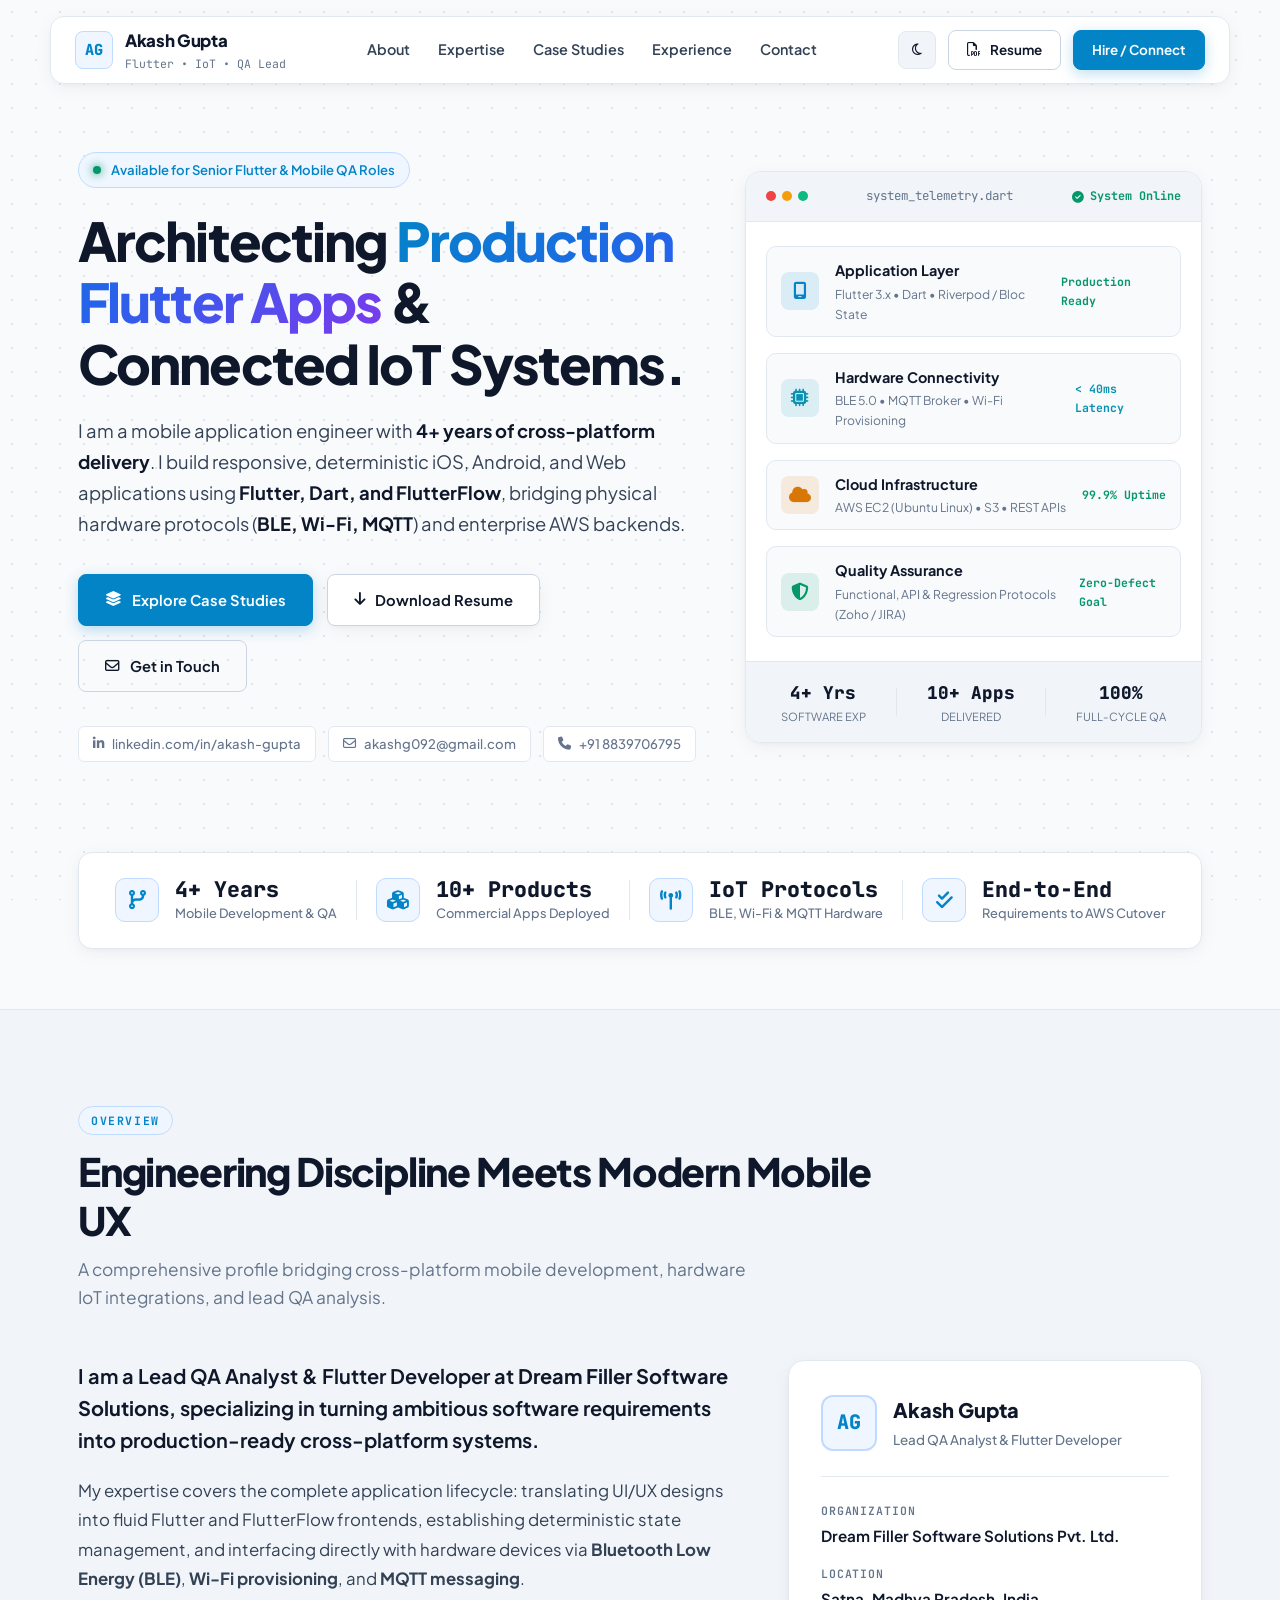
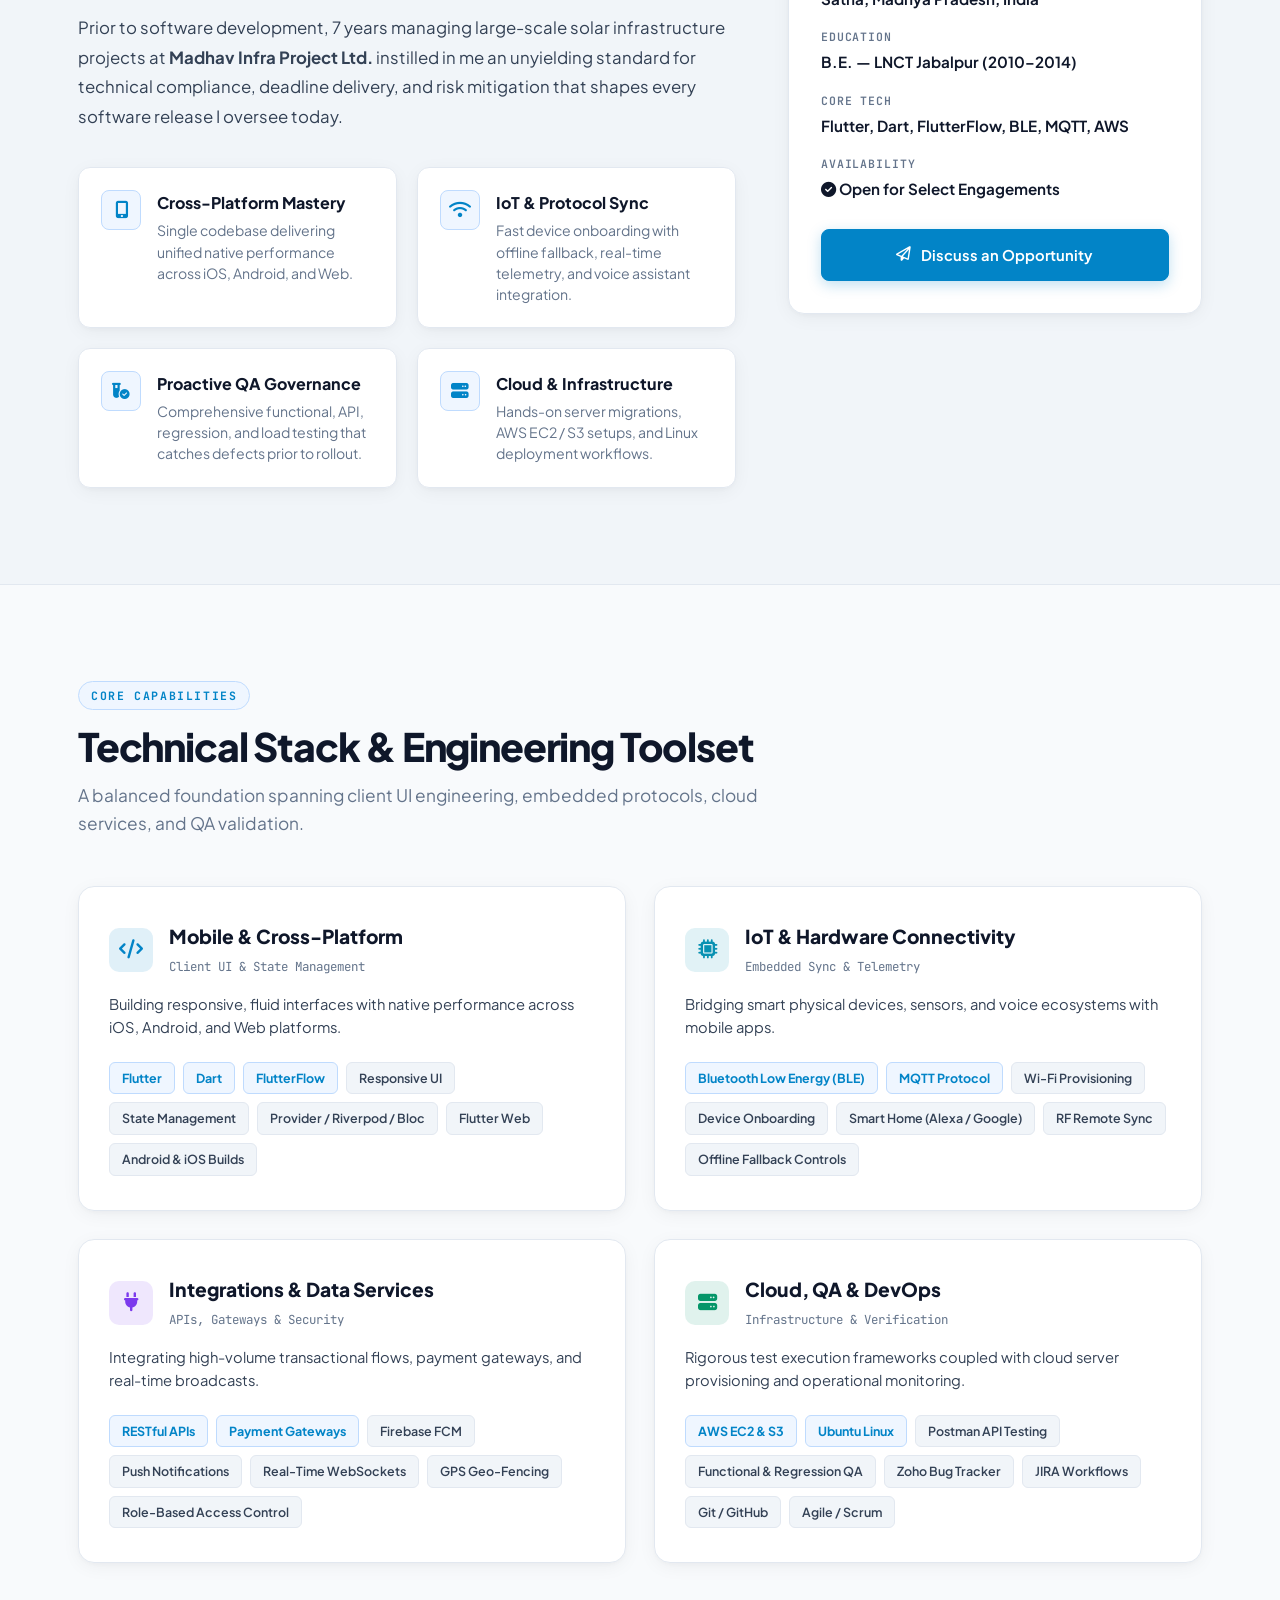
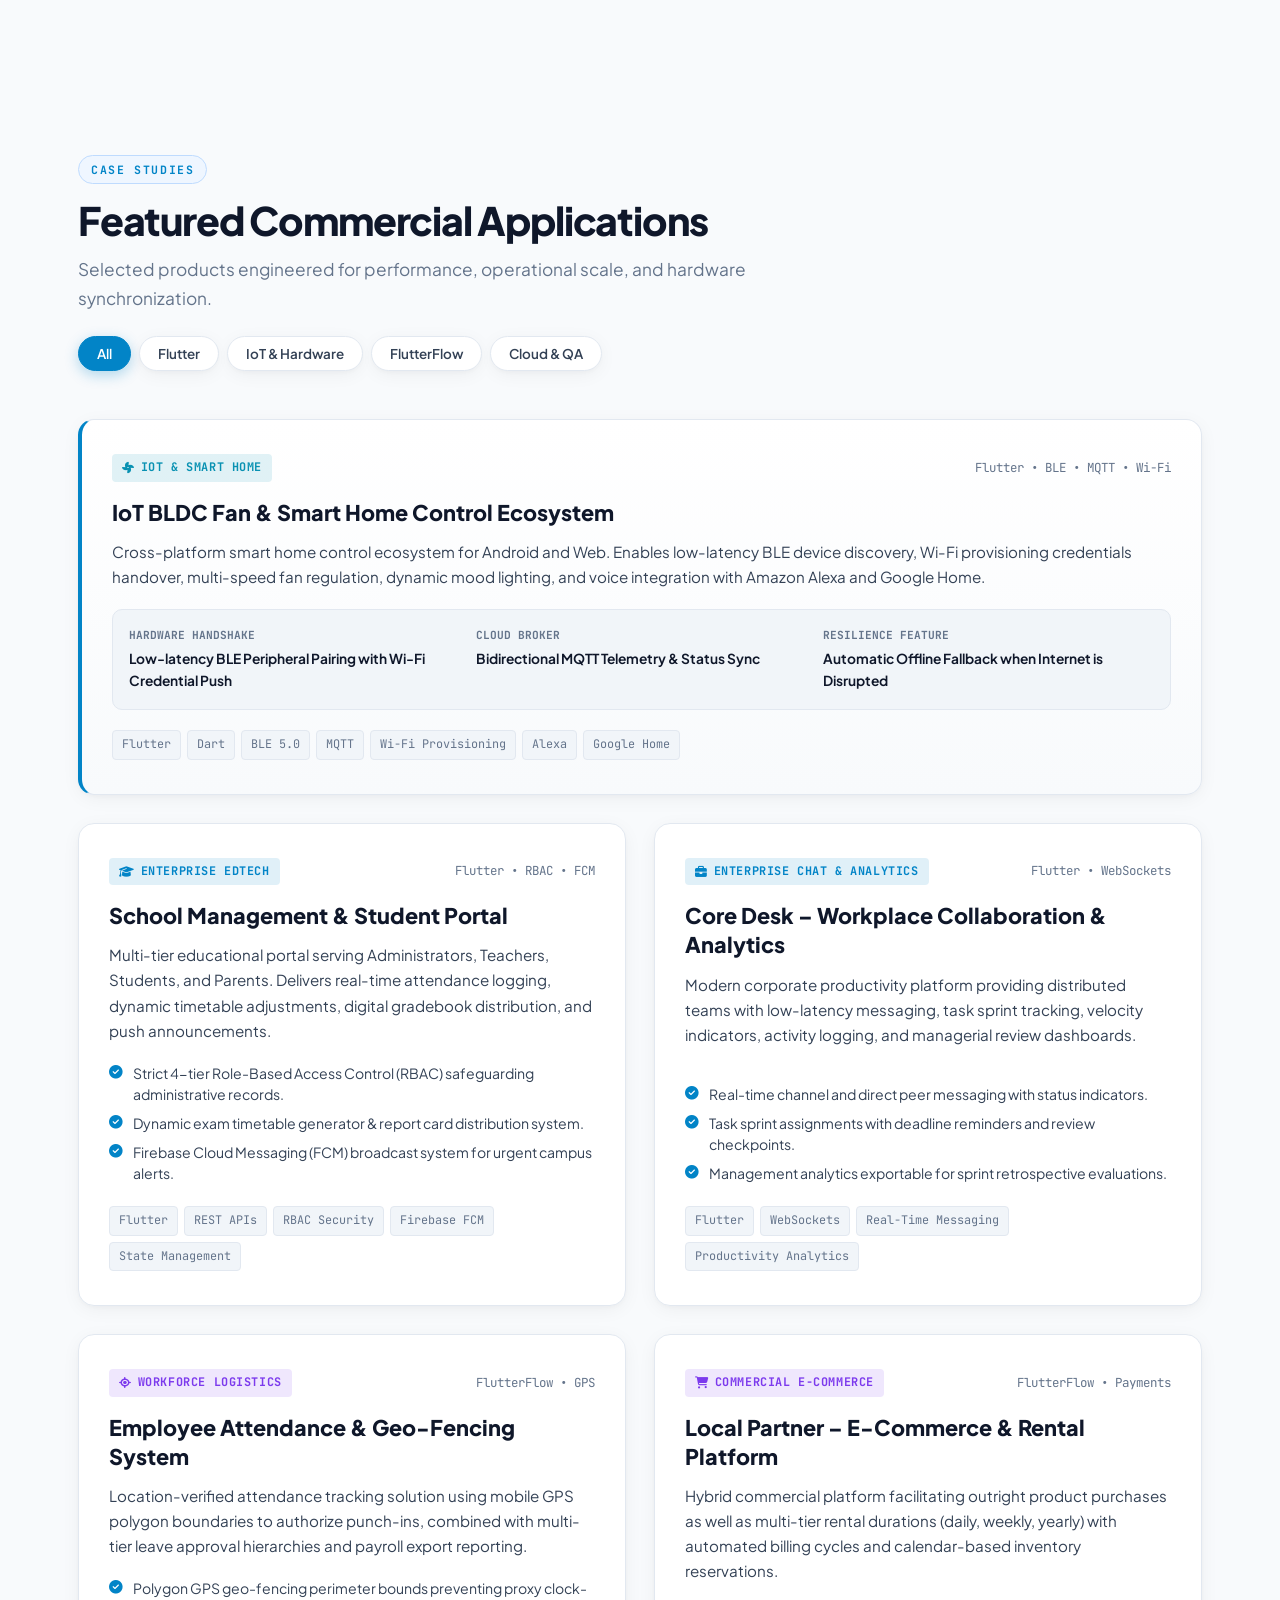
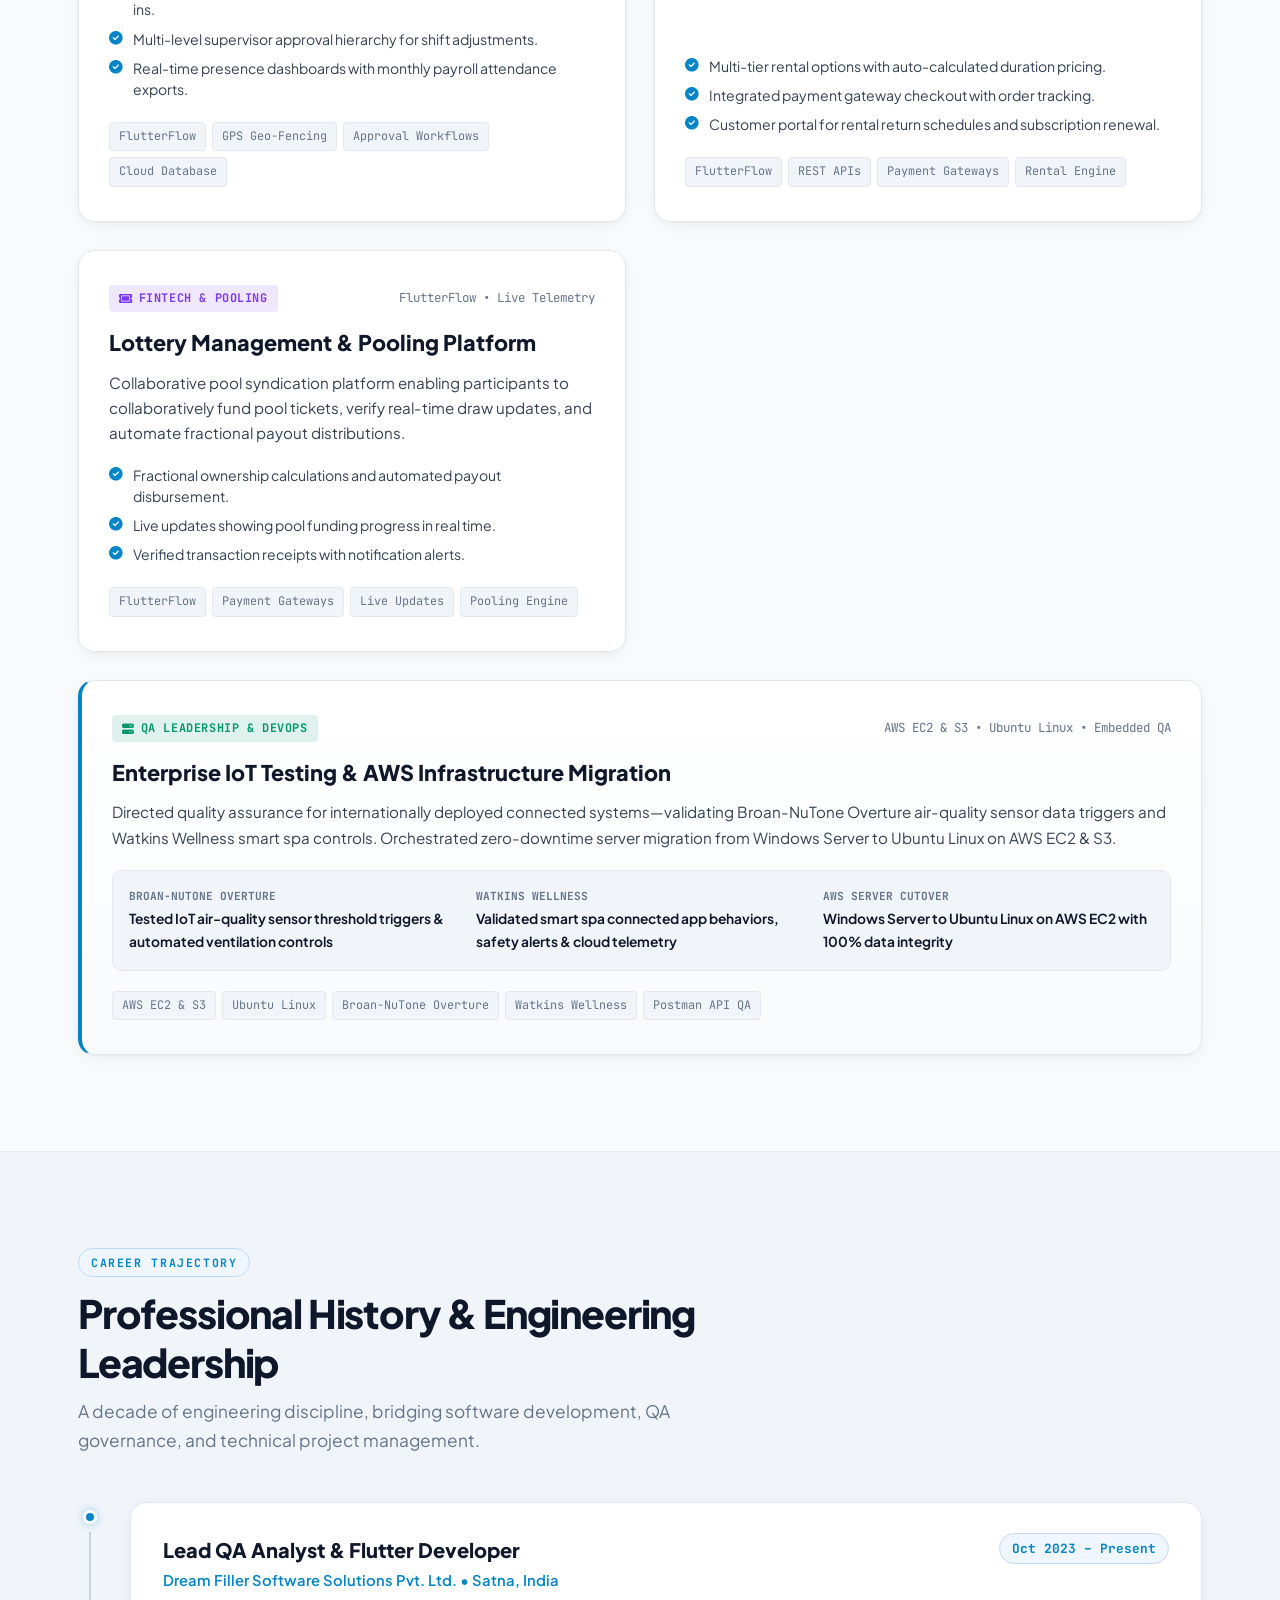
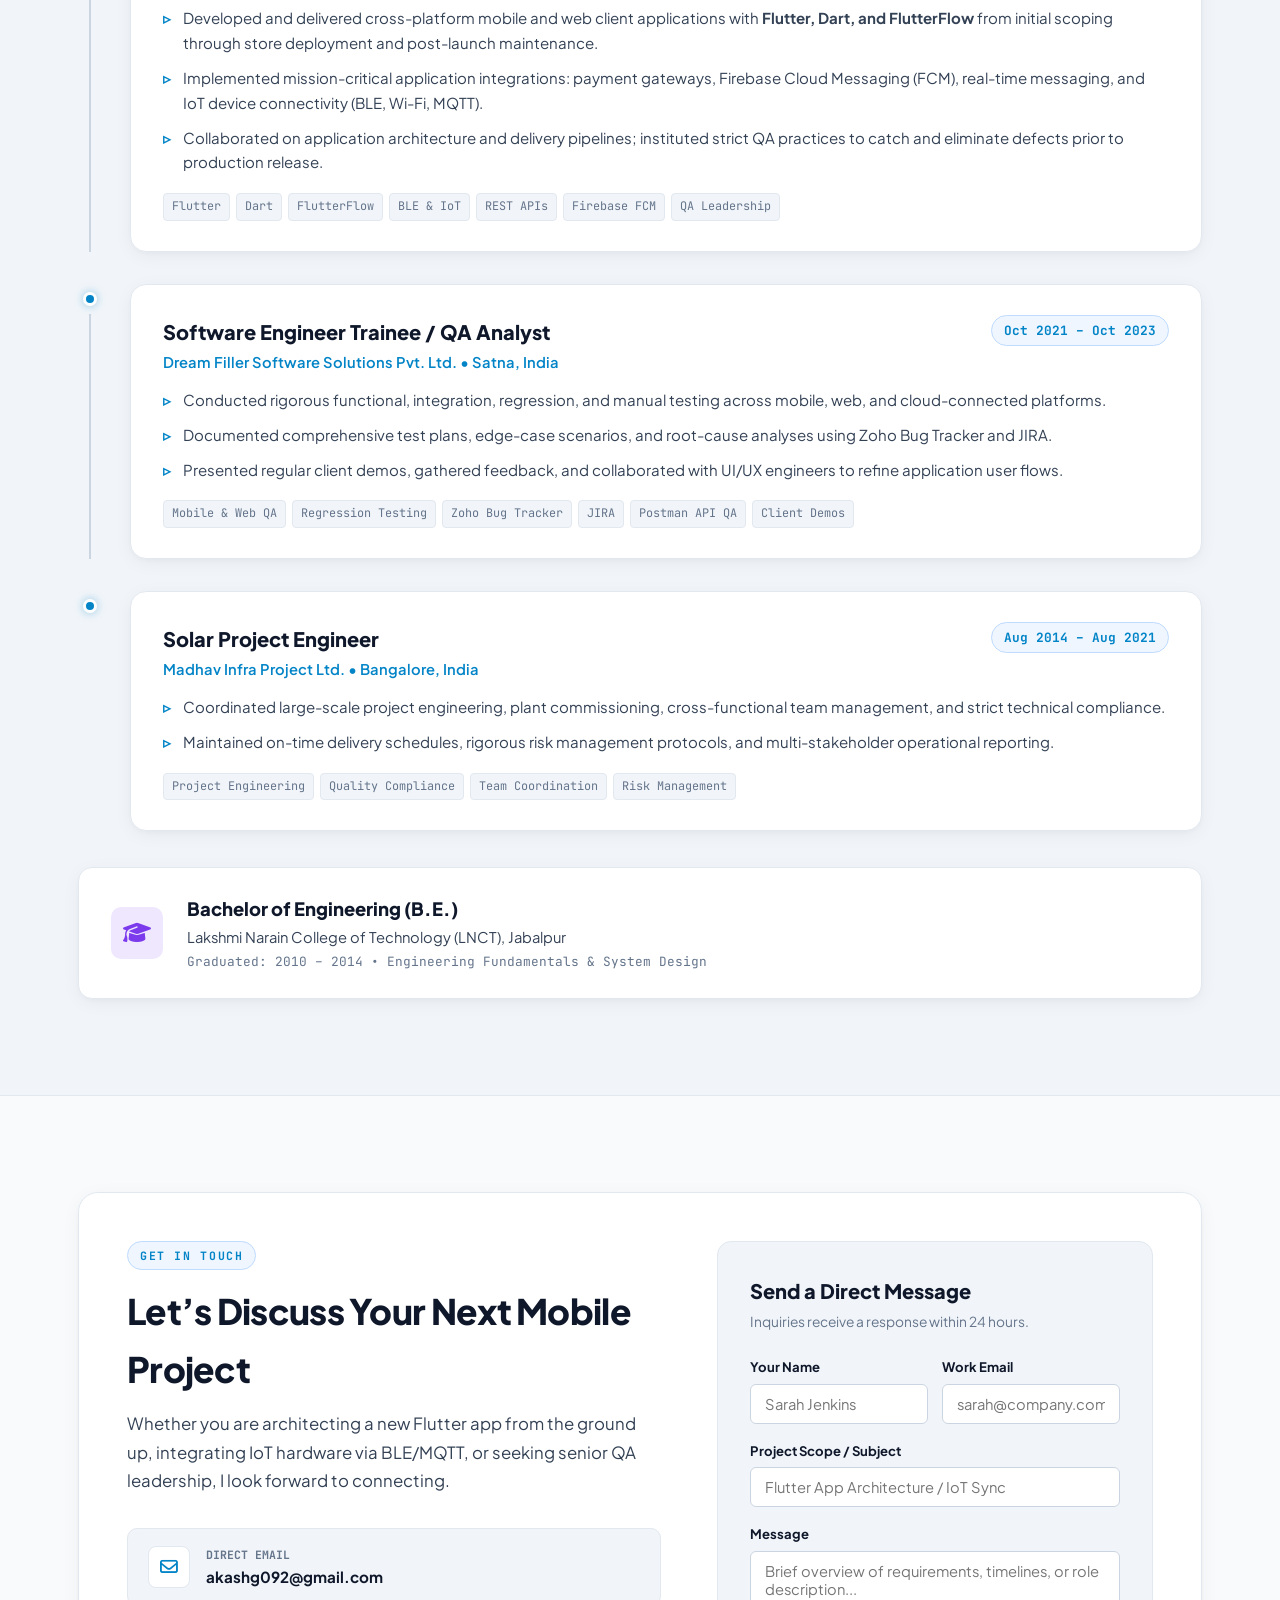
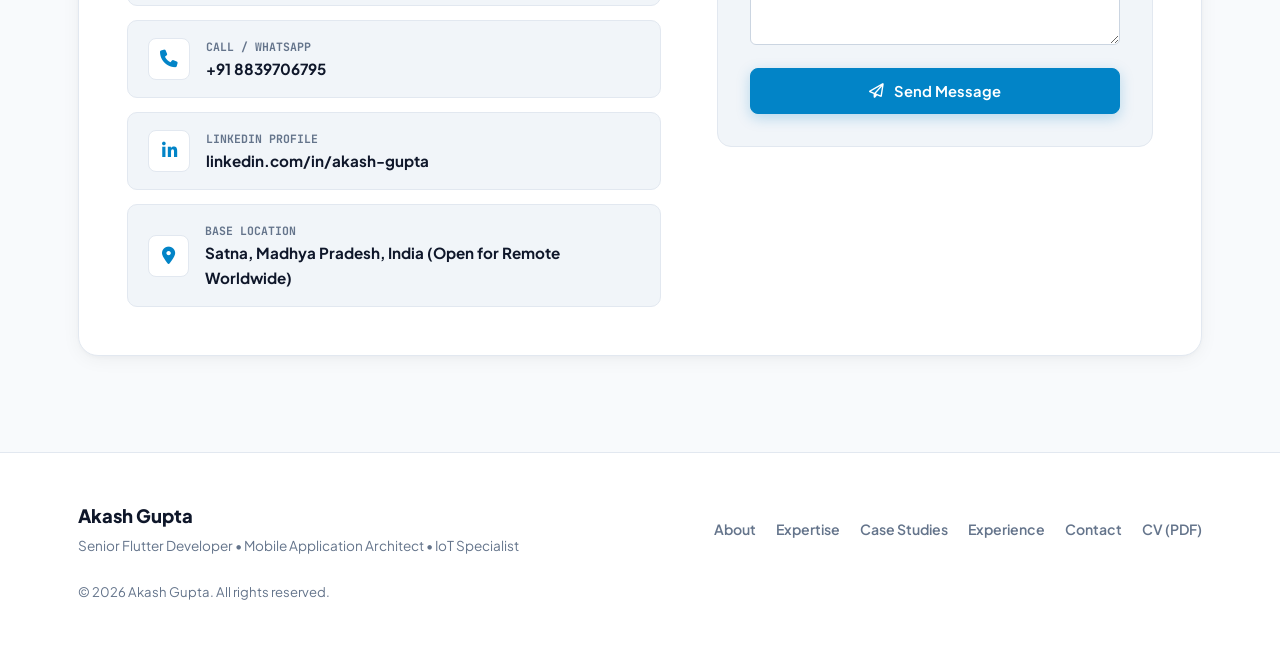
==== portfolio/index.html @ 6d66db12 "feat: initial commit for Akash Gupta Portfolio & Flutter Web App" ====
<!DOCTYPE html>
<html lang="en">
<head>
  <meta charset="UTF-8" />
  <meta name="viewport" content="width=device-width, initial-scale=1.0" />
  <title>Akash Gupta | Senior Flutter Engineer & IoT Architect</title>
  <meta name="description" content="Portfolio of Akash Gupta - Senior Flutter Developer, Mobile Architect, and IoT Specialist with 4+ years of cross-platform engineering experience." />

  <!-- Premium Typography -->
  <link rel="preconnect" href="https://fonts.googleapis.com" />
  <link rel="preconnect" href="https://fonts.gstatic.com" crossorigin />
  <link href="https://fonts.googleapis.com/css2?family=Plus+Jakarta+Sans:wght@300;400;500;600;700;800&family=JetBrains+Mono:wght@400;500;600;700&display=swap" rel="stylesheet" />

  <!-- Font Awesome Icons -->
  <link rel="stylesheet" href="https://cdnjs.cloudflare.com/ajax/libs/font-awesome/6.5.1/css/all.min.css" />

  <link rel="stylesheet" href="style.css" />
</head>
<body class="theme-light">
  <!-- Subtle Background Grid Pattern -->
  <div class="bg-grid-pattern"></div>

  <!-- Sleek Floating Header -->
  <header class="header-wrapper">
    <div class="header-container">
      <a href="#hero" class="brand-group">
        <div class="brand-avatar">AG</div>
        <div class="brand-text">
          <span class="brand-name">Akash Gupta</span>
          <span class="brand-role">Flutter &bull; IoT &bull; QA Lead</span>
        </div>
      </a>

      <nav class="nav-links">
        <a href="#about" class="nav-item">About</a>
        <a href="#expertise" class="nav-item">Expertise</a>
        <a href="#projects" class="nav-item">Case Studies</a>
        <a href="#career" class="nav-item">Experience</a>
        <a href="#contact" class="nav-item">Contact</a>
      </nav>

      <div class="header-actions">
        <!-- Palette Switcher -->
        <button class="theme-btn" id="themeBtn" title="Switch Theme">
          <i class="fa-regular fa-moon" id="themeIcon"></i>
        </button>

        <a href="Akash_Gupta_Resume.pdf" target="_blank" class="btn btn-outline btn-sm">
          <i class="fa-regular fa-file-pdf"></i> Resume
        </a>

        <a href="#contact" class="btn btn-primary btn-sm">
          Hire / Connect
        </a>
      </div>
    </div>
  </header>

  <main class="page-main">
    <!-- 1. HERO SECTION -->
    <section class="hero-section" id="hero">
      <div class="container hero-grid">
        <!-- Left: Pitch & Bio -->
        <div class="hero-text-col">
          <div class="eyebrow-pill">
            <span class="pulse-dot"></span>
            <span>Available for Senior Flutter & Mobile QA Roles</span>
          </div>

          <h1 class="hero-title">
            Architecting <span class="highlight-text">Production Flutter Apps</span> & Connected IoT Systems.
          </h1>

          <p class="hero-subtext">
            I am a mobile application engineer with <strong>4+ years of cross-platform delivery</strong>. 
            I build responsive, deterministic iOS, Android, and Web applications using <strong>Flutter, Dart, and FlutterFlow</strong>, 
            bridging physical hardware protocols (<strong>BLE, Wi-Fi, MQTT</strong>) and enterprise AWS backends.
          </p>

          <div class="hero-cta-group">
            <a href="#projects" class="btn btn-primary">
              <i class="fa-solid fa-layer-group"></i> Explore Case Studies
            </a>
            <a href="Akash_Gupta_Resume.pdf" target="_blank" class="btn btn-secondary">
              <i class="fa-solid fa-arrow-down"></i> Download Resume
            </a>
            <a href="#contact" class="btn btn-outline">
              <i class="fa-regular fa-envelope"></i> Get in Touch
            </a>
          </div>

          <div class="hero-social-strip">
            <a href="https://linkedin.com/in/akash-gupta" target="_blank" rel="noopener noreferrer" class="social-chip" title="LinkedIn">
              <i class="fa-brands fa-linkedin-in"></i>
              <span>linkedin.com/in/akash-gupta</span>
            </a>
            <a href="mailto:akashg092@gmail.com" class="social-chip" title="Email">
              <i class="fa-regular fa-envelope"></i>
              <span>akashg092@gmail.com</span>
            </a>
            <a href="tel:+918839706795" class="social-chip" title="Phone">
              <i class="fa-solid fa-phone"></i>
              <span>+91 8839706795</span>
            </a>
          </div>
        </div>

        <!-- Right: Professional Device & Telemetry Card -->
        <div class="hero-widget-col">
          <div class="telemetry-card">
            <div class="telemetry-header">
              <div class="card-dots">
                <span class="dot red"></span>
                <span class="dot yellow"></span>
                <span class="dot green"></span>
              </div>
              <span class="telemetry-title">system_telemetry.dart</span>
              <span class="status-chip live"><i class="fa-solid fa-circle-check"></i> System Online</span>
            </div>

            <div class="telemetry-body">
              <!-- Node 1: Architecture -->
              <div class="telemetry-node">
                <div class="node-icon flutter"><i class="fa-solid fa-mobile-screen"></i></div>
                <div class="node-content">
                  <div class="node-title">Application Layer</div>
                  <div class="node-meta">Flutter 3.x &bull; Dart &bull; Riverpod / Bloc State</div>
                </div>
                <div class="node-status text-emerald">Production Ready</div>
              </div>

              <!-- Node 2: IoT Protocol -->
              <div class="telemetry-node">
                <div class="node-icon iot"><i class="fa-solid fa-microchip"></i></div>
                <div class="node-content">
                  <div class="node-title">Hardware Connectivity</div>
                  <div class="node-meta">BLE 5.0 &bull; MQTT Broker &bull; Wi-Fi Provisioning</div>
                </div>
                <div class="node-status text-cyan">&lt; 40ms Latency</div>
              </div>

              <!-- Node 3: Cloud & Services -->
              <div class="telemetry-node">
                <div class="node-icon aws"><i class="fa-solid fa-cloud"></i></div>
                <div class="node-content">
                  <div class="node-title">Cloud Infrastructure</div>
                  <div class="node-meta">AWS EC2 (Ubuntu Linux) &bull; S3 &bull; REST APIs</div>
                </div>
                <div class="node-status text-emerald">99.9% Uptime</div>
              </div>

              <!-- Node 4: QA Gate -->
              <div class="telemetry-node">
                <div class="node-icon qa"><i class="fa-solid fa-shield-halved"></i></div>
                <div class="node-content">
                  <div class="node-title">Quality Assurance</div>
                  <div class="node-meta">Functional, API & Regression Protocols (Zoho / JIRA)</div>
                </div>
                <div class="node-status text-emerald">Zero-Defect Goal</div>
              </div>
            </div>

            <div class="telemetry-footer">
              <div class="stat-mini">
                <span class="stat-mini-val">4+ Yrs</span>
                <span class="stat-mini-lbl">Software Exp</span>
              </div>
              <div class="stat-mini-divider"></div>
              <div class="stat-mini">
                <span class="stat-mini-val">10+ Apps</span>
                <span class="stat-mini-lbl">Delivered</span>
              </div>
              <div class="stat-mini-divider"></div>
              <div class="stat-mini">
                <span class="stat-mini-val">100%</span>
                <span class="stat-mini-lbl">Full-Cycle QA</span>
              </div>
            </div>
          </div>
        </div>
      </div>
    </section>

    <!-- 2. METRICS STATS RIBBON -->
    <section class="stats-ribbon-section">
      <div class="container">
        <div class="stats-ribbon">
          <div class="stat-item">
            <div class="stat-icon-wrap"><i class="fa-solid fa-code-branch"></i></div>
            <div class="stat-data">
              <span class="stat-num">4+ Years</span>
              <span class="stat-desc">Mobile Development & QA</span>
            </div>
          </div>
          <div class="stat-divider"></div>

          <div class="stat-item">
            <div class="stat-icon-wrap"><i class="fa-solid fa-cubes"></i></div>
            <div class="stat-data">
              <span class="stat-num">10+ Products</span>
              <span class="stat-desc">Commercial Apps Deployed</span>
            </div>
          </div>
          <div class="stat-divider"></div>

          <div class="stat-item">
            <div class="stat-icon-wrap"><i class="fa-solid fa-tower-broadcast"></i></div>
            <div class="stat-data">
              <span class="stat-num">IoT Protocols</span>
              <span class="stat-desc">BLE, Wi-Fi & MQTT Hardware</span>
            </div>
          </div>
          <div class="stat-divider"></div>

          <div class="stat-item">
            <div class="stat-icon-wrap"><i class="fa-solid fa-check-double"></i></div>
            <div class="stat-data">
              <span class="stat-num">End-to-End</span>
              <span class="stat-desc">Requirements to AWS Cutover</span>
            </div>
          </div>
        </div>
      </div>
    </section>

    <!-- 3. ABOUT SECTION -->
    <section class="section about-section" id="about">
      <div class="container">
        <div class="section-tag-group">
          <span class="section-badge">OVERVIEW</span>
          <h2 class="section-heading">Engineering Discipline Meets Modern Mobile UX</h2>
          <p class="section-intro">
            A comprehensive profile bridging cross-platform mobile development, hardware IoT integrations, and lead QA analysis.
          </p>
        </div>

        <div class="about-grid">
          <!-- Text Narrative -->
          <div class="about-narrative">
            <p class="narrative-lead">
              I am a Lead QA Analyst & Flutter Developer at <strong>Dream Filler Software Solutions</strong>, specializing in turning ambitious software requirements into production-ready cross-platform systems.
            </p>
            <p>
              My expertise covers the complete application lifecycle: translating UI/UX designs into fluid Flutter and FlutterFlow frontends, establishing deterministic state management, and interfacing directly with hardware devices via <strong>Bluetooth Low Energy (BLE)</strong>, <strong>Wi-Fi provisioning</strong>, and <strong>MQTT messaging</strong>.
            </p>
            <p>
              Prior to software development, 7 years managing large-scale solar infrastructure projects at <strong>Madhav Infra Project Ltd.</strong> instilled in me an unyielding standard for technical compliance, deadline delivery, and risk mitigation that shapes every software release I oversee today.
            </p>

            <div class="strengths-grid">
              <div class="strength-card">
                <div class="strength-icon"><i class="fa-solid fa-mobile-screen-button"></i></div>
                <div>
                  <h4>Cross-Platform Mastery</h4>
                  <p>Single codebase delivering unified native performance across iOS, Android, and Web.</p>
                </div>
              </div>
              <div class="strength-card">
                <div class="strength-icon"><i class="fa-solid fa-wifi"></i></div>
                <div>
                  <h4>IoT & Protocol Sync</h4>
                  <p>Fast device onboarding with offline fallback, real-time telemetry, and voice assistant integration.</p>
                </div>
              </div>
              <div class="strength-card">
                <div class="strength-icon"><i class="fa-solid fa-vial-circle-check"></i></div>
                <div>
                  <h4>Proactive QA Governance</h4>
                  <p>Comprehensive functional, API, regression, and load testing that catches defects prior to rollout.</p>
                </div>
              </div>
              <div class="strength-card">
                <div class="strength-icon"><i class="fa-solid fa-server"></i></div>
                <div>
                  <h4>Cloud & Infrastructure</h4>
                  <p>Hands-on server migrations, AWS EC2 / S3 setups, and Linux deployment workflows.</p>
                </div>
              </div>
            </div>
          </div>

          <!-- Profile Snapshot Card -->
          <div class="about-profile-card">
            <div class="card-avatar-wrap">
              <div class="profile-big-avatar">AG</div>
              <div class="profile-title-block">
                <h3>Akash Gupta</h3>
                <span class="profile-subtitle">Lead QA Analyst & Flutter Developer</span>
              </div>
            </div>

            <div class="profile-meta-list">
              <div class="meta-row">
                <span class="meta-lbl">Organization</span>
                <span class="meta-val">Dream Filler Software Solutions Pvt. Ltd.</span>
              </div>
              <div class="meta-row">
                <span class="meta-lbl">Location</span>
                <span class="meta-val">Satna, Madhya Pradesh, India</span>
              </div>
              <div class="meta-row">
                <span class="meta-lbl">Education</span>
                <span class="meta-val">B.E. — LNCT Jabalpur (2010–2014)</span>
              </div>
              <div class="meta-row">
                <span class="meta-lbl">Core Tech</span>
                <span class="meta-val">Flutter, Dart, FlutterFlow, BLE, MQTT, AWS</span>
              </div>
              <div class="meta-row">
                <span class="meta-lbl">Availability</span>
                <span class="meta-val text-emerald"><i class="fa-solid fa-circle-check"></i> Open for Select Engagements</span>
              </div>
            </div>

            <div class="profile-action-btn">
              <a href="#contact" class="btn btn-primary btn-block">
                <i class="fa-regular fa-paper-plane"></i> Discuss an Opportunity
              </a>
            </div>
          </div>
        </div>
      </div>
    </section>

    <!-- 4. TECHNICAL EXPERTISE SECTION -->
    <section class="section expertise-section" id="expertise">
      <div class="container">
        <div class="section-tag-group">
          <span class="section-badge">CORE CAPABILITIES</span>
          <h2 class="section-heading">Technical Stack & Engineering Toolset</h2>
          <p class="section-intro">
            A balanced foundation spanning client UI engineering, embedded protocols, cloud services, and QA validation.
          </p>
        </div>

        <div class="expertise-grid">
          <!-- Card 1 -->
          <div class="skill-category-card">
            <div class="skill-cat-header">
              <div class="cat-icon flutter-icon"><i class="fa-solid fa-code"></i></div>
              <div>
                <h3>Mobile & Cross-Platform</h3>
                <span class="cat-sub">Client UI & State Management</span>
              </div>
            </div>
            <p class="cat-desc">Building responsive, fluid interfaces with native performance across iOS, Android, and Web platforms.</p>
            <div class="skill-chips">
              <span class="chip primary">Flutter</span>
              <span class="chip primary">Dart</span>
              <span class="chip primary">FlutterFlow</span>
              <span class="chip">Responsive UI</span>
              <span class="chip">State Management</span>
              <span class="chip">Provider / Riverpod / Bloc</span>
              <span class="chip">Flutter Web</span>
              <span class="chip">Android & iOS Builds</span>
            </div>
          </div>

          <!-- Card 2 -->
          <div class="skill-category-card">
            <div class="skill-cat-header">
              <div class="cat-icon iot-icon"><i class="fa-solid fa-microchip"></i></div>
              <div>
                <h3>IoT & Hardware Connectivity</h3>
                <span class="cat-sub">Embedded Sync & Telemetry</span>
              </div>
            </div>
            <p class="cat-desc">Bridging smart physical devices, sensors, and voice ecosystems with mobile apps.</p>
            <div class="skill-chips">
              <span class="chip primary">Bluetooth Low Energy (BLE)</span>
              <span class="chip primary">MQTT Protocol</span>
              <span class="chip">Wi-Fi Provisioning</span>
              <span class="chip">Device Onboarding</span>
              <span class="chip">Smart Home (Alexa / Google)</span>
              <span class="chip">RF Remote Sync</span>
              <span class="chip">Offline Fallback Controls</span>
            </div>
          </div>

          <!-- Card 3 -->
          <div class="skill-category-card">
            <div class="skill-cat-header">
              <div class="cat-icon api-icon"><i class="fa-solid fa-plug"></i></div>
              <div>
                <h3>Integrations & Data Services</h3>
                <span class="cat-sub">APIs, Gateways & Security</span>
              </div>
            </div>
            <p class="cat-desc">Integrating high-volume transactional flows, payment gateways, and real-time broadcasts.</p>
            <div class="skill-chips">
              <span class="chip primary">RESTful APIs</span>
              <span class="chip primary">Payment Gateways</span>
              <span class="chip">Firebase FCM</span>
              <span class="chip">Push Notifications</span>
              <span class="chip">Real-Time WebSockets</span>
              <span class="chip">GPS Geo-Fencing</span>
              <span class="chip">Role-Based Access Control</span>
            </div>
          </div>

          <!-- Card 4 -->
          <div class="skill-category-card">
            <div class="skill-cat-header">
              <div class="cat-icon qa-icon"><i class="fa-solid fa-server"></i></div>
              <div>
                <h3>Cloud, QA & DevOps</h3>
                <span class="cat-sub">Infrastructure & Verification</span>
              </div>
            </div>
            <p class="cat-desc">Rigorous test execution frameworks coupled with cloud server provisioning and operational monitoring.</p>
            <div class="skill-chips">
              <span class="chip primary">AWS EC2 & S3</span>
              <span class="chip primary">Ubuntu Linux</span>
              <span class="chip">Postman API Testing</span>
              <span class="chip">Functional & Regression QA</span>
              <span class="chip">Zoho Bug Tracker</span>
              <span class="chip">JIRA Workflows</span>
              <span class="chip">Git / GitHub</span>
              <span class="chip">Agile / Scrum</span>
            </div>
          </div>
        </div>
      </div>
    </section>

    <!-- 5. CASE STUDIES SECTION (Bento Grid Style) -->
    <section class="section projects-section" id="projects">
      <div class="container">
        <div class="section-tag-group">
          <div class="projects-header-flex">
            <div>
              <span class="section-badge">CASE STUDIES</span>
              <h2 class="section-heading">Featured Commercial Applications</h2>
              <p class="section-intro">Selected products engineered for performance, operational scale, and hardware synchronization.</p>
            </div>

            <!-- Category Filters -->
            <div class="filter-controls">
              <button class="filter-btn active" data-filter="all">All</button>
              <button class="filter-btn" data-filter="flutter">Flutter</button>
              <button class="filter-btn" data-filter="iot">IoT & Hardware</button>
              <button class="filter-btn" data-filter="flutterflow">FlutterFlow</button>
              <button class="filter-btn" data-filter="qa">Cloud & QA</button>
            </div>
          </div>
        </div>

        <div class="case-studies-grid" id="caseStudiesGrid">
          <!-- Project 1: IoT BLDC Fan (Flagship) -->
          <article class="case-card featured-card" data-category="flutter iot">
            <div class="case-badge-row">
              <span class="badge-cat iot"><i class="fa-solid fa-fan"></i> IoT & Smart Home</span>
              <span class="badge-tech">Flutter &bull; BLE &bull; MQTT &bull; Wi-Fi</span>
            </div>

            <h3 class="case-card-title">IoT BLDC Fan & Smart Home Control Ecosystem</h3>
            <p class="case-card-summary">
              Cross-platform smart home control ecosystem for Android and Web. Enables low-latency BLE device discovery, Wi-Fi provisioning credentials handover, multi-speed fan regulation, dynamic mood lighting, and voice integration with Amazon Alexa and Google Home.
            </p>

            <div class="case-architecture-box">
              <div class="arch-col">
                <span class="arch-lbl">Hardware Handshake</span>
                <span class="arch-val">Low-latency BLE Peripheral Pairing with Wi-Fi Credential Push</span>
              </div>
              <div class="arch-col">
                <span class="arch-lbl">Cloud Broker</span>
                <span class="arch-val">Bidirectional MQTT Telemetry & Status Sync</span>
              </div>
              <div class="arch-col">
                <span class="arch-lbl">Resilience Feature</span>
                <span class="arch-val">Automatic Offline Fallback when Internet is Disrupted</span>
              </div>
            </div>

            <div class="case-card-tags">
              <span>Flutter</span>
              <span>Dart</span>
              <span>BLE 5.0</span>
              <span>MQTT</span>
              <span>Wi-Fi Provisioning</span>
              <span>Alexa</span>
              <span>Google Home</span>
            </div>
          </article>

          <!-- Project 2: School Management Platform -->
          <article class="case-card" data-category="flutter">
            <div class="case-badge-row">
              <span class="badge-cat flutter"><i class="fa-solid fa-graduation-cap"></i> Enterprise EdTech</span>
              <span class="badge-tech">Flutter &bull; RBAC &bull; FCM</span>
            </div>

            <h3 class="case-card-title">School Management & Student Portal</h3>
            <p class="case-card-summary">
              Multi-tier educational portal serving Administrators, Teachers, Students, and Parents. Delivers real-time attendance logging, dynamic timetable adjustments, digital gradebook distribution, and push announcements.
            </p>

            <div class="case-highlights-list">
              <div class="hl-item"><i class="fa-solid fa-circle-check"></i> Strict 4-tier Role-Based Access Control (RBAC) safeguarding administrative records.</div>
              <div class="hl-item"><i class="fa-solid fa-circle-check"></i> Dynamic exam timetable generator & report card distribution system.</div>
              <div class="hl-item"><i class="fa-solid fa-circle-check"></i> Firebase Cloud Messaging (FCM) broadcast system for urgent campus alerts.</div>
            </div>

            <div class="case-card-tags">
              <span>Flutter</span>
              <span>REST APIs</span>
              <span>RBAC Security</span>
              <span>Firebase FCM</span>
              <span>State Management</span>
            </div>
          </article>

          <!-- Project 3: Core Desk Collaboration -->
          <article class="case-card" data-category="flutter">
            <div class="case-badge-row">
              <span class="badge-cat flutter"><i class="fa-solid fa-briefcase"></i> Enterprise Chat & Analytics</span>
              <span class="badge-tech">Flutter &bull; WebSockets</span>
            </div>

            <h3 class="case-card-title">Core Desk – Workplace Collaboration & Analytics</h3>
            <p class="case-card-summary">
              Modern corporate productivity platform providing distributed teams with low-latency messaging, task sprint tracking, velocity indicators, activity logging, and managerial review dashboards.
            </p>

            <div class="case-highlights-list">
              <div class="hl-item"><i class="fa-solid fa-circle-check"></i> Real-time channel and direct peer messaging with status indicators.</div>
              <div class="hl-item"><i class="fa-solid fa-circle-check"></i> Task sprint assignments with deadline reminders and review checkpoints.</div>
              <div class="hl-item"><i class="fa-solid fa-circle-check"></i> Management analytics exportable for sprint retrospective evaluations.</div>
            </div>

            <div class="case-card-tags">
              <span>Flutter</span>
              <span>WebSockets</span>
              <span>Real-Time Messaging</span>
              <span>Productivity Analytics</span>
            </div>
          </article>

          <!-- Project 4: Employee Attendance Geo-Fencing -->
          <article class="case-card" data-category="flutterflow">
            <div class="case-badge-row">
              <span class="badge-cat flutterflow"><i class="fa-solid fa-location-crosshairs"></i> Workforce Logistics</span>
              <span class="badge-tech">FlutterFlow &bull; GPS</span>
            </div>

            <h3 class="case-card-title">Employee Attendance & Geo-Fencing System</h3>
            <p class="case-card-summary">
              Location-verified attendance tracking solution using mobile GPS polygon boundaries to authorize punch-ins, combined with multi-tier leave approval hierarchies and payroll export reporting.
            </p>

            <div class="case-highlights-list">
              <div class="hl-item"><i class="fa-solid fa-circle-check"></i> Polygon GPS geo-fencing perimeter bounds preventing proxy clock-ins.</div>
              <div class="hl-item"><i class="fa-solid fa-circle-check"></i> Multi-level supervisor approval hierarchy for shift adjustments.</div>
              <div class="hl-item"><i class="fa-solid fa-circle-check"></i> Real-time presence dashboards with monthly payroll attendance exports.</div>
            </div>

            <div class="case-card-tags">
              <span>FlutterFlow</span>
              <span>GPS Geo-Fencing</span>
              <span>Approval Workflows</span>
              <span>Cloud Database</span>
            </div>
          </article>

          <!-- Project 5: Local Partner E-Commerce & Rental -->
          <article class="case-card" data-category="flutterflow">
            <div class="case-badge-row">
              <span class="badge-cat flutterflow"><i class="fa-solid fa-cart-shopping"></i> Commercial E-Commerce</span>
              <span class="badge-tech">FlutterFlow &bull; Payments</span>
            </div>

            <h3 class="case-card-title">Local Partner – E-Commerce & Rental Platform</h3>
            <p class="case-card-summary">
              Hybrid commercial platform facilitating outright product purchases as well as multi-tier rental durations (daily, weekly, yearly) with automated billing cycles and calendar-based inventory reservations.
            </p>

            <div class="case-highlights-list">
              <div class="hl-item"><i class="fa-solid fa-circle-check"></i> Multi-tier rental options with auto-calculated duration pricing.</div>
              <div class="hl-item"><i class="fa-solid fa-circle-check"></i> Integrated payment gateway checkout with order tracking.</div>
              <div class="hl-item"><i class="fa-solid fa-circle-check"></i> Customer portal for rental return schedules and subscription renewal.</div>
            </div>

            <div class="case-card-tags">
              <span>FlutterFlow</span>
              <span>REST APIs</span>
              <span>Payment Gateways</span>
              <span>Rental Engine</span>
            </div>
          </article>

          <!-- Project 6: Lottery Management & Pooling -->
          <article class="case-card" data-category="flutterflow">
            <div class="case-badge-row">
              <span class="badge-cat flutterflow"><i class="fa-solid fa-ticket"></i> FinTech & Pooling</span>
              <span class="badge-tech">FlutterFlow &bull; Live Telemetry</span>
            </div>

            <h3 class="case-card-title">Lottery Management & Pooling Platform</h3>
            <p class="case-card-summary">
              Collaborative pool syndication platform enabling participants to collaboratively fund pool tickets, verify real-time draw updates, and automate fractional payout distributions.
            </p>

            <div class="case-highlights-list">
              <div class="hl-item"><i class="fa-solid fa-circle-check"></i> Fractional ownership calculations and automated payout disbursement.</div>
              <div class="hl-item"><i class="fa-solid fa-circle-check"></i> Live updates showing pool funding progress in real time.</div>
              <div class="hl-item"><i class="fa-solid fa-circle-check"></i> Verified transaction receipts with notification alerts.</div>
            </div>

            <div class="case-card-tags">
              <span>FlutterFlow</span>
              <span>Payment Gateways</span>
              <span>Live Updates</span>
              <span>Pooling Engine</span>
            </div>
          </article>

          <!-- Project 7: IoT QA & AWS Infrastructure Migration -->
          <article class="case-card featured-card" data-category="qa iot">
            <div class="case-badge-row">
              <span class="badge-cat qa"><i class="fa-solid fa-server"></i> QA Leadership & DevOps</span>
              <span class="badge-tech">AWS EC2 & S3 &bull; Ubuntu Linux &bull; Embedded QA</span>
            </div>

            <h3 class="case-card-title">Enterprise IoT Testing & AWS Infrastructure Migration</h3>
            <p class="case-card-summary">
              Directed quality assurance for internationally deployed connected systems—validating Broan-NuTone Overture air-quality sensor data triggers and Watkins Wellness smart spa controls. Orchestrated zero-downtime server migration from Windows Server to Ubuntu Linux on AWS EC2 & S3.
            </p>

            <div class="case-architecture-box">
              <div class="arch-col">
                <span class="arch-lbl">Broan-NuTone Overture</span>
                <span class="arch-val">Tested IoT air-quality sensor threshold triggers & automated ventilation controls</span>
              </div>
              <div class="arch-col">
                <span class="arch-lbl">Watkins Wellness</span>
                <span class="arch-val">Validated smart spa connected app behaviors, safety alerts & cloud telemetry</span>
              </div>
              <div class="arch-col">
                <span class="arch-lbl">AWS Server Cutover</span>
                <span class="arch-val">Windows Server to Ubuntu Linux on AWS EC2 with 100% data integrity</span>
              </div>
            </div>

            <div class="case-card-tags">
              <span>AWS EC2 & S3</span>
              <span>Ubuntu Linux</span>
              <span>Broan-NuTone Overture</span>
              <span>Watkins Wellness</span>
              <span>Postman API QA</span>
            </div>
          </article>
        </div>
      </div>
    </section>

    <!-- 6. CAREER EXPERIENCE SECTION -->
    <section class="section career-section" id="career">
      <div class="container">
        <div class="section-tag-group">
          <span class="section-badge">CAREER TRAJECTORY</span>
          <h2 class="section-heading">Professional History & Engineering Leadership</h2>
          <p class="section-intro">A decade of engineering discipline, bridging software development, QA governance, and technical project management.</p>
        </div>

        <div class="timeline-stream">
          <!-- Role 1 -->
          <div class="timeline-card">
            <div class="timeline-indicator">
              <div class="indicator-dot"></div>
              <div class="indicator-line"></div>
            </div>
            <div class="timeline-card-content">
              <div class="timeline-top-bar">
                <div>
                  <h3 class="role-title">Lead QA Analyst & Flutter Developer</h3>
                  <div class="company-name">Dream Filler Software Solutions Pvt. Ltd. &bull; Satna, India</div>
                </div>
                <div class="time-badge">Oct 2023 – Present</div>
              </div>
              <ul class="timeline-duties">
                <li>Developed and delivered cross-platform mobile and web client applications with <strong>Flutter, Dart, and FlutterFlow</strong> from initial scoping through store deployment and post-launch maintenance.</li>
                <li>Implemented mission-critical application integrations: payment gateways, Firebase Cloud Messaging (FCM), real-time messaging, and IoT device connectivity (BLE, Wi-Fi, MQTT).</li>
                <li>Collaborated on application architecture and delivery pipelines; instituted strict QA practices to catch and eliminate defects prior to production release.</li>
              </ul>
              <div class="timeline-tech-tags">
                <span>Flutter</span>
                <span>Dart</span>
                <span>FlutterFlow</span>
                <span>BLE & IoT</span>
                <span>REST APIs</span>
                <span>Firebase FCM</span>
                <span>QA Leadership</span>
              </div>
            </div>
          </div>

          <!-- Role 2 -->
          <div class="timeline-card">
            <div class="timeline-indicator">
              <div class="indicator-dot"></div>
              <div class="indicator-line"></div>
            </div>
            <div class="timeline-card-content">
              <div class="timeline-top-bar">
                <div>
                  <h3 class="role-title">Software Engineer Trainee / QA Analyst</h3>
                  <div class="company-name">Dream Filler Software Solutions Pvt. Ltd. &bull; Satna, India</div>
                </div>
                <div class="time-badge">Oct 2021 – Oct 2023</div>
              </div>
              <ul class="timeline-duties">
                <li>Conducted rigorous functional, integration, regression, and manual testing across mobile, web, and cloud-connected platforms.</li>
                <li>Documented comprehensive test plans, edge-case scenarios, and root-cause analyses using Zoho Bug Tracker and JIRA.</li>
                <li>Presented regular client demos, gathered feedback, and collaborated with UI/UX engineers to refine application user flows.</li>
              </ul>
              <div class="timeline-tech-tags">
                <span>Mobile & Web QA</span>
                <span>Regression Testing</span>
                <span>Zoho Bug Tracker</span>
                <span>JIRA</span>
                <span>Postman API QA</span>
                <span>Client Demos</span>
              </div>
            </div>
          </div>

          <!-- Role 3 -->
          <div class="timeline-card">
            <div class="timeline-indicator">
              <div class="indicator-dot"></div>
            </div>
            <div class="timeline-card-content">
              <div class="timeline-top-bar">
                <div>
                  <h3 class="role-title">Solar Project Engineer</h3>
                  <div class="company-name">Madhav Infra Project Ltd. &bull; Bangalore, India</div>
                </div>
                <div class="time-badge">Aug 2014 – Aug 2021</div>
              </div>
              <ul class="timeline-duties">
                <li>Coordinated large-scale project engineering, plant commissioning, cross-functional team management, and strict technical compliance.</li>
                <li>Maintained on-time delivery schedules, rigorous risk management protocols, and multi-stakeholder operational reporting.</li>
              </ul>
              <div class="timeline-tech-tags">
                <span>Project Engineering</span>
                <span>Quality Compliance</span>
                <span>Team Coordination</span>
                <span>Risk Management</span>
              </div>
            </div>
          </div>
        </div>

        <!-- Academic Accreditation Card -->
        <div class="academic-strip">
          <div class="academic-icon-box"><i class="fa-solid fa-graduation-cap"></i></div>
          <div class="academic-info">
            <span class="academic-degree">Bachelor of Engineering (B.E.)</span>
            <span class="academic-school">Lakshmi Narain College of Technology (LNCT), Jabalpur</span>
            <span class="academic-year">Graduated: 2010 – 2014 &bull; Engineering Fundamentals & System Design</span>
          </div>
        </div>
      </div>
    </section>

    <!-- 7. CONTACT & INQUIRY SECTION -->
    <section class="section contact-section" id="contact">
      <div class="container">
        <div class="contact-card-box">
          <div class="contact-left-col">
            <span class="section-badge">GET IN TOUCH</span>
            <h2 class="contact-title">Let’s Discuss Your Next Mobile Project</h2>
            <p class="contact-desc">
              Whether you are architecting a new Flutter app from the ground up, integrating IoT hardware via BLE/MQTT, or seeking senior QA leadership, I look forward to connecting.
            </p>

            <div class="contact-links-list">
              <a href="mailto:akashg092@gmail.com" class="direct-link-card">
                <div class="link-icon"><i class="fa-regular fa-envelope"></i></div>
                <div>
                  <span class="link-label">Direct Email</span>
                  <span class="link-value">akashg092@gmail.com</span>
                </div>
              </a>

              <a href="tel:+918839706795" class="direct-link-card">
                <div class="link-icon"><i class="fa-solid fa-phone"></i></div>
                <div>
                  <span class="link-label">Call / WhatsApp</span>
                  <span class="link-value">+91 8839706795</span>
                </div>
              </a>

              <a href="https://linkedin.com/in/akash-gupta" target="_blank" rel="noopener noreferrer" class="direct-link-card">
                <div class="link-icon"><i class="fa-brands fa-linkedin-in"></i></div>
                <div>
                  <span class="link-label">LinkedIn Profile</span>
                  <span class="link-value">linkedin.com/in/akash-gupta</span>
                </div>
              </a>

              <div class="direct-link-card static">
                <div class="link-icon"><i class="fa-solid fa-location-dot"></i></div>
                <div>
                  <span class="link-label">Base Location</span>
                  <span class="link-value">Satna, Madhya Pradesh, India (Open for Remote Worldwide)</span>
                </div>
              </div>
            </div>
          </div>

          <!-- Contact Form -->
          <div class="contact-right-col">
            <div class="form-container">
              <h3 class="form-heading">Send a Direct Message</h3>
              <p class="form-subheading">Inquiries receive a response within 24 hours.</p>

              <form id="contactForm" onsubmit="handleFormSubmit(event)">
                <div class="form-row">
                  <div class="form-group">
                    <label for="name">Your Name</label>
                    <input type="text" id="name" placeholder="Sarah Jenkins" required />
                  </div>
                  <div class="form-group">
                    <label for="email">Work Email</label>
                    <input type="email" id="email" placeholder="sarah@company.com" required />
                  </div>
                </div>

                <div class="form-group">
                  <label for="subject">Project Scope / Subject</label>
                  <input type="text" id="subject" placeholder="Flutter App Architecture / IoT Sync" required />
                </div>

                <div class="form-group">
                  <label for="message">Message</label>
                  <textarea id="message" rows="4" placeholder="Brief overview of requirements, timelines, or role description..." required></textarea>
                </div>

                <button type="submit" class="btn btn-primary btn-block">
                  <i class="fa-regular fa-paper-plane"></i> Send Message
                </button>
              </form>
            </div>
          </div>
        </div>
      </div>
    </section>
  </main>

  <!-- 8. FOOTER -->
  <footer class="site-footer">
    <div class="container footer-row">
      <div class="footer-left">
        <span class="footer-brand">Akash Gupta</span>
        <p class="footer-tagline">Senior Flutter Developer &bull; Mobile Application Architect &bull; IoT Specialist</p>
      </div>

      <div class="footer-nav">
        <a href="#about">About</a>
        <a href="#expertise">Expertise</a>
        <a href="#projects">Case Studies</a>
        <a href="#career">Experience</a>
        <a href="#contact">Contact</a>
        <a href="Akash_Gupta_Resume.pdf" target="_blank">CV (PDF)</a>
      </div>

      <div class="footer-copy">
        &copy; 2026 Akash Gupta. All rights reserved.
      </div>
    </div>
  </footer>

  <!-- Toast Notification -->
  <div id="toast" class="toast"></div>

  <script src="script.js"></script>
</body>
</html>
---- portfolio/style.css ----
/* ==========================================================================
   Akash Gupta - Senior Engineering Portfolio
   High-End Executive & Modern Bento-Grid Design System
   ========================================================================== */

/* --------------------------------------------------------------------------
   Light Theme (Default: Crisp Alabaster, Obsidian Navy & Flutter Azure)
   -------------------------------------------------------------------------- */
:root, body.theme-light {
  --bg-page: #f8fafc;
  --bg-surface: #ffffff;
  --bg-elevated: #f1f5f9;
  --bg-card-subtle: #f8fafc;
  --bg-tag: #eff6ff;
  --bg-tag-border: #bfdbfe;

  --border-light: #e2e8f0;
  --border-medium: #cbd5e1;
  --border-active: #0284c7;

  --text-head: #0f172a;        /* Deep obsidian navy */
  --text-body: #334155;        /* Crisp readable slate */
  --text-muted: #64748b;       /* Muted label */
  --text-white: #ffffff;

  --accent-flutter: #0284c7;   /* Flutter Azure */
  --accent-flutter-hover: #0369a1;
  --accent-emerald: #059669;
  --accent-cyan: #0891b2;
  --accent-purple: #7c3aed;
  --accent-amber: #d97706;

  --card-shadow: 0 4px 20px -2px rgba(15, 23, 42, 0.06), 0 2px 6px -1px rgba(15, 23, 42, 0.04);
  --card-shadow-hover: 0 20px 40px -4px rgba(15, 23, 42, 0.12), 0 6px 16px -2px rgba(15, 23, 42, 0.06);

  --grid-dot-color: rgba(148, 163, 184, 0.25);
  --transition: all 0.24s cubic-bezier(0.16, 1, 0.3, 1);
}

/* --------------------------------------------------------------------------
   Dark Theme (Linear / Vercel Midnight Obsidian & Brushed Accents)
   -------------------------------------------------------------------------- */
body.theme-dark {
  --bg-page: #0b0f17;
  --bg-surface: #111622;
  --bg-elevated: #1a2233;
  --bg-card-subtle: #141b2b;
  --bg-tag: rgba(56, 189, 248, 0.1);
  --bg-tag-border: rgba(56, 189, 248, 0.25);

  --border-light: rgba(255, 255, 255, 0.08);
  --border-medium: rgba(255, 255, 255, 0.15);
  --border-active: #38bdf8;

  --text-head: #f8fafc;
  --text-body: #cbd5e1;
  --text-muted: #94a3b8;
  --text-white: #ffffff;

  --accent-flutter: #38bdf8;
  --accent-flutter-hover: #7dd3fc;
  --accent-emerald: #34d399;
  --accent-cyan: #22d3ee;
  --accent-purple: #a855f7;
  --accent-amber: #fbbf24;

  --card-shadow: 0 4px 24px rgba(0, 0, 0, 0.4);
  --card-shadow-hover: 0 20px 48px rgba(0, 0, 0, 0.65);

  --grid-dot-color: rgba(255, 255, 255, 0.05);
}

/* --------------------------------------------------------------------------
   CSS Reset & Base
   -------------------------------------------------------------------------- */
*, *::before, *::after {
  margin: 0;
  padding: 0;
  box-sizing: border-box;
}

html {
  scroll-behavior: smooth;
  font-size: 16px;
  -webkit-font-smoothing: antialiased;
}

body {
  font-family: 'Plus Jakarta Sans', -apple-system, BlinkMacSystemFont, 'Segoe UI', Roboto, sans-serif;
  background-color: var(--bg-page);
  color: var(--text-body);
  line-height: 1.65;
  transition: background-color 0.3s ease, color 0.3s ease;
  position: relative;
  overflow-x: hidden;
}

/* Background Subtle Dot Grid */
.bg-grid-pattern {
  position: fixed;
  top: 0;
  left: 0;
  width: 100vw;
  height: 100vh;
  pointer-events: none;
  background-image: radial-gradient(var(--grid-dot-color) 1px, transparent 1px);
  background-size: 24px 24px;
  z-index: 0;
}

.container {
  width: 100%;
  max-width: 1180px;
  margin: 0 auto;
  padding: 0 28px;
  position: relative;
  z-index: 1;
}

.section {
  padding: 96px 0;
}

/* --------------------------------------------------------------------------
   Typography Helpers
   -------------------------------------------------------------------------- */
.highlight-text {
  background: linear-gradient(135deg, #0284c7 0%, #2563eb 50%, #7c3aed 100%);
  -webkit-background-clip: text;
  -webkit-text-fill-color: transparent;
}
body.theme-dark .highlight-text {
  background: linear-gradient(135deg, #38bdf8 0%, #60a5fa 50%, #a855f7 100%);
  -webkit-background-clip: text;
  -webkit-text-fill-color: transparent;
}

.section-tag-group {
  margin-bottom: 48px;
}

.section-badge {
  display: inline-block;
  font-family: 'JetBrains Mono', monospace;
  font-size: 0.72rem;
  font-weight: 700;
  letter-spacing: 0.14em;
  text-transform: uppercase;
  color: var(--accent-flutter);
  background: var(--bg-tag);
  border: 1px solid var(--bg-tag-border);
  padding: 4px 12px;
  border-radius: 999px;
  margin-bottom: 12px;
}

.section-heading {
  font-size: 2.45rem;
  font-weight: 800;
  letter-spacing: -0.03em;
  line-height: 1.25;
  color: var(--text-head);
  max-width: 820px;
}

.section-intro {
  font-size: 1.08rem;
  color: var(--text-muted);
  margin-top: 10px;
  max-width: 680px;
}

/* --------------------------------------------------------------------------
   Buttons & Links
   -------------------------------------------------------------------------- */
.btn {
  display: inline-flex;
  align-items: center;
  justify-content: center;
  gap: 10px;
  padding: 13px 26px;
  font-size: 0.92rem;
  font-weight: 650;
  border-radius: 8px;
  text-decoration: none;
  cursor: pointer;
  transition: var(--transition);
  font-family: inherit;
  border: 1px solid transparent;
}

.btn-sm {
  padding: 8px 18px;
  font-size: 0.84rem;
}

.btn-primary {
  background: var(--accent-flutter);
  color: var(--text-white);
  border-color: var(--accent-flutter);
  box-shadow: 0 4px 14px rgba(2, 132, 199, 0.25);
}
.btn-primary:hover {
  background: var(--accent-flutter-hover);
  border-color: var(--accent-flutter-hover);
  transform: translateY(-2px);
  box-shadow: 0 8px 24px rgba(2, 132, 199, 0.35);
}

.btn-secondary {
  background: var(--bg-surface);
  color: var(--text-head);
  border-color: var(--border-medium);
  box-shadow: var(--card-shadow);
}
.btn-secondary:hover {
  border-color: var(--accent-flutter);
  color: var(--accent-flutter);
  transform: translateY(-2px);
}

.btn-outline {
  background: transparent;
  color: var(--text-head);
  border-color: var(--border-medium);
}
.btn-outline:hover {
  background: var(--bg-elevated);
  border-color: var(--accent-flutter);
  color: var(--accent-flutter);
  transform: translateY(-2px);
}

.btn-block {
  width: 100%;
}

/* --------------------------------------------------------------------------
   Header / Navigation (Floating Glass Pill)
   -------------------------------------------------------------------------- */
.header-wrapper {
  position: sticky;
  top: 16px;
  z-index: 100;
  padding: 0 24px;
  margin-bottom: 24px;
}

.header-container {
  max-width: 1180px;
  margin: 0 auto;
  height: 68px;
  background: rgba(255, 255, 255, 0.88);
  backdrop-filter: blur(18px);
  -webkit-backdrop-filter: blur(18px);
  border: 1px solid var(--border-light);
  border-radius: 14px;
  padding: 0 24px;
  display: flex;
  align-items: center;
  justify-content: space-between;
  box-shadow: var(--card-shadow);
  transition: var(--transition);
}
body.theme-dark .header-container {
  background: rgba(17, 22, 34, 0.88);
  box-shadow: 0 8px 30px rgba(0, 0, 0, 0.4);
}

.brand-group {
  display: flex;
  align-items: center;
  gap: 12px;
  text-decoration: none;
}

.brand-avatar {
  width: 38px;
  height: 38px;
  border-radius: 8px;
  background: var(--bg-tag);
  border: 1px solid var(--bg-tag-border);
  color: var(--accent-flutter);
  font-family: 'JetBrains Mono', monospace;
  font-weight: 800;
  font-size: 0.95rem;
  display: flex;
  align-items: center;
  justify-content: center;
}

.brand-text {
  display: flex;
  flex-direction: column;
}
.brand-name {
  font-size: 1.05rem;
  font-weight: 800;
  color: var(--text-head);
  letter-spacing: -0.02em;
}
.brand-role {
  font-size: 0.72rem;
  color: var(--text-muted);
  font-family: 'JetBrains Mono', monospace;
}

.nav-links {
  display: flex;
  align-items: center;
  gap: 28px;
}

.nav-item {
  color: var(--text-body);
  text-decoration: none;
  font-size: 0.9rem;
  font-weight: 600;
  transition: var(--transition);
}
.nav-item:hover {
  color: var(--accent-flutter);
}

.header-actions {
  display: flex;
  align-items: center;
  gap: 12px;
}

.theme-btn {
  width: 38px;
  height: 38px;
  border-radius: 8px;
  background: var(--bg-elevated);
  border: 1px solid var(--border-light);
  color: var(--text-head);
  display: flex;
  align-items: center;
  justify-content: center;
  cursor: pointer;
  transition: var(--transition);
}
.theme-btn:hover {
  border-color: var(--accent-flutter);
  color: var(--accent-flutter);
}

/* --------------------------------------------------------------------------
   1. HERO SECTION
   -------------------------------------------------------------------------- */
.hero-section {
  padding: 60px 0 70px;
}

.hero-grid {
  display: grid;
  grid-template-columns: 1.15fr 0.85fr;
  gap: 48px;
  align-items: center;
}

.eyebrow-pill {
  display: inline-flex;
  align-items: center;
  gap: 10px;
  padding: 6px 14px;
  border-radius: 999px;
  background: var(--bg-tag);
  border: 1px solid var(--bg-tag-border);
  font-size: 0.82rem;
  font-weight: 600;
  color: var(--accent-flutter);
  margin-bottom: 22px;
}

.pulse-dot {
  width: 8px;
  height: 8px;
  border-radius: 50%;
  background-color: var(--accent-emerald);
  box-shadow: 0 0 10px var(--accent-emerald);
}

.hero-title {
  font-size: 3.35rem;
  font-weight: 800;
  line-height: 1.15;
  letter-spacing: -0.035em;
  color: var(--text-head);
  margin-bottom: 20px;
}

.hero-subtext {
  font-size: 1.15rem;
  color: var(--text-body);
  line-height: 1.7;
  margin-bottom: 34px;
}
.hero-subtext strong {
  color: var(--text-head);
}

.hero-cta-group {
  display: flex;
  align-items: center;
  flex-wrap: wrap;
  gap: 14px;
  margin-bottom: 34px;
}

.hero-social-strip {
  display: flex;
  align-items: center;
  flex-wrap: wrap;
  gap: 12px;
}

.social-chip {
  display: inline-flex;
  align-items: center;
  gap: 8px;
  padding: 6px 14px;
  border-radius: 6px;
  background: var(--bg-surface);
  border: 1px solid var(--border-light);
  color: var(--text-muted);
  text-decoration: none;
  font-size: 0.82rem;
  font-weight: 500;
  transition: var(--transition);
}
.social-chip:hover {
  border-color: var(--accent-flutter);
  color: var(--accent-flutter);
  transform: translateY(-2px);
}

/* Hero Telemetry Card */
.telemetry-card {
  background: var(--bg-surface);
  border: 1px solid var(--border-light);
  border-radius: 16px;
  box-shadow: var(--card-shadow);
  overflow: hidden;
  transition: var(--transition);
}
.telemetry-card:hover {
  box-shadow: var(--card-shadow-hover);
  border-color: var(--border-medium);
}

.telemetry-header {
  padding: 14px 20px;
  background: var(--bg-elevated);
  border-bottom: 1px solid var(--border-light);
  display: flex;
  align-items: center;
  justify-content: space-between;
}

.card-dots {
  display: flex;
  gap: 6px;
}
.card-dots .dot {
  width: 10px;
  height: 10px;
  border-radius: 50%;
}
.dot.red { background-color: #ef4444; }
.dot.yellow { background-color: #f59e0b; }
.dot.green { background-color: #10b981; }

.telemetry-title {
  font-family: 'JetBrains Mono', monospace;
  font-size: 0.78rem;
  color: var(--text-muted);
}

.status-chip {
  font-size: 0.74rem;
  font-family: 'JetBrains Mono', monospace;
  font-weight: 700;
  display: flex;
  align-items: center;
  gap: 6px;
}
.status-chip.live {
  color: var(--accent-emerald);
}

.telemetry-body {
  padding: 24px 20px;
  display: flex;
  flex-direction: column;
  gap: 16px;
}

.telemetry-node {
  display: flex;
  align-items: center;
  gap: 16px;
  padding: 12px 14px;
  border-radius: 10px;
  background: var(--bg-card-subtle);
  border: 1px solid var(--border-light);
  transition: var(--transition);
}
.telemetry-node:hover {
  border-color: var(--border-medium);
  background: var(--bg-elevated);
}

.node-icon {
  width: 38px;
  height: 38px;
  border-radius: 8px;
  display: flex;
  align-items: center;
  justify-content: center;
  font-size: 1.1rem;
  flex-shrink: 0;
}
.node-icon.flutter {
  background: rgba(2, 132, 199, 0.12);
  color: var(--accent-flutter);
}
.node-icon.iot {
  background: rgba(8, 145, 178, 0.12);
  color: var(--accent-cyan);
}
.node-icon.aws {
  background: rgba(217, 119, 6, 0.12);
  color: var(--accent-amber);
}
.node-icon.qa {
  background: rgba(5, 150, 105, 0.12);
  color: var(--accent-emerald);
}

.node-content {
  flex-grow: 1;
}
.node-title {
  font-size: 0.9rem;
  font-weight: 700;
  color: var(--text-head);
}
.node-meta {
  font-size: 0.76rem;
  color: var(--text-muted);
  margin-top: 1px;
}

.node-status {
  font-family: 'JetBrains Mono', monospace;
  font-size: 0.72rem;
  font-weight: 700;
}
.text-emerald { color: var(--accent-emerald); }
.text-cyan { color: var(--accent-cyan); }

.telemetry-footer {
  padding: 16px 20px;
  background: var(--bg-elevated);
  border-top: 1px solid var(--border-light);
  display: flex;
  align-items: center;
  justify-content: space-around;
}

.stat-mini {
  display: flex;
  flex-direction: column;
  align-items: center;
}
.stat-mini-val {
  font-family: 'JetBrains Mono', monospace;
  font-size: 1.1rem;
  font-weight: 800;
  color: var(--text-head);
}
.stat-mini-lbl {
  font-size: 0.7rem;
  color: var(--text-muted);
  text-transform: uppercase;
}

.stat-mini-divider {
  width: 1px;
  height: 28px;
  background: var(--border-light);
}

/* --------------------------------------------------------------------------
   2. STATS RIBBON
   -------------------------------------------------------------------------- */
.stats-ribbon-section {
  padding: 20px 0 60px;
}

.stats-ribbon {
  background: var(--bg-surface);
  border: 1px solid var(--border-light);
  border-radius: 14px;
  padding: 24px 36px;
  box-shadow: var(--card-shadow);
  display: flex;
  align-items: center;
  justify-content: space-between;
}

.stat-item {
  display: flex;
  align-items: center;
  gap: 16px;
}

.stat-icon-wrap {
  width: 44px;
  height: 44px;
  border-radius: 10px;
  background: var(--bg-tag);
  border: 1px solid var(--bg-tag-border);
  color: var(--accent-flutter);
  display: flex;
  align-items: center;
  justify-content: center;
  font-size: 1.2rem;
}

.stat-data {
  display: flex;
  flex-direction: column;
}
.stat-num {
  font-family: 'JetBrains Mono', monospace;
  font-size: 1.35rem;
  font-weight: 800;
  color: var(--text-head);
  line-height: 1.2;
}
.stat-desc {
  font-size: 0.8rem;
  color: var(--text-muted);
  font-weight: 500;
}

.stat-divider {
  width: 1px;
  height: 40px;
  background: var(--border-light);
}

/* --------------------------------------------------------------------------
   3. ABOUT SECTION
   -------------------------------------------------------------------------- */
.about-section {
  background: var(--bg-elevated);
  border-top: 1px solid var(--border-light);
  border-bottom: 1px solid var(--border-light);
}

.about-grid {
  display: grid;
  grid-template-columns: 1.35fr 0.85fr;
  gap: 52px;
  align-items: flex-start;
}

.narrative-lead {
  font-size: 1.25rem !important;
  font-weight: 650;
  color: var(--text-head) !important;
  line-height: 1.6 !important;
}

.about-narrative p {
  color: var(--text-body);
  font-size: 1.05rem;
  line-height: 1.75;
  margin-bottom: 20px;
}

.strengths-grid {
  display: grid;
  grid-template-columns: repeat(2, 1fr);
  gap: 20px;
  margin-top: 36px;
}

.strength-card {
  background: var(--bg-surface);
  border: 1px solid var(--border-light);
  border-radius: 12px;
  padding: 22px;
  box-shadow: var(--card-shadow);
  display: flex;
  gap: 16px;
  align-items: flex-start;
  transition: var(--transition);
}
.strength-card:hover {
  transform: translateY(-3px);
  border-color: var(--accent-flutter);
}

.strength-icon {
  width: 40px;
  height: 40px;
  border-radius: 8px;
  background: var(--bg-tag);
  border: 1px solid var(--bg-tag-border);
  color: var(--accent-flutter);
  display: flex;
  align-items: center;
  justify-content: center;
  font-size: 1.1rem;
  flex-shrink: 0;
}

.strength-card h4 {
  font-size: 1rem;
  font-weight: 750;
  color: var(--text-head);
  margin-bottom: 4px;
}
.strength-card p {
  font-size: 0.88rem !important;
  color: var(--text-muted) !important;
  margin-bottom: 0 !important;
  line-height: 1.5 !important;
}

/* About Profile Card */
.about-profile-card {
  background: var(--bg-surface);
  border: 1px solid var(--border-light);
  border-radius: 16px;
  padding: 32px;
  box-shadow: var(--card-shadow);
  position: sticky;
  top: 110px;
}

.card-avatar-wrap {
  display: flex;
  align-items: center;
  gap: 16px;
  padding-bottom: 24px;
  border-bottom: 1px solid var(--border-light);
  margin-bottom: 24px;
}

.profile-big-avatar {
  width: 56px;
  height: 56px;
  border-radius: 12px;
  background: var(--bg-tag);
  border: 2px solid var(--bg-tag-border);
  color: var(--accent-flutter);
  font-family: 'JetBrains Mono', monospace;
  font-size: 1.25rem;
  font-weight: 800;
  display: flex;
  align-items: center;
  justify-content: center;
}

.profile-title-block h3 {
  font-size: 1.25rem;
  font-weight: 800;
  color: var(--text-head);
}
.profile-subtitle {
  font-size: 0.84rem;
  color: var(--text-muted);
  font-weight: 500;
}

.profile-meta-list {
  display: flex;
  flex-direction: column;
  gap: 16px;
  margin-bottom: 28px;
}

.meta-row {
  display: flex;
  flex-direction: column;
  gap: 3px;
}
.meta-lbl {
  font-family: 'JetBrains Mono', monospace;
  font-size: 0.72rem;
  text-transform: uppercase;
  letter-spacing: 0.08em;
  color: var(--text-muted);
  font-weight: 600;
}
.meta-val {
  font-size: 0.95rem;
  font-weight: 650;
  color: var(--text-head);
}

/* --------------------------------------------------------------------------
   4. TECHNICAL EXPERTISE SECTION
   -------------------------------------------------------------------------- */
.expertise-grid {
  display: grid;
  grid-template-columns: repeat(2, 1fr);
  gap: 28px;
}

.skill-category-card {
  background: var(--bg-surface);
  border: 1px solid var(--border-light);
  border-radius: 16px;
  padding: 34px 30px;
  box-shadow: var(--card-shadow);
  transition: var(--transition);
}
.skill-category-card:hover {
  transform: translateY(-4px);
  border-color: var(--border-medium);
  box-shadow: var(--card-shadow-hover);
}

.skill-cat-header {
  display: flex;
  align-items: center;
  gap: 16px;
  margin-bottom: 14px;
}

.cat-icon {
  width: 44px;
  height: 44px;
  border-radius: 10px;
  display: flex;
  align-items: center;
  justify-content: center;
  font-size: 1.2rem;
}
.flutter-icon { background: rgba(2, 132, 199, 0.12); color: var(--accent-flutter); }
.iot-icon { background: rgba(8, 145, 178, 0.12); color: var(--accent-cyan); }
.api-icon { background: rgba(124, 58, 237, 0.12); color: var(--accent-purple); }
.qa-icon { background: rgba(5, 150, 105, 0.12); color: var(--accent-emerald); }

.skill-cat-header h3 {
  font-size: 1.2rem;
  font-weight: 800;
  color: var(--text-head);
}
.cat-sub {
  font-size: 0.78rem;
  color: var(--text-muted);
  font-family: 'JetBrains Mono', monospace;
}

.cat-desc {
  font-size: 0.92rem;
  color: var(--text-body);
  margin-bottom: 22px;
  line-height: 1.6;
}

.skill-chips {
  display: flex;
  flex-wrap: wrap;
  gap: 8px;
}

.chip {
  font-size: 0.78rem;
  padding: 5px 12px;
  border-radius: 6px;
  background: var(--bg-elevated);
  border: 1px solid var(--border-light);
  color: var(--text-body);
  font-weight: 600;
  transition: var(--transition);
}
.chip.primary {
  background: var(--bg-tag);
  border-color: var(--bg-tag-border);
  color: var(--accent-flutter);
  font-weight: 700;
}
.chip:hover {
  border-color: var(--accent-flutter);
}

/* --------------------------------------------------------------------------
   5. CASE STUDIES (Bento Grid)
   -------------------------------------------------------------------------- */
.projects-header-flex {
  display: flex;
  align-items: flex-end;
  justify-content: space-between;
  flex-wrap: wrap;
  gap: 24px;
}

.filter-controls {
  display: flex;
  gap: 8px;
  flex-wrap: wrap;
}

.filter-btn {
  background: var(--bg-surface);
  border: 1px solid var(--border-light);
  color: var(--text-body);
  padding: 8px 18px;
  border-radius: 999px;
  font-size: 0.84rem;
  font-weight: 600;
  cursor: pointer;
  transition: var(--transition);
  font-family: inherit;
  box-shadow: var(--card-shadow);
}
.filter-btn:hover {
  border-color: var(--accent-flutter);
  color: var(--accent-flutter);
}
.filter-btn.active {
  background: var(--accent-flutter);
  color: var(--text-white);
  border-color: var(--accent-flutter);
  box-shadow: 0 4px 14px rgba(2, 132, 199, 0.3);
}

.case-studies-grid {
  display: grid;
  grid-template-columns: repeat(2, 1fr);
  gap: 28px;
  margin-top: 40px;
}

.case-card {
  background: var(--bg-surface);
  border: 1px solid var(--border-light);
  border-radius: 16px;
  padding: 34px 30px;
  box-shadow: var(--card-shadow);
  display: flex;
  flex-direction: column;
  transition: var(--transition);
}
.case-card:hover {
  transform: translateY(-4px);
  border-color: var(--border-medium);
  box-shadow: var(--card-shadow-hover);
}
.case-card.hide {
  display: none;
}

/* Featured 2-Column Wide Bento Cards */
.case-card.featured-card {
  grid-column: span 2;
  background: linear-gradient(180deg, var(--bg-surface) 0%, var(--bg-card-subtle) 100%);
  border-left: 4px solid var(--accent-flutter);
}

.case-badge-row {
  display: flex;
  align-items: center;
  justify-content: space-between;
  margin-bottom: 16px;
}

.badge-cat {
  font-family: 'JetBrains Mono', monospace;
  font-size: 0.74rem;
  font-weight: 700;
  padding: 4px 10px;
  border-radius: 4px;
  text-transform: uppercase;
  letter-spacing: 0.05em;
  display: inline-flex;
  align-items: center;
  gap: 6px;
}
.badge-cat.iot { background: rgba(8, 145, 178, 0.12); color: var(--accent-cyan); }
.badge-cat.flutter { background: rgba(2, 132, 199, 0.12); color: var(--accent-flutter); }
.badge-cat.flutterflow { background: rgba(124, 58, 237, 0.12); color: var(--accent-purple); }
.badge-cat.qa { background: rgba(5, 150, 105, 0.12); color: var(--accent-emerald); }

.badge-tech {
  font-size: 0.78rem;
  font-family: 'JetBrains Mono', monospace;
  color: var(--text-muted);
}

.case-card-title {
  font-size: 1.35rem;
  font-weight: 800;
  color: var(--text-head);
  line-height: 1.35;
  margin-bottom: 12px;
}

.case-card-summary {
  font-size: 0.95rem;
  color: var(--text-body);
  line-height: 1.65;
  margin-bottom: 20px;
  flex-grow: 1;
}

.case-architecture-box {
  display: grid;
  grid-template-columns: repeat(3, 1fr);
  gap: 16px;
  padding: 16px;
  border-radius: 10px;
  background: var(--bg-elevated);
  border: 1px solid var(--border-light);
  margin-bottom: 20px;
}

.arch-col {
  display: flex;
  flex-direction: column;
  gap: 3px;
}
.arch-lbl {
  font-family: 'JetBrains Mono', monospace;
  font-size: 0.7rem;
  color: var(--text-muted);
  text-transform: uppercase;
  font-weight: 700;
}
.arch-val {
  font-size: 0.86rem;
  font-weight: 650;
  color: var(--text-head);
}

.case-highlights-list {
  display: flex;
  flex-direction: column;
  gap: 8px;
  margin-bottom: 22px;
}
.hl-item {
  font-size: 0.88rem;
  color: var(--text-body);
  display: flex;
  align-items: flex-start;
  gap: 10px;
  line-height: 1.5;
}
.hl-item i {
  color: var(--accent-flutter);
  font-size: 0.85rem;
  margin-top: 3px;
}

.case-card-tags {
  display: flex;
  flex-wrap: wrap;
  gap: 6px;
  margin-top: auto;
}
.case-card-tags span {
  font-family: 'JetBrains Mono', monospace;
  font-size: 0.74rem;
  padding: 4px 9px;
  border-radius: 4px;
  background: var(--bg-elevated);
  border: 1px solid var(--border-light);
  color: var(--text-muted);
}

/* --------------------------------------------------------------------------
   6. CAREER EXPERIENCE SECTION
   -------------------------------------------------------------------------- */
.career-section {
  background: var(--bg-elevated);
  border-top: 1px solid var(--border-light);
  border-bottom: 1px solid var(--border-light);
}

.timeline-stream {
  display: flex;
  flex-direction: column;
  gap: 32px;
}

.timeline-card {
  display: grid;
  grid-template-columns: 24px 1fr;
  gap: 28px;
}

.timeline-indicator {
  display: flex;
  flex-direction: column;
  align-items: center;
  position: relative;
}
.indicator-dot {
  width: 14px;
  height: 14px;
  border-radius: 50%;
  background: var(--accent-flutter);
  border: 3px solid var(--bg-surface);
  box-shadow: 0 0 10px rgba(2, 132, 199, 0.4);
  margin-top: 8px;
  z-index: 2;
}
.indicator-line {
  width: 2px;
  flex-grow: 1;
  background: var(--border-medium);
  margin-top: 8px;
}

.timeline-card-content {
  background: var(--bg-surface);
  border: 1px solid var(--border-light);
  border-radius: 16px;
  padding: 30px 32px;
  box-shadow: var(--card-shadow);
}

.timeline-top-bar {
  display: flex;
  justify-content: space-between;
  align-items: flex-start;
  flex-wrap: wrap;
  gap: 14px;
  margin-bottom: 14px;
}

.role-title {
  font-size: 1.25rem;
  font-weight: 800;
  color: var(--text-head);
}
.company-name {
  font-size: 0.92rem;
  color: var(--accent-flutter);
  font-weight: 600;
  margin-top: 2px;
}

.time-badge {
  font-family: 'JetBrains Mono', monospace;
  font-size: 0.8rem;
  font-weight: 700;
  padding: 4px 12px;
  border-radius: 999px;
  background: var(--bg-tag);
  border: 1px solid var(--bg-tag-border);
  color: var(--accent-flutter);
}

.timeline-duties {
  list-style: none;
  display: flex;
  flex-direction: column;
  gap: 10px;
  margin-bottom: 18px;
}
.timeline-duties li {
  position: relative;
  padding-left: 20px;
  font-size: 0.94rem;
  color: var(--text-body);
  line-height: 1.65;
}
.timeline-duties li::before {
  content: '▹';
  position: absolute;
  left: 0;
  color: var(--accent-flutter);
  font-weight: bold;
}

.timeline-tech-tags {
  display: flex;
  flex-wrap: wrap;
  gap: 6px;
}
.timeline-tech-tags span {
  font-family: 'JetBrains Mono', monospace;
  font-size: 0.74rem;
  padding: 3px 8px;
  border-radius: 4px;
  background: var(--bg-elevated);
  border: 1px solid var(--border-light);
  color: var(--text-muted);
}

.academic-strip {
  display: flex;
  align-items: center;
  gap: 24px;
  background: var(--bg-surface);
  border: 1px solid var(--border-light);
  border-radius: 14px;
  padding: 26px 32px;
  box-shadow: var(--card-shadow);
  margin-top: 36px;
}

.academic-icon-box {
  width: 52px;
  height: 52px;
  border-radius: 10px;
  background: rgba(124, 58, 237, 0.12);
  color: var(--accent-purple);
  display: flex;
  align-items: center;
  justify-content: center;
  font-size: 1.4rem;
  flex-shrink: 0;
}

.academic-degree {
  display: block;
  font-size: 1.15rem;
  font-weight: 800;
  color: var(--text-head);
}
.academic-school {
  display: block;
  font-size: 0.92rem;
  color: var(--text-body);
}
.academic-year {
  display: block;
  font-size: 0.8rem;
  font-family: 'JetBrains Mono', monospace;
  color: var(--text-muted);
  margin-top: 2px;
}

/* --------------------------------------------------------------------------
   7. CONTACT SECTION
   -------------------------------------------------------------------------- */
.contact-card-box {
  background: var(--bg-surface);
  border: 1px solid var(--border-light);
  border-radius: 20px;
  padding: 48px;
  box-shadow: var(--card-shadow);
  display: grid;
  grid-template-columns: 1.1fr 0.9fr;
  gap: 56px;
}

.contact-title {
  font-size: 2.2rem;
  font-weight: 800;
  color: var(--text-head);
  letter-spacing: -0.02em;
  margin-bottom: 12px;
}

.contact-desc {
  font-size: 1.05rem;
  color: var(--text-body);
  line-height: 1.7;
  margin-bottom: 32px;
}

.contact-links-list {
  display: flex;
  flex-direction: column;
  gap: 14px;
}

.direct-link-card {
  display: flex;
  align-items: center;
  gap: 16px;
  padding: 16px 20px;
  border-radius: 10px;
  background: var(--bg-elevated);
  border: 1px solid var(--border-light);
  text-decoration: none;
  transition: var(--transition);
}
.direct-link-card:not(.static):hover {
  transform: translateX(4px);
  border-color: var(--accent-flutter);
}

.link-icon {
  width: 42px;
  height: 42px;
  border-radius: 8px;
  background: var(--bg-surface);
  border: 1px solid var(--border-light);
  color: var(--accent-flutter);
  display: flex;
  align-items: center;
  justify-content: center;
  font-size: 1.1rem;
}

.link-label {
  display: block;
  font-family: 'JetBrains Mono', monospace;
  font-size: 0.72rem;
  text-transform: uppercase;
  color: var(--text-muted);
  font-weight: 700;
}
.link-value {
  display: block;
  font-size: 0.95rem;
  font-weight: 700;
  color: var(--text-head);
}

/* Contact Form */
.form-container {
  background: var(--bg-elevated);
  border: 1px solid var(--border-light);
  border-radius: 14px;
  padding: 32px;
}

.form-heading {
  font-size: 1.25rem;
  font-weight: 800;
  color: var(--text-head);
  margin-bottom: 4px;
}
.form-subheading {
  font-size: 0.86rem;
  color: var(--text-muted);
  margin-bottom: 22px;
}

.form-row {
  display: grid;
  grid-template-columns: 1fr 1fr;
  gap: 14px;
}

.form-group {
  margin-bottom: 16px;
}
.form-group label {
  display: block;
  font-size: 0.82rem;
  font-weight: 700;
  color: var(--text-head);
  margin-bottom: 6px;
}
.form-group input,
.form-group textarea {
  width: 100%;
  background: var(--bg-surface);
  border: 1px solid var(--border-medium);
  border-radius: 6px;
  padding: 10px 14px;
  font-family: inherit;
  font-size: 0.92rem;
  color: var(--text-head);
  transition: var(--transition);
}
.form-group input:focus,
.form-group textarea:focus {
  outline: none;
  border-color: var(--accent-flutter);
  box-shadow: 0 0 0 3px rgba(2, 132, 199, 0.15);
}

/* --------------------------------------------------------------------------
   8. FOOTER
   -------------------------------------------------------------------------- */
.site-footer {
  border-top: 1px solid var(--border-light);
  padding: 48px 0;
  background: var(--bg-surface);
}

.footer-row {
  display: flex;
  align-items: center;
  justify-content: space-between;
  flex-wrap: wrap;
  gap: 24px;
}

.footer-brand {
  font-size: 1.15rem;
  font-weight: 800;
  color: var(--text-head);
}
.footer-tagline {
  font-size: 0.85rem;
  color: var(--text-muted);
  margin-top: 3px;
}

.footer-nav {
  display: flex;
  gap: 20px;
}
.footer-nav a {
  font-size: 0.88rem;
  font-weight: 600;
  color: var(--text-muted);
  text-decoration: none;
  transition: var(--transition);
}
.footer-nav a:hover {
  color: var(--accent-flutter);
}

.footer-copy {
  font-size: 0.82rem;
  color: var(--text-muted);
}

/* Toast */
.toast {
  position: fixed;
  bottom: 24px;
  right: 24px;
  background: var(--text-head);
  color: var(--text-white);
  padding: 12px 20px;
  border-radius: 8px;
  font-size: 0.9rem;
  font-weight: 600;
  box-shadow: var(--card-shadow-hover);
  display: none;
  z-index: 999;
}

/* --------------------------------------------------------------------------
   Responsive Adaptations
   -------------------------------------------------------------------------- */
@media (max-width: 992px) {
  .hero-grid {
    grid-template-columns: 1fr;
  }
  .about-grid {
    grid-template-columns: 1fr;
  }
  .about-profile-card {
    position: static;
  }
  .expertise-grid {
    grid-template-columns: 1fr;
  }
  .case-studies-grid {
    grid-template-columns: 1fr;
  }
  .case-card.featured-card {
    grid-column: span 1;
  }
  .contact-card-box {
    grid-template-columns: 1fr;
  }
  .case-architecture-box {
    grid-template-columns: 1fr;
  }
}
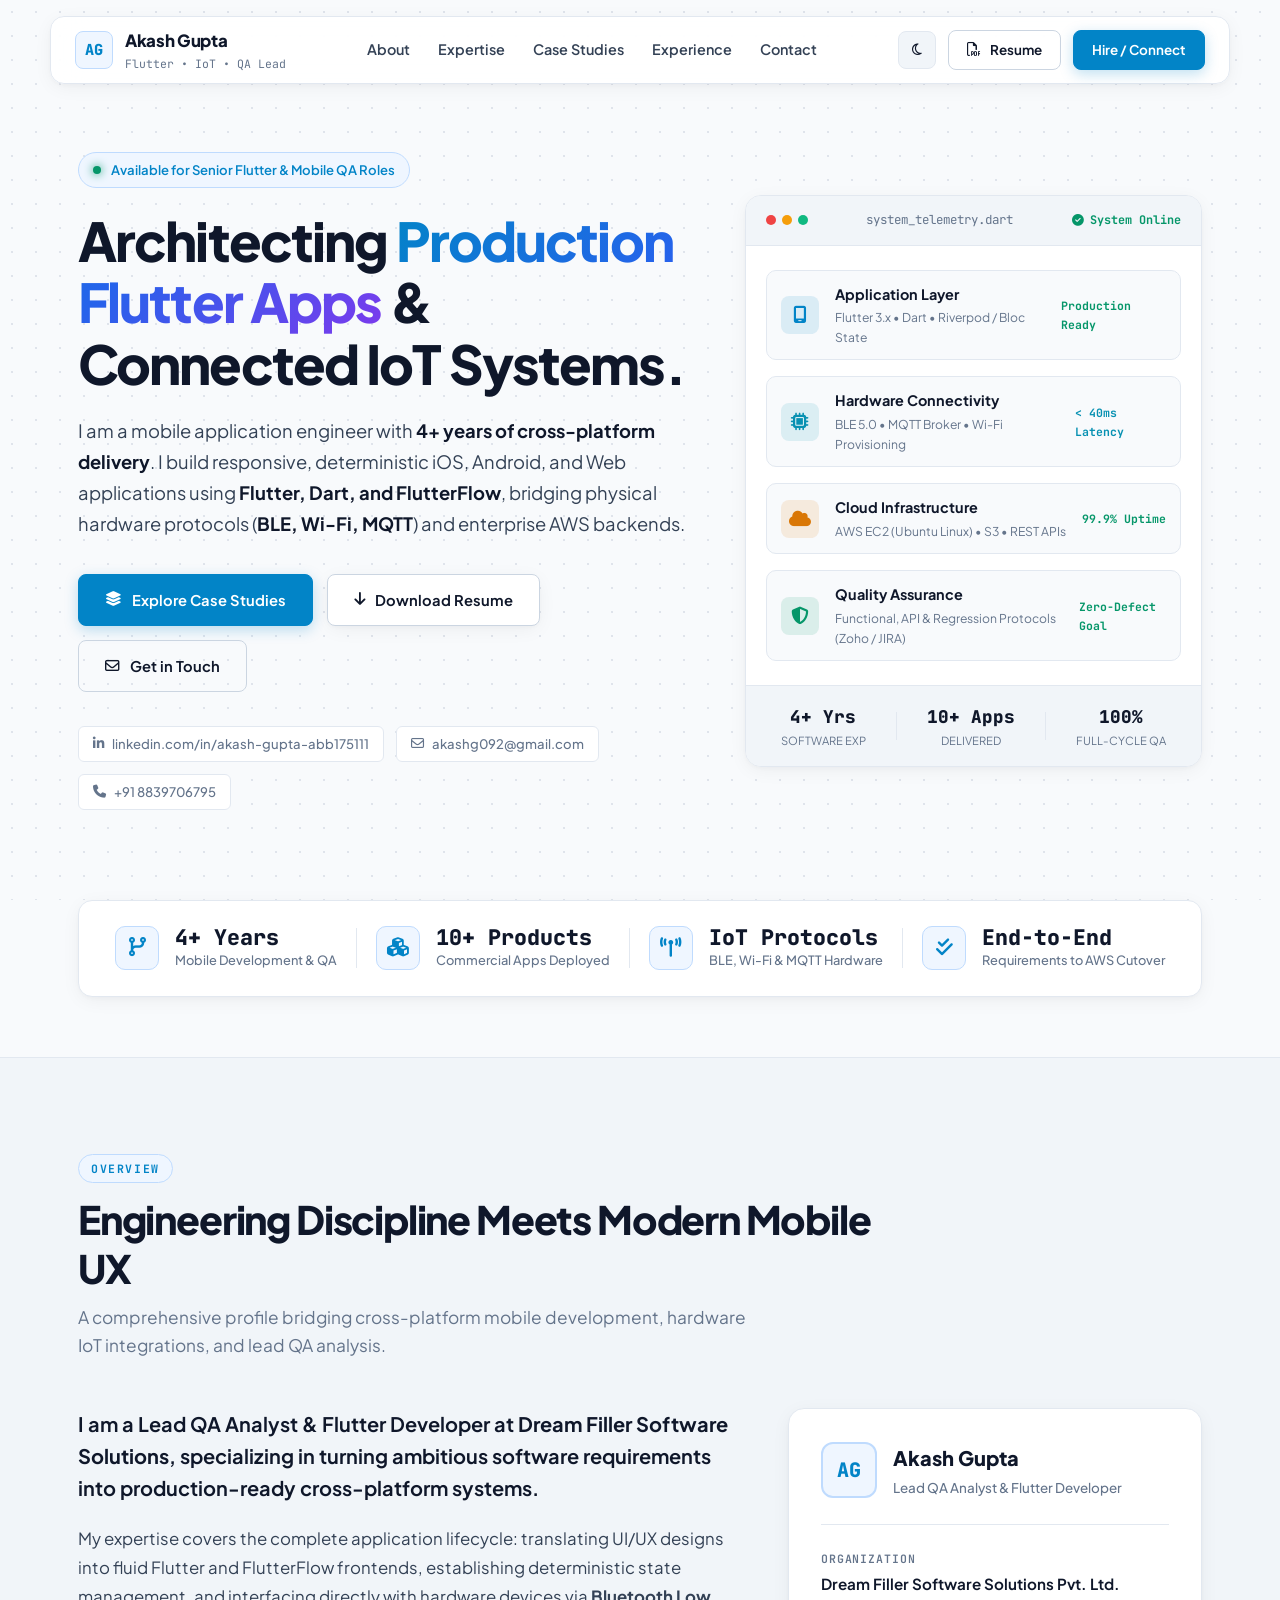
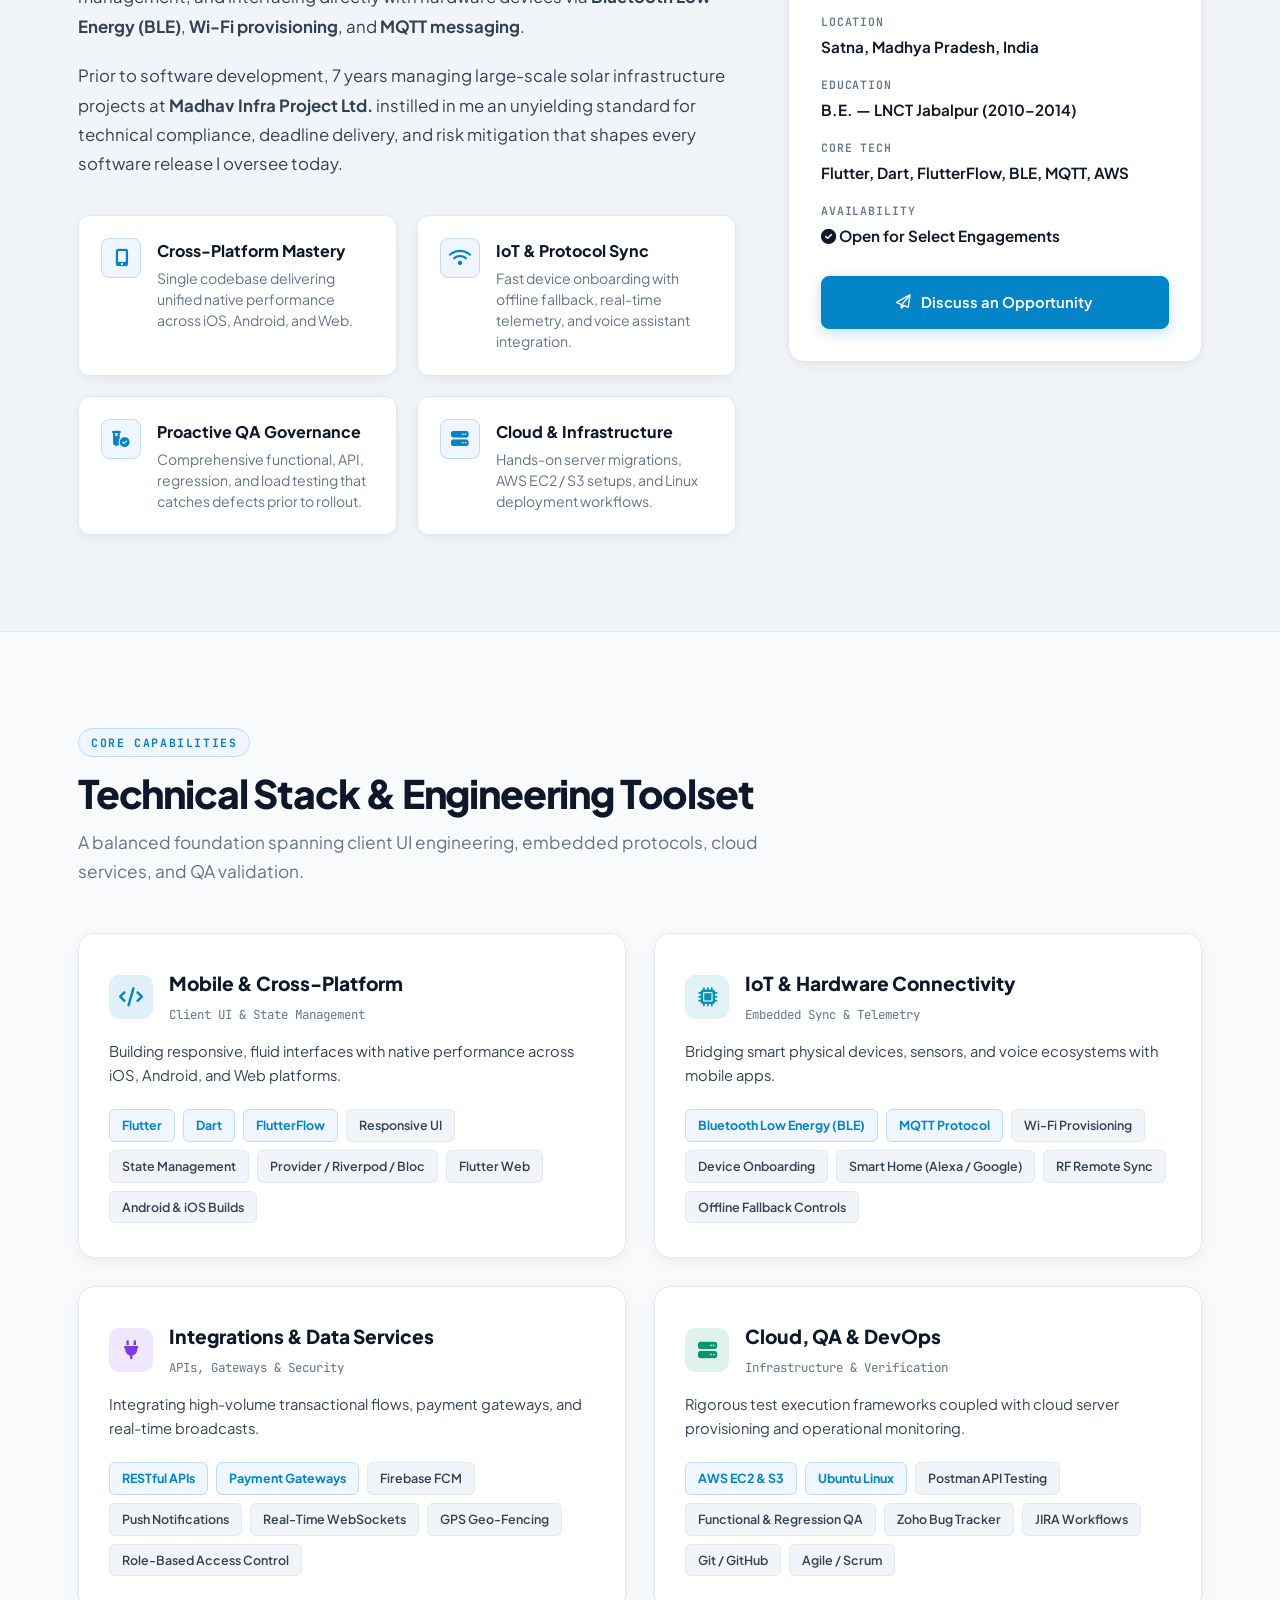
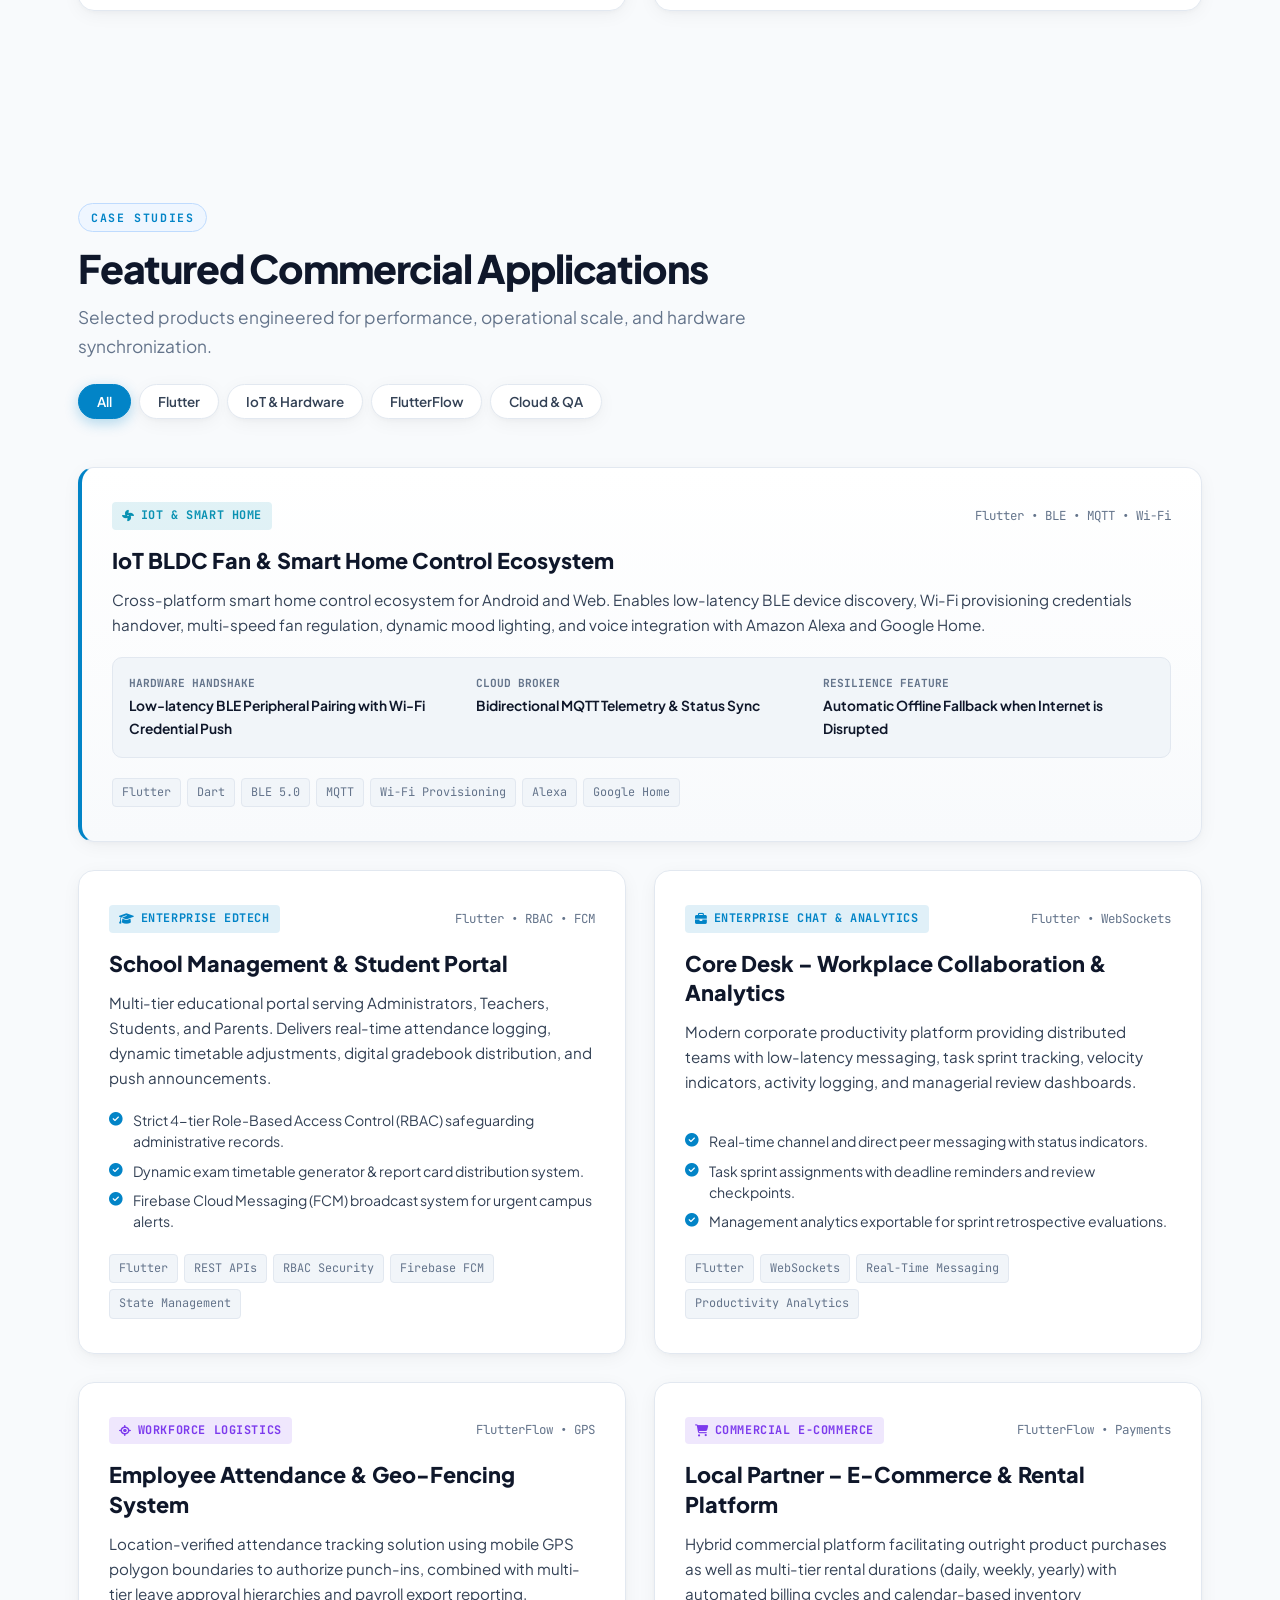
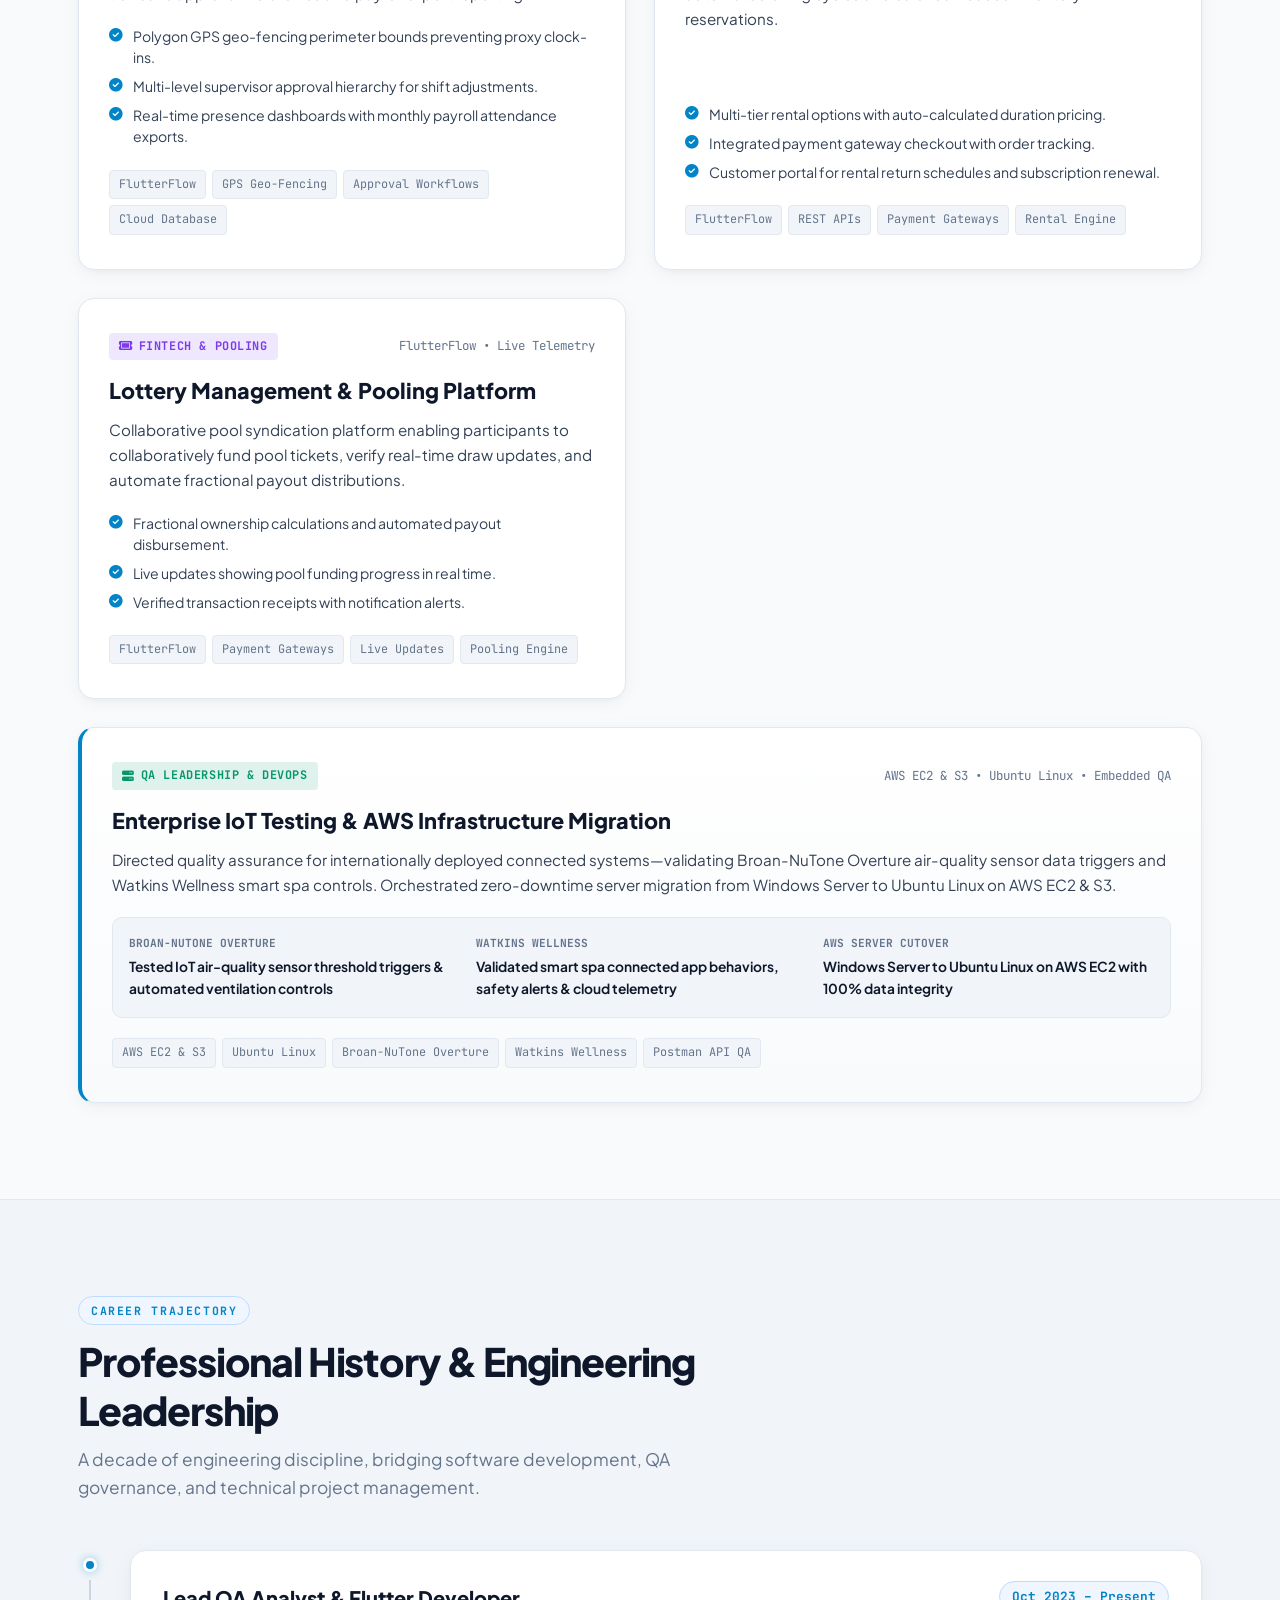
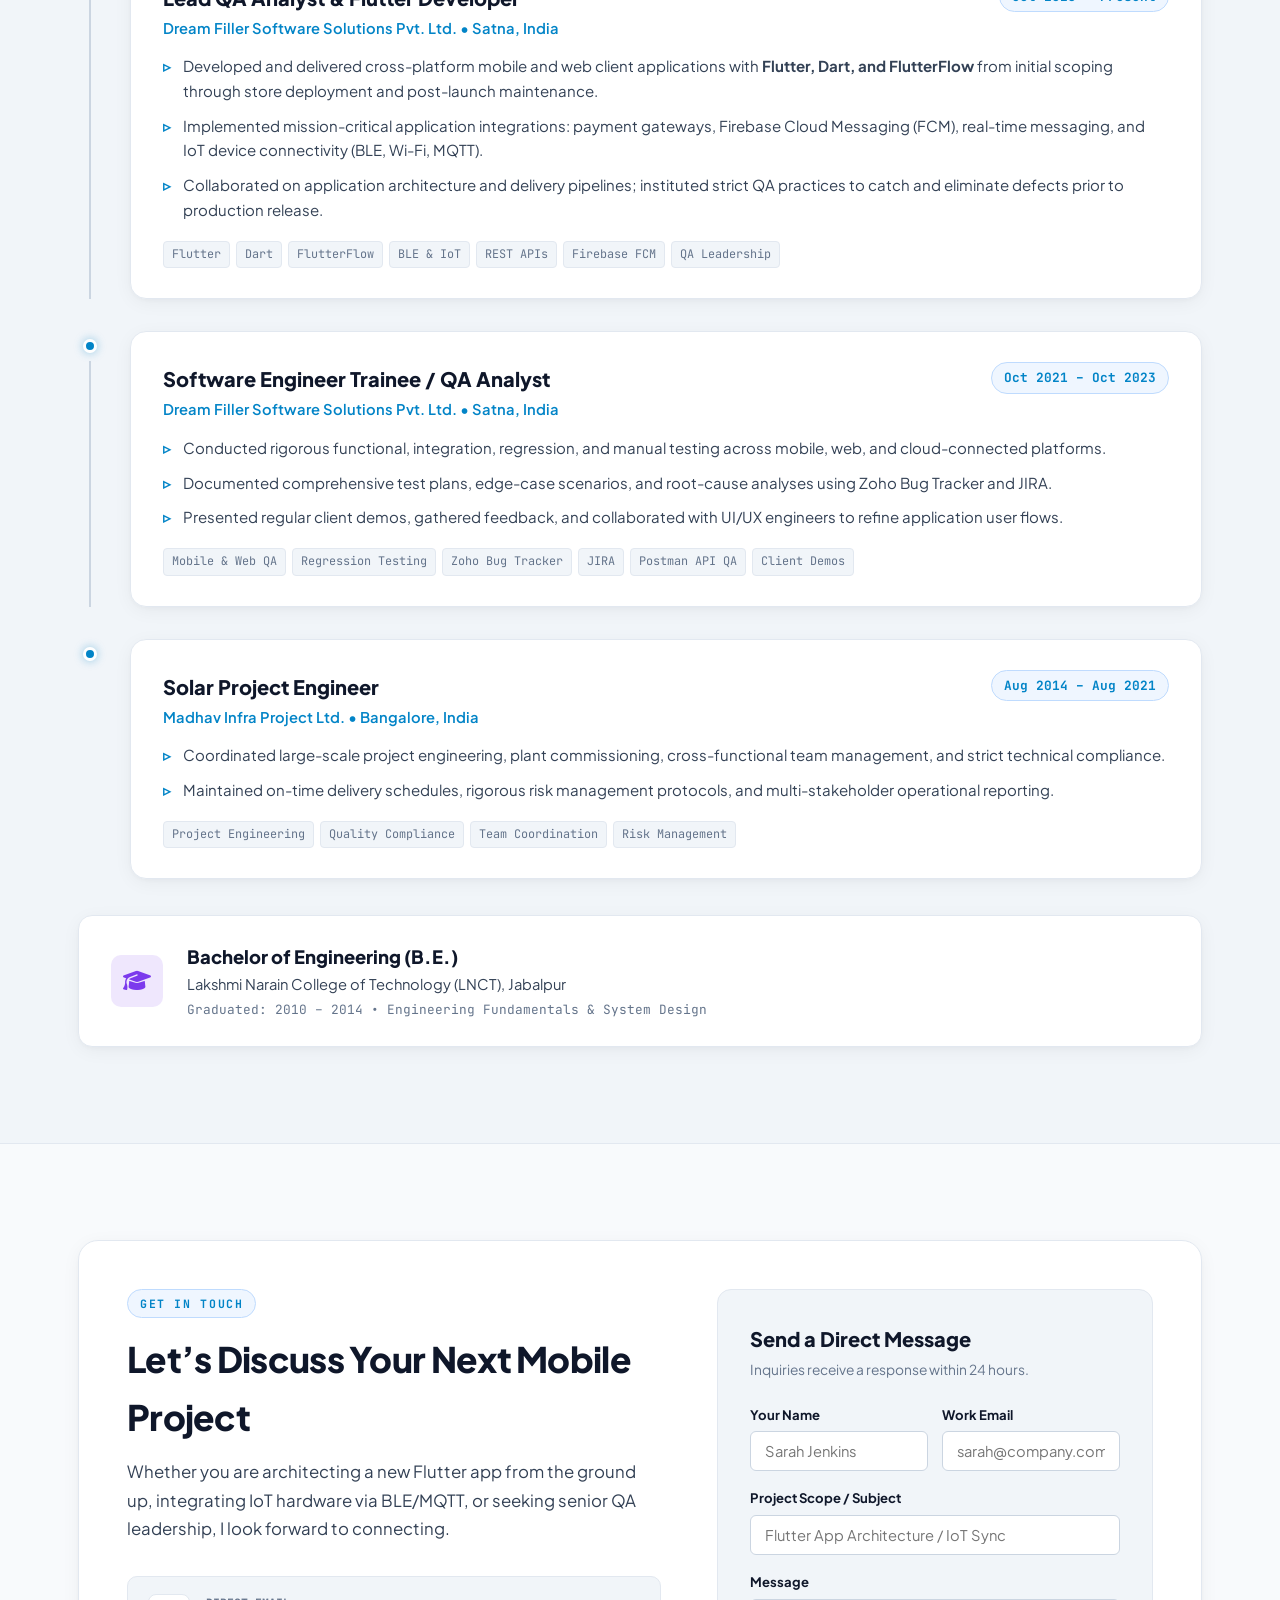
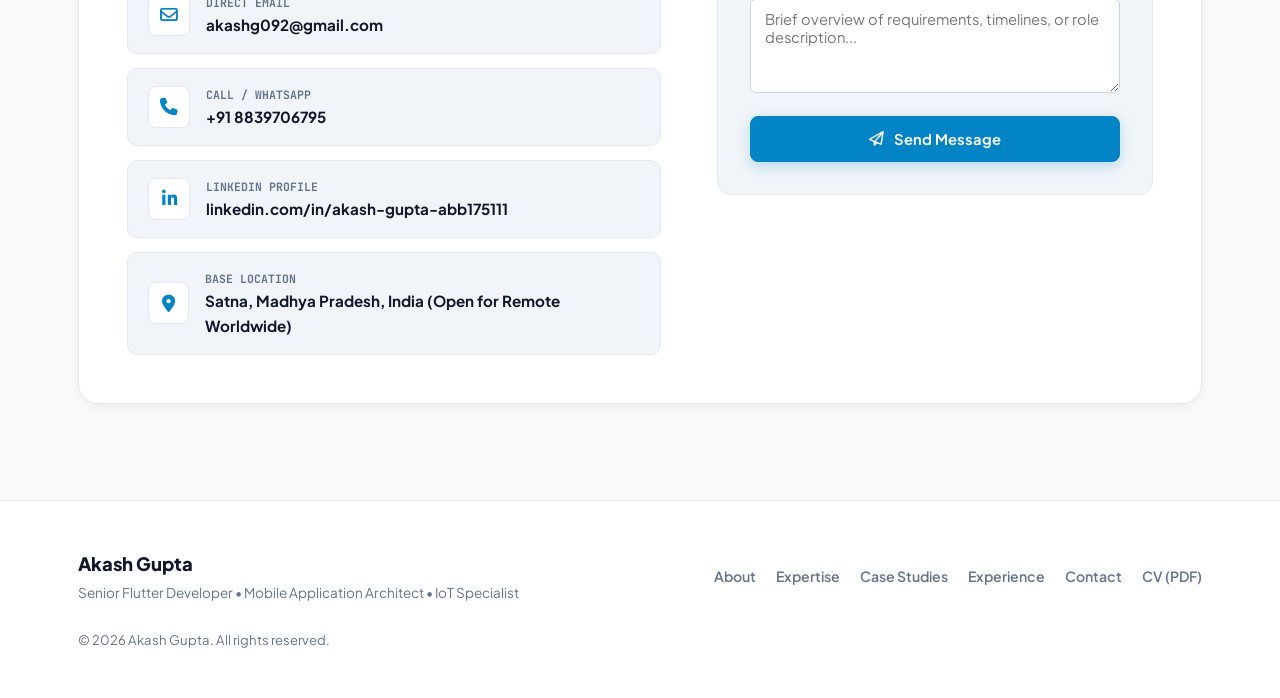
==== commit b2395bc7: "feat: portfolio release and live deployment" ====
--- a/portfolio/index.html
+++ b/portfolio/index.html
@@ -90,9 +90,9 @@
           </div>
 
           <div class="hero-social-strip">
-            <a href="https://linkedin.com/in/akash-gupta" target="_blank" rel="noopener noreferrer" class="social-chip" title="LinkedIn">
+            <a href="https://www.linkedin.com/in/akash-gupta-abb175111/" target="_blank" rel="noopener noreferrer" class="social-chip" title="LinkedIn">
               <i class="fa-brands fa-linkedin-in"></i>
-              <span>linkedin.com/in/akash-gupta</span>
+              <span>linkedin.com/in/akash-gupta-abb175111</span>
             </a>
             <a href="mailto:akashg092@gmail.com" class="social-chip" title="Email">
               <i class="fa-regular fa-envelope"></i>
@@ -792,11 +792,11 @@
                 </div>
               </a>
 
-              <a href="https://linkedin.com/in/akash-gupta" target="_blank" rel="noopener noreferrer" class="direct-link-card">
+              <a href="https://www.linkedin.com/in/akash-gupta-abb175111/" target="_blank" rel="noopener noreferrer" class="direct-link-card">
                 <div class="link-icon"><i class="fa-brands fa-linkedin-in"></i></div>
                 <div>
                   <span class="link-label">LinkedIn Profile</span>
-                  <span class="link-value">linkedin.com/in/akash-gupta</span>
+                  <span class="link-value">linkedin.com/in/akash-gupta-abb175111</span>
                 </div>
               </a>
 
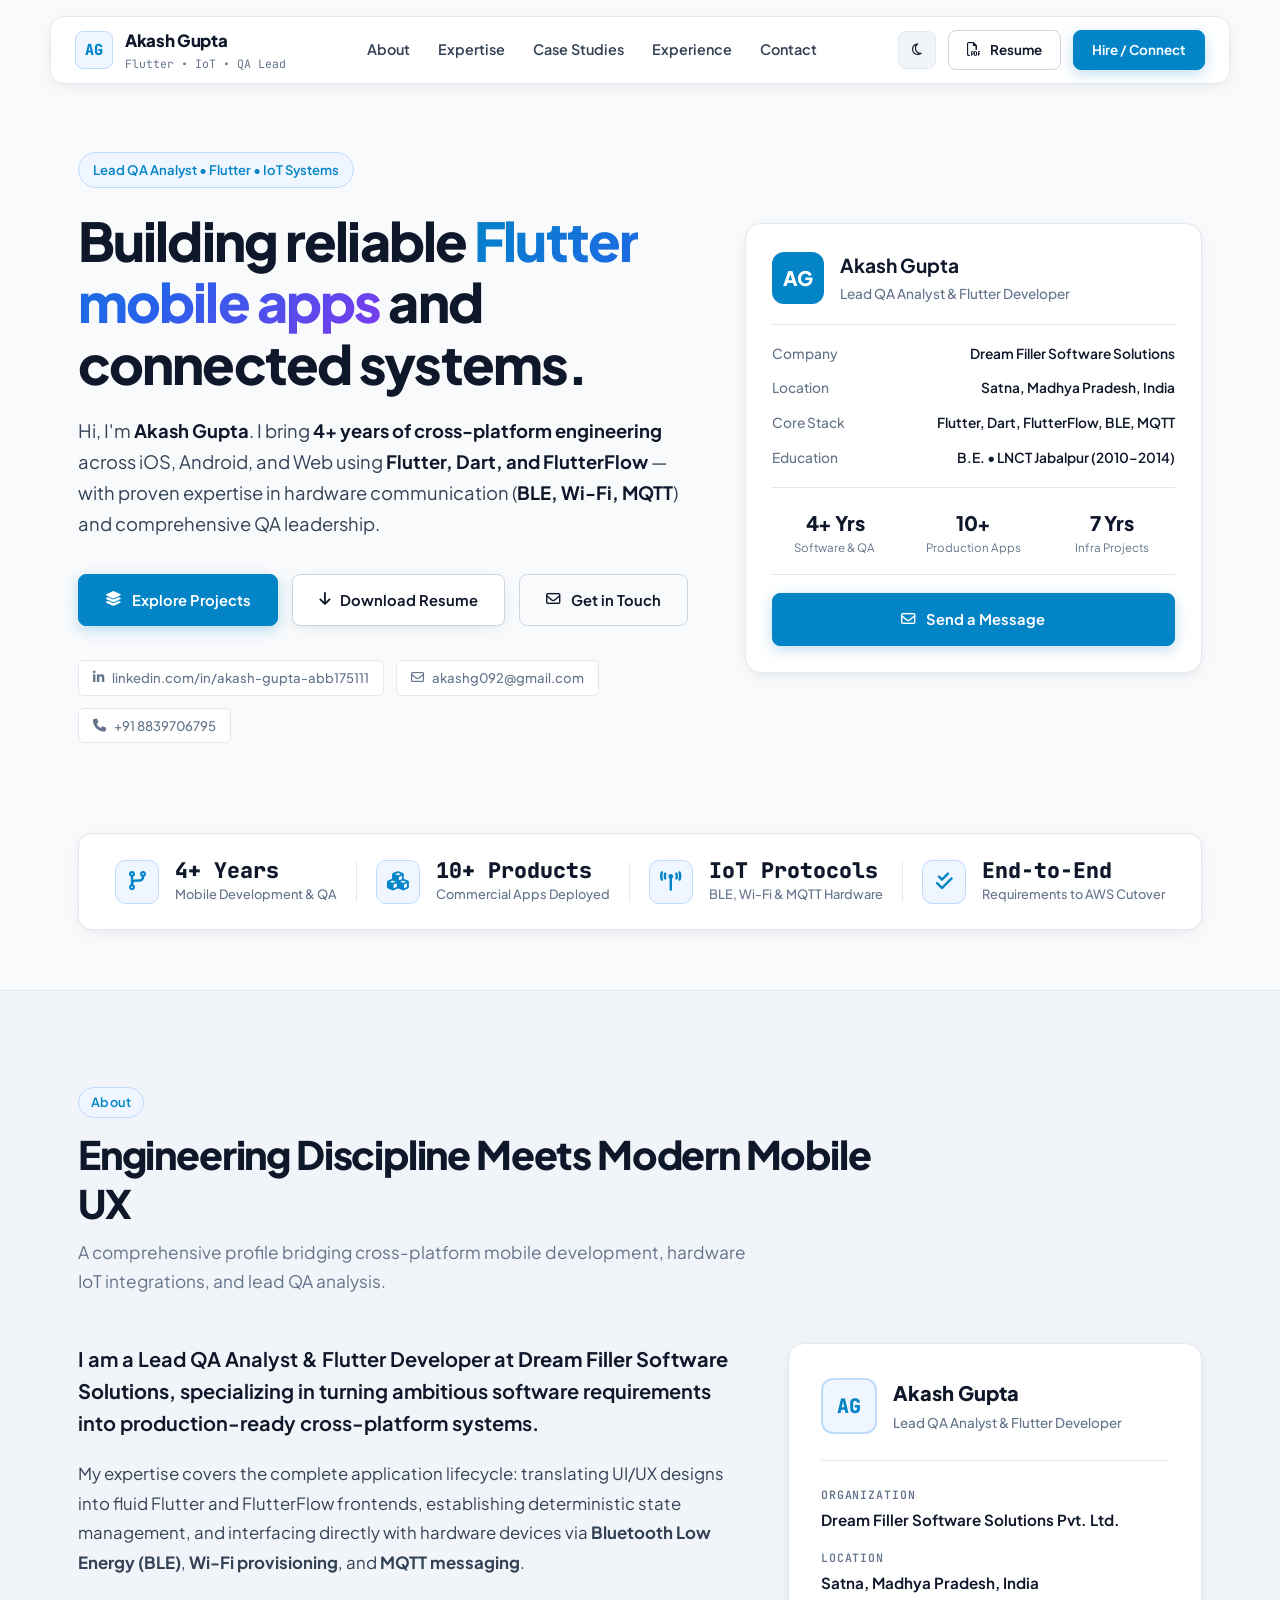
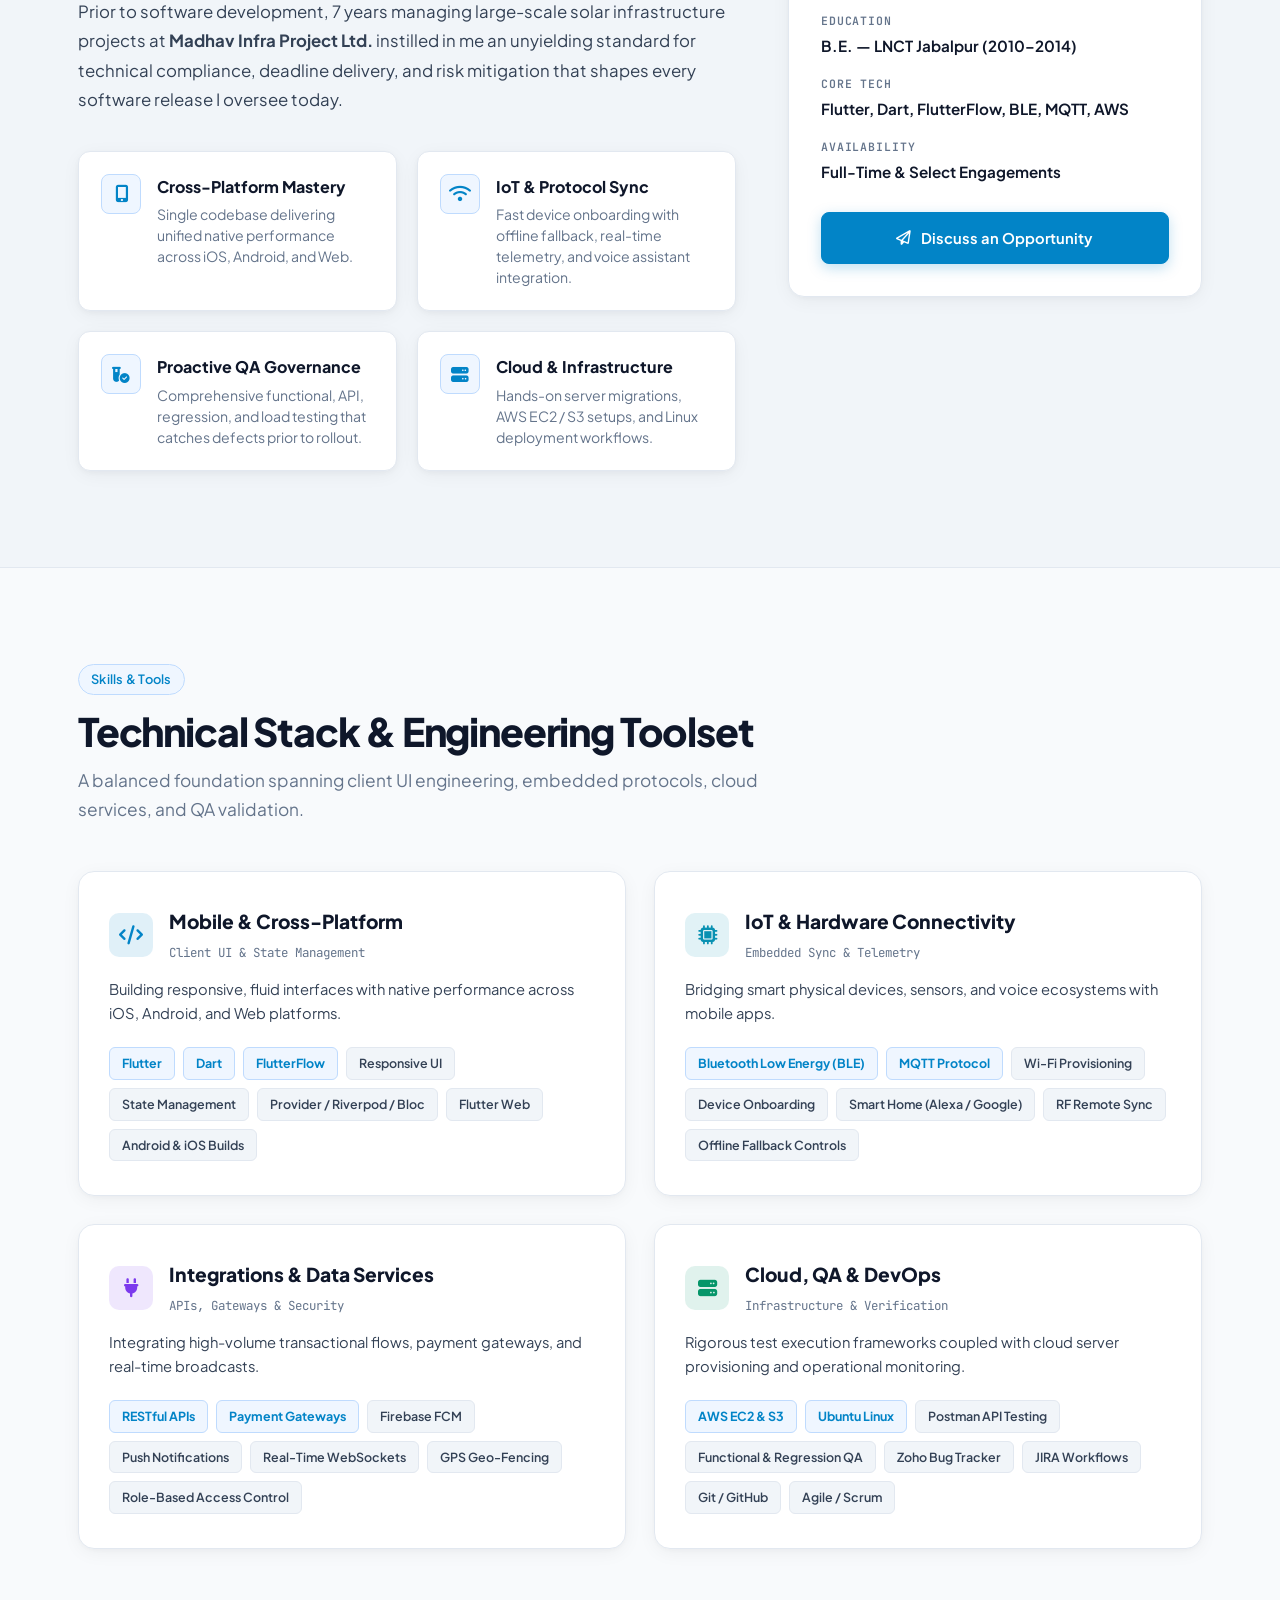
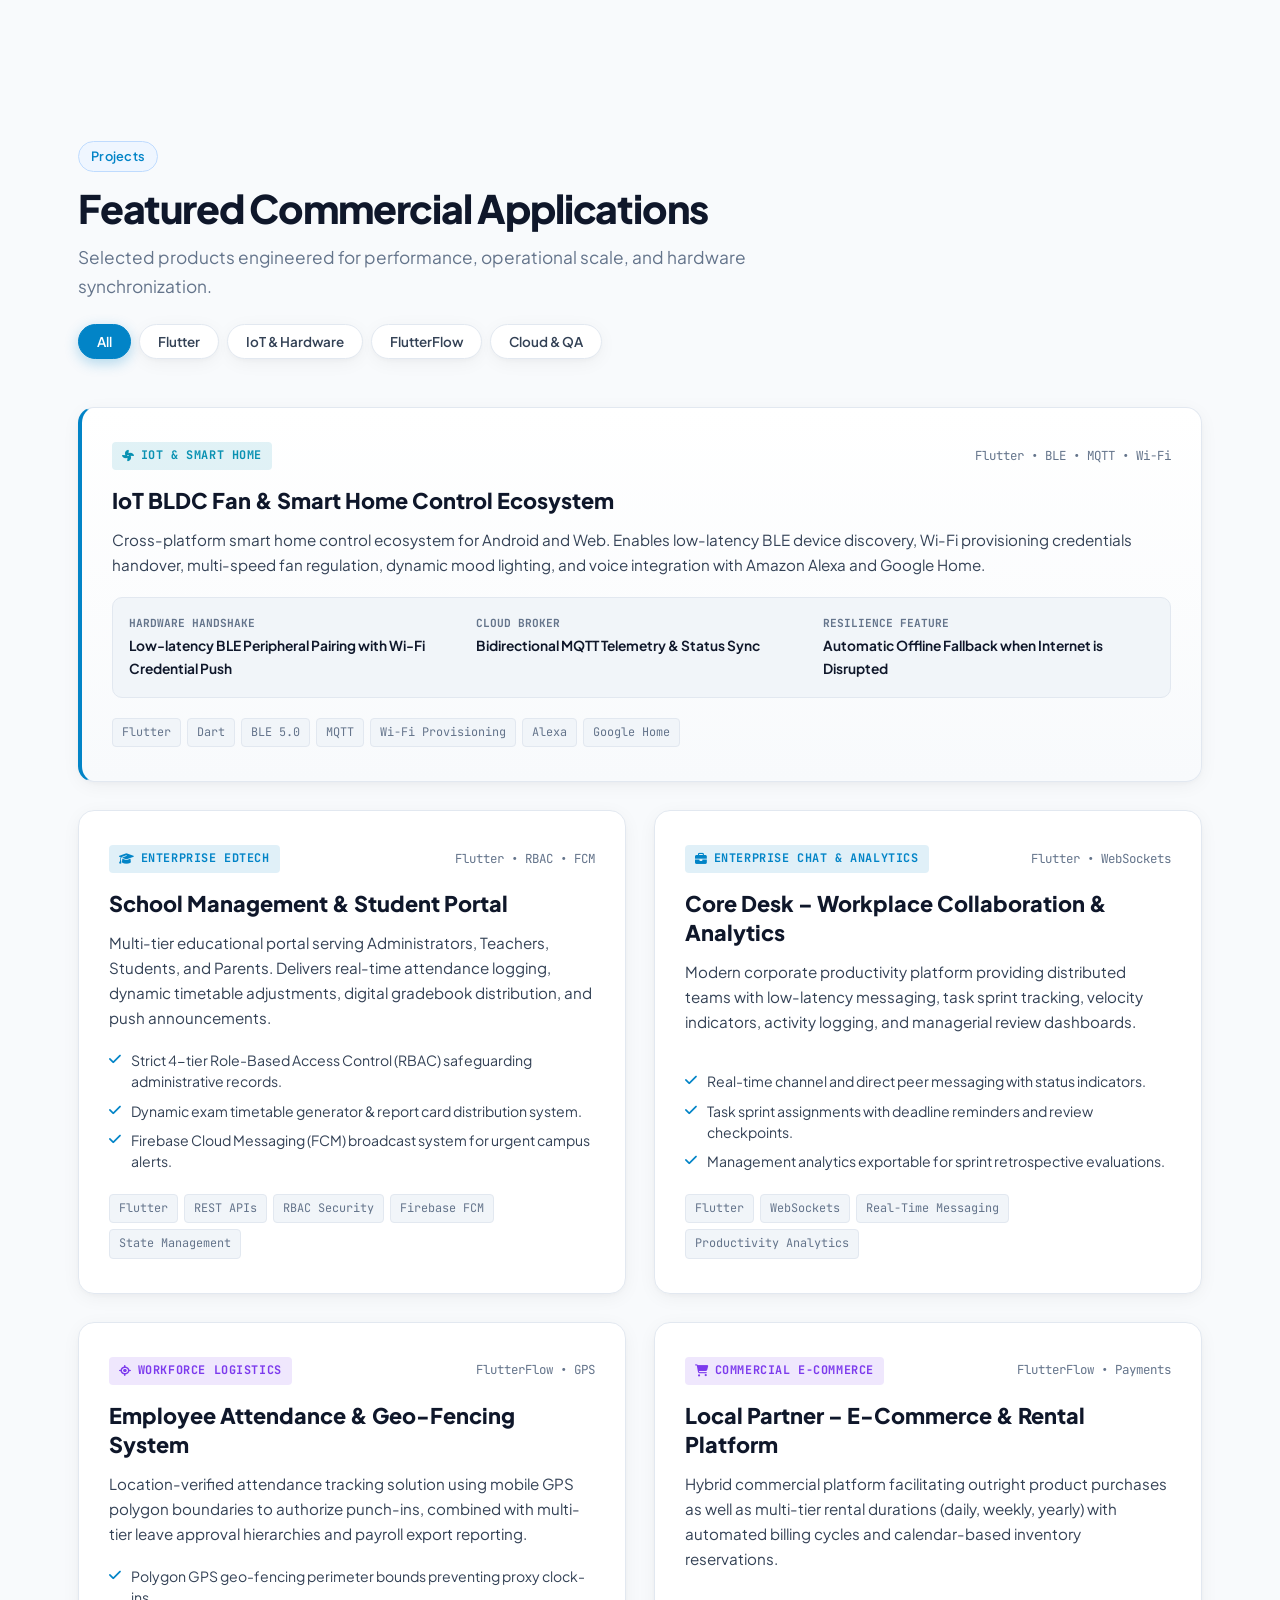
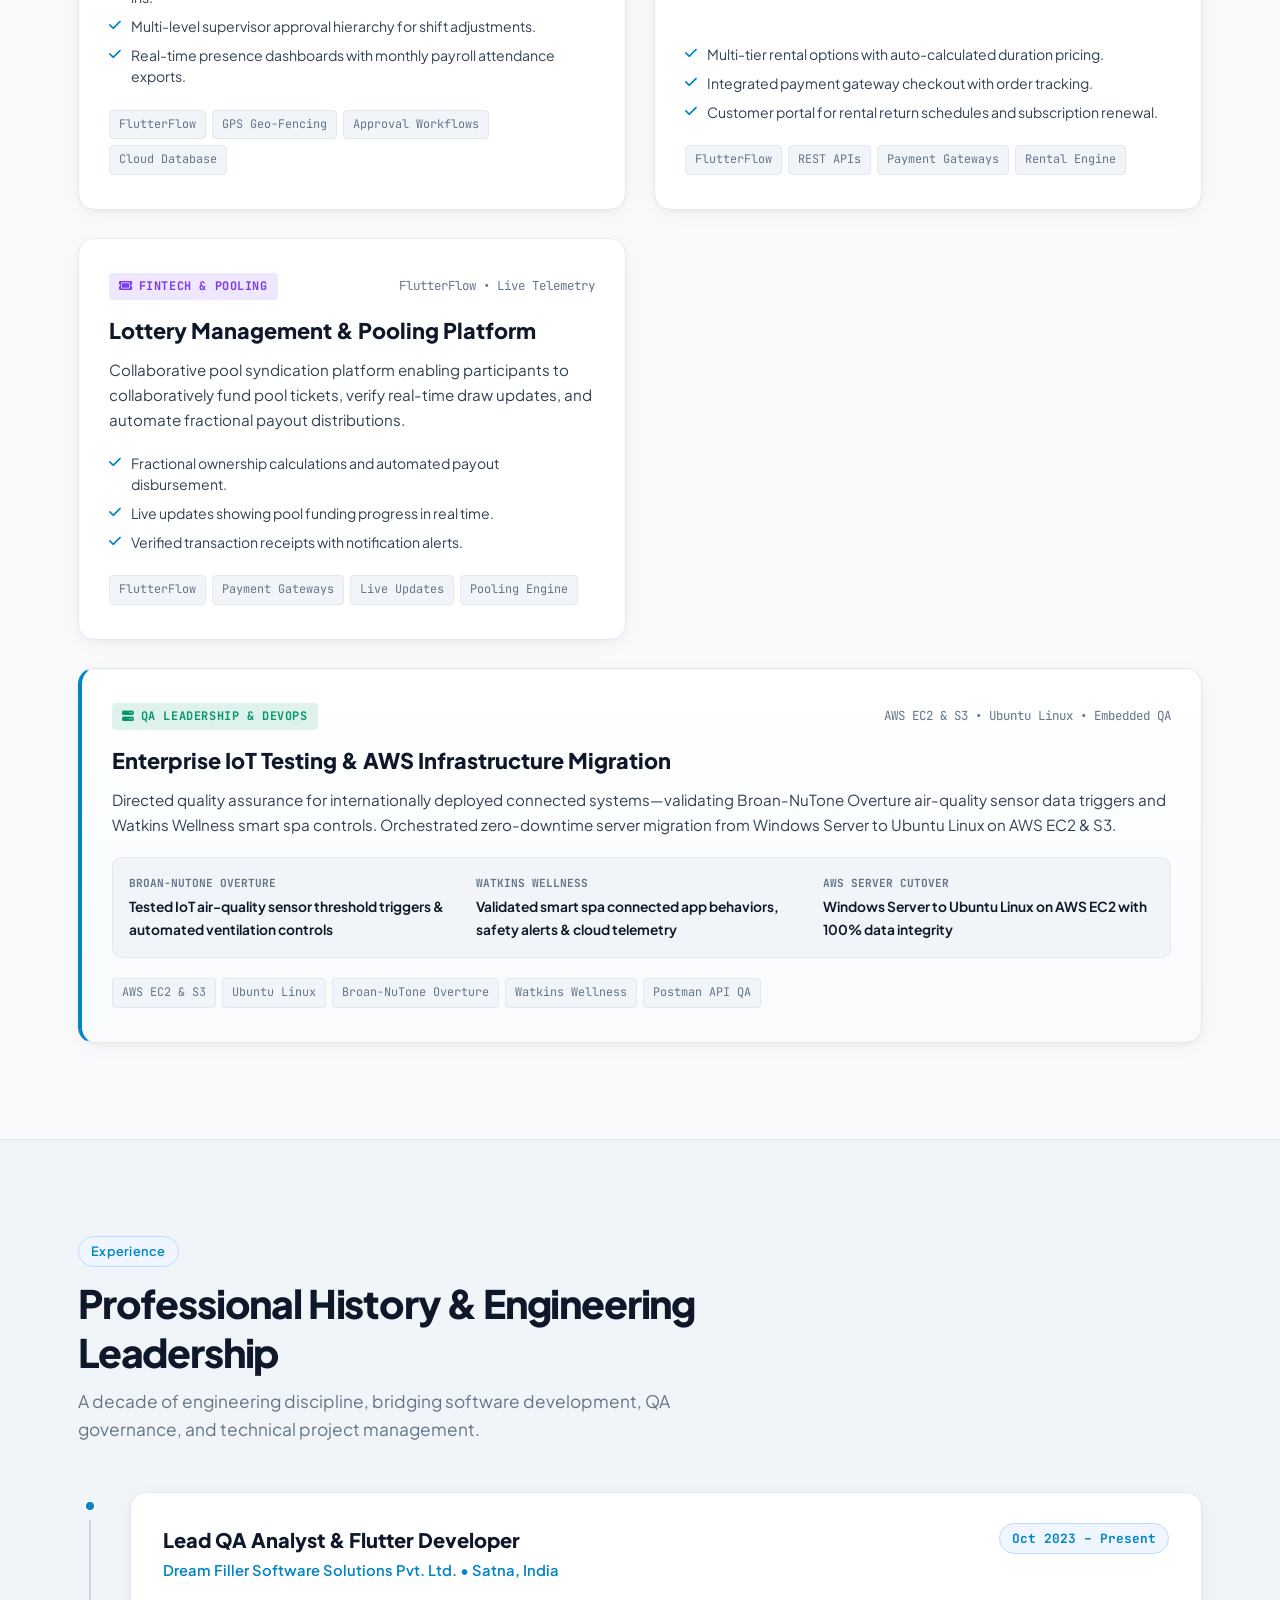
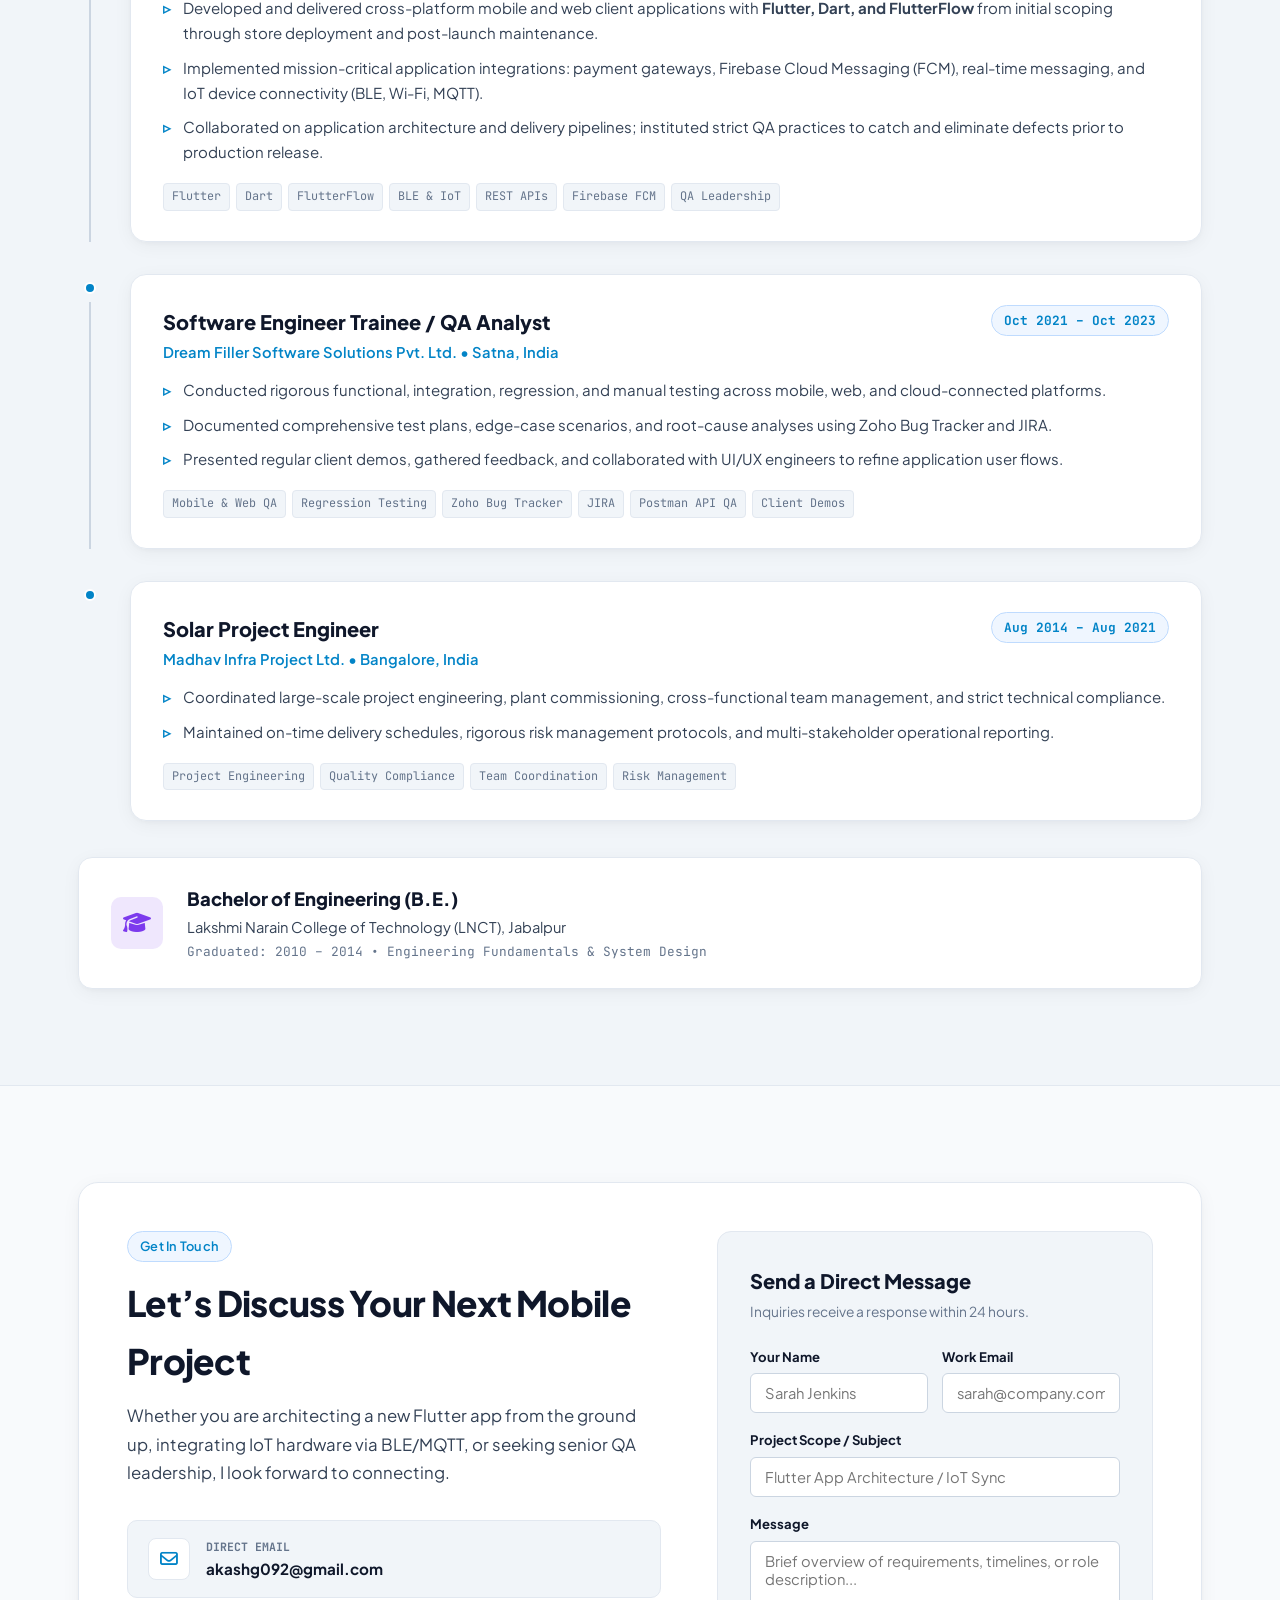
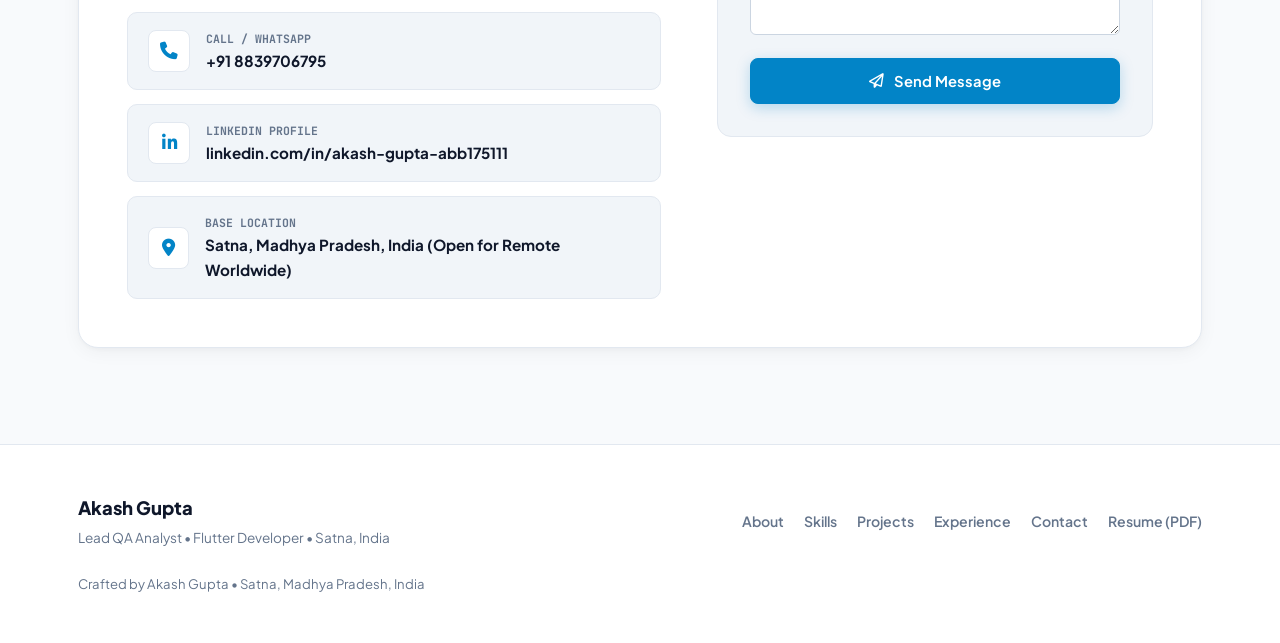
==== commit 9b2af145: "refactor: remove AI-like templates, green dots, telemetry cards, and robotic copyright in favor of c" ====
--- a/portfolio/index.html
+++ b/portfolio/index.html
@@ -63,23 +63,20 @@
         <!-- Left: Pitch & Bio -->
         <div class="hero-text-col">
           <div class="eyebrow-pill">
-            <span class="pulse-dot"></span>
-            <span>Available for Senior Flutter & Mobile QA Roles</span>
+            <span>Lead QA Analyst &bull; Flutter &bull; IoT Systems</span>
           </div>
 
           <h1 class="hero-title">
-            Architecting <span class="highlight-text">Production Flutter Apps</span> & Connected IoT Systems.
+            Building reliable <span class="highlight-text">Flutter mobile apps</span> and connected systems.
           </h1>
 
           <p class="hero-subtext">
-            I am a mobile application engineer with <strong>4+ years of cross-platform delivery</strong>. 
-            I build responsive, deterministic iOS, Android, and Web applications using <strong>Flutter, Dart, and FlutterFlow</strong>, 
-            bridging physical hardware protocols (<strong>BLE, Wi-Fi, MQTT</strong>) and enterprise AWS backends.
+            Hi, I'm <strong>Akash Gupta</strong>. I bring <strong>4+ years of cross-platform engineering</strong> across iOS, Android, and Web using <strong>Flutter, Dart, and FlutterFlow</strong> &mdash; with proven expertise in hardware communication (<strong>BLE, Wi-Fi, MQTT</strong>) and comprehensive QA leadership.
           </p>
 
           <div class="hero-cta-group">
             <a href="#projects" class="btn btn-primary">
-              <i class="fa-solid fa-layer-group"></i> Explore Case Studies
+              <i class="fa-solid fa-layer-group"></i> Explore Projects
             </a>
             <a href="Akash_Gupta_Resume.pdf" target="_blank" class="btn btn-secondary">
               <i class="fa-solid fa-arrow-down"></i> Download Resume
@@ -105,76 +102,55 @@
           </div>
         </div>
 
-        <!-- Right: Professional Device & Telemetry Card -->
+        <!-- Right: Professional Profile Card -->
         <div class="hero-widget-col">
-          <div class="telemetry-card">
-            <div class="telemetry-header">
-              <div class="card-dots">
-                <span class="dot red"></span>
-                <span class="dot yellow"></span>
-                <span class="dot green"></span>
-              </div>
-              <span class="telemetry-title">system_telemetry.dart</span>
-              <span class="status-chip live"><i class="fa-solid fa-circle-check"></i> System Online</span>
-            </div>
-
-            <div class="telemetry-body">
-              <!-- Node 1: Architecture -->
-              <div class="telemetry-node">
-                <div class="node-icon flutter"><i class="fa-solid fa-mobile-screen"></i></div>
-                <div class="node-content">
-                  <div class="node-title">Application Layer</div>
-                  <div class="node-meta">Flutter 3.x &bull; Dart &bull; Riverpod / Bloc State</div>
-                </div>
-                <div class="node-status text-emerald">Production Ready</div>
-              </div>
-
-              <!-- Node 2: IoT Protocol -->
-              <div class="telemetry-node">
-                <div class="node-icon iot"><i class="fa-solid fa-microchip"></i></div>
-                <div class="node-content">
-                  <div class="node-title">Hardware Connectivity</div>
-                  <div class="node-meta">BLE 5.0 &bull; MQTT Broker &bull; Wi-Fi Provisioning</div>
-                </div>
-                <div class="node-status text-cyan">&lt; 40ms Latency</div>
-              </div>
-
-              <!-- Node 3: Cloud & Services -->
-              <div class="telemetry-node">
-                <div class="node-icon aws"><i class="fa-solid fa-cloud"></i></div>
-                <div class="node-content">
-                  <div class="node-title">Cloud Infrastructure</div>
-                  <div class="node-meta">AWS EC2 (Ubuntu Linux) &bull; S3 &bull; REST APIs</div>
-                </div>
-                <div class="node-status text-emerald">99.9% Uptime</div>
-              </div>
-
-              <!-- Node 4: QA Gate -->
-              <div class="telemetry-node">
-                <div class="node-icon qa"><i class="fa-solid fa-shield-halved"></i></div>
-                <div class="node-content">
-                  <div class="node-title">Quality Assurance</div>
-                  <div class="node-meta">Functional, API & Regression Protocols (Zoho / JIRA)</div>
-                </div>
-                <div class="node-status text-emerald">Zero-Defect Goal</div>
-              </div>
-            </div>
-
-            <div class="telemetry-footer">
-              <div class="stat-mini">
-                <span class="stat-mini-val">4+ Yrs</span>
-                <span class="stat-mini-lbl">Software Exp</span>
-              </div>
-              <div class="stat-mini-divider"></div>
-              <div class="stat-mini">
-                <span class="stat-mini-val">10+ Apps</span>
-                <span class="stat-mini-lbl">Delivered</span>
-              </div>
-              <div class="stat-mini-divider"></div>
-              <div class="stat-mini">
-                <span class="stat-mini-val">100%</span>
-                <span class="stat-mini-lbl">Full-Cycle QA</span>
-              </div>
+          <div class="profile-card-modern">
+            <div class="pcm-header">
+              <div class="pcm-avatar">AG</div>
+              <div class="pcm-identity">
+                <h3 class="pcm-name">Akash Gupta</h3>
+                <p class="pcm-role">Lead QA Analyst & Flutter Developer</p>
+              </div>
+            </div>
+
+            <div class="pcm-details">
+              <div class="pcm-row">
+                <span class="pcm-label">Company</span>
+                <span class="pcm-val">Dream Filler Software Solutions</span>
+              </div>
+              <div class="pcm-row">
+                <span class="pcm-label">Location</span>
+                <span class="pcm-val">Satna, Madhya Pradesh, India</span>
+              </div>
+              <div class="pcm-row">
+                <span class="pcm-label">Core Stack</span>
+                <span class="pcm-val">Flutter, Dart, FlutterFlow, BLE, MQTT</span>
+              </div>
+              <div class="pcm-row">
+                <span class="pcm-label">Education</span>
+                <span class="pcm-val">B.E. &bull; LNCT Jabalpur (2010&ndash;2014)</span>
+              </div>
+            </div>
+
+            <div class="pcm-stats">
+              <div class="pcm-stat-item">
+                <span class="pcm-stat-num">4+ Yrs</span>
+                <span class="pcm-stat-label">Software & QA</span>
+              </div>
+              <div class="pcm-stat-item">
+                <span class="pcm-stat-num">10+</span>
+                <span class="pcm-stat-label">Production Apps</span>
+              </div>
+              <div class="pcm-stat-item">
+                <span class="pcm-stat-num">7 Yrs</span>
+                <span class="pcm-stat-label">Infra Projects</span>
+              </div>
+            </div>
+
+            <div class="pcm-action">
+              <a href="#contact" class="btn btn-primary btn-block">
+                <i class="fa-regular fa-envelope"></i> Send a Message
+              </a>
             </div>
           </div>
         </div>
@@ -227,7 +203,7 @@
     <section class="section about-section" id="about">
       <div class="container">
         <div class="section-tag-group">
-          <span class="section-badge">OVERVIEW</span>
+          <span class="section-badge">About</span>
           <h2 class="section-heading">Engineering Discipline Meets Modern Mobile UX</h2>
           <p class="section-intro">
             A comprehensive profile bridging cross-platform mobile development, hardware IoT integrations, and lead QA analysis.
@@ -308,7 +284,7 @@
               </div>
               <div class="meta-row">
                 <span class="meta-lbl">Availability</span>
-                <span class="meta-val text-emerald"><i class="fa-solid fa-circle-check"></i> Open for Select Engagements</span>
+                <span class="meta-val">Full-Time & Select Engagements</span>
               </div>
             </div>
 
@@ -326,7 +302,7 @@
     <section class="section expertise-section" id="expertise">
       <div class="container">
         <div class="section-tag-group">
-          <span class="section-badge">CORE CAPABILITIES</span>
+          <span class="section-badge">Skills & Tools</span>
           <h2 class="section-heading">Technical Stack & Engineering Toolset</h2>
           <p class="section-intro">
             A balanced foundation spanning client UI engineering, embedded protocols, cloud services, and QA validation.
@@ -429,7 +405,7 @@
         <div class="section-tag-group">
           <div class="projects-header-flex">
             <div>
-              <span class="section-badge">CASE STUDIES</span>
+              <span class="section-badge">Projects</span>
               <h2 class="section-heading">Featured Commercial Applications</h2>
               <p class="section-intro">Selected products engineered for performance, operational scale, and hardware synchronization.</p>
             </div>
@@ -497,9 +473,9 @@
             </p>
 
             <div class="case-highlights-list">
-              <div class="hl-item"><i class="fa-solid fa-circle-check"></i> Strict 4-tier Role-Based Access Control (RBAC) safeguarding administrative records.</div>
-              <div class="hl-item"><i class="fa-solid fa-circle-check"></i> Dynamic exam timetable generator & report card distribution system.</div>
-              <div class="hl-item"><i class="fa-solid fa-circle-check"></i> Firebase Cloud Messaging (FCM) broadcast system for urgent campus alerts.</div>
+              <div class="hl-item"><i class="fa-solid fa-check"></i> Strict 4-tier Role-Based Access Control (RBAC) safeguarding administrative records.</div>
+              <div class="hl-item"><i class="fa-solid fa-check"></i> Dynamic exam timetable generator & report card distribution system.</div>
+              <div class="hl-item"><i class="fa-solid fa-check"></i> Firebase Cloud Messaging (FCM) broadcast system for urgent campus alerts.</div>
             </div>
 
             <div class="case-card-tags">
@@ -524,9 +500,9 @@
             </p>
 
             <div class="case-highlights-list">
-              <div class="hl-item"><i class="fa-solid fa-circle-check"></i> Real-time channel and direct peer messaging with status indicators.</div>
-              <div class="hl-item"><i class="fa-solid fa-circle-check"></i> Task sprint assignments with deadline reminders and review checkpoints.</div>
-              <div class="hl-item"><i class="fa-solid fa-circle-check"></i> Management analytics exportable for sprint retrospective evaluations.</div>
+              <div class="hl-item"><i class="fa-solid fa-check"></i> Real-time channel and direct peer messaging with status indicators.</div>
+              <div class="hl-item"><i class="fa-solid fa-check"></i> Task sprint assignments with deadline reminders and review checkpoints.</div>
+              <div class="hl-item"><i class="fa-solid fa-check"></i> Management analytics exportable for sprint retrospective evaluations.</div>
             </div>
 
             <div class="case-card-tags">
@@ -550,9 +526,9 @@
             </p>
 
             <div class="case-highlights-list">
-              <div class="hl-item"><i class="fa-solid fa-circle-check"></i> Polygon GPS geo-fencing perimeter bounds preventing proxy clock-ins.</div>
-              <div class="hl-item"><i class="fa-solid fa-circle-check"></i> Multi-level supervisor approval hierarchy for shift adjustments.</div>
-              <div class="hl-item"><i class="fa-solid fa-circle-check"></i> Real-time presence dashboards with monthly payroll attendance exports.</div>
+              <div class="hl-item"><i class="fa-solid fa-check"></i> Polygon GPS geo-fencing perimeter bounds preventing proxy clock-ins.</div>
+              <div class="hl-item"><i class="fa-solid fa-check"></i> Multi-level supervisor approval hierarchy for shift adjustments.</div>
+              <div class="hl-item"><i class="fa-solid fa-check"></i> Real-time presence dashboards with monthly payroll attendance exports.</div>
             </div>
 
             <div class="case-card-tags">
@@ -576,9 +552,9 @@
             </p>
 
             <div class="case-highlights-list">
-              <div class="hl-item"><i class="fa-solid fa-circle-check"></i> Multi-tier rental options with auto-calculated duration pricing.</div>
-              <div class="hl-item"><i class="fa-solid fa-circle-check"></i> Integrated payment gateway checkout with order tracking.</div>
-              <div class="hl-item"><i class="fa-solid fa-circle-check"></i> Customer portal for rental return schedules and subscription renewal.</div>
+              <div class="hl-item"><i class="fa-solid fa-check"></i> Multi-tier rental options with auto-calculated duration pricing.</div>
+              <div class="hl-item"><i class="fa-solid fa-check"></i> Integrated payment gateway checkout with order tracking.</div>
+              <div class="hl-item"><i class="fa-solid fa-check"></i> Customer portal for rental return schedules and subscription renewal.</div>
             </div>
 
             <div class="case-card-tags">
@@ -602,9 +578,9 @@
             </p>
 
             <div class="case-highlights-list">
-              <div class="hl-item"><i class="fa-solid fa-circle-check"></i> Fractional ownership calculations and automated payout disbursement.</div>
-              <div class="hl-item"><i class="fa-solid fa-circle-check"></i> Live updates showing pool funding progress in real time.</div>
-              <div class="hl-item"><i class="fa-solid fa-circle-check"></i> Verified transaction receipts with notification alerts.</div>
+              <div class="hl-item"><i class="fa-solid fa-check"></i> Fractional ownership calculations and automated payout disbursement.</div>
+              <div class="hl-item"><i class="fa-solid fa-check"></i> Live updates showing pool funding progress in real time.</div>
+              <div class="hl-item"><i class="fa-solid fa-check"></i> Verified transaction receipts with notification alerts.</div>
             </div>
 
             <div class="case-card-tags">
@@ -658,7 +634,7 @@
     <section class="section career-section" id="career">
       <div class="container">
         <div class="section-tag-group">
-          <span class="section-badge">CAREER TRAJECTORY</span>
+          <span class="section-badge">Experience</span>
           <h2 class="section-heading">Professional History & Engineering Leadership</h2>
           <p class="section-intro">A decade of engineering discipline, bridging software development, QA governance, and technical project management.</p>
         </div>
@@ -769,7 +745,7 @@
       <div class="container">
         <div class="contact-card-box">
           <div class="contact-left-col">
-            <span class="section-badge">GET IN TOUCH</span>
+            <span class="section-badge">Get In Touch</span>
             <h2 class="contact-title">Let’s Discuss Your Next Mobile Project</h2>
             <p class="contact-desc">
               Whether you are architecting a new Flutter app from the ground up, integrating IoT hardware via BLE/MQTT, or seeking senior QA leadership, I look forward to connecting.
@@ -854,20 +830,20 @@
     <div class="container footer-row">
       <div class="footer-left">
         <span class="footer-brand">Akash Gupta</span>
-        <p class="footer-tagline">Senior Flutter Developer &bull; Mobile Application Architect &bull; IoT Specialist</p>
+        <p class="footer-tagline">Lead QA Analyst &bull; Flutter Developer &bull; Satna, India</p>
       </div>
 
       <div class="footer-nav">
         <a href="#about">About</a>
-        <a href="#expertise">Expertise</a>
-        <a href="#projects">Case Studies</a>
+        <a href="#expertise">Skills</a>
+        <a href="#projects">Projects</a>
         <a href="#career">Experience</a>
         <a href="#contact">Contact</a>
-        <a href="Akash_Gupta_Resume.pdf" target="_blank">CV (PDF)</a>
+        <a href="Akash_Gupta_Resume.pdf" target="_blank">Resume (PDF)</a>
       </div>
 
       <div class="footer-copy">
-        &copy; 2026 Akash Gupta. All rights reserved.
+        Crafted by Akash Gupta &bull; Satna, Madhya Pradesh, India
       </div>
     </div>
   </footer>
--- a/portfolio/style.css
+++ b/portfolio/style.css
@@ -95,17 +95,9 @@
   overflow-x: hidden;
 }
 
-/* Background Subtle Dot Grid */
+/* Clean Minimal Background */
 .bg-grid-pattern {
-  position: fixed;
-  top: 0;
-  left: 0;
-  width: 100vw;
-  height: 100vh;
-  pointer-events: none;
-  background-image: radial-gradient(var(--grid-dot-color) 1px, transparent 1px);
-  background-size: 24px 24px;
-  z-index: 0;
+  display: none;
 }
 
 .container {
@@ -141,11 +133,11 @@
 
 .section-badge {
   display: inline-block;
-  font-family: 'JetBrains Mono', monospace;
-  font-size: 0.72rem;
-  font-weight: 700;
-  letter-spacing: 0.14em;
-  text-transform: uppercase;
+  font-family: inherit;
+  font-size: 0.8rem;
+  font-weight: 600;
+  letter-spacing: 0.02em;
+  text-transform: none;
   color: var(--accent-flutter);
   background: var(--bg-tag);
   border: 1px solid var(--bg-tag-border);
@@ -374,12 +366,18 @@
   margin-bottom: 22px;
 }
 
-.pulse-dot {
-  width: 8px;
-  height: 8px;
-  border-radius: 50%;
-  background-color: var(--accent-emerald);
-  box-shadow: 0 0 10px var(--accent-emerald);
+.eyebrow-pill {
+  display: inline-flex;
+  align-items: center;
+  gap: 8px;
+  padding: 6px 14px;
+  border-radius: 9999px;
+  background: var(--bg-tag);
+  border: 1px solid var(--bg-tag-border);
+  font-size: 0.82rem;
+  font-weight: 600;
+  color: var(--accent-flutter);
+  margin-bottom: 22px;
 }
 
 .hero-title {
@@ -436,161 +434,119 @@
   transform: translateY(-2px);
 }
 
-/* Hero Telemetry Card */
-.telemetry-card {
+/* Profile Overview Card (Human & Editorial) */
+.profile-card-modern {
   background: var(--bg-surface);
   border: 1px solid var(--border-light);
   border-radius: 16px;
+  padding: 26px;
   box-shadow: var(--card-shadow);
-  overflow: hidden;
   transition: var(--transition);
 }
-.telemetry-card:hover {
+.profile-card-modern:hover {
+  border-color: var(--border-medium);
   box-shadow: var(--card-shadow-hover);
-  border-color: var(--border-medium);
-}
-
-.telemetry-header {
-  padding: 14px 20px;
-  background: var(--bg-elevated);
+}
+
+.pcm-header {
+  display: flex;
+  align-items: center;
+  gap: 16px;
+  padding-bottom: 18px;
   border-bottom: 1px solid var(--border-light);
-  display: flex;
-  align-items: center;
+}
+
+.pcm-avatar {
+  width: 52px;
+  height: 52px;
+  border-radius: 12px;
+  background: linear-gradient(135deg, var(--accent-flutter), #0284c7);
+  color: #ffffff;
+  display: flex;
+  align-items: center;
+  justify-content: center;
+  font-weight: 800;
+  font-size: 1.25rem;
+  letter-spacing: -0.02em;
+  flex-shrink: 0;
+}
+
+.pcm-identity {
+  flex: 1;
+}
+
+.pcm-name {
+  font-size: 1.2rem;
+  font-weight: 700;
+  color: var(--text-head);
+  margin-bottom: 2px;
+}
+
+.pcm-role {
+  font-size: 0.85rem;
+  color: var(--text-muted);
+  font-weight: 500;
+}
+
+.pcm-details {
+  padding: 18px 0;
+  display: flex;
+  flex-direction: column;
+  gap: 12px;
+  border-bottom: 1px solid var(--border-light);
+}
+
+.pcm-row {
+  display: flex;
   justify-content: space-between;
-}
-
-.card-dots {
-  display: flex;
-  gap: 6px;
-}
-.card-dots .dot {
-  width: 10px;
-  height: 10px;
-  border-radius: 50%;
-}
-.dot.red { background-color: #ef4444; }
-.dot.yellow { background-color: #f59e0b; }
-.dot.green { background-color: #10b981; }
-
-.telemetry-title {
-  font-family: 'JetBrains Mono', monospace;
-  font-size: 0.78rem;
-  color: var(--text-muted);
-}
-
-.status-chip {
-  font-size: 0.74rem;
-  font-family: 'JetBrains Mono', monospace;
-  font-weight: 700;
-  display: flex;
-  align-items: center;
-  gap: 6px;
-}
-.status-chip.live {
-  color: var(--accent-emerald);
-}
-
-.telemetry-body {
-  padding: 24px 20px;
+  align-items: baseline;
+  gap: 16px;
+  font-size: 0.86rem;
+}
+
+.pcm-label {
+  color: var(--text-muted);
+  font-weight: 500;
+  flex-shrink: 0;
+}
+
+.pcm-val {
+  color: var(--text-head);
+  font-weight: 600;
+  text-align: right;
+}
+
+.pcm-stats {
+  display: grid;
+  grid-template-columns: repeat(3, 1fr);
+  gap: 12px;
+  padding: 18px 0;
+  border-bottom: 1px solid var(--border-light);
+}
+
+.pcm-stat-item {
   display: flex;
   flex-direction: column;
-  gap: 16px;
-}
-
-.telemetry-node {
-  display: flex;
-  align-items: center;
-  gap: 16px;
-  padding: 12px 14px;
-  border-radius: 10px;
-  background: var(--bg-card-subtle);
-  border: 1px solid var(--border-light);
-  transition: var(--transition);
-}
-.telemetry-node:hover {
-  border-color: var(--border-medium);
-  background: var(--bg-elevated);
-}
-
-.node-icon {
-  width: 38px;
-  height: 38px;
-  border-radius: 8px;
-  display: flex;
-  align-items: center;
-  justify-content: center;
-  font-size: 1.1rem;
-  flex-shrink: 0;
-}
-.node-icon.flutter {
-  background: rgba(2, 132, 199, 0.12);
-  color: var(--accent-flutter);
-}
-.node-icon.iot {
-  background: rgba(8, 145, 178, 0.12);
-  color: var(--accent-cyan);
-}
-.node-icon.aws {
-  background: rgba(217, 119, 6, 0.12);
-  color: var(--accent-amber);
-}
-.node-icon.qa {
-  background: rgba(5, 150, 105, 0.12);
-  color: var(--accent-emerald);
-}
-
-.node-content {
-  flex-grow: 1;
-}
-.node-title {
-  font-size: 0.9rem;
-  font-weight: 700;
-  color: var(--text-head);
-}
-.node-meta {
-  font-size: 0.76rem;
-  color: var(--text-muted);
-  margin-top: 1px;
-}
-
-.node-status {
-  font-family: 'JetBrains Mono', monospace;
+  align-items: center;
+  text-align: center;
+}
+
+.pcm-stat-num {
+  font-size: 1.25rem;
+  font-weight: 800;
+  color: var(--text-head);
+  letter-spacing: -0.02em;
+}
+
+.pcm-stat-label {
   font-size: 0.72rem;
-  font-weight: 700;
-}
-.text-emerald { color: var(--accent-emerald); }
-.text-cyan { color: var(--accent-cyan); }
-
-.telemetry-footer {
-  padding: 16px 20px;
-  background: var(--bg-elevated);
-  border-top: 1px solid var(--border-light);
-  display: flex;
-  align-items: center;
-  justify-content: space-around;
-}
-
-.stat-mini {
-  display: flex;
-  flex-direction: column;
-  align-items: center;
-}
-.stat-mini-val {
-  font-family: 'JetBrains Mono', monospace;
-  font-size: 1.1rem;
-  font-weight: 800;
-  color: var(--text-head);
-}
-.stat-mini-lbl {
-  font-size: 0.7rem;
-  color: var(--text-muted);
-  text-transform: uppercase;
-}
-
-.stat-mini-divider {
-  width: 1px;
-  height: 28px;
-  background: var(--border-light);
+  color: var(--text-muted);
+  margin-top: 2px;
+  line-height: 1.3;
+}
+
+.pcm-action {
+  padding-top: 18px;
 }
 
 /* --------------------------------------------------------------------------
@@ -1106,12 +1062,12 @@
   position: relative;
 }
 .indicator-dot {
-  width: 14px;
-  height: 14px;
+  width: 12px;
+  height: 12px;
   border-radius: 50%;
   background: var(--accent-flutter);
-  border: 3px solid var(--bg-surface);
-  box-shadow: 0 0 10px rgba(2, 132, 199, 0.4);
+  border: 2px solid var(--bg-surface);
+  box-shadow: none;
   margin-top: 8px;
   z-index: 2;
 }
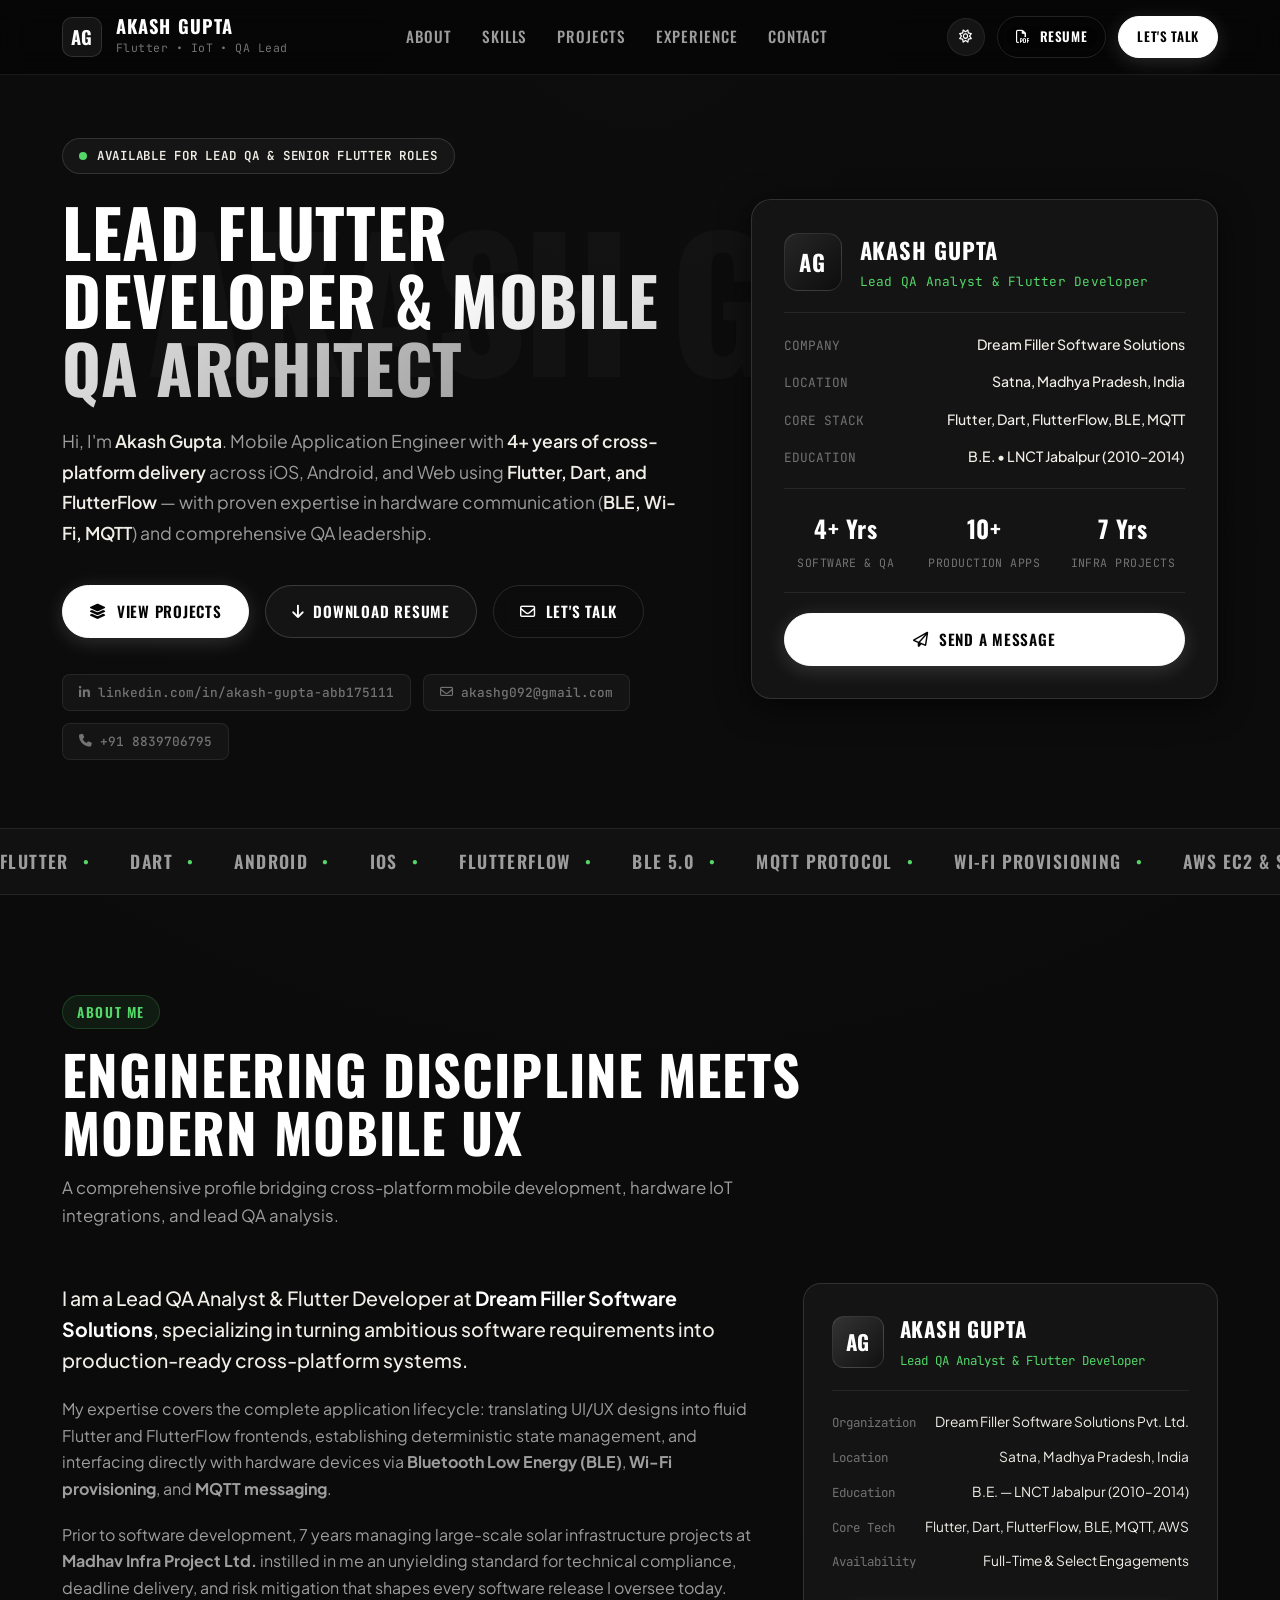
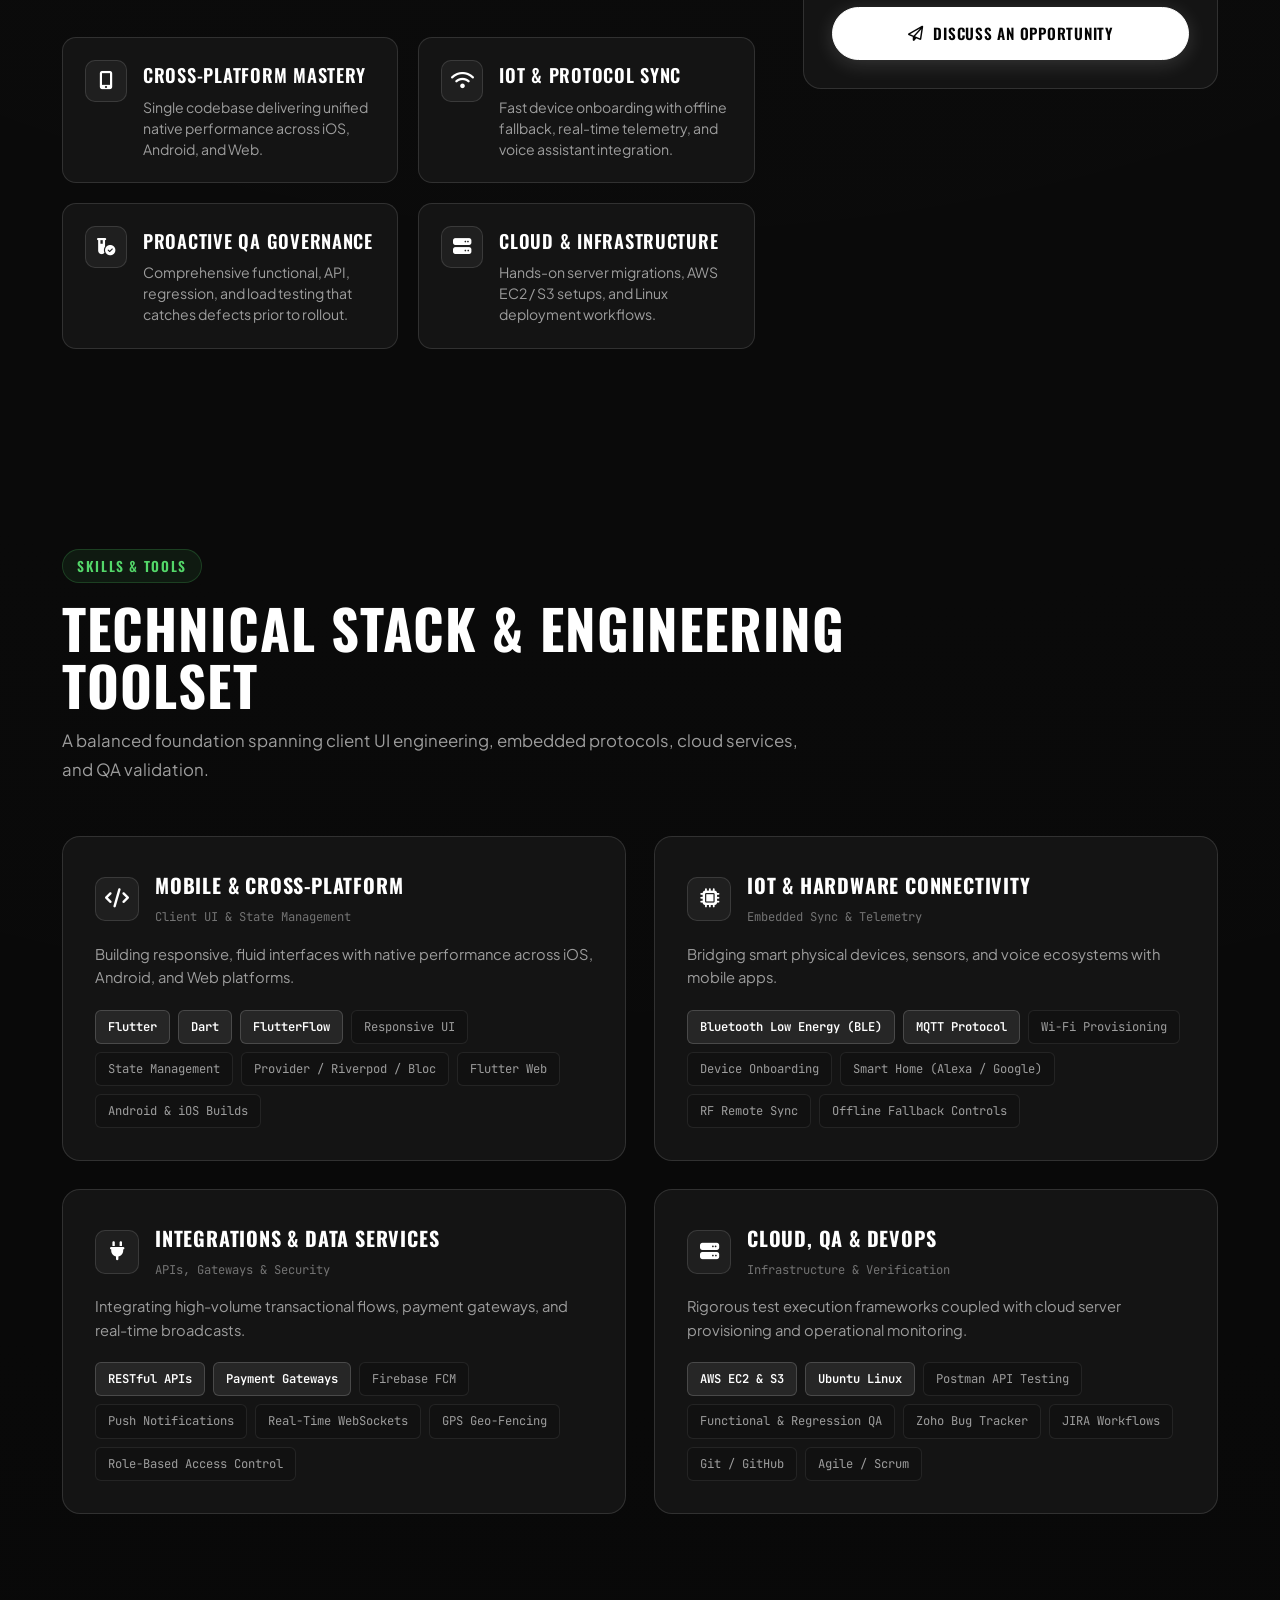
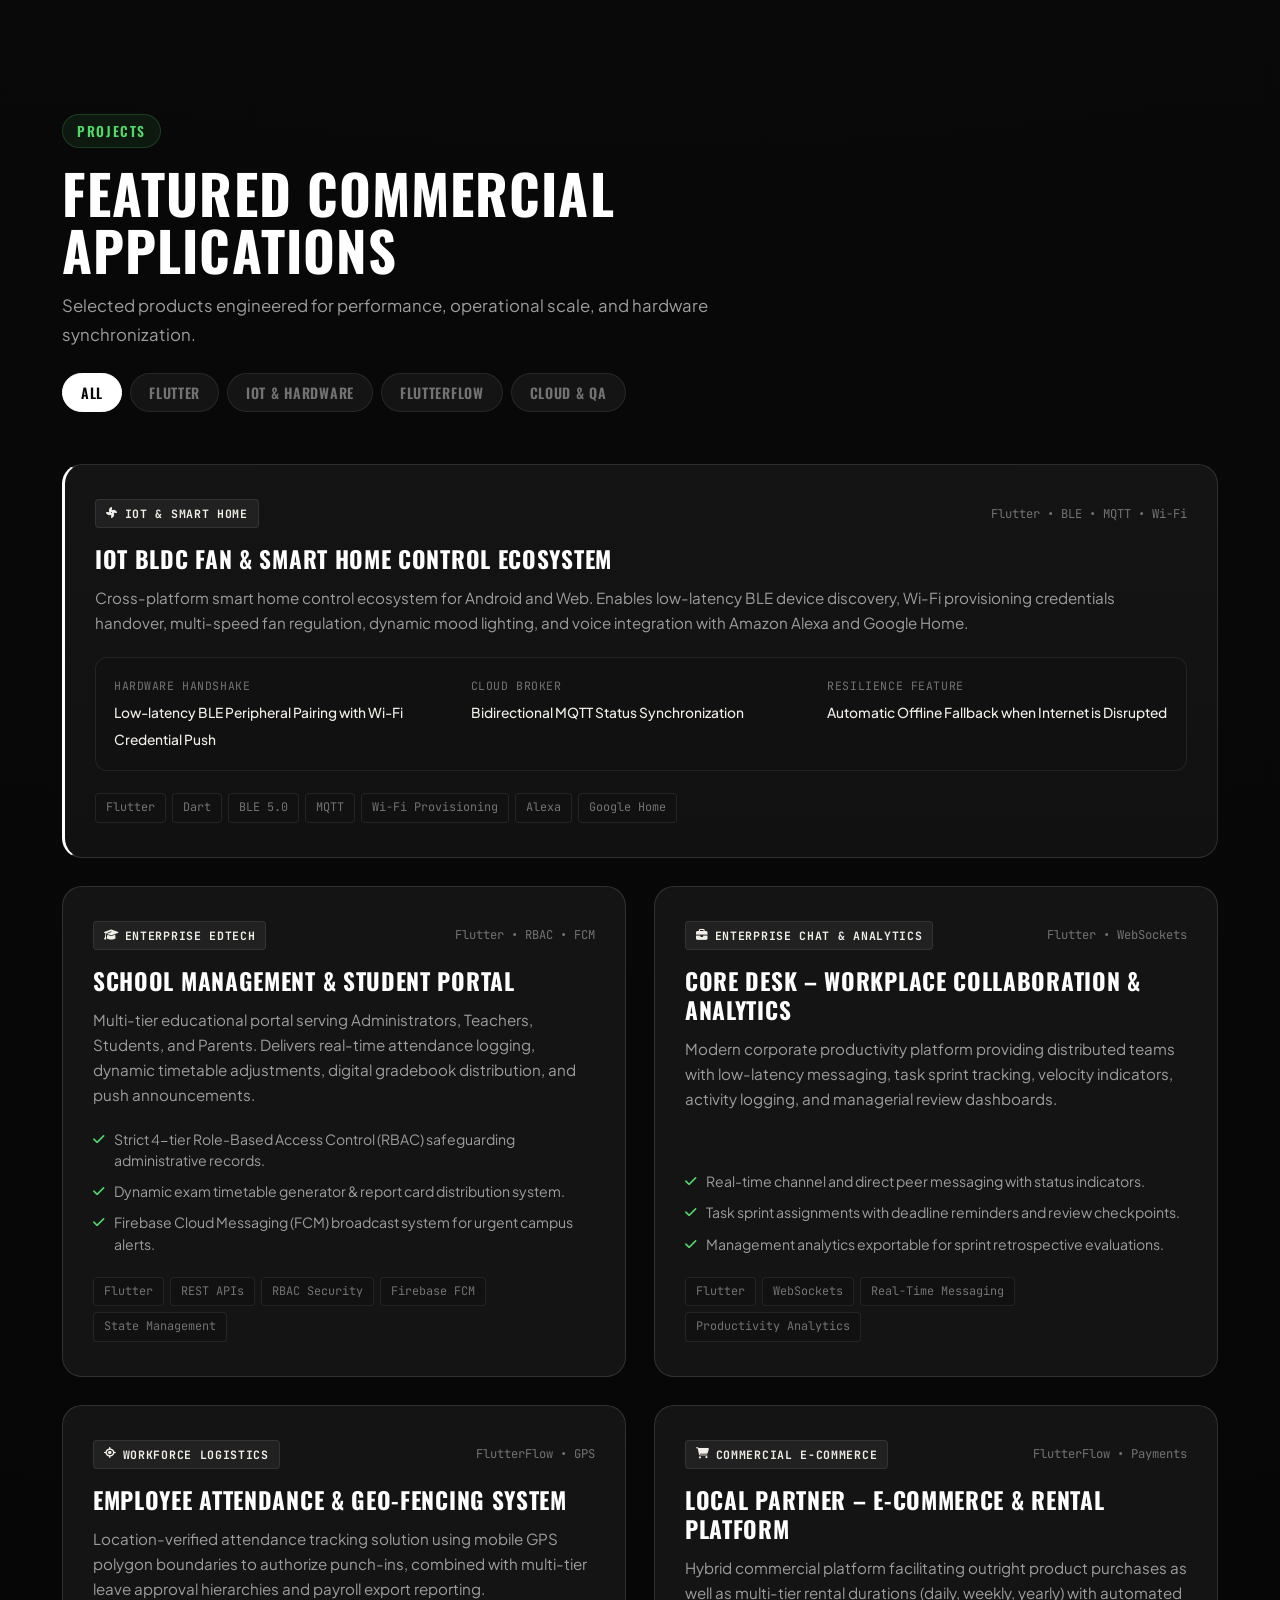
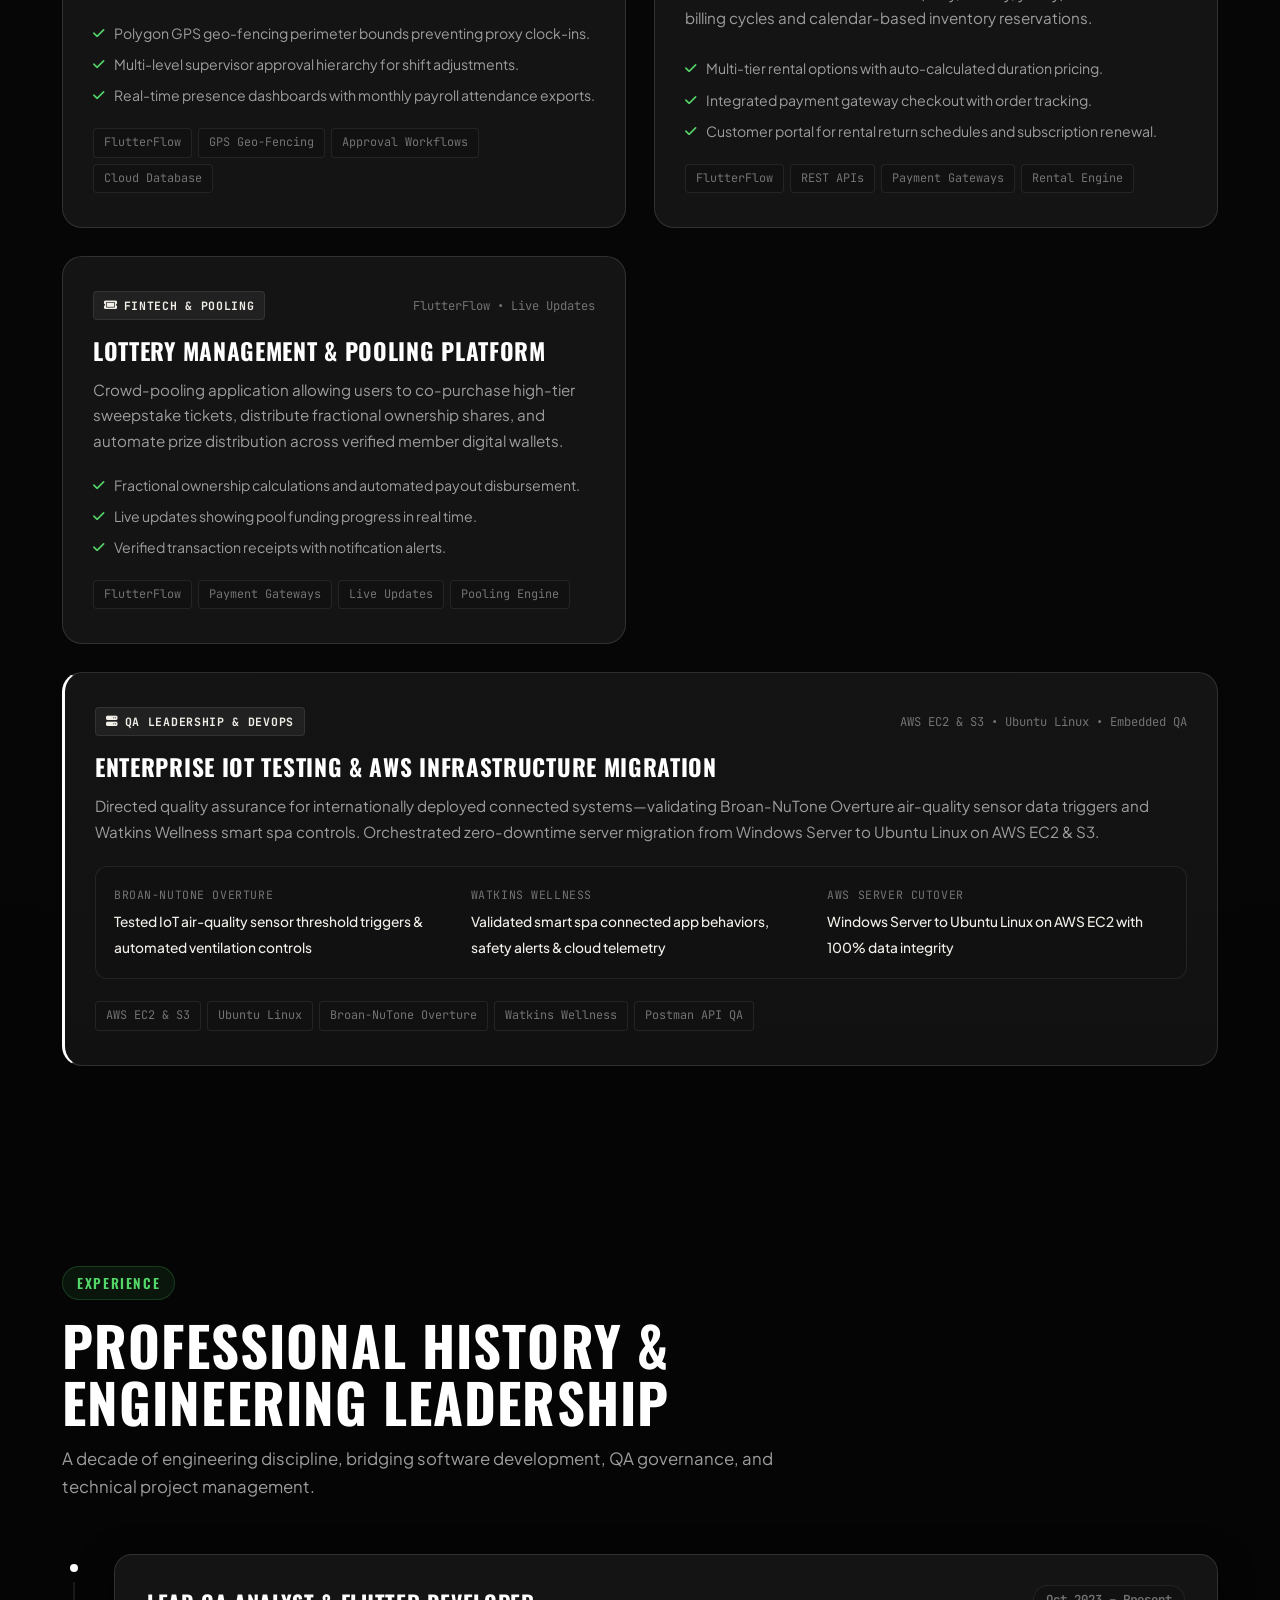
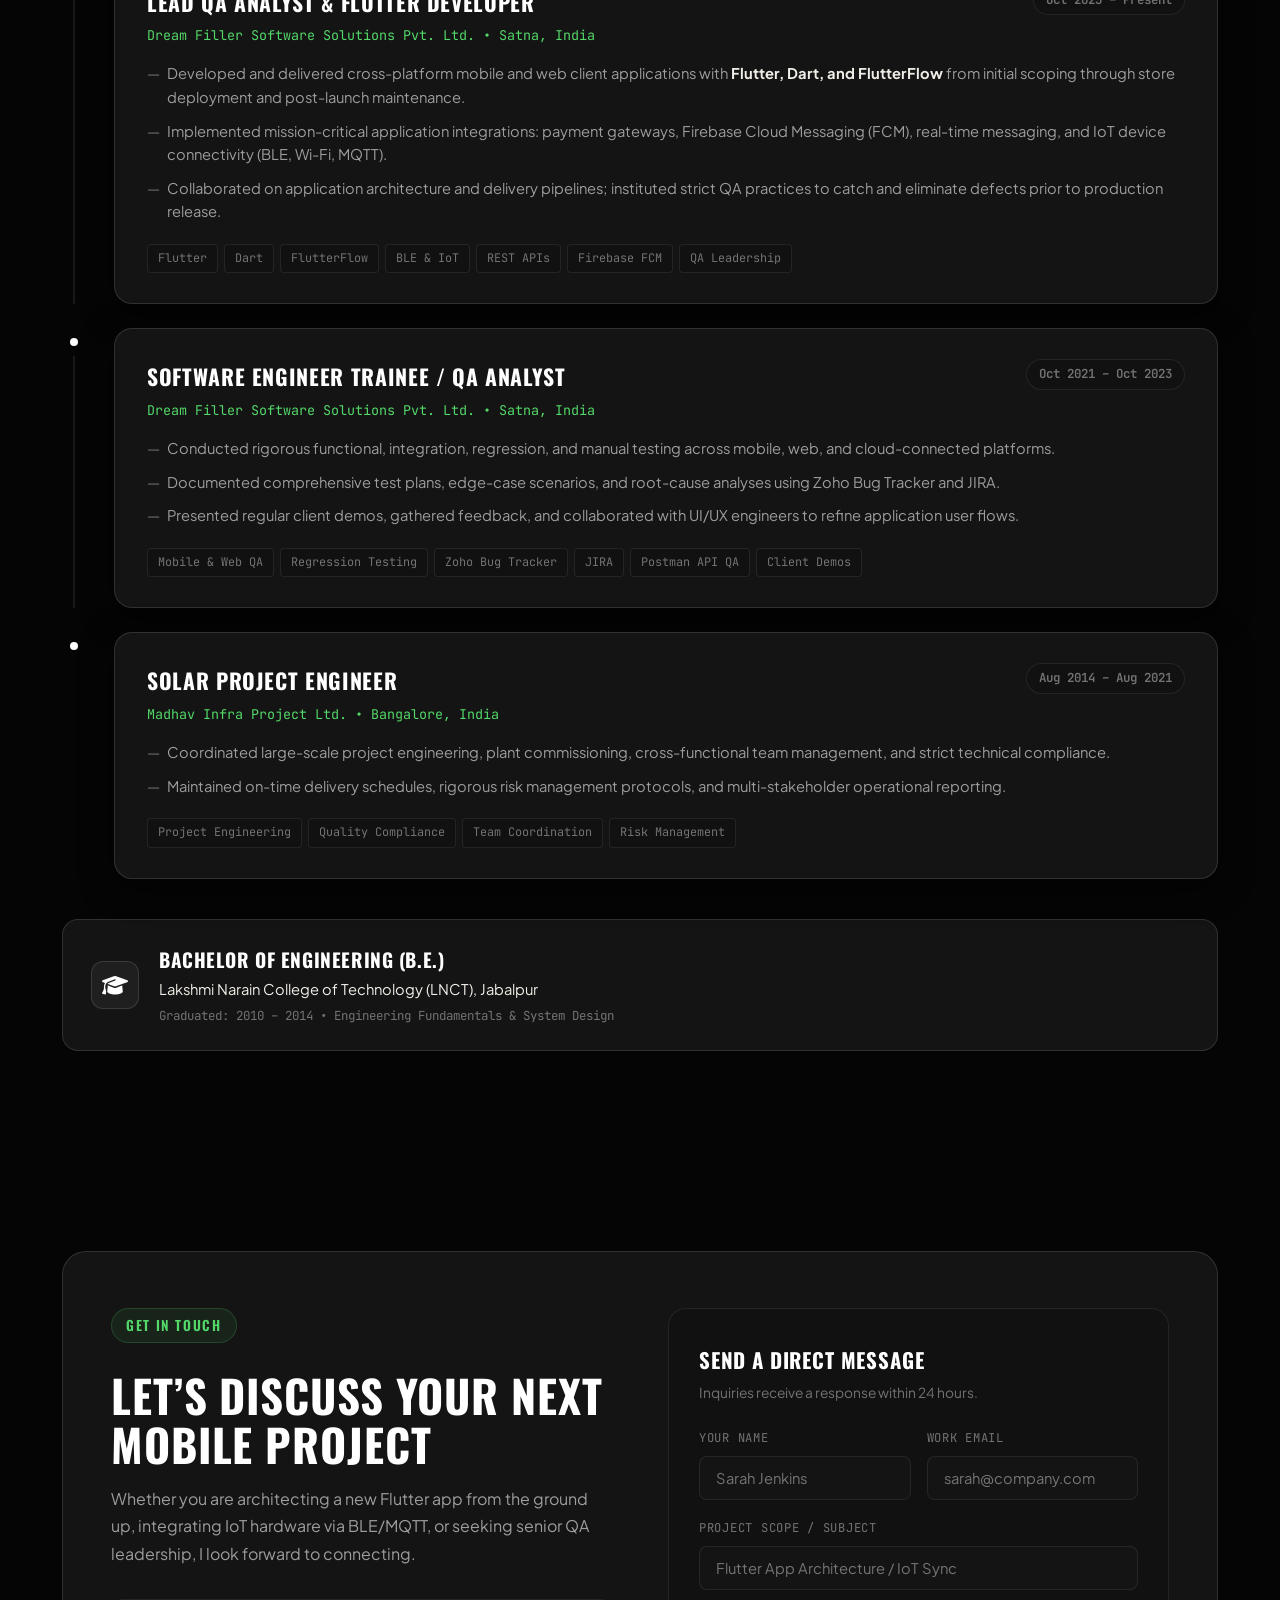
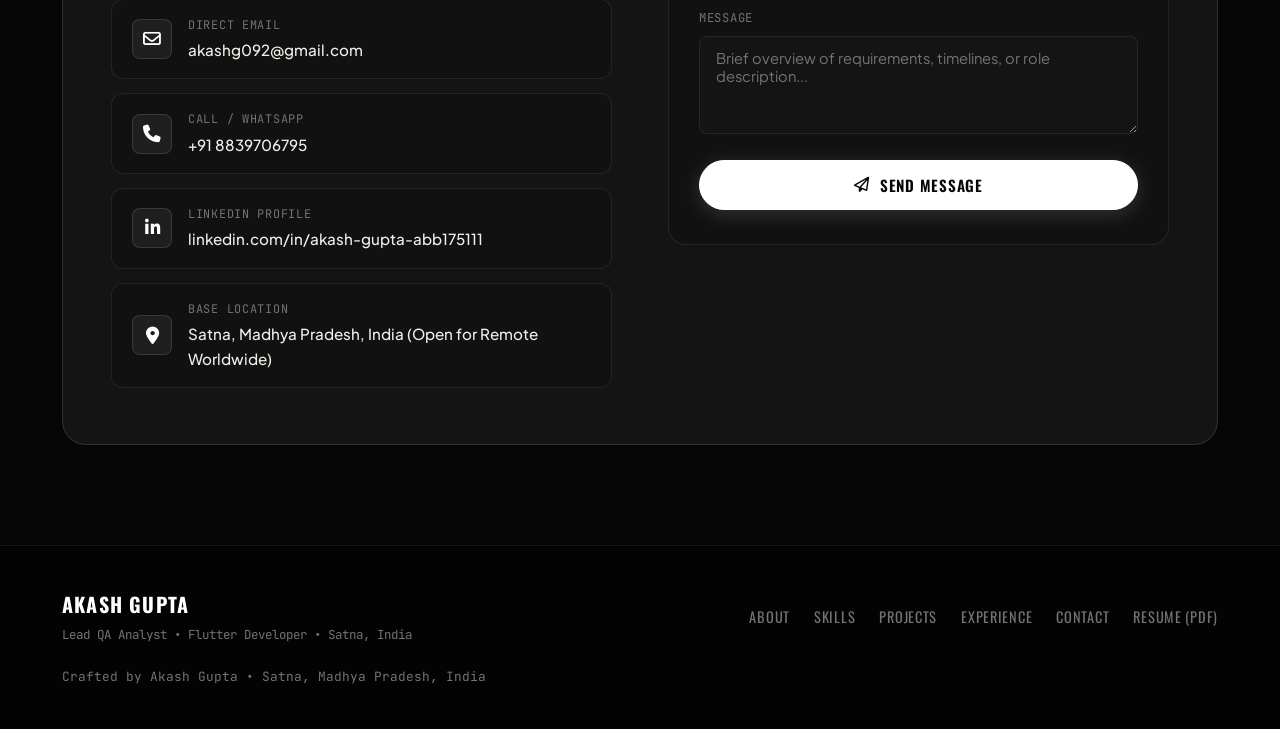
==== commit 6943402a: "feat: redesign portfolio UI matching cinematic dark aesthetic of reference app" ====
--- a/portfolio/index.html
+++ b/portfolio/index.html
@@ -3,22 +3,20 @@
 <head>
   <meta charset="UTF-8" />
   <meta name="viewport" content="width=device-width, initial-scale=1.0" />
-  <title>Akash Gupta | Senior Flutter Engineer & IoT Architect</title>
-  <meta name="description" content="Portfolio of Akash Gupta - Senior Flutter Developer, Mobile Architect, and IoT Specialist with 4+ years of cross-platform engineering experience." />
-
-  <!-- Premium Typography -->
+  <title>Akash Gupta | Lead QA Analyst & Senior Flutter Developer</title>
+  <meta name="description" content="Portfolio of Akash Gupta - Lead QA Analyst, Flutter Developer, and IoT Systems Specialist with 4+ years of cross-platform engineering experience." />
+
+  <!-- Premium High-Impact Typography (Oswald + Plus Jakarta Sans + JetBrains Mono) -->
   <link rel="preconnect" href="https://fonts.googleapis.com" />
   <link rel="preconnect" href="https://fonts.gstatic.com" crossorigin />
-  <link href="https://fonts.googleapis.com/css2?family=Plus+Jakarta+Sans:wght@300;400;500;600;700;800&family=JetBrains+Mono:wght@400;500;600;700&display=swap" rel="stylesheet" />
+  <link href="https://fonts.googleapis.com/css2?family=JetBrains+Mono:wght@400;500;600;700&family=Oswald:wght@500;600;700;800&family=Plus+Jakarta+Sans:wght@300;400;500;600;700;800&display=swap" rel="stylesheet" />
 
   <!-- Font Awesome Icons -->
   <link rel="stylesheet" href="https://cdnjs.cloudflare.com/ajax/libs/font-awesome/6.5.1/css/all.min.css" />
 
   <link rel="stylesheet" href="style.css" />
 </head>
-<body class="theme-light">
-  <!-- Subtle Background Grid Pattern -->
-  <div class="bg-grid-pattern"></div>
+<body class="theme-dark">
 
   <!-- Sleek Floating Header -->
   <header class="header-wrapper">
@@ -33,8 +31,8 @@
 
       <nav class="nav-links">
         <a href="#about" class="nav-item">About</a>
-        <a href="#expertise" class="nav-item">Expertise</a>
-        <a href="#projects" class="nav-item">Case Studies</a>
+        <a href="#expertise" class="nav-item">Skills</a>
+        <a href="#projects" class="nav-item">Projects</a>
         <a href="#career" class="nav-item">Experience</a>
         <a href="#contact" class="nav-item">Contact</a>
       </nav>
@@ -42,7 +40,7 @@
       <div class="header-actions">
         <!-- Palette Switcher -->
         <button class="theme-btn" id="themeBtn" title="Switch Theme">
-          <i class="fa-regular fa-moon" id="themeIcon"></i>
+          <i class="fa-regular fa-sun" id="themeIcon"></i>
         </button>
 
         <a href="Akash_Gupta_Resume.pdf" target="_blank" class="btn btn-outline btn-sm">
@@ -50,7 +48,7 @@
         </a>
 
         <a href="#contact" class="btn btn-primary btn-sm">
-          Hire / Connect
+          Let's Talk
         </a>
       </div>
     </div>
@@ -59,30 +57,34 @@
   <main class="page-main">
     <!-- 1. HERO SECTION -->
     <section class="hero-section" id="hero">
+      <!-- Giant Stylized Watermark (Ashutosh Design Element) -->
+      <div class="hero-watermark">AKASH GUPTA</div>
+
       <div class="container hero-grid">
         <!-- Left: Pitch & Bio -->
         <div class="hero-text-col">
           <div class="eyebrow-pill">
-            <span>Lead QA Analyst &bull; Flutter &bull; IoT Systems</span>
+            <span class="status-dot-emerald"></span>
+            <span>Available for Lead QA & Senior Flutter Roles</span>
           </div>
 
           <h1 class="hero-title">
-            Building reliable <span class="highlight-text">Flutter mobile apps</span> and connected systems.
+            Lead Flutter Developer & <span class="highlight-text">Mobile QA Architect</span>
           </h1>
 
           <p class="hero-subtext">
-            Hi, I'm <strong>Akash Gupta</strong>. I bring <strong>4+ years of cross-platform engineering</strong> across iOS, Android, and Web using <strong>Flutter, Dart, and FlutterFlow</strong> &mdash; with proven expertise in hardware communication (<strong>BLE, Wi-Fi, MQTT</strong>) and comprehensive QA leadership.
+            Hi, I'm <strong>Akash Gupta</strong>. Mobile Application Engineer with <strong>4+ years of cross-platform delivery</strong> across iOS, Android, and Web using <strong>Flutter, Dart, and FlutterFlow</strong> &mdash; with proven expertise in hardware communication (<strong>BLE, Wi-Fi, MQTT</strong>) and comprehensive QA leadership.
           </p>
 
           <div class="hero-cta-group">
             <a href="#projects" class="btn btn-primary">
-              <i class="fa-solid fa-layer-group"></i> Explore Projects
+              <i class="fa-solid fa-layer-group"></i> View Projects
             </a>
             <a href="Akash_Gupta_Resume.pdf" target="_blank" class="btn btn-secondary">
               <i class="fa-solid fa-arrow-down"></i> Download Resume
             </a>
             <a href="#contact" class="btn btn-outline">
-              <i class="fa-regular fa-envelope"></i> Get in Touch
+              <i class="fa-regular fa-envelope"></i> Let's Talk
             </a>
           </div>
 
@@ -102,7 +104,7 @@
           </div>
         </div>
 
-        <!-- Right: Professional Profile Card -->
+        <!-- Right: Modern Glass Profile Card -->
         <div class="hero-widget-col">
           <div class="profile-card-modern">
             <div class="pcm-header">
@@ -115,19 +117,19 @@
 
             <div class="pcm-details">
               <div class="pcm-row">
-                <span class="pcm-label">Company</span>
+                <span class="pcm-label">COMPANY</span>
                 <span class="pcm-val">Dream Filler Software Solutions</span>
               </div>
               <div class="pcm-row">
-                <span class="pcm-label">Location</span>
+                <span class="pcm-label">LOCATION</span>
                 <span class="pcm-val">Satna, Madhya Pradesh, India</span>
               </div>
               <div class="pcm-row">
-                <span class="pcm-label">Core Stack</span>
+                <span class="pcm-label">CORE STACK</span>
                 <span class="pcm-val">Flutter, Dart, FlutterFlow, BLE, MQTT</span>
               </div>
               <div class="pcm-row">
-                <span class="pcm-label">Education</span>
+                <span class="pcm-label">EDUCATION</span>
                 <span class="pcm-val">B.E. &bull; LNCT Jabalpur (2010&ndash;2014)</span>
               </div>
             </div>
@@ -149,7 +151,7 @@
 
             <div class="pcm-action">
               <a href="#contact" class="btn btn-primary btn-block">
-                <i class="fa-regular fa-envelope"></i> Send a Message
+                <i class="fa-regular fa-paper-plane"></i> Send a Message
               </a>
             </div>
           </div>
@@ -157,45 +159,38 @@
       </div>
     </section>
 
-    <!-- 2. METRICS STATS RIBBON -->
-    <section class="stats-ribbon-section">
-      <div class="container">
-        <div class="stats-ribbon">
-          <div class="stat-item">
-            <div class="stat-icon-wrap"><i class="fa-solid fa-code-branch"></i></div>
-            <div class="stat-data">
-              <span class="stat-num">4+ Years</span>
-              <span class="stat-desc">Mobile Development & QA</span>
-            </div>
-          </div>
-          <div class="stat-divider"></div>
-
-          <div class="stat-item">
-            <div class="stat-icon-wrap"><i class="fa-solid fa-cubes"></i></div>
-            <div class="stat-data">
-              <span class="stat-num">10+ Products</span>
-              <span class="stat-desc">Commercial Apps Deployed</span>
-            </div>
-          </div>
-          <div class="stat-divider"></div>
-
-          <div class="stat-item">
-            <div class="stat-icon-wrap"><i class="fa-solid fa-tower-broadcast"></i></div>
-            <div class="stat-data">
-              <span class="stat-num">IoT Protocols</span>
-              <span class="stat-desc">BLE, Wi-Fi & MQTT Hardware</span>
-            </div>
-          </div>
-          <div class="stat-divider"></div>
-
-          <div class="stat-item">
-            <div class="stat-icon-wrap"><i class="fa-solid fa-check-double"></i></div>
-            <div class="stat-data">
-              <span class="stat-num">End-to-End</span>
-              <span class="stat-desc">Requirements to AWS Cutover</span>
-            </div>
-          </div>
-        </div>
+    <!-- 2. TOOL WAVE MARQUEE TICKER (Ashutosh Portfolio Design Element) -->
+    <section class="marquee-ribbon-section">
+      <div class="marquee-track">
+        <div class="marquee-pill">FLUTTER <span class="marquee-dot">&bull;</span></div>
+        <div class="marquee-pill">DART <span class="marquee-dot">&bull;</span></div>
+        <div class="marquee-pill">ANDROID <span class="marquee-dot">&bull;</span></div>
+        <div class="marquee-pill">IOS <span class="marquee-dot">&bull;</span></div>
+        <div class="marquee-pill">FLUTTERFLOW <span class="marquee-dot">&bull;</span></div>
+        <div class="marquee-pill">BLE 5.0 <span class="marquee-dot">&bull;</span></div>
+        <div class="marquee-pill">MQTT PROTOCOL <span class="marquee-dot">&bull;</span></div>
+        <div class="marquee-pill">WI-FI PROVISIONING <span class="marquee-dot">&bull;</span></div>
+        <div class="marquee-pill">AWS EC2 & S3 <span class="marquee-dot">&bull;</span></div>
+        <div class="marquee-pill">FIREBASE FCM <span class="marquee-dot">&bull;</span></div>
+        <div class="marquee-pill">POSTMAN API TESTING <span class="marquee-dot">&bull;</span></div>
+        <div class="marquee-pill">ZOHO BUG TRACKER <span class="marquee-dot">&bull;</span></div>
+        <div class="marquee-pill">JIRA WORKFLOWS <span class="marquee-dot">&bull;</span></div>
+        <div class="marquee-pill">GIT & GITHUB <span class="marquee-dot">&bull;</span></div>
+        <!-- Duplicate for continuous seamless marquee loop -->
+        <div class="marquee-pill">FLUTTER <span class="marquee-dot">&bull;</span></div>
+        <div class="marquee-pill">DART <span class="marquee-dot">&bull;</span></div>
+        <div class="marquee-pill">ANDROID <span class="marquee-dot">&bull;</span></div>
+        <div class="marquee-pill">IOS <span class="marquee-dot">&bull;</span></div>
+        <div class="marquee-pill">FLUTTERFLOW <span class="marquee-dot">&bull;</span></div>
+        <div class="marquee-pill">BLE 5.0 <span class="marquee-dot">&bull;</span></div>
+        <div class="marquee-pill">MQTT PROTOCOL <span class="marquee-dot">&bull;</span></div>
+        <div class="marquee-pill">WI-FI PROVISIONING <span class="marquee-dot">&bull;</span></div>
+        <div class="marquee-pill">AWS EC2 & S3 <span class="marquee-dot">&bull;</span></div>
+        <div class="marquee-pill">FIREBASE FCM <span class="marquee-dot">&bull;</span></div>
+        <div class="marquee-pill">POSTMAN API TESTING <span class="marquee-dot">&bull;</span></div>
+        <div class="marquee-pill">ZOHO BUG TRACKER <span class="marquee-dot">&bull;</span></div>
+        <div class="marquee-pill">JIRA WORKFLOWS <span class="marquee-dot">&bull;</span></div>
+        <div class="marquee-pill">GIT & GITHUB <span class="marquee-dot">&bull;</span></div>
       </div>
     </section>
 
@@ -203,7 +198,7 @@
     <section class="section about-section" id="about">
       <div class="container">
         <div class="section-tag-group">
-          <span class="section-badge">About</span>
+          <span class="section-badge">About Me</span>
           <h2 class="section-heading">Engineering Discipline Meets Modern Mobile UX</h2>
           <p class="section-intro">
             A comprehensive profile bridging cross-platform mobile development, hardware IoT integrations, and lead QA analysis.
@@ -288,7 +283,7 @@
               </div>
             </div>
 
-            <div class="profile-action-btn">
+            <div class="profile-action-btn" style="margin-top: 14px;">
               <a href="#contact" class="btn btn-primary btn-block">
                 <i class="fa-regular fa-paper-plane"></i> Discuss an Opportunity
               </a>
@@ -441,7 +436,7 @@
               </div>
               <div class="arch-col">
                 <span class="arch-lbl">Cloud Broker</span>
-                <span class="arch-val">Bidirectional MQTT Telemetry & Status Sync</span>
+                <span class="arch-val">Bidirectional MQTT Status Synchronization</span>
               </div>
               <div class="arch-col">
                 <span class="arch-lbl">Resilience Feature</span>
@@ -569,12 +564,12 @@
           <article class="case-card" data-category="flutterflow">
             <div class="case-badge-row">
               <span class="badge-cat flutterflow"><i class="fa-solid fa-ticket"></i> FinTech & Pooling</span>
-              <span class="badge-tech">FlutterFlow &bull; Live Telemetry</span>
+              <span class="badge-tech">FlutterFlow &bull; Live Updates</span>
             </div>
 
             <h3 class="case-card-title">Lottery Management & Pooling Platform</h3>
             <p class="case-card-summary">
-              Collaborative pool syndication platform enabling participants to collaboratively fund pool tickets, verify real-time draw updates, and automate fractional payout distributions.
+              Crowd-pooling application allowing users to co-purchase high-tier sweepstake tickets, distribute fractional ownership shares, and automate prize distribution across verified member digital wallets.
             </p>
 
             <div class="case-highlights-list">
--- a/portfolio/style.css
+++ b/portfolio/style.css
@@ -1,73 +1,87 @@
 /* ==========================================================================
-   Akash Gupta - Senior Engineering Portfolio
-   High-End Executive & Modern Bento-Grid Design System
+   Akash Gupta - Executive Engineering Portfolio
+   Cinematic Dark & Modern Architectural Glass System
+   Inspired by High-End Mobile Developer Portfolio Aesthetics
    ========================================================================== */
 
 /* --------------------------------------------------------------------------
-   Light Theme (Default: Crisp Alabaster, Obsidian Navy & Flutter Azure)
+   Default Theme: Cinematic Obsidian Black (Ashutosh Portfolio Design Language)
    -------------------------------------------------------------------------- */
-:root, body.theme-light {
-  --bg-page: #f8fafc;
-  --bg-surface: #ffffff;
-  --bg-elevated: #f1f5f9;
-  --bg-card-subtle: #f8fafc;
-  --bg-tag: #eff6ff;
-  --bg-tag-border: #bfdbfe;
-
-  --border-light: #e2e8f0;
-  --border-medium: #cbd5e1;
-  --border-active: #0284c7;
-
-  --text-head: #0f172a;        /* Deep obsidian navy */
-  --text-body: #334155;        /* Crisp readable slate */
-  --text-muted: #64748b;       /* Muted label */
-  --text-white: #ffffff;
-
-  --accent-flutter: #0284c7;   /* Flutter Azure */
-  --accent-flutter-hover: #0369a1;
+:root, body.theme-dark {
+  --bg-page: #050505;
+  --bg-darker: #030303;
+  --bg-surface: #141414;
+  --bg-elevated: #1B1B1B;
+  --bg-card-subtle: #111111;
+  --bg-tag: rgba(255, 255, 255, 0.06);
+  --bg-tag-border: rgba(255, 255, 255, 0.12);
+
+  --border-light: rgba(255, 255, 255, 0.08);
+  --border-medium: rgba(255, 255, 255, 0.16);
+  --border-active: rgba(255, 255, 255, 0.4);
+  --border-glass: rgba(255, 255, 255, 0.12);
+
+  --text-head: #FFFFFF;
+  --text-platinum: #F1EEE8;
+  --text-body: #9D9D9D;
+  --text-muted: #737373;
+  --text-white: #FFFFFF;
+
+  --accent-primary: #FFFFFF;
+  --accent-emerald: #53D769;
+  --accent-cyan: #22D3EE;
+  --accent-flutter: #38BDF8;
+  --accent-amber: #F59E0B;
+  --accent-purple: #A855F7;
+
+  --metallic-gradient: linear-gradient(135deg, #FFFFFF 0%, #A3A3A3 100%);
+  --dark-gradient: linear-gradient(180deg, #090909 0%, #030303 100%);
+  --card-glass-bg: rgba(20, 20, 20, 0.7);
+
+  --card-shadow: 0 8px 32px 0 rgba(0, 0, 0, 0.6);
+  --card-shadow-hover: 0 16px 48px 0 rgba(0, 0, 0, 0.85);
+
+  --font-display: 'Oswald', sans-serif;
+  --font-body: 'Plus Jakarta Sans', sans-serif;
+  --font-mono: 'JetBrains Mono', monospace;
+
+  --transition: all 0.28s cubic-bezier(0.16, 1, 0.3, 1);
+}
+
+/* Optional Light Mode for contrast preference */
+body.theme-light {
+  --bg-page: #F8FAFC;
+  --bg-darker: #F1F5F9;
+  --bg-surface: #FFFFFF;
+  --bg-elevated: #F1F5F9;
+  --bg-card-subtle: #F8FAFC;
+  --bg-tag: #EFF6FF;
+  --bg-tag-border: #BFDBFE;
+
+  --border-light: #E2E8F0;
+  --border-medium: #CBD5E1;
+  --border-active: #0284C7;
+  --border-glass: rgba(0, 0, 0, 0.08);
+
+  --text-head: #0F172A;
+  --text-platinum: #1E293B;
+  --text-body: #475569;
+  --text-muted: #64748B;
+  --text-white: #FFFFFF;
+
+  --accent-primary: #0F172A;
   --accent-emerald: #059669;
-  --accent-cyan: #0891b2;
-  --accent-purple: #7c3aed;
-  --accent-amber: #d97706;
-
-  --card-shadow: 0 4px 20px -2px rgba(15, 23, 42, 0.06), 0 2px 6px -1px rgba(15, 23, 42, 0.04);
-  --card-shadow-hover: 0 20px 40px -4px rgba(15, 23, 42, 0.12), 0 6px 16px -2px rgba(15, 23, 42, 0.06);
-
-  --grid-dot-color: rgba(148, 163, 184, 0.25);
-  --transition: all 0.24s cubic-bezier(0.16, 1, 0.3, 1);
-}
-
-/* --------------------------------------------------------------------------
-   Dark Theme (Linear / Vercel Midnight Obsidian & Brushed Accents)
-   -------------------------------------------------------------------------- */
-body.theme-dark {
-  --bg-page: #0b0f17;
-  --bg-surface: #111622;
-  --bg-elevated: #1a2233;
-  --bg-card-subtle: #141b2b;
-  --bg-tag: rgba(56, 189, 248, 0.1);
-  --bg-tag-border: rgba(56, 189, 248, 0.25);
-
-  --border-light: rgba(255, 255, 255, 0.08);
-  --border-medium: rgba(255, 255, 255, 0.15);
-  --border-active: #38bdf8;
-
-  --text-head: #f8fafc;
-  --text-body: #cbd5e1;
-  --text-muted: #94a3b8;
-  --text-white: #ffffff;
-
-  --accent-flutter: #38bdf8;
-  --accent-flutter-hover: #7dd3fc;
-  --accent-emerald: #34d399;
-  --accent-cyan: #22d3ee;
-  --accent-purple: #a855f7;
-  --accent-amber: #fbbf24;
-
-  --card-shadow: 0 4px 24px rgba(0, 0, 0, 0.4);
-  --card-shadow-hover: 0 20px 48px rgba(0, 0, 0, 0.65);
-
-  --grid-dot-color: rgba(255, 255, 255, 0.05);
+  --accent-cyan: #0891B2;
+  --accent-flutter: #0284C7;
+  --accent-amber: #D97706;
+  --accent-purple: #7C3AED;
+
+  --metallic-gradient: linear-gradient(135deg, #0F172A 0%, #334155 100%);
+  --dark-gradient: linear-gradient(180deg, #F8FAFC 0%, #F1F5F9 100%);
+  --card-glass-bg: rgba(255, 255, 255, 0.85);
+
+  --card-shadow: 0 4px 20px -2px rgba(15, 23, 42, 0.06);
+  --card-shadow-hover: 0 20px 40px -4px rgba(15, 23, 42, 0.12);
 }
 
 /* --------------------------------------------------------------------------
@@ -83,83 +97,28 @@
   scroll-behavior: smooth;
   font-size: 16px;
   -webkit-font-smoothing: antialiased;
+  -moz-osx-font-smoothing: grayscale;
 }
 
 body {
-  font-family: 'Plus Jakarta Sans', -apple-system, BlinkMacSystemFont, 'Segoe UI', Roboto, sans-serif;
+  font-family: var(--font-body);
   background-color: var(--bg-page);
+  background-image: radial-gradient(circle at 50% 0%, rgba(255, 255, 255, 0.03) 0%, transparent 70%);
   color: var(--text-body);
   line-height: 1.65;
   transition: background-color 0.3s ease, color 0.3s ease;
   position: relative;
   overflow-x: hidden;
-}
-
-/* Clean Minimal Background */
-.bg-grid-pattern {
-  display: none;
+  min-height: 100vh;
 }
 
 .container {
   width: 100%;
-  max-width: 1180px;
+  max-width: 1220px;
   margin: 0 auto;
-  padding: 0 28px;
+  padding: 0 32px;
   position: relative;
   z-index: 1;
-}
-
-.section {
-  padding: 96px 0;
-}
-
-/* --------------------------------------------------------------------------
-   Typography Helpers
-   -------------------------------------------------------------------------- */
-.highlight-text {
-  background: linear-gradient(135deg, #0284c7 0%, #2563eb 50%, #7c3aed 100%);
-  -webkit-background-clip: text;
-  -webkit-text-fill-color: transparent;
-}
-body.theme-dark .highlight-text {
-  background: linear-gradient(135deg, #38bdf8 0%, #60a5fa 50%, #a855f7 100%);
-  -webkit-background-clip: text;
-  -webkit-text-fill-color: transparent;
-}
-
-.section-tag-group {
-  margin-bottom: 48px;
-}
-
-.section-badge {
-  display: inline-block;
-  font-family: inherit;
-  font-size: 0.8rem;
-  font-weight: 600;
-  letter-spacing: 0.02em;
-  text-transform: none;
-  color: var(--accent-flutter);
-  background: var(--bg-tag);
-  border: 1px solid var(--bg-tag-border);
-  padding: 4px 12px;
-  border-radius: 999px;
-  margin-bottom: 12px;
-}
-
-.section-heading {
-  font-size: 2.45rem;
-  font-weight: 800;
-  letter-spacing: -0.03em;
-  line-height: 1.25;
-  color: var(--text-head);
-  max-width: 820px;
-}
-
-.section-intro {
-  font-size: 1.08rem;
-  color: var(--text-muted);
-  margin-top: 10px;
-  max-width: 680px;
 }
 
 /* --------------------------------------------------------------------------
@@ -171,56 +130,57 @@
   justify-content: center;
   gap: 10px;
   padding: 13px 26px;
-  font-size: 0.92rem;
-  font-weight: 650;
-  border-radius: 8px;
+  border-radius: 999px;
+  font-family: var(--font-display);
+  font-size: 0.95rem;
+  font-weight: 600;
+  letter-spacing: 0.05em;
+  text-transform: uppercase;
   text-decoration: none;
   cursor: pointer;
+  border: 1px solid transparent;
   transition: var(--transition);
-  font-family: inherit;
-  border: 1px solid transparent;
-}
-
-.btn-sm {
-  padding: 8px 18px;
-  font-size: 0.84rem;
 }
 
 .btn-primary {
-  background: var(--accent-flutter);
-  color: var(--text-white);
-  border-color: var(--accent-flutter);
-  box-shadow: 0 4px 14px rgba(2, 132, 199, 0.25);
+  background: var(--text-white);
+  color: #050505;
+  border-color: var(--text-white);
+  box-shadow: 0 4px 20px rgba(255, 255, 255, 0.15);
 }
 .btn-primary:hover {
-  background: var(--accent-flutter-hover);
-  border-color: var(--accent-flutter-hover);
+  background: #E5E5E5;
   transform: translateY(-2px);
-  box-shadow: 0 8px 24px rgba(2, 132, 199, 0.35);
+  box-shadow: 0 8px 24px rgba(255, 255, 255, 0.25);
 }
 
 .btn-secondary {
   background: var(--bg-surface);
   color: var(--text-head);
-  border-color: var(--border-medium);
-  box-shadow: var(--card-shadow);
+  border: 1px solid var(--border-medium);
 }
 .btn-secondary:hover {
-  border-color: var(--accent-flutter);
-  color: var(--accent-flutter);
+  background: var(--bg-elevated);
+  border-color: var(--text-white);
   transform: translateY(-2px);
 }
 
 .btn-outline {
   background: transparent;
   color: var(--text-head);
-  border-color: var(--border-medium);
+  border: 1px solid var(--border-glass);
+  backdrop-filter: blur(8px);
 }
 .btn-outline:hover {
-  background: var(--bg-elevated);
-  border-color: var(--accent-flutter);
-  color: var(--accent-flutter);
+  border-color: var(--text-white);
+  background: rgba(255, 255, 255, 0.05);
   transform: translateY(-2px);
+}
+
+.btn-sm {
+  padding: 9px 18px;
+  font-size: 0.82rem;
+  border-radius: 999px;
 }
 
 .btn-block {
@@ -228,183 +188,268 @@
 }
 
 /* --------------------------------------------------------------------------
-   Header / Navigation (Floating Glass Pill)
+   Typography Standards
+   -------------------------------------------------------------------------- */
+.section-tag-group {
+  margin-bottom: 52px;
+}
+
+.section-badge {
+  display: inline-block;
+  font-family: var(--font-display);
+  font-size: 0.85rem;
+  font-weight: 600;
+  letter-spacing: 0.12em;
+  text-transform: uppercase;
+  color: var(--accent-emerald);
+  background: rgba(83, 215, 105, 0.08);
+  border: 1px solid rgba(83, 215, 105, 0.2);
+  padding: 5px 14px;
+  border-radius: 999px;
+  margin-bottom: 16px;
+}
+
+.section-heading {
+  font-family: var(--font-display);
+  font-size: clamp(2.2rem, 4.5vw, 3.4rem);
+  font-weight: 700;
+  letter-spacing: 0.02em;
+  line-height: 1.05;
+  text-transform: uppercase;
+  color: var(--text-head);
+  max-width: 860px;
+}
+
+.section-intro {
+  font-size: 1.05rem;
+  color: var(--text-body);
+  line-height: 1.7;
+  max-width: 740px;
+  margin-top: 14px;
+}
+
+/* --------------------------------------------------------------------------
+   Header & Navigation
    -------------------------------------------------------------------------- */
 .header-wrapper {
-  position: sticky;
-  top: 16px;
+  position: fixed;
+  top: 0;
+  left: 0;
+  right: 0;
   z-index: 100;
-  padding: 0 24px;
-  margin-bottom: 24px;
+  padding: 16px 0;
+  backdrop-filter: blur(14px);
+  -webkit-backdrop-filter: blur(14px);
+  background: rgba(5, 5, 5, 0.75);
+  border-bottom: 1px solid var(--border-light);
+  transition: var(--transition);
 }
 
 .header-container {
-  max-width: 1180px;
+  display: flex;
+  align-items: center;
+  justify-content: space-between;
+  max-width: 1220px;
   margin: 0 auto;
-  height: 68px;
-  background: rgba(255, 255, 255, 0.88);
-  backdrop-filter: blur(18px);
-  -webkit-backdrop-filter: blur(18px);
+  padding: 0 32px;
+}
+
+.brand-group {
+  display: flex;
+  align-items: center;
+  gap: 14px;
+  text-decoration: none;
+}
+
+.brand-avatar {
+  width: 40px;
+  height: 40px;
+  border-radius: 10px;
+  background: var(--bg-surface);
+  border: 1px solid var(--border-glass);
+  color: var(--text-white);
+  display: flex;
+  align-items: center;
+  justify-content: center;
+  font-family: var(--font-display);
+  font-weight: 700;
+  font-size: 1.15rem;
+  letter-spacing: 0.02em;
+}
+
+.brand-text {
+  display: flex;
+  flex-direction: column;
+}
+
+.brand-name {
+  font-family: var(--font-display);
+  font-size: 1.15rem;
+  font-weight: 700;
+  letter-spacing: 0.06em;
+  text-transform: uppercase;
+  color: var(--text-head);
+  line-height: 1.1;
+}
+
+.brand-role {
+  font-family: var(--font-mono);
+  font-size: 0.72rem;
+  color: var(--text-muted);
+  letter-spacing: 0.04em;
+  margin-top: 2px;
+}
+
+.nav-links {
+  display: flex;
+  align-items: center;
+  gap: 30px;
+}
+
+.nav-item {
+  font-family: var(--font-display);
+  font-size: 0.95rem;
+  font-weight: 500;
+  letter-spacing: 0.06em;
+  text-transform: uppercase;
+  color: var(--text-body);
+  text-decoration: none;
+  transition: var(--transition);
+  position: relative;
+}
+.nav-item:hover {
+  color: var(--text-white);
+}
+
+.header-actions {
+  display: flex;
+  align-items: center;
+  gap: 12px;
+}
+
+.theme-btn {
+  background: var(--bg-surface);
   border: 1px solid var(--border-light);
-  border-radius: 14px;
-  padding: 0 24px;
-  display: flex;
-  align-items: center;
-  justify-content: space-between;
-  box-shadow: var(--card-shadow);
-  transition: var(--transition);
-}
-body.theme-dark .header-container {
-  background: rgba(17, 22, 34, 0.88);
-  box-shadow: 0 8px 30px rgba(0, 0, 0, 0.4);
-}
-
-.brand-group {
-  display: flex;
-  align-items: center;
-  gap: 12px;
-  text-decoration: none;
-}
-
-.brand-avatar {
   width: 38px;
   height: 38px;
-  border-radius: 8px;
-  background: var(--bg-tag);
-  border: 1px solid var(--bg-tag-border);
-  color: var(--accent-flutter);
-  font-family: 'JetBrains Mono', monospace;
-  font-weight: 800;
-  font-size: 0.95rem;
+  border-radius: 999px;
   display: flex;
   align-items: center;
   justify-content: center;
-}
-
-.brand-text {
-  display: flex;
-  flex-direction: column;
-}
-.brand-name {
-  font-size: 1.05rem;
-  font-weight: 800;
   color: var(--text-head);
-  letter-spacing: -0.02em;
-}
-.brand-role {
-  font-size: 0.72rem;
-  color: var(--text-muted);
-  font-family: 'JetBrains Mono', monospace;
-}
-
-.nav-links {
-  display: flex;
-  align-items: center;
-  gap: 28px;
-}
-
-.nav-item {
-  color: var(--text-body);
-  text-decoration: none;
-  font-size: 0.9rem;
-  font-weight: 600;
-  transition: var(--transition);
-}
-.nav-item:hover {
-  color: var(--accent-flutter);
-}
-
-.header-actions {
-  display: flex;
-  align-items: center;
-  gap: 12px;
-}
-
-.theme-btn {
-  width: 38px;
-  height: 38px;
-  border-radius: 8px;
-  background: var(--bg-elevated);
-  border: 1px solid var(--border-light);
-  color: var(--text-head);
-  display: flex;
-  align-items: center;
-  justify-content: center;
   cursor: pointer;
   transition: var(--transition);
 }
 .theme-btn:hover {
-  border-color: var(--accent-flutter);
-  color: var(--accent-flutter);
+  border-color: var(--text-white);
+  transform: rotate(15deg);
 }
 
 /* --------------------------------------------------------------------------
-   1. HERO SECTION
+   1. HERO SECTION (With Watermark & Architectural Framing)
    -------------------------------------------------------------------------- */
 .hero-section {
-  padding: 60px 0 70px;
+  position: relative;
+  min-height: 92vh;
+  padding: 130px 0 60px;
+  display: flex;
+  align-items: center;
+  overflow: hidden;
+}
+
+/* Giant Stylized Watermark (Ashutosh Design Element) */
+.hero-watermark {
+  position: absolute;
+  top: 18%;
+  left: 50%;
+  transform: translateX(-50%);
+  font-family: var(--font-display);
+  font-size: clamp(80px, 14vw, 210px);
+  font-weight: 800;
+  text-transform: uppercase;
+  letter-spacing: -0.02em;
+  color: rgba(255, 255, 255, 0.028);
+  white-space: nowrap;
+  pointer-events: none;
+  user-select: none;
+  z-index: 0;
 }
 
 .hero-grid {
   display: grid;
   grid-template-columns: 1.15fr 0.85fr;
-  gap: 48px;
-  align-items: center;
+  align-items: center;
+  gap: 56px;
+  position: relative;
+  z-index: 2;
+}
+
+.hero-text-col {
+  display: flex;
+  flex-direction: column;
 }
 
 .eyebrow-pill {
   display: inline-flex;
   align-items: center;
   gap: 10px;
-  padding: 6px 14px;
+  padding: 7px 16px;
   border-radius: 999px;
-  background: var(--bg-tag);
-  border: 1px solid var(--bg-tag-border);
-  font-size: 0.82rem;
+  background: rgba(255, 255, 255, 0.04);
+  border: 1px solid var(--border-glass);
+  font-family: var(--font-mono);
+  font-size: 0.78rem;
   font-weight: 600;
-  color: var(--accent-flutter);
-  margin-bottom: 22px;
-}
-
-.eyebrow-pill {
-  display: inline-flex;
-  align-items: center;
-  gap: 8px;
-  padding: 6px 14px;
-  border-radius: 9999px;
-  background: var(--bg-tag);
-  border: 1px solid var(--bg-tag-border);
-  font-size: 0.82rem;
+  letter-spacing: 0.06em;
+  text-transform: uppercase;
+  color: var(--text-platinum);
+  margin-bottom: 24px;
+  width: fit-content;
+}
+
+.status-dot-emerald {
+  width: 8px;
+  height: 8px;
+  border-radius: 50%;
+  background: var(--accent-emerald);
+}
+
+.hero-title {
+  font-family: var(--font-display);
+  font-size: clamp(2.8rem, 5.2vw, 4.4rem);
+  font-weight: 700;
+  line-height: 1.02;
+  letter-spacing: 0.01em;
+  text-transform: uppercase;
+  color: var(--text-head);
+  margin-bottom: 24px;
+}
+
+.highlight-text {
+  background: var(--metallic-gradient);
+  -webkit-background-clip: text;
+  -webkit-text-fill-color: transparent;
+  display: inline;
+}
+
+.hero-subtext {
+  font-size: 1.1rem;
+  color: var(--text-body);
+  line-height: 1.75;
+  margin-bottom: 36px;
+  max-width: 620px;
+}
+.hero-subtext strong {
+  color: var(--text-platinum);
   font-weight: 600;
-  color: var(--accent-flutter);
-  margin-bottom: 22px;
-}
-
-.hero-title {
-  font-size: 3.35rem;
-  font-weight: 800;
-  line-height: 1.15;
-  letter-spacing: -0.035em;
-  color: var(--text-head);
-  margin-bottom: 20px;
-}
-
-.hero-subtext {
-  font-size: 1.15rem;
-  color: var(--text-body);
-  line-height: 1.7;
-  margin-bottom: 34px;
-}
-.hero-subtext strong {
-  color: var(--text-head);
 }
 
 .hero-cta-group {
   display: flex;
   align-items: center;
   flex-wrap: wrap;
-  gap: 14px;
-  margin-bottom: 34px;
+  gap: 16px;
+  margin-bottom: 36px;
 }
 
 .hero-social-strip {
@@ -418,29 +463,32 @@
   display: inline-flex;
   align-items: center;
   gap: 8px;
-  padding: 6px 14px;
-  border-radius: 6px;
+  padding: 7px 16px;
+  border-radius: 8px;
   background: var(--bg-surface);
   border: 1px solid var(--border-light);
   color: var(--text-muted);
   text-decoration: none;
-  font-size: 0.82rem;
+  font-family: var(--font-mono);
+  font-size: 0.8rem;
   font-weight: 500;
   transition: var(--transition);
 }
 .social-chip:hover {
-  border-color: var(--accent-flutter);
-  color: var(--accent-flutter);
+  border-color: var(--text-white);
+  color: var(--text-white);
   transform: translateY(-2px);
 }
 
-/* Profile Overview Card (Human & Editorial) */
+/* Right-Hand Editorial Profile Card */
 .profile-card-modern {
   background: var(--bg-surface);
-  border: 1px solid var(--border-light);
-  border-radius: 16px;
-  padding: 26px;
+  border: 1px solid var(--border-glass);
+  border-radius: 20px;
+  padding: 32px;
   box-shadow: var(--card-shadow);
+  backdrop-filter: blur(12px);
+  -webkit-backdrop-filter: blur(12px);
   transition: var(--transition);
 }
 .profile-card-modern:hover {
@@ -451,23 +499,25 @@
 .pcm-header {
   display: flex;
   align-items: center;
-  gap: 16px;
-  padding-bottom: 18px;
+  gap: 18px;
+  padding-bottom: 20px;
   border-bottom: 1px solid var(--border-light);
 }
 
 .pcm-avatar {
-  width: 52px;
-  height: 52px;
-  border-radius: 12px;
-  background: linear-gradient(135deg, var(--accent-flutter), #0284c7);
-  color: #ffffff;
+  width: 58px;
+  height: 58px;
+  border-radius: 14px;
+  background: linear-gradient(135deg, #262626 0%, #0D0D0D 100%);
+  border: 1px solid var(--border-glass);
+  color: var(--text-white);
   display: flex;
   align-items: center;
   justify-content: center;
-  font-weight: 800;
-  font-size: 1.25rem;
-  letter-spacing: -0.02em;
+  font-family: var(--font-display);
+  font-weight: 700;
+  font-size: 1.4rem;
+  letter-spacing: 0.04em;
   flex-shrink: 0;
 }
 
@@ -476,23 +526,27 @@
 }
 
 .pcm-name {
-  font-size: 1.2rem;
-  font-weight: 700;
+  font-family: var(--font-display);
+  font-size: 1.4rem;
+  font-weight: 700;
+  letter-spacing: 0.04em;
+  text-transform: uppercase;
   color: var(--text-head);
   margin-bottom: 2px;
 }
 
 .pcm-role {
-  font-size: 0.85rem;
-  color: var(--text-muted);
-  font-weight: 500;
+  font-family: var(--font-mono);
+  font-size: 0.8rem;
+  color: var(--accent-emerald);
+  letter-spacing: 0.02em;
 }
 
 .pcm-details {
-  padding: 18px 0;
+  padding: 20px 0;
   display: flex;
   flex-direction: column;
-  gap: 12px;
+  gap: 14px;
   border-bottom: 1px solid var(--border-light);
 }
 
@@ -501,26 +555,27 @@
   justify-content: space-between;
   align-items: baseline;
   gap: 16px;
-  font-size: 0.86rem;
+  font-size: 0.88rem;
 }
 
 .pcm-label {
   color: var(--text-muted);
+  font-family: var(--font-mono);
+  font-size: 0.8rem;
+  flex-shrink: 0;
+}
+
+.pcm-val {
+  color: var(--text-platinum);
   font-weight: 500;
-  flex-shrink: 0;
-}
-
-.pcm-val {
-  color: var(--text-head);
-  font-weight: 600;
   text-align: right;
 }
 
 .pcm-stats {
   display: grid;
   grid-template-columns: repeat(3, 1fr);
-  gap: 12px;
-  padding: 18px 0;
+  gap: 14px;
+  padding: 20px 0;
   border-bottom: 1px solid var(--border-light);
 }
 
@@ -532,237 +587,236 @@
 }
 
 .pcm-stat-num {
-  font-size: 1.25rem;
-  font-weight: 800;
-  color: var(--text-head);
-  letter-spacing: -0.02em;
+  font-family: var(--font-display);
+  font-size: 1.5rem;
+  font-weight: 700;
+  color: var(--text-white);
+  letter-spacing: 0.02em;
 }
 
 .pcm-stat-label {
+  font-family: var(--font-mono);
   font-size: 0.72rem;
   color: var(--text-muted);
-  margin-top: 2px;
-  line-height: 1.3;
+  text-transform: uppercase;
+  margin-top: 4px;
+  letter-spacing: 0.04em;
 }
 
 .pcm-action {
-  padding-top: 18px;
+  padding-top: 20px;
 }
 
 /* --------------------------------------------------------------------------
-   2. STATS RIBBON
+   Marquee Infinite Ticker ("Tool Wave" Ribbon)
    -------------------------------------------------------------------------- */
-.stats-ribbon-section {
-  padding: 20px 0 60px;
-}
-
-.stats-ribbon {
-  background: var(--bg-surface);
-  border: 1px solid var(--border-light);
-  border-radius: 14px;
-  padding: 24px 36px;
-  box-shadow: var(--card-shadow);
-  display: flex;
-  align-items: center;
-  justify-content: space-between;
-}
-
-.stat-item {
-  display: flex;
-  align-items: center;
-  gap: 16px;
-}
-
-.stat-icon-wrap {
-  width: 44px;
-  height: 44px;
-  border-radius: 10px;
-  background: var(--bg-tag);
-  border: 1px solid var(--bg-tag-border);
-  color: var(--accent-flutter);
-  display: flex;
-  align-items: center;
-  justify-content: center;
-  font-size: 1.2rem;
-}
-
-.stat-data {
-  display: flex;
-  flex-direction: column;
-}
-.stat-num {
-  font-family: 'JetBrains Mono', monospace;
-  font-size: 1.35rem;
-  font-weight: 800;
-  color: var(--text-head);
-  line-height: 1.2;
-}
-.stat-desc {
-  font-size: 0.8rem;
-  color: var(--text-muted);
-  font-weight: 500;
-}
-
-.stat-divider {
-  width: 1px;
-  height: 40px;
-  background: var(--border-light);
-}
-
-/* --------------------------------------------------------------------------
-   3. ABOUT SECTION
-   -------------------------------------------------------------------------- */
-.about-section {
-  background: var(--bg-elevated);
+.marquee-ribbon-section {
+  width: 100%;
+  background: var(--bg-card-subtle);
   border-top: 1px solid var(--border-light);
   border-bottom: 1px solid var(--border-light);
-}
-
+  padding: 18px 0;
+  overflow: hidden;
+  position: relative;
+  z-index: 2;
+}
+
+.marquee-track {
+  display: flex;
+  width: max-content;
+  animation: marqueeRoll 32s linear infinite;
+  gap: 40px;
+}
+
+.marquee-track:hover {
+  animation-play-state: paused;
+}
+
+.marquee-pill {
+  display: flex;
+  align-items: center;
+  gap: 14px;
+  font-family: var(--font-display);
+  font-size: 1.1rem;
+  font-weight: 600;
+  letter-spacing: 0.08em;
+  text-transform: uppercase;
+  color: var(--text-body);
+  white-space: nowrap;
+}
+
+.marquee-dot {
+  color: var(--accent-emerald);
+  font-size: 0.8rem;
+}
+
+@keyframes marqueeRoll {
+  0% { transform: translateX(0); }
+  100% { transform: translateX(-50%); }
+}
+
+/* --------------------------------------------------------------------------
+   Common Section Styles
+   -------------------------------------------------------------------------- */
+.section {
+  padding: 100px 0;
+  position: relative;
+}
+
+/* --------------------------------------------------------------------------
+   2. ABOUT ME SECTION
+   -------------------------------------------------------------------------- */
 .about-grid {
   display: grid;
-  grid-template-columns: 1.35fr 0.85fr;
-  gap: 52px;
-  align-items: flex-start;
+  grid-template-columns: 1.25fr 0.75fr;
+  gap: 48px;
+  align-items: start;
+}
+
+.about-narrative {
+  display: flex;
+  flex-direction: column;
+  gap: 20px;
 }
 
 .narrative-lead {
-  font-size: 1.25rem !important;
-  font-weight: 650;
-  color: var(--text-head) !important;
-  line-height: 1.6 !important;
-}
-
-.about-narrative p {
-  color: var(--text-body);
-  font-size: 1.05rem;
-  line-height: 1.75;
-  margin-bottom: 20px;
+  font-size: 1.22rem;
+  font-weight: 500;
+  line-height: 1.6;
+  color: var(--text-platinum);
+}
+.narrative-lead strong {
+  color: var(--text-white);
 }
 
 .strengths-grid {
   display: grid;
   grid-template-columns: repeat(2, 1fr);
   gap: 20px;
-  margin-top: 36px;
+  margin-top: 16px;
 }
 
 .strength-card {
   background: var(--bg-surface);
-  border: 1px solid var(--border-light);
-  border-radius: 12px;
+  border: 1px solid var(--border-glass);
+  border-radius: 14px;
   padding: 22px;
-  box-shadow: var(--card-shadow);
   display: flex;
   gap: 16px;
-  align-items: flex-start;
   transition: var(--transition);
 }
 .strength-card:hover {
-  transform: translateY(-3px);
-  border-color: var(--accent-flutter);
+  border-color: var(--border-medium);
+  transform: translateY(-2px);
 }
 
 .strength-icon {
-  width: 40px;
-  height: 40px;
-  border-radius: 8px;
-  background: var(--bg-tag);
-  border: 1px solid var(--bg-tag-border);
-  color: var(--accent-flutter);
+  width: 42px;
+  height: 42px;
+  border-radius: 10px;
+  background: rgba(255, 255, 255, 0.05);
+  border: 1px solid var(--border-glass);
+  color: var(--text-white);
   display: flex;
   align-items: center;
   justify-content: center;
-  font-size: 1.1rem;
+  font-size: 1.15rem;
   flex-shrink: 0;
 }
 
 .strength-card h4 {
-  font-size: 1rem;
-  font-weight: 750;
+  font-family: var(--font-display);
+  font-size: 1.15rem;
+  font-weight: 600;
+  letter-spacing: 0.04em;
+  text-transform: uppercase;
   color: var(--text-head);
-  margin-bottom: 4px;
-}
+  margin-bottom: 6px;
+}
+
 .strength-card p {
-  font-size: 0.88rem !important;
-  color: var(--text-muted) !important;
-  margin-bottom: 0 !important;
-  line-height: 1.5 !important;
-}
-
-/* About Profile Card */
+  font-size: 0.88rem;
+  color: var(--text-body);
+  line-height: 1.5;
+}
+
 .about-profile-card {
   background: var(--bg-surface);
-  border: 1px solid var(--border-light);
-  border-radius: 16px;
-  padding: 32px;
-  box-shadow: var(--card-shadow);
-  position: sticky;
-  top: 110px;
+  border: 1px solid var(--border-glass);
+  border-radius: 18px;
+  padding: 28px;
+  display: flex;
+  flex-direction: column;
+  gap: 20px;
 }
 
 .card-avatar-wrap {
   display: flex;
   align-items: center;
   gap: 16px;
-  padding-bottom: 24px;
+  padding-bottom: 18px;
   border-bottom: 1px solid var(--border-light);
-  margin-bottom: 24px;
 }
 
 .profile-big-avatar {
-  width: 56px;
-  height: 56px;
+  width: 52px;
+  height: 52px;
   border-radius: 12px;
-  background: var(--bg-tag);
-  border: 2px solid var(--bg-tag-border);
-  color: var(--accent-flutter);
-  font-family: 'JetBrains Mono', monospace;
-  font-size: 1.25rem;
-  font-weight: 800;
+  background: linear-gradient(135deg, #333333 0%, #111111 100%);
+  border: 1px solid var(--border-glass);
+  color: var(--text-white);
   display: flex;
   align-items: center;
   justify-content: center;
+  font-family: var(--font-display);
+  font-weight: 700;
+  font-size: 1.3rem;
+  flex-shrink: 0;
 }
 
 .profile-title-block h3 {
-  font-size: 1.25rem;
-  font-weight: 800;
+  font-family: var(--font-display);
+  font-size: 1.3rem;
+  font-weight: 700;
+  text-transform: uppercase;
+  letter-spacing: 0.04em;
   color: var(--text-head);
 }
+
 .profile-subtitle {
-  font-size: 0.84rem;
-  color: var(--text-muted);
-  font-weight: 500;
+  font-family: var(--font-mono);
+  font-size: 0.78rem;
+  color: var(--accent-emerald);
 }
 
 .profile-meta-list {
   display: flex;
   flex-direction: column;
-  gap: 16px;
-  margin-bottom: 28px;
+  gap: 12px;
 }
 
 .meta-row {
   display: flex;
-  flex-direction: column;
-  gap: 3px;
-}
+  justify-content: space-between;
+  align-items: baseline;
+  gap: 14px;
+  font-size: 0.86rem;
+}
+
 .meta-lbl {
-  font-family: 'JetBrains Mono', monospace;
-  font-size: 0.72rem;
-  text-transform: uppercase;
-  letter-spacing: 0.08em;
-  color: var(--text-muted);
-  font-weight: 600;
-}
+  font-family: var(--font-mono);
+  font-size: 0.78rem;
+  color: var(--text-muted);
+  flex-shrink: 0;
+}
+
 .meta-val {
-  font-size: 0.95rem;
-  font-weight: 650;
-  color: var(--text-head);
+  color: var(--text-platinum);
+  text-align: right;
 }
 
 /* --------------------------------------------------------------------------
-   4. TECHNICAL EXPERTISE SECTION
+   3. SKILLS SECTION
    -------------------------------------------------------------------------- */
 .expertise-grid {
   display: grid;
@@ -772,10 +826,9 @@
 
 .skill-category-card {
   background: var(--bg-surface);
-  border: 1px solid var(--border-light);
-  border-radius: 16px;
-  padding: 34px 30px;
-  box-shadow: var(--card-shadow);
+  border: 1px solid var(--border-glass);
+  border-radius: 18px;
+  padding: 32px;
   transition: var(--transition);
 }
 .skill-category-card:hover {
@@ -795,32 +848,35 @@
   width: 44px;
   height: 44px;
   border-radius: 10px;
+  background: rgba(255, 255, 255, 0.05);
+  border: 1px solid var(--border-glass);
   display: flex;
   align-items: center;
   justify-content: center;
   font-size: 1.2rem;
-}
-.flutter-icon { background: rgba(2, 132, 199, 0.12); color: var(--accent-flutter); }
-.iot-icon { background: rgba(8, 145, 178, 0.12); color: var(--accent-cyan); }
-.api-icon { background: rgba(124, 58, 237, 0.12); color: var(--accent-purple); }
-.qa-icon { background: rgba(5, 150, 105, 0.12); color: var(--accent-emerald); }
+  color: var(--text-white);
+}
 
 .skill-cat-header h3 {
-  font-size: 1.2rem;
-  font-weight: 800;
+  font-family: var(--font-display);
+  font-size: 1.25rem;
+  font-weight: 700;
+  letter-spacing: 0.04em;
+  text-transform: uppercase;
   color: var(--text-head);
 }
+
 .cat-sub {
-  font-size: 0.78rem;
-  color: var(--text-muted);
-  font-family: 'JetBrains Mono', monospace;
+  font-family: var(--font-mono);
+  font-size: 0.76rem;
+  color: var(--text-muted);
 }
 
 .cat-desc {
   font-size: 0.92rem;
   color: var(--text-body);
-  margin-bottom: 22px;
   line-height: 1.6;
+  margin-bottom: 20px;
 }
 
 .skill-chips {
@@ -830,27 +886,24 @@
 }
 
 .chip {
-  font-size: 0.78rem;
-  padding: 5px 12px;
+  font-family: var(--font-mono);
+  font-size: 0.76rem;
+  padding: 6px 12px;
   border-radius: 6px;
-  background: var(--bg-elevated);
+  background: var(--bg-card-subtle);
   border: 1px solid var(--border-light);
   color: var(--text-body);
+}
+
+.chip.primary {
+  background: rgba(255, 255, 255, 0.08);
+  border-color: var(--border-medium);
+  color: var(--text-white);
   font-weight: 600;
-  transition: var(--transition);
-}
-.chip.primary {
-  background: var(--bg-tag);
-  border-color: var(--bg-tag-border);
-  color: var(--accent-flutter);
-  font-weight: 700;
-}
-.chip:hover {
-  border-color: var(--accent-flutter);
 }
 
 /* --------------------------------------------------------------------------
-   5. CASE STUDIES (Bento Grid)
+   4. FEATURED PROJECTS SECTION (Bento Style with Filter Controls)
    -------------------------------------------------------------------------- */
 .projects-header-flex {
   display: flex;
@@ -862,47 +915,47 @@
 
 .filter-controls {
   display: flex;
+  align-items: center;
+  flex-wrap: wrap;
   gap: 8px;
-  flex-wrap: wrap;
 }
 
 .filter-btn {
+  font-family: var(--font-display);
+  font-size: 0.88rem;
+  font-weight: 600;
+  letter-spacing: 0.05em;
+  text-transform: uppercase;
+  padding: 8px 18px;
+  border-radius: 999px;
   background: var(--bg-surface);
   border: 1px solid var(--border-light);
-  color: var(--text-body);
-  padding: 8px 18px;
-  border-radius: 999px;
-  font-size: 0.84rem;
-  font-weight: 600;
+  color: var(--text-muted);
   cursor: pointer;
   transition: var(--transition);
-  font-family: inherit;
-  box-shadow: var(--card-shadow);
 }
 .filter-btn:hover {
-  border-color: var(--accent-flutter);
-  color: var(--accent-flutter);
+  color: var(--text-white);
+  border-color: var(--border-medium);
 }
 .filter-btn.active {
-  background: var(--accent-flutter);
-  color: var(--text-white);
-  border-color: var(--accent-flutter);
-  box-shadow: 0 4px 14px rgba(2, 132, 199, 0.3);
+  background: var(--text-white);
+  color: #050505;
+  border-color: var(--text-white);
 }
 
 .case-studies-grid {
   display: grid;
   grid-template-columns: repeat(2, 1fr);
   gap: 28px;
-  margin-top: 40px;
+  margin-top: 36px;
 }
 
 .case-card {
   background: var(--bg-surface);
-  border: 1px solid var(--border-light);
-  border-radius: 16px;
+  border: 1px solid var(--border-glass);
+  border-radius: 20px;
   padding: 34px 30px;
-  box-shadow: var(--card-shadow);
   display: flex;
   flex-direction: column;
   transition: var(--transition);
@@ -912,15 +965,11 @@
   border-color: var(--border-medium);
   box-shadow: var(--card-shadow-hover);
 }
-.case-card.hide {
-  display: none;
-}
-
-/* Featured 2-Column Wide Bento Cards */
+
 .case-card.featured-card {
   grid-column: span 2;
   background: linear-gradient(180deg, var(--bg-surface) 0%, var(--bg-card-subtle) 100%);
-  border-left: 4px solid var(--accent-flutter);
+  border-left: 3px solid var(--text-white);
 }
 
 .case-badge-row {
@@ -931,33 +980,35 @@
 }
 
 .badge-cat {
-  font-family: 'JetBrains Mono', monospace;
-  font-size: 0.74rem;
+  font-family: var(--font-mono);
+  font-size: 0.72rem;
   font-weight: 700;
   padding: 4px 10px;
   border-radius: 4px;
   text-transform: uppercase;
-  letter-spacing: 0.05em;
+  letter-spacing: 0.06em;
   display: inline-flex;
   align-items: center;
   gap: 6px;
-}
-.badge-cat.iot { background: rgba(8, 145, 178, 0.12); color: var(--accent-cyan); }
-.badge-cat.flutter { background: rgba(2, 132, 199, 0.12); color: var(--accent-flutter); }
-.badge-cat.flutterflow { background: rgba(124, 58, 237, 0.12); color: var(--accent-purple); }
-.badge-cat.qa { background: rgba(5, 150, 105, 0.12); color: var(--accent-emerald); }
+  background: rgba(255, 255, 255, 0.06);
+  border: 1px solid var(--border-light);
+  color: var(--text-platinum);
+}
 
 .badge-tech {
-  font-size: 0.78rem;
-  font-family: 'JetBrains Mono', monospace;
+  font-family: var(--font-mono);
+  font-size: 0.76rem;
   color: var(--text-muted);
 }
 
 .case-card-title {
-  font-size: 1.35rem;
-  font-weight: 800;
+  font-family: var(--font-display);
+  font-size: 1.45rem;
+  font-weight: 700;
+  letter-spacing: 0.03em;
+  text-transform: uppercase;
   color: var(--text-head);
-  line-height: 1.35;
+  line-height: 1.25;
   margin-bottom: 12px;
 }
 
@@ -965,7 +1016,7 @@
   font-size: 0.95rem;
   color: var(--text-body);
   line-height: 1.65;
-  margin-bottom: 20px;
+  margin-bottom: 22px;
   flex-grow: 1;
 }
 
@@ -973,37 +1024,37 @@
   display: grid;
   grid-template-columns: repeat(3, 1fr);
   gap: 16px;
-  padding: 16px;
-  border-radius: 10px;
-  background: var(--bg-elevated);
+  padding: 18px;
+  border-radius: 12px;
+  background: var(--bg-card-subtle);
   border: 1px solid var(--border-light);
-  margin-bottom: 20px;
-}
-
-.arch-col {
-  display: flex;
-  flex-direction: column;
-  gap: 3px;
-}
+  margin-bottom: 22px;
+}
+
 .arch-lbl {
-  font-family: 'JetBrains Mono', monospace;
-  font-size: 0.7rem;
-  color: var(--text-muted);
-  text-transform: uppercase;
-  font-weight: 700;
-}
+  display: block;
+  font-family: var(--font-mono);
+  font-size: 0.72rem;
+  text-transform: uppercase;
+  color: var(--text-muted);
+  letter-spacing: 0.05em;
+  margin-bottom: 4px;
+}
+
 .arch-val {
   font-size: 0.86rem;
-  font-weight: 650;
-  color: var(--text-head);
+  font-weight: 500;
+  color: var(--text-platinum);
+  line-height: 1.4;
 }
 
 .case-highlights-list {
   display: flex;
   flex-direction: column;
-  gap: 8px;
+  gap: 10px;
   margin-bottom: 22px;
 }
+
 .hl-item {
   font-size: 0.88rem;
   color: var(--text-body);
@@ -1013,9 +1064,9 @@
   line-height: 1.5;
 }
 .hl-item i {
-  color: var(--accent-flutter);
-  font-size: 0.85rem;
-  margin-top: 3px;
+  color: var(--accent-emerald);
+  font-size: 0.82rem;
+  margin-top: 4px;
 }
 
 .case-card-tags {
@@ -1025,28 +1076,27 @@
   margin-top: auto;
 }
 .case-card-tags span {
-  font-family: 'JetBrains Mono', monospace;
+  font-family: var(--font-mono);
   font-size: 0.74rem;
-  padding: 4px 9px;
+  padding: 4px 10px;
   border-radius: 4px;
-  background: var(--bg-elevated);
+  background: var(--bg-card-subtle);
   border: 1px solid var(--border-light);
   color: var(--text-muted);
 }
 
+.case-card.hide {
+  display: none !important;
+}
+
 /* --------------------------------------------------------------------------
-   6. CAREER EXPERIENCE SECTION
+   5. CAREER TIMELINE SECTION
    -------------------------------------------------------------------------- */
-.career-section {
-  background: var(--bg-elevated);
-  border-top: 1px solid var(--border-light);
-  border-bottom: 1px solid var(--border-light);
-}
-
 .timeline-stream {
   display: flex;
   flex-direction: column;
-  gap: 32px;
+  gap: 24px;
+  position: relative;
 }
 
 .timeline-card {
@@ -1065,57 +1115,64 @@
   width: 12px;
   height: 12px;
   border-radius: 50%;
-  background: var(--accent-flutter);
-  border: 2px solid var(--bg-surface);
-  box-shadow: none;
+  background: var(--text-white);
+  border: 2px solid var(--bg-page);
   margin-top: 8px;
   z-index: 2;
 }
 .indicator-line {
   width: 2px;
   flex-grow: 1;
-  background: var(--border-medium);
+  background: var(--border-light);
   margin-top: 8px;
 }
 
 .timeline-card-content {
   background: var(--bg-surface);
-  border: 1px solid var(--border-light);
-  border-radius: 16px;
+  border: 1px solid var(--border-glass);
+  border-radius: 18px;
   padding: 30px 32px;
   box-shadow: var(--card-shadow);
+  transition: var(--transition);
+}
+.timeline-card-content:hover {
+  border-color: var(--border-medium);
 }
 
 .timeline-top-bar {
   display: flex;
+  align-items: flex-start;
   justify-content: space-between;
-  align-items: flex-start;
   flex-wrap: wrap;
-  gap: 14px;
-  margin-bottom: 14px;
+  gap: 12px;
+  margin-bottom: 16px;
 }
 
 .role-title {
-  font-size: 1.25rem;
-  font-weight: 800;
+  font-family: var(--font-display);
+  font-size: 1.35rem;
+  font-weight: 700;
+  letter-spacing: 0.03em;
+  text-transform: uppercase;
   color: var(--text-head);
 }
+
 .company-name {
-  font-size: 0.92rem;
-  color: var(--accent-flutter);
+  font-family: var(--font-mono);
+  font-size: 0.84rem;
+  color: var(--accent-emerald);
+  margin-top: 4px;
+}
+
+.time-badge {
+  font-family: var(--font-mono);
+  font-size: 0.78rem;
   font-weight: 600;
-  margin-top: 2px;
-}
-
-.time-badge {
-  font-family: 'JetBrains Mono', monospace;
-  font-size: 0.8rem;
-  font-weight: 700;
+  color: var(--text-muted);
+  background: var(--bg-card-subtle);
+  border: 1px solid var(--border-light);
   padding: 4px 12px;
   border-radius: 999px;
-  background: var(--bg-tag);
-  border: 1px solid var(--bg-tag-border);
-  color: var(--accent-flutter);
 }
 
 .timeline-duties {
@@ -1123,21 +1180,23 @@
   display: flex;
   flex-direction: column;
   gap: 10px;
-  margin-bottom: 18px;
+  margin-bottom: 20px;
 }
 .timeline-duties li {
+  font-size: 0.92rem;
+  color: var(--text-body);
+  line-height: 1.6;
   position: relative;
   padding-left: 20px;
-  font-size: 0.94rem;
-  color: var(--text-body);
-  line-height: 1.65;
 }
 .timeline-duties li::before {
-  content: '▹';
+  content: '—';
   position: absolute;
   left: 0;
-  color: var(--accent-flutter);
-  font-weight: bold;
+  color: var(--text-muted);
+}
+.timeline-duties strong {
+  color: var(--text-platinum);
 }
 
 .timeline-tech-tags {
@@ -1146,83 +1205,91 @@
   gap: 6px;
 }
 .timeline-tech-tags span {
-  font-family: 'JetBrains Mono', monospace;
+  font-family: var(--font-mono);
   font-size: 0.74rem;
-  padding: 3px 8px;
+  padding: 4px 10px;
   border-radius: 4px;
-  background: var(--bg-elevated);
+  background: var(--bg-card-subtle);
   border: 1px solid var(--border-light);
   color: var(--text-muted);
 }
 
 .academic-strip {
-  display: flex;
-  align-items: center;
-  gap: 24px;
+  margin-top: 40px;
   background: var(--bg-surface);
-  border: 1px solid var(--border-light);
-  border-radius: 14px;
-  padding: 26px 32px;
-  box-shadow: var(--card-shadow);
-  margin-top: 36px;
+  border: 1px solid var(--border-glass);
+  border-radius: 16px;
+  padding: 24px 28px;
+  display: flex;
+  align-items: center;
+  gap: 20px;
 }
 
 .academic-icon-box {
-  width: 52px;
-  height: 52px;
-  border-radius: 10px;
-  background: rgba(124, 58, 237, 0.12);
-  color: var(--accent-purple);
+  width: 48px;
+  height: 48px;
+  border-radius: 12px;
+  background: rgba(255, 255, 255, 0.05);
+  border: 1px solid var(--border-glass);
+  color: var(--text-white);
   display: flex;
   align-items: center;
   justify-content: center;
-  font-size: 1.4rem;
+  font-size: 1.3rem;
   flex-shrink: 0;
 }
 
 .academic-degree {
   display: block;
-  font-size: 1.15rem;
-  font-weight: 800;
+  font-family: var(--font-display);
+  font-size: 1.2rem;
+  font-weight: 700;
+  text-transform: uppercase;
+  letter-spacing: 0.03em;
   color: var(--text-head);
 }
+
 .academic-school {
   display: block;
   font-size: 0.92rem;
-  color: var(--text-body);
-}
+  color: var(--text-platinum);
+  margin-top: 2px;
+}
+
 .academic-year {
   display: block;
-  font-size: 0.8rem;
-  font-family: 'JetBrains Mono', monospace;
-  color: var(--text-muted);
-  margin-top: 2px;
+  font-family: var(--font-mono);
+  font-size: 0.78rem;
+  color: var(--text-muted);
+  margin-top: 4px;
 }
 
 /* --------------------------------------------------------------------------
-   7. CONTACT SECTION
+   6. CONTACT & INQUIRY SECTION
    -------------------------------------------------------------------------- */
 .contact-card-box {
   background: var(--bg-surface);
-  border: 1px solid var(--border-light);
-  border-radius: 20px;
-  padding: 48px;
-  box-shadow: var(--card-shadow);
+  border: 1px solid var(--border-glass);
+  border-radius: 24px;
+  padding: 56px 48px;
   display: grid;
-  grid-template-columns: 1.1fr 0.9fr;
+  grid-template-columns: 1fr 1fr;
   gap: 56px;
 }
 
 .contact-title {
-  font-size: 2.2rem;
-  font-weight: 800;
+  font-family: var(--font-display);
+  font-size: clamp(2rem, 3.8vw, 2.8rem);
+  font-weight: 700;
+  letter-spacing: 0.02em;
+  text-transform: uppercase;
   color: var(--text-head);
-  letter-spacing: -0.02em;
-  margin-bottom: 12px;
+  line-height: 1.1;
+  margin: 12px 0 16px;
 }
 
 .contact-desc {
-  font-size: 1.05rem;
+  font-size: 1rem;
   color: var(--text-body);
   line-height: 1.7;
   margin-bottom: 32px;
@@ -1239,107 +1306,117 @@
   align-items: center;
   gap: 16px;
   padding: 16px 20px;
-  border-radius: 10px;
-  background: var(--bg-elevated);
+  border-radius: 12px;
+  background: var(--bg-card-subtle);
   border: 1px solid var(--border-light);
   text-decoration: none;
   transition: var(--transition);
 }
 .direct-link-card:not(.static):hover {
-  transform: translateX(4px);
-  border-color: var(--accent-flutter);
+  border-color: var(--text-white);
+  transform: translateY(-2px);
 }
 
 .link-icon {
-  width: 42px;
-  height: 42px;
+  width: 40px;
+  height: 40px;
+  border-radius: 8px;
+  background: rgba(255, 255, 255, 0.06);
+  border: 1px solid var(--border-glass);
+  color: var(--text-white);
+  display: flex;
+  align-items: center;
+  justify-content: center;
+  font-size: 1.1rem;
+  flex-shrink: 0;
+}
+
+.link-label {
+  display: block;
+  font-family: var(--font-mono);
+  font-size: 0.74rem;
+  text-transform: uppercase;
+  color: var(--text-muted);
+  letter-spacing: 0.06em;
+}
+
+.link-value {
+  display: block;
+  font-size: 0.95rem;
+  font-weight: 500;
+  color: var(--text-platinum);
+  margin-top: 2px;
+}
+
+.form-container {
+  background: var(--bg-card-subtle);
+  border: 1px solid var(--border-light);
+  border-radius: 18px;
+  padding: 34px 30px;
+}
+
+.form-heading {
+  font-family: var(--font-display);
+  font-size: 1.3rem;
+  font-weight: 700;
+  letter-spacing: 0.04em;
+  text-transform: uppercase;
+  color: var(--text-head);
+  margin-bottom: 4px;
+}
+
+.form-subheading {
+  font-size: 0.86rem;
+  color: var(--text-muted);
+  margin-bottom: 24px;
+}
+
+.form-row {
+  display: grid;
+  grid-template-columns: 1fr 1fr;
+  gap: 16px;
+}
+
+.form-group {
+  margin-bottom: 18px;
+}
+
+.form-group label {
+  display: block;
+  font-family: var(--font-mono);
+  font-size: 0.76rem;
+  text-transform: uppercase;
+  color: var(--text-muted);
+  letter-spacing: 0.06em;
+  margin-bottom: 8px;
+}
+
+.form-group input,
+.form-group textarea {
+  width: 100%;
+  padding: 12px 16px;
   border-radius: 8px;
   background: var(--bg-surface);
   border: 1px solid var(--border-light);
-  color: var(--accent-flutter);
-  display: flex;
-  align-items: center;
-  justify-content: center;
-  font-size: 1.1rem;
-}
-
-.link-label {
-  display: block;
-  font-family: 'JetBrains Mono', monospace;
-  font-size: 0.72rem;
-  text-transform: uppercase;
-  color: var(--text-muted);
-  font-weight: 700;
-}
-.link-value {
-  display: block;
-  font-size: 0.95rem;
-  font-weight: 700;
-  color: var(--text-head);
-}
-
-/* Contact Form */
-.form-container {
-  background: var(--bg-elevated);
-  border: 1px solid var(--border-light);
-  border-radius: 14px;
-  padding: 32px;
-}
-
-.form-heading {
-  font-size: 1.25rem;
-  font-weight: 800;
-  color: var(--text-head);
-  margin-bottom: 4px;
-}
-.form-subheading {
-  font-size: 0.86rem;
-  color: var(--text-muted);
-  margin-bottom: 22px;
-}
-
-.form-row {
-  display: grid;
-  grid-template-columns: 1fr 1fr;
-  gap: 14px;
-}
-
-.form-group {
-  margin-bottom: 16px;
-}
-.form-group label {
-  display: block;
-  font-size: 0.82rem;
-  font-weight: 700;
-  color: var(--text-head);
-  margin-bottom: 6px;
-}
-.form-group input,
-.form-group textarea {
-  width: 100%;
-  background: var(--bg-surface);
-  border: 1px solid var(--border-medium);
-  border-radius: 6px;
-  padding: 10px 14px;
+  color: var(--text-white);
   font-family: inherit;
   font-size: 0.92rem;
-  color: var(--text-head);
   transition: var(--transition);
 }
 .form-group input:focus,
 .form-group textarea:focus {
   outline: none;
-  border-color: var(--accent-flutter);
-  box-shadow: 0 0 0 3px rgba(2, 132, 199, 0.15);
+  border-color: var(--text-white);
+  background: var(--bg-elevated);
 }
 
 /* --------------------------------------------------------------------------
-   8. FOOTER
+   7. FOOTER
    -------------------------------------------------------------------------- */
 .site-footer {
   border-top: 1px solid var(--border-light);
-  padding: 48px 0;
-  background: var(--bg-surface);
+  padding: 42px 0;
+  background: var(--bg-darker);
 }
 
 .footer-row {
@@ -1347,37 +1424,46 @@
   align-items: center;
   justify-content: space-between;
   flex-wrap: wrap;
+  gap: 20px;
+}
+
+.footer-brand {
+  font-family: var(--font-display);
+  font-size: 1.25rem;
+  font-weight: 700;
+  letter-spacing: 0.06em;
+  text-transform: uppercase;
+  color: var(--text-head);
+}
+
+.footer-tagline {
+  font-family: var(--font-mono);
+  font-size: 0.78rem;
+  color: var(--text-muted);
+  margin-top: 4px;
+}
+
+.footer-nav {
+  display: flex;
+  align-items: center;
   gap: 24px;
 }
-
-.footer-brand {
-  font-size: 1.15rem;
-  font-weight: 800;
-  color: var(--text-head);
-}
-.footer-tagline {
-  font-size: 0.85rem;
-  color: var(--text-muted);
-  margin-top: 3px;
-}
-
-.footer-nav {
-  display: flex;
-  gap: 20px;
-}
 .footer-nav a {
-  font-size: 0.88rem;
-  font-weight: 600;
+  font-family: var(--font-display);
+  font-size: 0.9rem;
+  letter-spacing: 0.05em;
+  text-transform: uppercase;
   color: var(--text-muted);
   text-decoration: none;
   transition: var(--transition);
 }
 .footer-nav a:hover {
-  color: var(--accent-flutter);
+  color: var(--text-white);
 }
 
 .footer-copy {
-  font-size: 0.82rem;
+  font-family: var(--font-mono);
+  font-size: 0.8rem;
   color: var(--text-muted);
 }
 
@@ -1386,43 +1472,55 @@
   position: fixed;
   bottom: 24px;
   right: 24px;
-  background: var(--text-head);
-  color: var(--text-white);
-  padding: 12px 20px;
+  background: var(--text-white);
+  color: #050505;
+  padding: 12px 24px;
   border-radius: 8px;
-  font-size: 0.9rem;
+  font-family: var(--font-mono);
+  font-size: 0.85rem;
   font-weight: 600;
-  box-shadow: var(--card-shadow-hover);
+  box-shadow: 0 10px 30px rgba(0,0,0,0.5);
   display: none;
-  z-index: 999;
+  z-index: 1000;
 }
 
 /* --------------------------------------------------------------------------
-   Responsive Adaptations
+   Responsive Breakpoints
    -------------------------------------------------------------------------- */
-@media (max-width: 992px) {
+@media (max-width: 1024px) {
   .hero-grid {
     grid-template-columns: 1fr;
+    gap: 40px;
   }
   .about-grid {
     grid-template-columns: 1fr;
   }
-  .about-profile-card {
-    position: static;
-  }
-  .expertise-grid {
-    grid-template-columns: 1fr;
-  }
-  .case-studies-grid {
+  .case-studies-grid,
+  .expertise-grid,
+  .contact-card-box {
     grid-template-columns: 1fr;
   }
   .case-card.featured-card {
     grid-column: span 1;
   }
-  .contact-card-box {
-    grid-template-columns: 1fr;
-  }
   .case-architecture-box {
     grid-template-columns: 1fr;
   }
 }
+
+@media (max-width: 768px) {
+  .nav-links {
+    display: none;
+  }
+  .strengths-grid,
+  .form-row {
+    grid-template-columns: 1fr;
+  }
+  .contact-card-box {
+    padding: 32px 24px;
+  }
+  .footer-row {
+    flex-direction: column;
+    align-items: flex-start;
+  }
+}
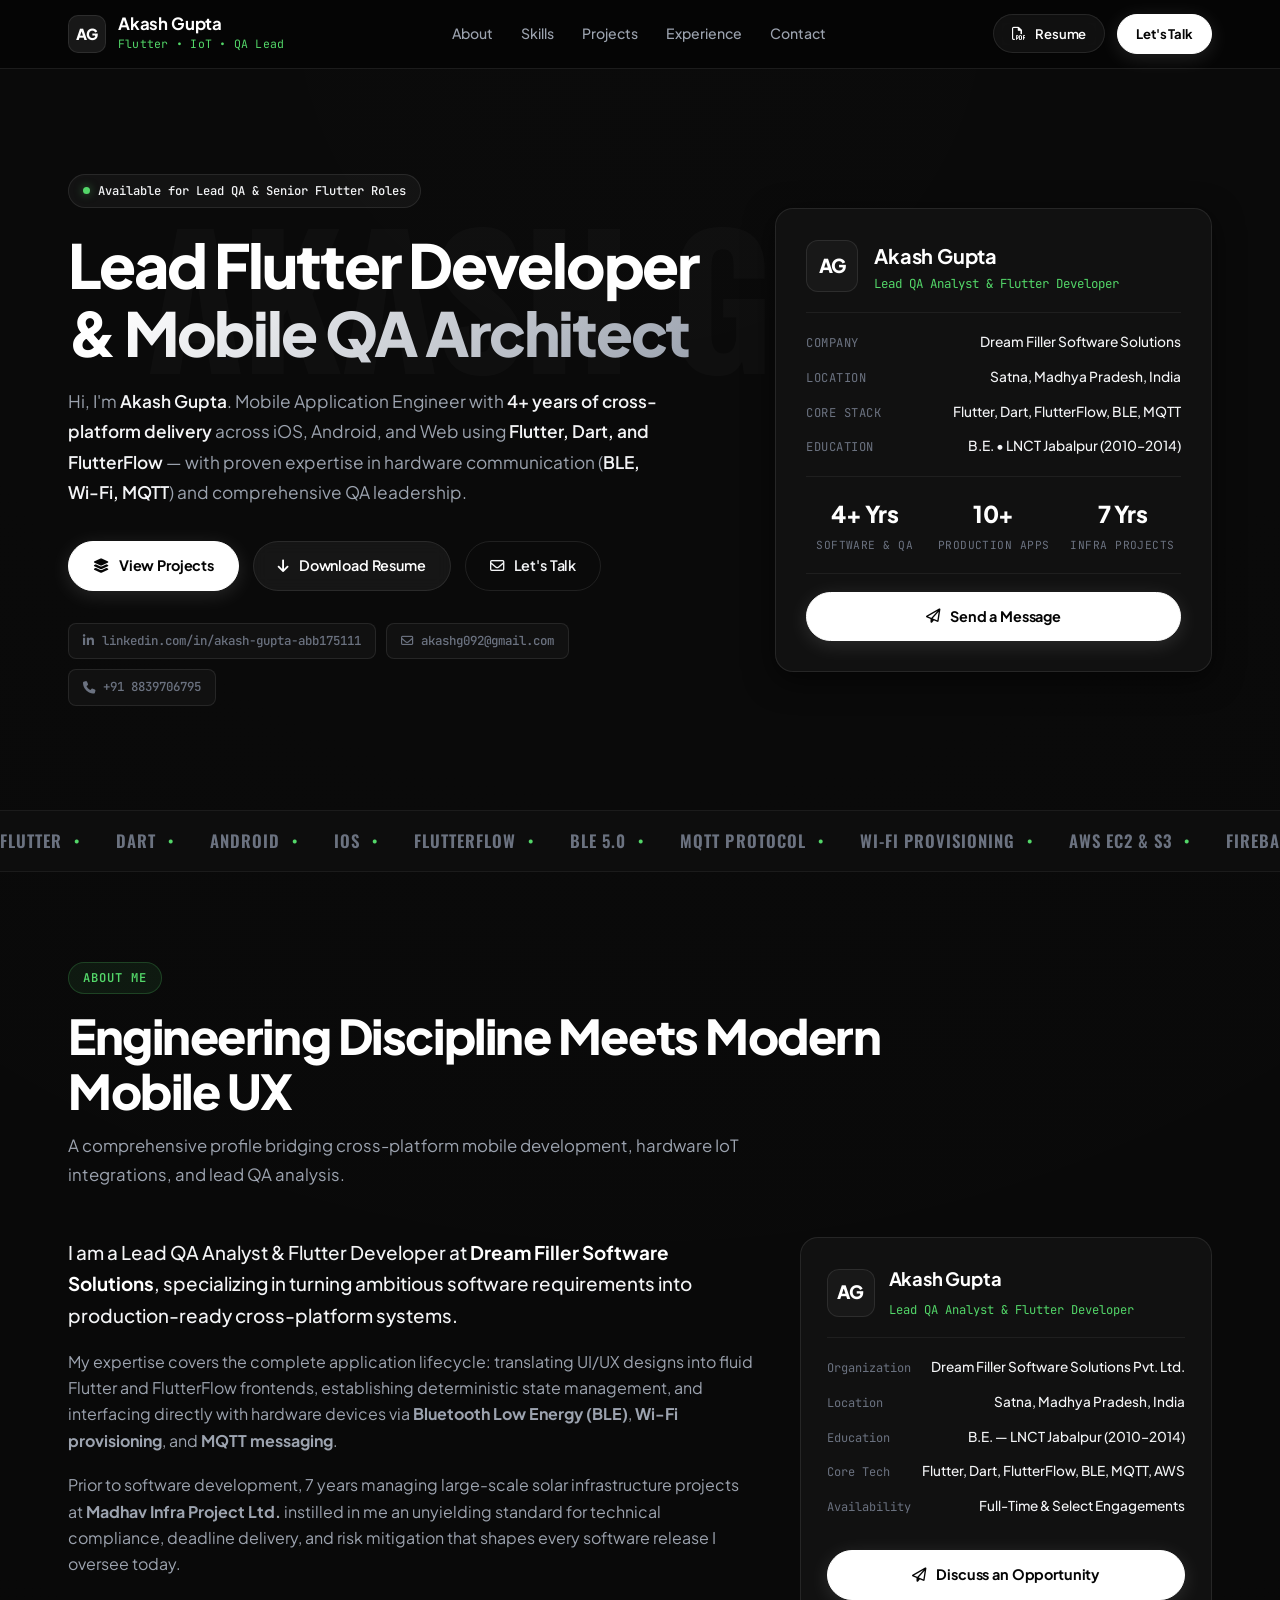
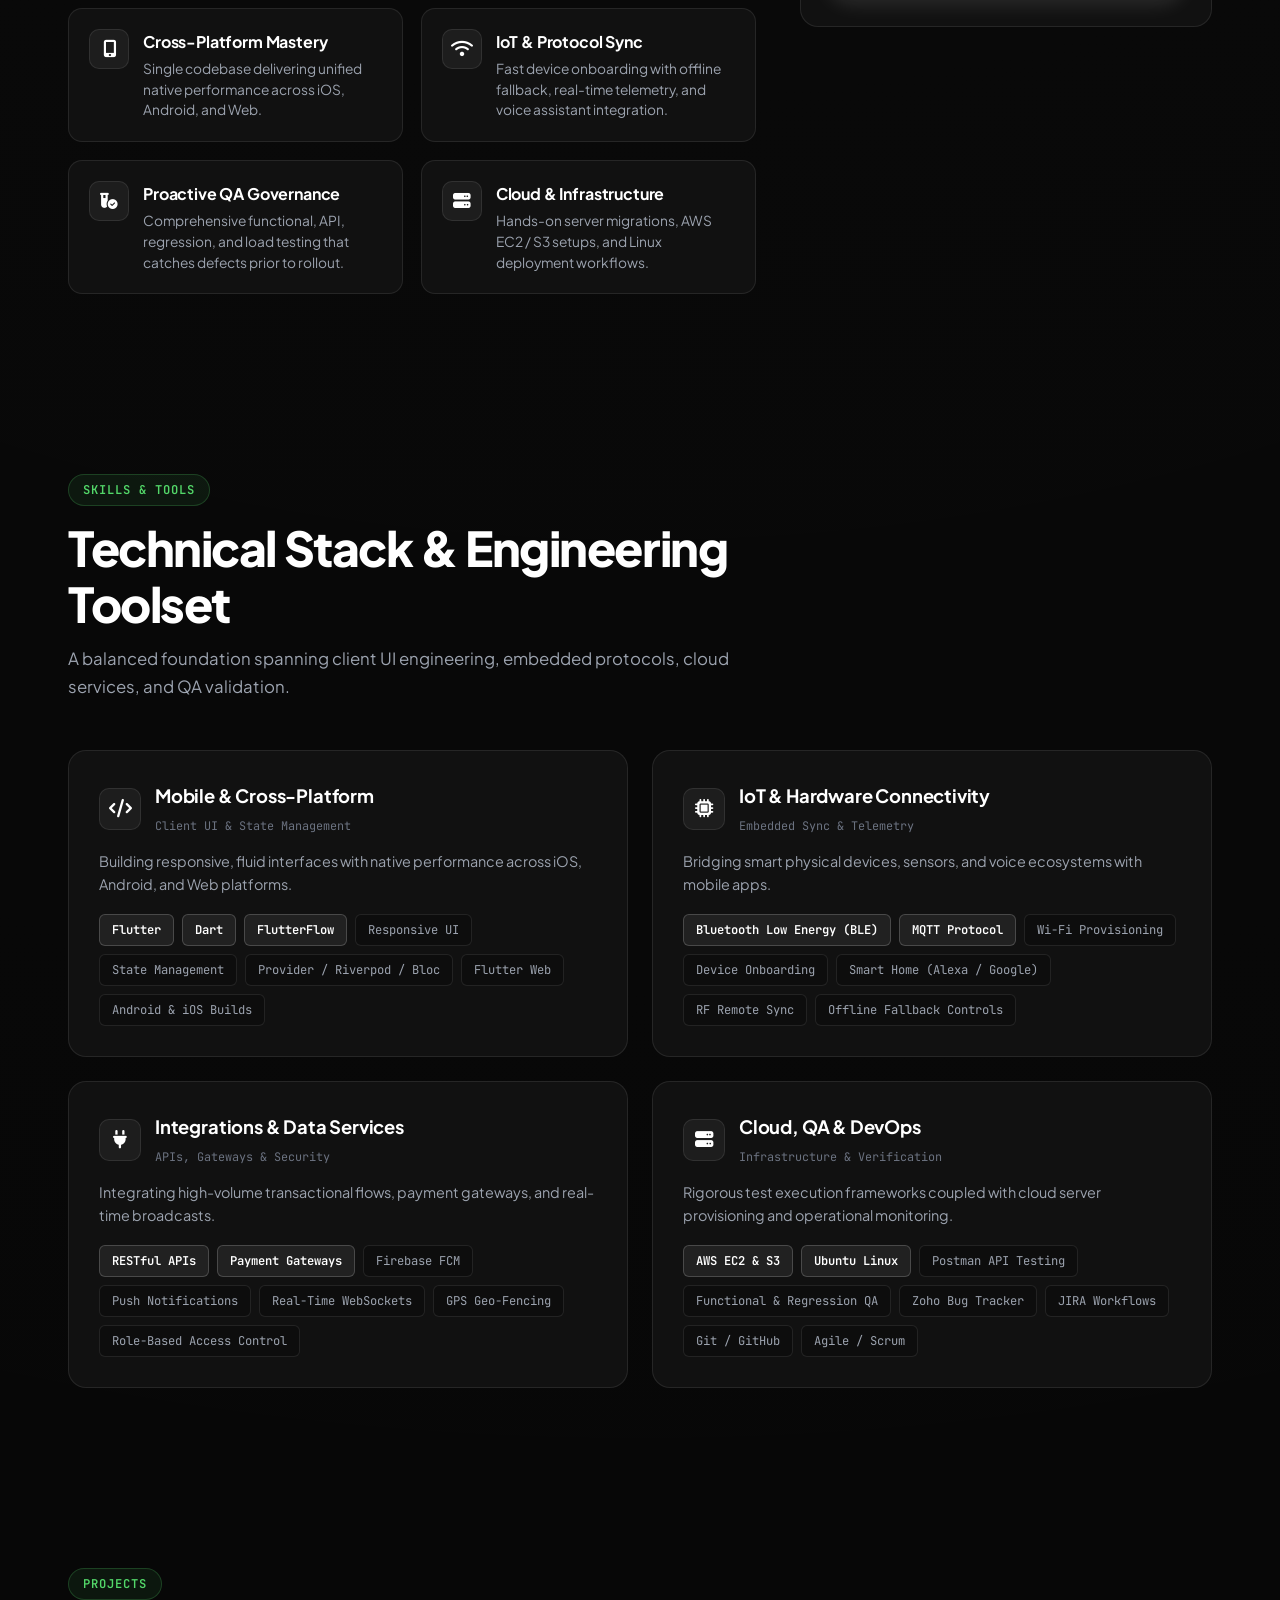
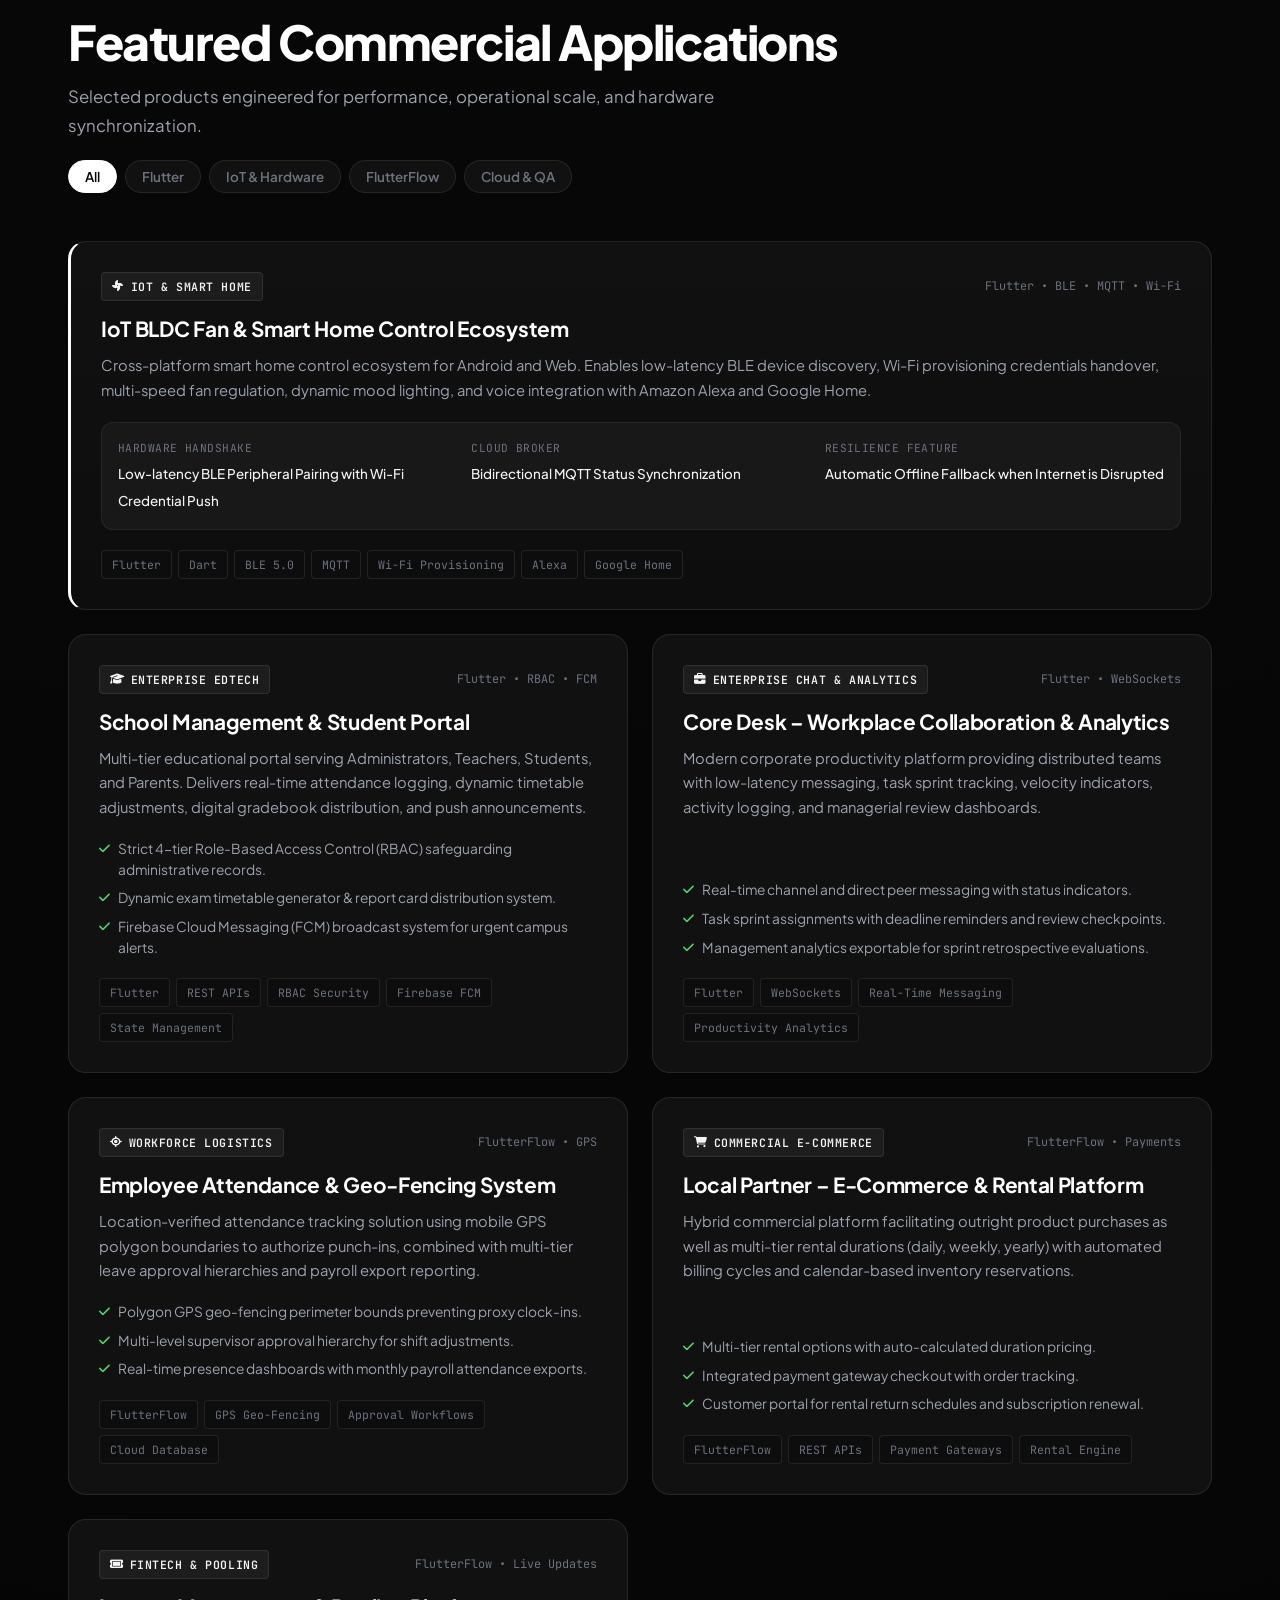
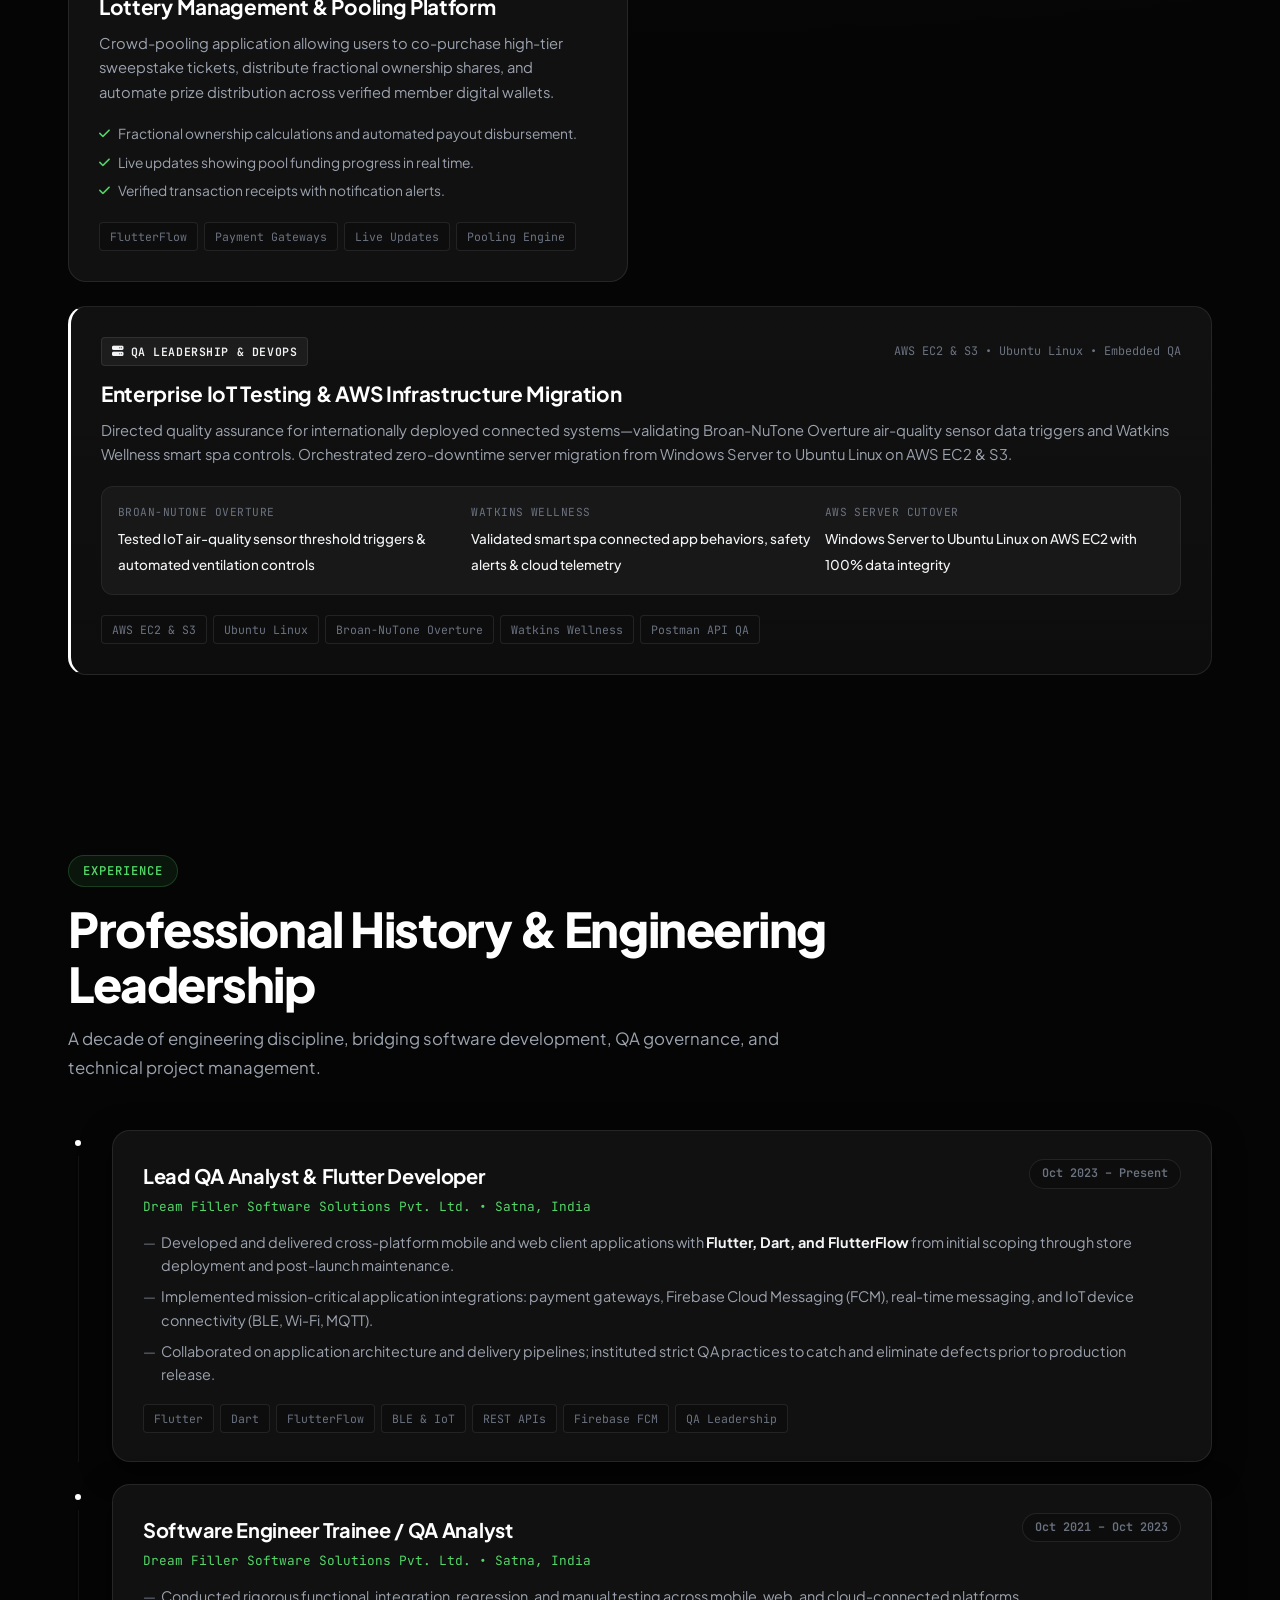
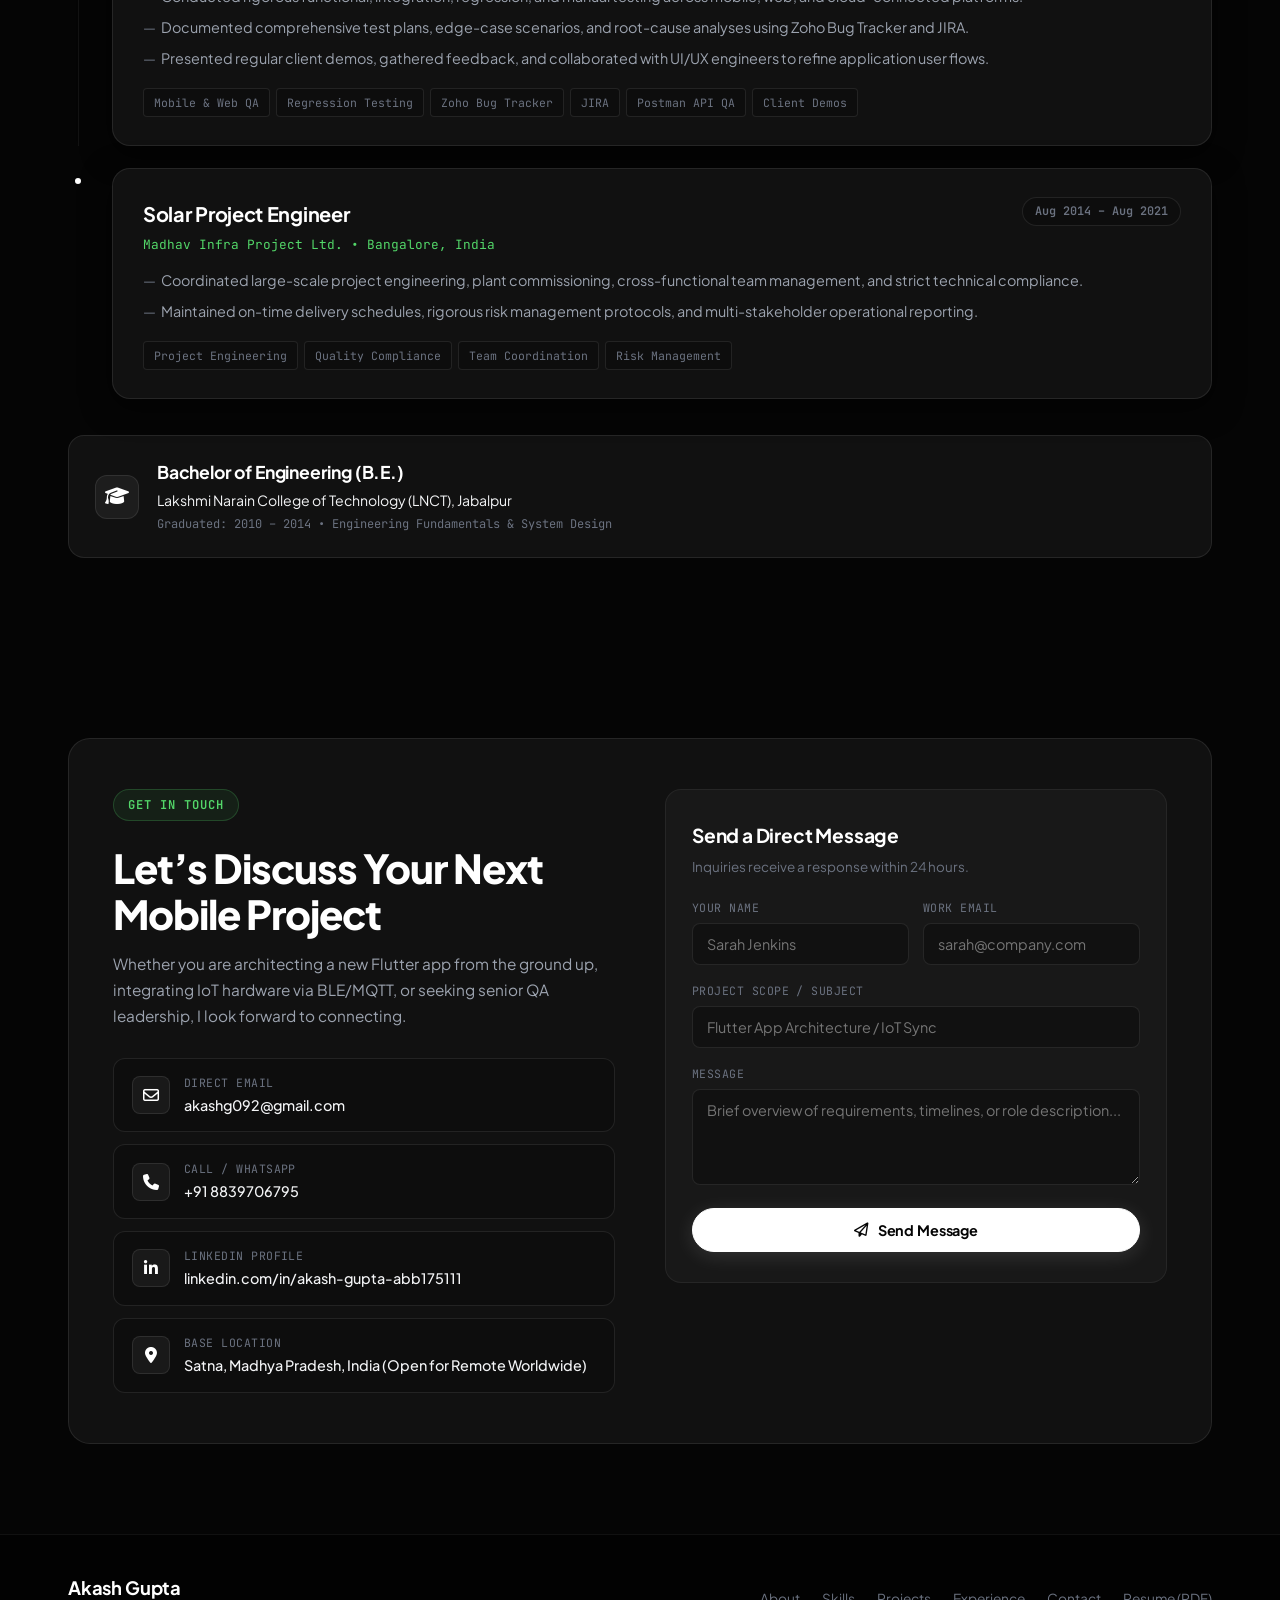
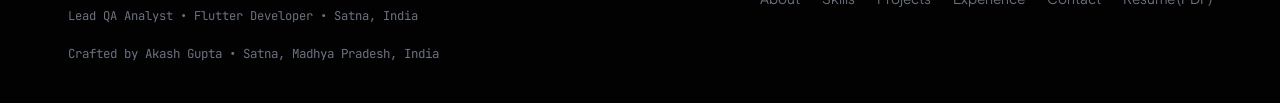
==== commit c0e0b907: "fix: resolve light mode contrast bugs, force pure cinematic dark theme, and restore elegant typograp" ====
--- a/portfolio/index.html
+++ b/portfolio/index.html
@@ -38,12 +38,7 @@
       </nav>
 
       <div class="header-actions">
-        <!-- Palette Switcher -->
-        <button class="theme-btn" id="themeBtn" title="Switch Theme">
-          <i class="fa-regular fa-sun" id="themeIcon"></i>
-        </button>
-
-        <a href="Akash_Gupta_Resume.pdf" target="_blank" class="btn btn-outline btn-sm">
+        <a href="Akash_Gupta_Resume.pdf" target="_blank" class="btn btn-secondary btn-sm">
           <i class="fa-regular fa-file-pdf"></i> Resume
         </a>
 
--- a/portfolio/style.css
+++ b/portfolio/style.css
@@ -1,87 +1,45 @@
 /* ==========================================================================
    Akash Gupta - Executive Engineering Portfolio
-   Cinematic Dark & Modern Architectural Glass System
-   Inspired by High-End Mobile Developer Portfolio Aesthetics
+   Cinematic Dark & Architectural Glass System
+   Engineered for Mobile & Flutter Leadership
    ========================================================================== */
 
 /* --------------------------------------------------------------------------
-   Default Theme: Cinematic Obsidian Black (Ashutosh Portfolio Design Language)
+   Design Tokens & Color Architecture
    -------------------------------------------------------------------------- */
-:root, body.theme-dark {
-  --bg-page: #050505;
-  --bg-darker: #030303;
-  --bg-surface: #141414;
-  --bg-elevated: #1B1B1B;
-  --bg-card-subtle: #111111;
-  --bg-tag: rgba(255, 255, 255, 0.06);
-  --bg-tag-border: rgba(255, 255, 255, 0.12);
-
-  --border-light: rgba(255, 255, 255, 0.08);
-  --border-medium: rgba(255, 255, 255, 0.16);
-  --border-active: rgba(255, 255, 255, 0.4);
-  --border-glass: rgba(255, 255, 255, 0.12);
-
-  --text-head: #FFFFFF;
-  --text-platinum: #F1EEE8;
-  --text-body: #9D9D9D;
-  --text-muted: #737373;
+:root {
+  --bg-black: #050505;
+  --bg-darker: #020202;
+  --bg-card: #111111;
+  --bg-card-elevated: #161616;
+  --bg-card-subtle: #0d0d0d;
+  --bg-card-inner: #181818;
+
+  --border-glass: rgba(255, 255, 255, 0.09);
+  --border-glass-hover: rgba(255, 255, 255, 0.22);
+  --border-divider: rgba(255, 255, 255, 0.06);
+
   --text-white: #FFFFFF;
-
-  --accent-primary: #FFFFFF;
+  --text-platinum: #F3F4F6;
+  --text-body: #9CA3AF;
+  --text-muted: #6B7280;
+
   --accent-emerald: #53D769;
-  --accent-cyan: #22D3EE;
-  --accent-flutter: #38BDF8;
+  --accent-cyan: #38BDF8;
+  --accent-purple: #A855F7;
   --accent-amber: #F59E0B;
-  --accent-purple: #A855F7;
-
-  --metallic-gradient: linear-gradient(135deg, #FFFFFF 0%, #A3A3A3 100%);
-  --dark-gradient: linear-gradient(180deg, #090909 0%, #030303 100%);
-  --card-glass-bg: rgba(20, 20, 20, 0.7);
-
-  --card-shadow: 0 8px 32px 0 rgba(0, 0, 0, 0.6);
-  --card-shadow-hover: 0 16px 48px 0 rgba(0, 0, 0, 0.85);
+
+  --metallic-gradient: linear-gradient(135deg, #FFFFFF 0%, #9CA3AF 100%);
+  --dark-gradient: linear-gradient(180deg, #080808 0%, #030303 100%);
+
+  --card-shadow: 0 8px 30px rgba(0, 0, 0, 0.6);
+  --card-shadow-hover: 0 16px 45px rgba(0, 0, 0, 0.85);
 
   --font-display: 'Oswald', sans-serif;
   --font-body: 'Plus Jakarta Sans', sans-serif;
   --font-mono: 'JetBrains Mono', monospace;
 
-  --transition: all 0.28s cubic-bezier(0.16, 1, 0.3, 1);
-}
-
-/* Optional Light Mode for contrast preference */
-body.theme-light {
-  --bg-page: #F8FAFC;
-  --bg-darker: #F1F5F9;
-  --bg-surface: #FFFFFF;
-  --bg-elevated: #F1F5F9;
-  --bg-card-subtle: #F8FAFC;
-  --bg-tag: #EFF6FF;
-  --bg-tag-border: #BFDBFE;
-
-  --border-light: #E2E8F0;
-  --border-medium: #CBD5E1;
-  --border-active: #0284C7;
-  --border-glass: rgba(0, 0, 0, 0.08);
-
-  --text-head: #0F172A;
-  --text-platinum: #1E293B;
-  --text-body: #475569;
-  --text-muted: #64748B;
-  --text-white: #FFFFFF;
-
-  --accent-primary: #0F172A;
-  --accent-emerald: #059669;
-  --accent-cyan: #0891B2;
-  --accent-flutter: #0284C7;
-  --accent-amber: #D97706;
-  --accent-purple: #7C3AED;
-
-  --metallic-gradient: linear-gradient(135deg, #0F172A 0%, #334155 100%);
-  --dark-gradient: linear-gradient(180deg, #F8FAFC 0%, #F1F5F9 100%);
-  --card-glass-bg: rgba(255, 255, 255, 0.85);
-
-  --card-shadow: 0 4px 20px -2px rgba(15, 23, 42, 0.06);
-  --card-shadow-hover: 0 20px 40px -4px rgba(15, 23, 42, 0.12);
+  --transition: all 0.25s cubic-bezier(0.16, 1, 0.3, 1);
 }
 
 /* --------------------------------------------------------------------------
@@ -96,29 +54,29 @@
 html {
   scroll-behavior: smooth;
   font-size: 16px;
+  background-color: var(--bg-black);
+  color: var(--text-body);
   -webkit-font-smoothing: antialiased;
   -moz-osx-font-smoothing: grayscale;
 }
 
 body {
   font-family: var(--font-body);
-  background-color: var(--bg-page);
-  background-image: radial-gradient(circle at 50% 0%, rgba(255, 255, 255, 0.03) 0%, transparent 70%);
+  background-color: var(--bg-black);
+  background-image: radial-gradient(circle at 50% 0%, rgba(255, 255, 255, 0.025) 0%, transparent 65%);
   color: var(--text-body);
   line-height: 1.65;
-  transition: background-color 0.3s ease, color 0.3s ease;
-  position: relative;
   overflow-x: hidden;
   min-height: 100vh;
 }
 
 .container {
   width: 100%;
-  max-width: 1220px;
+  max-width: 1200px;
   margin: 0 auto;
-  padding: 0 32px;
+  padding: 0 28px;
   position: relative;
-  z-index: 1;
+  z-index: 2;
 }
 
 /* --------------------------------------------------------------------------
@@ -129,13 +87,12 @@
   align-items: center;
   justify-content: center;
   gap: 10px;
-  padding: 13px 26px;
+  padding: 12px 24px;
   border-radius: 999px;
-  font-family: var(--font-display);
-  font-size: 0.95rem;
+  font-family: var(--font-body);
+  font-size: 0.9rem;
   font-weight: 600;
-  letter-spacing: 0.05em;
-  text-transform: uppercase;
+  letter-spacing: -0.01em;
   text-decoration: none;
   cursor: pointer;
   border: 1px solid transparent;
@@ -146,41 +103,42 @@
   background: var(--text-white);
   color: #050505;
   border-color: var(--text-white);
-  box-shadow: 0 4px 20px rgba(255, 255, 255, 0.15);
+  font-weight: 700;
+  box-shadow: 0 4px 20px rgba(255, 255, 255, 0.12);
 }
 .btn-primary:hover {
-  background: #E5E5E5;
+  background: #E5E7EB;
+  border-color: #E5E7EB;
   transform: translateY(-2px);
-  box-shadow: 0 8px 24px rgba(255, 255, 255, 0.25);
+  box-shadow: 0 8px 25px rgba(255, 255, 255, 0.2);
 }
 
 .btn-secondary {
-  background: var(--bg-surface);
-  color: var(--text-head);
-  border: 1px solid var(--border-medium);
+  background: rgba(255, 255, 255, 0.05);
+  color: var(--text-white);
+  border: 1px solid var(--border-glass);
+  backdrop-filter: blur(8px);
 }
 .btn-secondary:hover {
-  background: var(--bg-elevated);
-  border-color: var(--text-white);
+  background: rgba(255, 255, 255, 0.1);
+  border-color: rgba(255, 255, 255, 0.3);
   transform: translateY(-2px);
 }
 
 .btn-outline {
   background: transparent;
-  color: var(--text-head);
-  border: 1px solid var(--border-glass);
-  backdrop-filter: blur(8px);
+  color: var(--text-platinum);
+  border: 1px solid var(--border-glass);
 }
 .btn-outline:hover {
   border-color: var(--text-white);
-  background: rgba(255, 255, 255, 0.05);
+  background: rgba(255, 255, 255, 0.04);
   transform: translateY(-2px);
 }
 
 .btn-sm {
-  padding: 9px 18px;
+  padding: 8px 18px;
   font-size: 0.82rem;
-  border-radius: 999px;
 }
 
 .btn-block {
@@ -191,40 +149,39 @@
    Typography Standards
    -------------------------------------------------------------------------- */
 .section-tag-group {
-  margin-bottom: 52px;
+  margin-bottom: 48px;
 }
 
 .section-badge {
   display: inline-block;
-  font-family: var(--font-display);
-  font-size: 0.85rem;
+  font-family: var(--font-mono);
+  font-size: 0.76rem;
   font-weight: 600;
-  letter-spacing: 0.12em;
+  letter-spacing: 0.08em;
   text-transform: uppercase;
   color: var(--accent-emerald);
   background: rgba(83, 215, 105, 0.08);
-  border: 1px solid rgba(83, 215, 105, 0.2);
+  border: 1px solid rgba(83, 215, 105, 0.22);
   padding: 5px 14px;
   border-radius: 999px;
-  margin-bottom: 16px;
+  margin-bottom: 14px;
 }
 
 .section-heading {
-  font-family: var(--font-display);
-  font-size: clamp(2.2rem, 4.5vw, 3.4rem);
-  font-weight: 700;
-  letter-spacing: 0.02em;
-  line-height: 1.05;
-  text-transform: uppercase;
-  color: var(--text-head);
-  max-width: 860px;
+  font-family: var(--font-body);
+  font-size: clamp(2rem, 3.8vw, 3rem);
+  font-weight: 800;
+  letter-spacing: -0.03em;
+  line-height: 1.15;
+  color: var(--text-white);
+  max-width: 820px;
 }
 
 .section-intro {
   font-size: 1.05rem;
   color: var(--text-body);
   line-height: 1.7;
-  max-width: 740px;
+  max-width: 720px;
   margin-top: 14px;
 }
 
@@ -237,85 +194,79 @@
   left: 0;
   right: 0;
   z-index: 100;
-  padding: 16px 0;
-  backdrop-filter: blur(14px);
-  -webkit-backdrop-filter: blur(14px);
-  background: rgba(5, 5, 5, 0.75);
-  border-bottom: 1px solid var(--border-light);
-  transition: var(--transition);
+  padding: 14px 0;
+  backdrop-filter: blur(16px);
+  -webkit-backdrop-filter: blur(16px);
+  background: rgba(5, 5, 5, 0.85);
+  border-bottom: 1px solid var(--border-glass);
 }
 
 .header-container {
   display: flex;
   align-items: center;
   justify-content: space-between;
-  max-width: 1220px;
+  max-width: 1200px;
   margin: 0 auto;
-  padding: 0 32px;
+  padding: 0 28px;
 }
 
 .brand-group {
   display: flex;
   align-items: center;
-  gap: 14px;
+  gap: 12px;
   text-decoration: none;
 }
 
 .brand-avatar {
-  width: 40px;
-  height: 40px;
+  width: 38px;
+  height: 38px;
   border-radius: 10px;
-  background: var(--bg-surface);
+  background: #181818;
   border: 1px solid var(--border-glass);
   color: var(--text-white);
   display: flex;
   align-items: center;
   justify-content: center;
-  font-family: var(--font-display);
+  font-family: var(--font-body);
+  font-weight: 800;
+  font-size: 0.95rem;
+  letter-spacing: -0.02em;
+}
+
+.brand-text {
+  display: flex;
+  flex-direction: column;
+}
+
+.brand-name {
+  font-family: var(--font-body);
+  font-size: 1.05rem;
   font-weight: 700;
-  font-size: 1.15rem;
+  letter-spacing: -0.01em;
+  color: var(--text-white);
+  line-height: 1.2;
+}
+
+.brand-role {
+  font-family: var(--font-mono);
+  font-size: 0.72rem;
+  color: var(--accent-emerald);
   letter-spacing: 0.02em;
 }
 
-.brand-text {
-  display: flex;
-  flex-direction: column;
-}
-
-.brand-name {
-  font-family: var(--font-display);
-  font-size: 1.15rem;
-  font-weight: 700;
-  letter-spacing: 0.06em;
-  text-transform: uppercase;
-  color: var(--text-head);
-  line-height: 1.1;
-}
-
-.brand-role {
-  font-family: var(--font-mono);
-  font-size: 0.72rem;
-  color: var(--text-muted);
-  letter-spacing: 0.04em;
-  margin-top: 2px;
-}
-
 .nav-links {
   display: flex;
   align-items: center;
-  gap: 30px;
+  gap: 28px;
 }
 
 .nav-item {
-  font-family: var(--font-display);
-  font-size: 0.95rem;
+  font-family: var(--font-body);
+  font-size: 0.88rem;
   font-weight: 500;
-  letter-spacing: 0.06em;
-  text-transform: uppercase;
   color: var(--text-body);
   text-decoration: none;
   transition: var(--transition);
-  position: relative;
 }
 .nav-item:hover {
   color: var(--text-white);
@@ -327,59 +278,40 @@
   gap: 12px;
 }
 
-.theme-btn {
-  background: var(--bg-surface);
-  border: 1px solid var(--border-light);
-  width: 38px;
-  height: 38px;
-  border-radius: 999px;
-  display: flex;
-  align-items: center;
-  justify-content: center;
-  color: var(--text-head);
-  cursor: pointer;
-  transition: var(--transition);
-}
-.theme-btn:hover {
-  border-color: var(--text-white);
-  transform: rotate(15deg);
-}
-
 /* --------------------------------------------------------------------------
-   1. HERO SECTION (With Watermark & Architectural Framing)
+   1. HERO SECTION (With Watermark & High-End Alignment)
    -------------------------------------------------------------------------- */
 .hero-section {
   position: relative;
-  min-height: 92vh;
+  min-height: 90vh;
   padding: 130px 0 60px;
   display: flex;
   align-items: center;
   overflow: hidden;
 }
 
-/* Giant Stylized Watermark (Ashutosh Design Element) */
 .hero-watermark {
   position: absolute;
   top: 18%;
   left: 50%;
   transform: translateX(-50%);
   font-family: var(--font-display);
-  font-size: clamp(80px, 14vw, 210px);
+  font-size: clamp(80px, 14vw, 200px);
   font-weight: 800;
   text-transform: uppercase;
   letter-spacing: -0.02em;
-  color: rgba(255, 255, 255, 0.028);
+  color: rgba(255, 255, 255, 0.025);
   white-space: nowrap;
   pointer-events: none;
   user-select: none;
-  z-index: 0;
+  z-index: 1;
 }
 
 .hero-grid {
   display: grid;
-  grid-template-columns: 1.15fr 0.85fr;
-  align-items: center;
-  gap: 56px;
+  grid-template-columns: 1.2fr 0.8fr;
+  align-items: center;
+  gap: 52px;
   position: relative;
   z-index: 2;
 }
@@ -392,37 +324,35 @@
 .eyebrow-pill {
   display: inline-flex;
   align-items: center;
-  gap: 10px;
-  padding: 7px 16px;
+  gap: 8px;
+  padding: 6px 14px;
   border-radius: 999px;
   background: rgba(255, 255, 255, 0.04);
   border: 1px solid var(--border-glass);
   font-family: var(--font-mono);
-  font-size: 0.78rem;
-  font-weight: 600;
-  letter-spacing: 0.06em;
-  text-transform: uppercase;
+  font-size: 0.76rem;
+  font-weight: 500;
   color: var(--text-platinum);
-  margin-bottom: 24px;
+  margin-bottom: 22px;
   width: fit-content;
 }
 
 .status-dot-emerald {
-  width: 8px;
-  height: 8px;
+  width: 7px;
+  height: 7px;
   border-radius: 50%;
   background: var(--accent-emerald);
+  box-shadow: 0 0 8px rgba(83, 215, 105, 0.5);
 }
 
 .hero-title {
-  font-family: var(--font-display);
-  font-size: clamp(2.8rem, 5.2vw, 4.4rem);
-  font-weight: 700;
-  line-height: 1.02;
-  letter-spacing: 0.01em;
-  text-transform: uppercase;
-  color: var(--text-head);
-  margin-bottom: 24px;
+  font-family: var(--font-body);
+  font-size: clamp(2.5rem, 4.8vw, 3.8rem);
+  font-weight: 800;
+  line-height: 1.12;
+  letter-spacing: -0.035em;
+  color: var(--text-white);
+  margin-bottom: 20px;
 }
 
 .highlight-text {
@@ -433,11 +363,11 @@
 }
 
 .hero-subtext {
-  font-size: 1.1rem;
+  font-size: 1.08rem;
   color: var(--text-body);
   line-height: 1.75;
-  margin-bottom: 36px;
-  max-width: 620px;
+  margin-bottom: 34px;
+  max-width: 600px;
 }
 .hero-subtext strong {
   color: var(--text-platinum);
@@ -448,76 +378,76 @@
   display: flex;
   align-items: center;
   flex-wrap: wrap;
-  gap: 16px;
-  margin-bottom: 36px;
+  gap: 14px;
+  margin-bottom: 32px;
 }
 
 .hero-social-strip {
   display: flex;
   align-items: center;
   flex-wrap: wrap;
-  gap: 12px;
+  gap: 10px;
 }
 
 .social-chip {
   display: inline-flex;
   align-items: center;
   gap: 8px;
-  padding: 7px 16px;
+  padding: 7px 14px;
   border-radius: 8px;
-  background: var(--bg-surface);
-  border: 1px solid var(--border-light);
+  background: var(--bg-card);
+  border: 1px solid var(--border-glass);
   color: var(--text-muted);
   text-decoration: none;
   font-family: var(--font-mono);
-  font-size: 0.8rem;
+  font-size: 0.78rem;
   font-weight: 500;
   transition: var(--transition);
 }
 .social-chip:hover {
-  border-color: var(--text-white);
+  border-color: rgba(255, 255, 255, 0.25);
   color: var(--text-white);
   transform: translateY(-2px);
 }
 
 /* Right-Hand Editorial Profile Card */
 .profile-card-modern {
-  background: var(--bg-surface);
-  border: 1px solid var(--border-glass);
-  border-radius: 20px;
-  padding: 32px;
+  background: var(--bg-card);
+  border: 1px solid var(--border-glass);
+  border-radius: 18px;
+  padding: 30px;
   box-shadow: var(--card-shadow);
   backdrop-filter: blur(12px);
   -webkit-backdrop-filter: blur(12px);
   transition: var(--transition);
 }
 .profile-card-modern:hover {
-  border-color: var(--border-medium);
+  border-color: var(--border-glass-hover);
   box-shadow: var(--card-shadow-hover);
 }
 
 .pcm-header {
   display: flex;
   align-items: center;
-  gap: 18px;
-  padding-bottom: 20px;
-  border-bottom: 1px solid var(--border-light);
+  gap: 16px;
+  padding-bottom: 18px;
+  border-bottom: 1px solid var(--border-divider);
 }
 
 .pcm-avatar {
-  width: 58px;
-  height: 58px;
-  border-radius: 14px;
-  background: linear-gradient(135deg, #262626 0%, #0D0D0D 100%);
+  width: 52px;
+  height: 52px;
+  border-radius: 12px;
+  background: #181818;
   border: 1px solid var(--border-glass);
   color: var(--text-white);
   display: flex;
   align-items: center;
   justify-content: center;
-  font-family: var(--font-display);
-  font-weight: 700;
-  font-size: 1.4rem;
-  letter-spacing: 0.04em;
+  font-family: var(--font-body);
+  font-weight: 800;
+  font-size: 1.2rem;
+  letter-spacing: -0.02em;
   flex-shrink: 0;
 }
 
@@ -526,42 +456,42 @@
 }
 
 .pcm-name {
-  font-family: var(--font-display);
-  font-size: 1.4rem;
+  font-family: var(--font-body);
+  font-size: 1.25rem;
   font-weight: 700;
-  letter-spacing: 0.04em;
-  text-transform: uppercase;
-  color: var(--text-head);
+  letter-spacing: -0.01em;
+  color: var(--text-white);
   margin-bottom: 2px;
 }
 
 .pcm-role {
   font-family: var(--font-mono);
-  font-size: 0.8rem;
+  font-size: 0.78rem;
   color: var(--accent-emerald);
-  letter-spacing: 0.02em;
 }
 
 .pcm-details {
-  padding: 20px 0;
+  padding: 18px 0;
   display: flex;
   flex-direction: column;
-  gap: 14px;
-  border-bottom: 1px solid var(--border-light);
+  gap: 12px;
+  border-bottom: 1px solid var(--border-divider);
 }
 
 .pcm-row {
   display: flex;
   justify-content: space-between;
   align-items: baseline;
-  gap: 16px;
-  font-size: 0.88rem;
+  gap: 14px;
+  font-size: 0.86rem;
 }
 
 .pcm-label {
   color: var(--text-muted);
   font-family: var(--font-mono);
-  font-size: 0.8rem;
+  font-size: 0.76rem;
+  text-transform: uppercase;
+  letter-spacing: 0.04em;
   flex-shrink: 0;
 }
 
@@ -574,9 +504,9 @@
 .pcm-stats {
   display: grid;
   grid-template-columns: repeat(3, 1fr);
-  gap: 14px;
-  padding: 20px 0;
-  border-bottom: 1px solid var(--border-light);
+  gap: 12px;
+  padding: 18px 0;
+  border-bottom: 1px solid var(--border-divider);
 }
 
 .pcm-stat-item {
@@ -587,24 +517,24 @@
 }
 
 .pcm-stat-num {
-  font-family: var(--font-display);
-  font-size: 1.5rem;
-  font-weight: 700;
-  color: var(--text-white);
-  letter-spacing: 0.02em;
+  font-family: var(--font-body);
+  font-size: 1.45rem;
+  font-weight: 800;
+  color: var(--text-white);
+  letter-spacing: -0.02em;
 }
 
 .pcm-stat-label {
   font-family: var(--font-mono);
-  font-size: 0.72rem;
+  font-size: 0.7rem;
   color: var(--text-muted);
   text-transform: uppercase;
-  margin-top: 4px;
+  margin-top: 3px;
   letter-spacing: 0.04em;
 }
 
 .pcm-action {
-  padding-top: 20px;
+  padding-top: 18px;
 }
 
 /* --------------------------------------------------------------------------
@@ -613,9 +543,9 @@
 .marquee-ribbon-section {
   width: 100%;
   background: var(--bg-card-subtle);
-  border-top: 1px solid var(--border-light);
-  border-bottom: 1px solid var(--border-light);
-  padding: 18px 0;
+  border-top: 1px solid var(--border-divider);
+  border-bottom: 1px solid var(--border-divider);
+  padding: 16px 0;
   overflow: hidden;
   position: relative;
   z-index: 2;
@@ -625,7 +555,7 @@
   display: flex;
   width: max-content;
   animation: marqueeRoll 32s linear infinite;
-  gap: 40px;
+  gap: 36px;
 }
 
 .marquee-track:hover {
@@ -635,19 +565,19 @@
 .marquee-pill {
   display: flex;
   align-items: center;
-  gap: 14px;
+  gap: 12px;
   font-family: var(--font-display);
-  font-size: 1.1rem;
+  font-size: 1.05rem;
   font-weight: 600;
-  letter-spacing: 0.08em;
+  letter-spacing: 0.06em;
   text-transform: uppercase;
-  color: var(--text-body);
+  color: var(--text-muted);
   white-space: nowrap;
 }
 
 .marquee-dot {
   color: var(--accent-emerald);
-  font-size: 0.8rem;
+  font-size: 0.75rem;
 }
 
 @keyframes marqueeRoll {
@@ -659,7 +589,7 @@
    Common Section Styles
    -------------------------------------------------------------------------- */
 .section {
-  padding: 100px 0;
+  padding: 90px 0;
   position: relative;
 }
 
@@ -669,20 +599,20 @@
 .about-grid {
   display: grid;
   grid-template-columns: 1.25fr 0.75fr;
-  gap: 48px;
+  gap: 44px;
   align-items: start;
 }
 
 .about-narrative {
   display: flex;
   flex-direction: column;
-  gap: 20px;
+  gap: 18px;
 }
 
 .narrative-lead {
-  font-size: 1.22rem;
+  font-size: 1.18rem;
   font-weight: 500;
-  line-height: 1.6;
+  line-height: 1.65;
   color: var(--text-platinum);
 }
 .narrative-lead strong {
@@ -692,27 +622,27 @@
 .strengths-grid {
   display: grid;
   grid-template-columns: repeat(2, 1fr);
-  gap: 20px;
-  margin-top: 16px;
+  gap: 18px;
+  margin-top: 12px;
 }
 
 .strength-card {
-  background: var(--bg-surface);
+  background: var(--bg-card);
   border: 1px solid var(--border-glass);
   border-radius: 14px;
-  padding: 22px;
-  display: flex;
-  gap: 16px;
+  padding: 20px;
+  display: flex;
+  gap: 14px;
   transition: var(--transition);
 }
 .strength-card:hover {
-  border-color: var(--border-medium);
+  border-color: var(--border-glass-hover);
   transform: translateY(-2px);
 }
 
 .strength-icon {
-  width: 42px;
-  height: 42px;
+  width: 40px;
+  height: 40px;
   border-radius: 10px;
   background: rgba(255, 255, 255, 0.05);
   border: 1px solid var(--border-glass);
@@ -720,72 +650,70 @@
   display: flex;
   align-items: center;
   justify-content: center;
+  font-size: 1.1rem;
+  flex-shrink: 0;
+}
+
+.strength-card h4 {
+  font-family: var(--font-body);
+  font-size: 1rem;
+  font-weight: 700;
+  letter-spacing: -0.01em;
+  color: var(--text-white);
+  margin-bottom: 4px;
+}
+
+.strength-card p {
+  font-size: 0.86rem;
+  color: var(--text-body);
+  line-height: 1.5;
+}
+
+.about-profile-card {
+  background: var(--bg-card);
+  border: 1px solid var(--border-glass);
+  border-radius: 18px;
+  padding: 26px;
+  display: flex;
+  flex-direction: column;
+  gap: 18px;
+}
+
+.card-avatar-wrap {
+  display: flex;
+  align-items: center;
+  gap: 14px;
+  padding-bottom: 16px;
+  border-bottom: 1px solid var(--border-divider);
+}
+
+.profile-big-avatar {
+  width: 48px;
+  height: 48px;
+  border-radius: 12px;
+  background: #181818;
+  border: 1px solid var(--border-glass);
+  color: var(--text-white);
+  display: flex;
+  align-items: center;
+  justify-content: center;
+  font-family: var(--font-body);
+  font-weight: 800;
   font-size: 1.15rem;
   flex-shrink: 0;
 }
 
-.strength-card h4 {
-  font-family: var(--font-display);
+.profile-title-block h3 {
+  font-family: var(--font-body);
   font-size: 1.15rem;
-  font-weight: 600;
-  letter-spacing: 0.04em;
-  text-transform: uppercase;
-  color: var(--text-head);
-  margin-bottom: 6px;
-}
-
-.strength-card p {
-  font-size: 0.88rem;
-  color: var(--text-body);
-  line-height: 1.5;
-}
-
-.about-profile-card {
-  background: var(--bg-surface);
-  border: 1px solid var(--border-glass);
-  border-radius: 18px;
-  padding: 28px;
-  display: flex;
-  flex-direction: column;
-  gap: 20px;
-}
-
-.card-avatar-wrap {
-  display: flex;
-  align-items: center;
-  gap: 16px;
-  padding-bottom: 18px;
-  border-bottom: 1px solid var(--border-light);
-}
-
-.profile-big-avatar {
-  width: 52px;
-  height: 52px;
-  border-radius: 12px;
-  background: linear-gradient(135deg, #333333 0%, #111111 100%);
-  border: 1px solid var(--border-glass);
-  color: var(--text-white);
-  display: flex;
-  align-items: center;
-  justify-content: center;
-  font-family: var(--font-display);
   font-weight: 700;
-  font-size: 1.3rem;
-  flex-shrink: 0;
-}
-
-.profile-title-block h3 {
-  font-family: var(--font-display);
-  font-size: 1.3rem;
-  font-weight: 700;
-  text-transform: uppercase;
-  letter-spacing: 0.04em;
-  color: var(--text-head);
+  letter-spacing: -0.01em;
+  color: var(--text-white);
 }
 
 .profile-subtitle {
   font-family: var(--font-mono);
-  font-size: 0.78rem;
+  font-size: 0.76rem;
   color: var(--accent-emerald);
 }
 
@@ -800,12 +728,12 @@
   justify-content: space-between;
   align-items: baseline;
   gap: 14px;
-  font-size: 0.86rem;
+  font-size: 0.85rem;
 }
 
 .meta-lbl {
   font-family: var(--font-mono);
-  font-size: 0.78rem;
+  font-size: 0.75rem;
   color: var(--text-muted);
   flex-shrink: 0;
 }
@@ -813,6 +741,7 @@
 .meta-val {
   color: var(--text-platinum);
   text-align: right;
+  font-weight: 500;
 }
 
 /* --------------------------------------------------------------------------
@@ -821,62 +750,61 @@
 .expertise-grid {
   display: grid;
   grid-template-columns: repeat(2, 1fr);
-  gap: 28px;
+  gap: 24px;
 }
 
 .skill-category-card {
-  background: var(--bg-surface);
+  background: var(--bg-card);
   border: 1px solid var(--border-glass);
   border-radius: 18px;
-  padding: 32px;
+  padding: 30px;
   transition: var(--transition);
 }
 .skill-category-card:hover {
-  transform: translateY(-4px);
-  border-color: var(--border-medium);
+  transform: translateY(-3px);
+  border-color: var(--border-glass-hover);
   box-shadow: var(--card-shadow-hover);
 }
 
 .skill-cat-header {
   display: flex;
   align-items: center;
-  gap: 16px;
-  margin-bottom: 14px;
+  gap: 14px;
+  margin-bottom: 12px;
 }
 
 .cat-icon {
-  width: 44px;
-  height: 44px;
+  width: 42px;
+  height: 42px;
   border-radius: 10px;
   background: rgba(255, 255, 255, 0.05);
   border: 1px solid var(--border-glass);
   display: flex;
   align-items: center;
   justify-content: center;
-  font-size: 1.2rem;
+  font-size: 1.15rem;
   color: var(--text-white);
 }
 
 .skill-cat-header h3 {
-  font-family: var(--font-display);
-  font-size: 1.25rem;
+  font-family: var(--font-body);
+  font-size: 1.15rem;
   font-weight: 700;
-  letter-spacing: 0.04em;
-  text-transform: uppercase;
-  color: var(--text-head);
+  letter-spacing: -0.01em;
+  color: var(--text-white);
 }
 
 .cat-sub {
   font-family: var(--font-mono);
-  font-size: 0.76rem;
+  font-size: 0.74rem;
   color: var(--text-muted);
 }
 
 .cat-desc {
-  font-size: 0.92rem;
+  font-size: 0.9rem;
   color: var(--text-body);
   line-height: 1.6;
-  margin-bottom: 20px;
+  margin-bottom: 18px;
 }
 
 .skill-chips {
@@ -888,29 +816,29 @@
 .chip {
   font-family: var(--font-mono);
   font-size: 0.76rem;
-  padding: 6px 12px;
+  padding: 5px 12px;
   border-radius: 6px;
   background: var(--bg-card-subtle);
-  border: 1px solid var(--border-light);
+  border: 1px solid var(--border-glass);
   color: var(--text-body);
 }
 
 .chip.primary {
-  background: rgba(255, 255, 255, 0.08);
-  border-color: var(--border-medium);
+  background: rgba(255, 255, 255, 0.07);
+  border-color: rgba(255, 255, 255, 0.18);
   color: var(--text-white);
   font-weight: 600;
 }
 
 /* --------------------------------------------------------------------------
-   4. FEATURED PROJECTS SECTION (Bento Style with Filter Controls)
+   4. FEATURED PROJECTS SECTION (Clean Bento Style)
    -------------------------------------------------------------------------- */
 .projects-header-flex {
   display: flex;
   align-items: flex-end;
   justify-content: space-between;
   flex-wrap: wrap;
-  gap: 24px;
+  gap: 20px;
 }
 
 .filter-controls {
@@ -921,22 +849,20 @@
 }
 
 .filter-btn {
-  font-family: var(--font-display);
-  font-size: 0.88rem;
+  font-family: var(--font-body);
+  font-size: 0.84rem;
   font-weight: 600;
-  letter-spacing: 0.05em;
-  text-transform: uppercase;
-  padding: 8px 18px;
+  padding: 7px 16px;
   border-radius: 999px;
-  background: var(--bg-surface);
-  border: 1px solid var(--border-light);
+  background: var(--bg-card);
+  border: 1px solid var(--border-glass);
   color: var(--text-muted);
   cursor: pointer;
   transition: var(--transition);
 }
 .filter-btn:hover {
   color: var(--text-white);
-  border-color: var(--border-medium);
+  border-color: rgba(255, 255, 255, 0.25);
 }
 .filter-btn.active {
   background: var(--text-white);
@@ -947,28 +873,28 @@
 .case-studies-grid {
   display: grid;
   grid-template-columns: repeat(2, 1fr);
-  gap: 28px;
-  margin-top: 36px;
+  gap: 24px;
+  margin-top: 32px;
 }
 
 .case-card {
-  background: var(--bg-surface);
-  border: 1px solid var(--border-glass);
-  border-radius: 20px;
-  padding: 34px 30px;
+  background: var(--bg-card);
+  border: 1px solid var(--border-glass);
+  border-radius: 18px;
+  padding: 30px;
   display: flex;
   flex-direction: column;
   transition: var(--transition);
 }
 .case-card:hover {
-  transform: translateY(-4px);
-  border-color: var(--border-medium);
+  transform: translateY(-3px);
+  border-color: var(--border-glass-hover);
   box-shadow: var(--card-shadow-hover);
 }
 
 .case-card.featured-card {
   grid-column: span 2;
-  background: linear-gradient(180deg, var(--bg-surface) 0%, var(--bg-card-subtle) 100%);
+  background: linear-gradient(180deg, var(--bg-card) 0%, var(--bg-card-subtle) 100%);
   border-left: 3px solid var(--text-white);
 }
 
@@ -976,73 +902,72 @@
   display: flex;
   align-items: center;
   justify-content: space-between;
-  margin-bottom: 16px;
+  margin-bottom: 14px;
 }
 
 .badge-cat {
   font-family: var(--font-mono);
   font-size: 0.72rem;
-  font-weight: 700;
+  font-weight: 600;
   padding: 4px 10px;
   border-radius: 4px;
   text-transform: uppercase;
-  letter-spacing: 0.06em;
+  letter-spacing: 0.05em;
   display: inline-flex;
   align-items: center;
   gap: 6px;
-  background: rgba(255, 255, 255, 0.06);
-  border: 1px solid var(--border-light);
+  background: rgba(255, 255, 255, 0.05);
+  border: 1px solid var(--border-glass);
   color: var(--text-platinum);
 }
 
 .badge-tech {
   font-family: var(--font-mono);
-  font-size: 0.76rem;
+  font-size: 0.74rem;
   color: var(--text-muted);
 }
 
 .case-card-title {
-  font-family: var(--font-display);
-  font-size: 1.45rem;
+  font-family: var(--font-body);
+  font-size: 1.3rem;
   font-weight: 700;
-  letter-spacing: 0.03em;
-  text-transform: uppercase;
-  color: var(--text-head);
-  line-height: 1.25;
-  margin-bottom: 12px;
+  letter-spacing: -0.015em;
+  color: var(--text-white);
+  line-height: 1.35;
+  margin-bottom: 10px;
 }
 
 .case-card-summary {
-  font-size: 0.95rem;
+  font-size: 0.92rem;
   color: var(--text-body);
   line-height: 1.65;
-  margin-bottom: 22px;
+  margin-bottom: 20px;
   flex-grow: 1;
 }
 
 .case-architecture-box {
   display: grid;
   grid-template-columns: repeat(3, 1fr);
-  gap: 16px;
-  padding: 18px;
+  gap: 14px;
+  padding: 16px;
   border-radius: 12px;
-  background: var(--bg-card-subtle);
-  border: 1px solid var(--border-light);
-  margin-bottom: 22px;
+  background: var(--bg-card-inner);
+  border: 1px solid var(--border-divider);
+  margin-bottom: 20px;
 }
 
 .arch-lbl {
   display: block;
   font-family: var(--font-mono);
-  font-size: 0.72rem;
+  font-size: 0.7rem;
   text-transform: uppercase;
   color: var(--text-muted);
-  letter-spacing: 0.05em;
-  margin-bottom: 4px;
+  letter-spacing: 0.04em;
+  margin-bottom: 3px;
 }
 
 .arch-val {
-  font-size: 0.86rem;
+  font-size: 0.84rem;
   font-weight: 500;
   color: var(--text-platinum);
   line-height: 1.4;
@@ -1051,21 +976,21 @@
 .case-highlights-list {
   display: flex;
   flex-direction: column;
-  gap: 10px;
-  margin-bottom: 22px;
+  gap: 8px;
+  margin-bottom: 20px;
 }
 
 .hl-item {
-  font-size: 0.88rem;
+  font-size: 0.86rem;
   color: var(--text-body);
   display: flex;
   align-items: flex-start;
-  gap: 10px;
+  gap: 8px;
   line-height: 1.5;
 }
 .hl-item i {
   color: var(--accent-emerald);
-  font-size: 0.82rem;
+  font-size: 0.78rem;
   margin-top: 4px;
 }
 
@@ -1077,11 +1002,11 @@
 }
 .case-card-tags span {
   font-family: var(--font-mono);
-  font-size: 0.74rem;
+  font-size: 0.72rem;
   padding: 4px 10px;
   border-radius: 4px;
   background: var(--bg-card-subtle);
-  border: 1px solid var(--border-light);
+  border: 1px solid var(--border-glass);
   color: var(--text-muted);
 }
 
@@ -1095,14 +1020,14 @@
 .timeline-stream {
   display: flex;
   flex-direction: column;
-  gap: 24px;
+  gap: 22px;
   position: relative;
 }
 
 .timeline-card {
   display: grid;
-  grid-template-columns: 24px 1fr;
-  gap: 28px;
+  grid-template-columns: 20px 1fr;
+  gap: 24px;
 }
 
 .timeline-indicator {
@@ -1112,31 +1037,31 @@
   position: relative;
 }
 .indicator-dot {
-  width: 12px;
-  height: 12px;
+  width: 10px;
+  height: 10px;
   border-radius: 50%;
   background: var(--text-white);
-  border: 2px solid var(--bg-page);
+  border: 2px solid var(--bg-black);
   margin-top: 8px;
   z-index: 2;
 }
 .indicator-line {
-  width: 2px;
+  width: 1px;
   flex-grow: 1;
-  background: var(--border-light);
+  background: var(--border-divider);
   margin-top: 8px;
 }
 
 .timeline-card-content {
-  background: var(--bg-surface);
+  background: var(--bg-card);
   border: 1px solid var(--border-glass);
   border-radius: 18px;
-  padding: 30px 32px;
+  padding: 28px 30px;
   box-shadow: var(--card-shadow);
   transition: var(--transition);
 }
 .timeline-card-content:hover {
-  border-color: var(--border-medium);
+  border-color: var(--border-glass-hover);
 }
 
 .timeline-top-bar {
@@ -1145,32 +1070,31 @@
   justify-content: space-between;
   flex-wrap: wrap;
   gap: 12px;
-  margin-bottom: 16px;
+  margin-bottom: 14px;
 }
 
 .role-title {
-  font-family: var(--font-display);
-  font-size: 1.35rem;
+  font-family: var(--font-body);
+  font-size: 1.25rem;
   font-weight: 700;
-  letter-spacing: 0.03em;
-  text-transform: uppercase;
-  color: var(--text-head);
+  letter-spacing: -0.015em;
+  color: var(--text-white);
 }
 
 .company-name {
   font-family: var(--font-mono);
-  font-size: 0.84rem;
+  font-size: 0.8rem;
   color: var(--accent-emerald);
   margin-top: 4px;
 }
 
 .time-badge {
   font-family: var(--font-mono);
-  font-size: 0.78rem;
+  font-size: 0.74rem;
   font-weight: 600;
   color: var(--text-muted);
   background: var(--bg-card-subtle);
-  border: 1px solid var(--border-light);
+  border: 1px solid var(--border-glass);
   padding: 4px 12px;
   border-radius: 999px;
 }
@@ -1179,15 +1103,15 @@
   list-style: none;
   display: flex;
   flex-direction: column;
-  gap: 10px;
-  margin-bottom: 20px;
+  gap: 8px;
+  margin-bottom: 18px;
 }
 .timeline-duties li {
-  font-size: 0.92rem;
+  font-size: 0.9rem;
   color: var(--text-body);
   line-height: 1.6;
   position: relative;
-  padding-left: 20px;
+  padding-left: 18px;
 }
 .timeline-duties li::before {
   content: '—';
@@ -1206,28 +1130,28 @@
 }
 .timeline-tech-tags span {
   font-family: var(--font-mono);
-  font-size: 0.74rem;
+  font-size: 0.72rem;
   padding: 4px 10px;
   border-radius: 4px;
   background: var(--bg-card-subtle);
-  border: 1px solid var(--border-light);
+  border: 1px solid var(--border-glass);
   color: var(--text-muted);
 }
 
 .academic-strip {
-  margin-top: 40px;
-  background: var(--bg-surface);
+  margin-top: 36px;
+  background: var(--bg-card);
   border: 1px solid var(--border-glass);
   border-radius: 16px;
-  padding: 24px 28px;
-  display: flex;
-  align-items: center;
-  gap: 20px;
+  padding: 22px 26px;
+  display: flex;
+  align-items: center;
+  gap: 18px;
 }
 
 .academic-icon-box {
-  width: 48px;
-  height: 48px;
+  width: 44px;
+  height: 44px;
   border-radius: 12px;
   background: rgba(255, 255, 255, 0.05);
   border: 1px solid var(--border-glass);
@@ -1235,23 +1159,22 @@
   display: flex;
   align-items: center;
   justify-content: center;
-  font-size: 1.3rem;
+  font-size: 1.2rem;
   flex-shrink: 0;
 }
 
 .academic-degree {
   display: block;
-  font-family: var(--font-display);
-  font-size: 1.2rem;
+  font-family: var(--font-body);
+  font-size: 1.1rem;
   font-weight: 700;
-  text-transform: uppercase;
-  letter-spacing: 0.03em;
-  color: var(--text-head);
+  letter-spacing: -0.01em;
+  color: var(--text-white);
 }
 
 .academic-school {
   display: block;
-  font-size: 0.92rem;
+  font-size: 0.88rem;
   color: var(--text-platinum);
   margin-top: 2px;
 }
@@ -1259,163 +1182,161 @@
 .academic-year {
   display: block;
   font-family: var(--font-mono);
-  font-size: 0.78rem;
-  color: var(--text-muted);
-  margin-top: 4px;
+  font-size: 0.75rem;
+  color: var(--text-muted);
+  margin-top: 3px;
 }
 
 /* --------------------------------------------------------------------------
    6. CONTACT & INQUIRY SECTION
    -------------------------------------------------------------------------- */
 .contact-card-box {
-  background: var(--bg-surface);
-  border: 1px solid var(--border-glass);
-  border-radius: 24px;
-  padding: 56px 48px;
+  background: var(--bg-card);
+  border: 1px solid var(--border-glass);
+  border-radius: 22px;
+  padding: 50px 44px;
   display: grid;
   grid-template-columns: 1fr 1fr;
-  gap: 56px;
+  gap: 50px;
 }
 
 .contact-title {
-  font-family: var(--font-display);
-  font-size: clamp(2rem, 3.8vw, 2.8rem);
-  font-weight: 700;
-  letter-spacing: 0.02em;
-  text-transform: uppercase;
-  color: var(--text-head);
-  line-height: 1.1;
-  margin: 12px 0 16px;
+  font-family: var(--font-body);
+  font-size: clamp(1.8rem, 3.5vw, 2.5rem);
+  font-weight: 800;
+  letter-spacing: -0.025em;
+  color: var(--text-white);
+  line-height: 1.15;
+  margin: 10px 0 14px;
 }
 
 .contact-desc {
-  font-size: 1rem;
+  font-size: 0.96rem;
   color: var(--text-body);
   line-height: 1.7;
-  margin-bottom: 32px;
+  margin-bottom: 28px;
 }
 
 .contact-links-list {
   display: flex;
   flex-direction: column;
+  gap: 12px;
+}
+
+.direct-link-card {
+  display: flex;
+  align-items: center;
   gap: 14px;
-}
-
-.direct-link-card {
-  display: flex;
-  align-items: center;
-  gap: 16px;
-  padding: 16px 20px;
+  padding: 14px 18px;
   border-radius: 12px;
   background: var(--bg-card-subtle);
-  border: 1px solid var(--border-light);
+  border: 1px solid var(--border-glass);
   text-decoration: none;
   transition: var(--transition);
 }
 .direct-link-card:not(.static):hover {
-  border-color: var(--text-white);
+  border-color: rgba(255, 255, 255, 0.25);
   transform: translateY(-2px);
 }
 
 .link-icon {
-  width: 40px;
-  height: 40px;
+  width: 38px;
+  height: 38px;
   border-radius: 8px;
-  background: rgba(255, 255, 255, 0.06);
+  background: rgba(255, 255, 255, 0.05);
   border: 1px solid var(--border-glass);
   color: var(--text-white);
   display: flex;
   align-items: center;
   justify-content: center;
-  font-size: 1.1rem;
+  font-size: 1rem;
   flex-shrink: 0;
 }
 
 .link-label {
   display: block;
   font-family: var(--font-mono);
-  font-size: 0.74rem;
+  font-size: 0.72rem;
   text-transform: uppercase;
   color: var(--text-muted);
-  letter-spacing: 0.06em;
+  letter-spacing: 0.04em;
 }
 
 .link-value {
   display: block;
-  font-size: 0.95rem;
+  font-size: 0.9rem;
   font-weight: 500;
   color: var(--text-platinum);
   margin-top: 2px;
 }
 
 .form-container {
-  background: var(--bg-card-subtle);
-  border: 1px solid var(--border-light);
-  border-radius: 18px;
-  padding: 34px 30px;
+  background: var(--bg-card-inner);
+  border: 1px solid var(--border-divider);
+  border-radius: 16px;
+  padding: 30px 26px;
 }
 
 .form-heading {
-  font-family: var(--font-display);
-  font-size: 1.3rem;
+  font-family: var(--font-body);
+  font-size: 1.2rem;
   font-weight: 700;
-  letter-spacing: 0.04em;
-  text-transform: uppercase;
-  color: var(--text-head);
+  letter-spacing: -0.01em;
+  color: var(--text-white);
   margin-bottom: 4px;
 }
 
 .form-subheading {
-  font-size: 0.86rem;
-  color: var(--text-muted);
-  margin-bottom: 24px;
+  font-size: 0.84rem;
+  color: var(--text-muted);
+  margin-bottom: 20px;
 }
 
 .form-row {
   display: grid;
   grid-template-columns: 1fr 1fr;
-  gap: 16px;
+  gap: 14px;
 }
 
 .form-group {
-  margin-bottom: 18px;
+  margin-bottom: 16px;
 }
 
 .form-group label {
   display: block;
   font-family: var(--font-mono);
-  font-size: 0.76rem;
+  font-size: 0.72rem;
   text-transform: uppercase;
   color: var(--text-muted);
-  letter-spacing: 0.06em;
-  margin-bottom: 8px;
+  letter-spacing: 0.04em;
+  margin-bottom: 6px;
 }
 
 .form-group input,
 .form-group textarea {
   width: 100%;
-  padding: 12px 16px;
+  padding: 11px 14px;
   border-radius: 8px;
-  background: var(--bg-surface);
-  border: 1px solid var(--border-light);
+  background: var(--bg-card);
+  border: 1px solid var(--border-glass);
   color: var(--text-white);
   font-family: inherit;
-  font-size: 0.92rem;
+  font-size: 0.9rem;
   transition: var(--transition);
 }
 .form-group input:focus,
 .form-group textarea:focus {
   outline: none;
-  border-color: var(--text-white);
-  background: var(--bg-elevated);
+  border-color: rgba(255, 255, 255, 0.35);
+  background: #141414;
 }
 
 /* --------------------------------------------------------------------------
    7. FOOTER
    -------------------------------------------------------------------------- */
 .site-footer {
-  border-top: 1px solid var(--border-light);
-  padding: 42px 0;
+  border-top: 1px solid var(--border-divider);
+  padding: 38px 0;
   background: var(--bg-darker);
 }
 
@@ -1424,35 +1345,32 @@
   align-items: center;
   justify-content: space-between;
   flex-wrap: wrap;
-  gap: 20px;
+  gap: 18px;
 }
 
 .footer-brand {
-  font-family: var(--font-display);
-  font-size: 1.25rem;
+  font-family: var(--font-body);
+  font-size: 1.15rem;
   font-weight: 700;
-  letter-spacing: 0.06em;
-  text-transform: uppercase;
-  color: var(--text-head);
+  letter-spacing: -0.01em;
+  color: var(--text-white);
 }
 
 .footer-tagline {
   font-family: var(--font-mono);
-  font-size: 0.78rem;
-  color: var(--text-muted);
-  margin-top: 4px;
+  font-size: 0.76rem;
+  color: var(--text-muted);
+  margin-top: 3px;
 }
 
 .footer-nav {
   display: flex;
   align-items: center;
-  gap: 24px;
+  gap: 22px;
 }
 .footer-nav a {
-  font-family: var(--font-display);
-  font-size: 0.9rem;
-  letter-spacing: 0.05em;
-  text-transform: uppercase;
+  font-family: var(--font-body);
+  font-size: 0.86rem;
   color: var(--text-muted);
   text-decoration: none;
   transition: var(--transition);
@@ -1463,7 +1381,7 @@
 
 .footer-copy {
   font-family: var(--font-mono);
-  font-size: 0.8rem;
+  font-size: 0.78rem;
   color: var(--text-muted);
 }
 
@@ -1490,7 +1408,7 @@
 @media (max-width: 1024px) {
   .hero-grid {
     grid-template-columns: 1fr;
-    gap: 40px;
+    gap: 36px;
   }
   .about-grid {
     grid-template-columns: 1fr;
@@ -1517,7 +1435,7 @@
     grid-template-columns: 1fr;
   }
   .contact-card-box {
-    padding: 32px 24px;
+    padding: 30px 20px;
   }
   .footer-row {
     flex-direction: column;
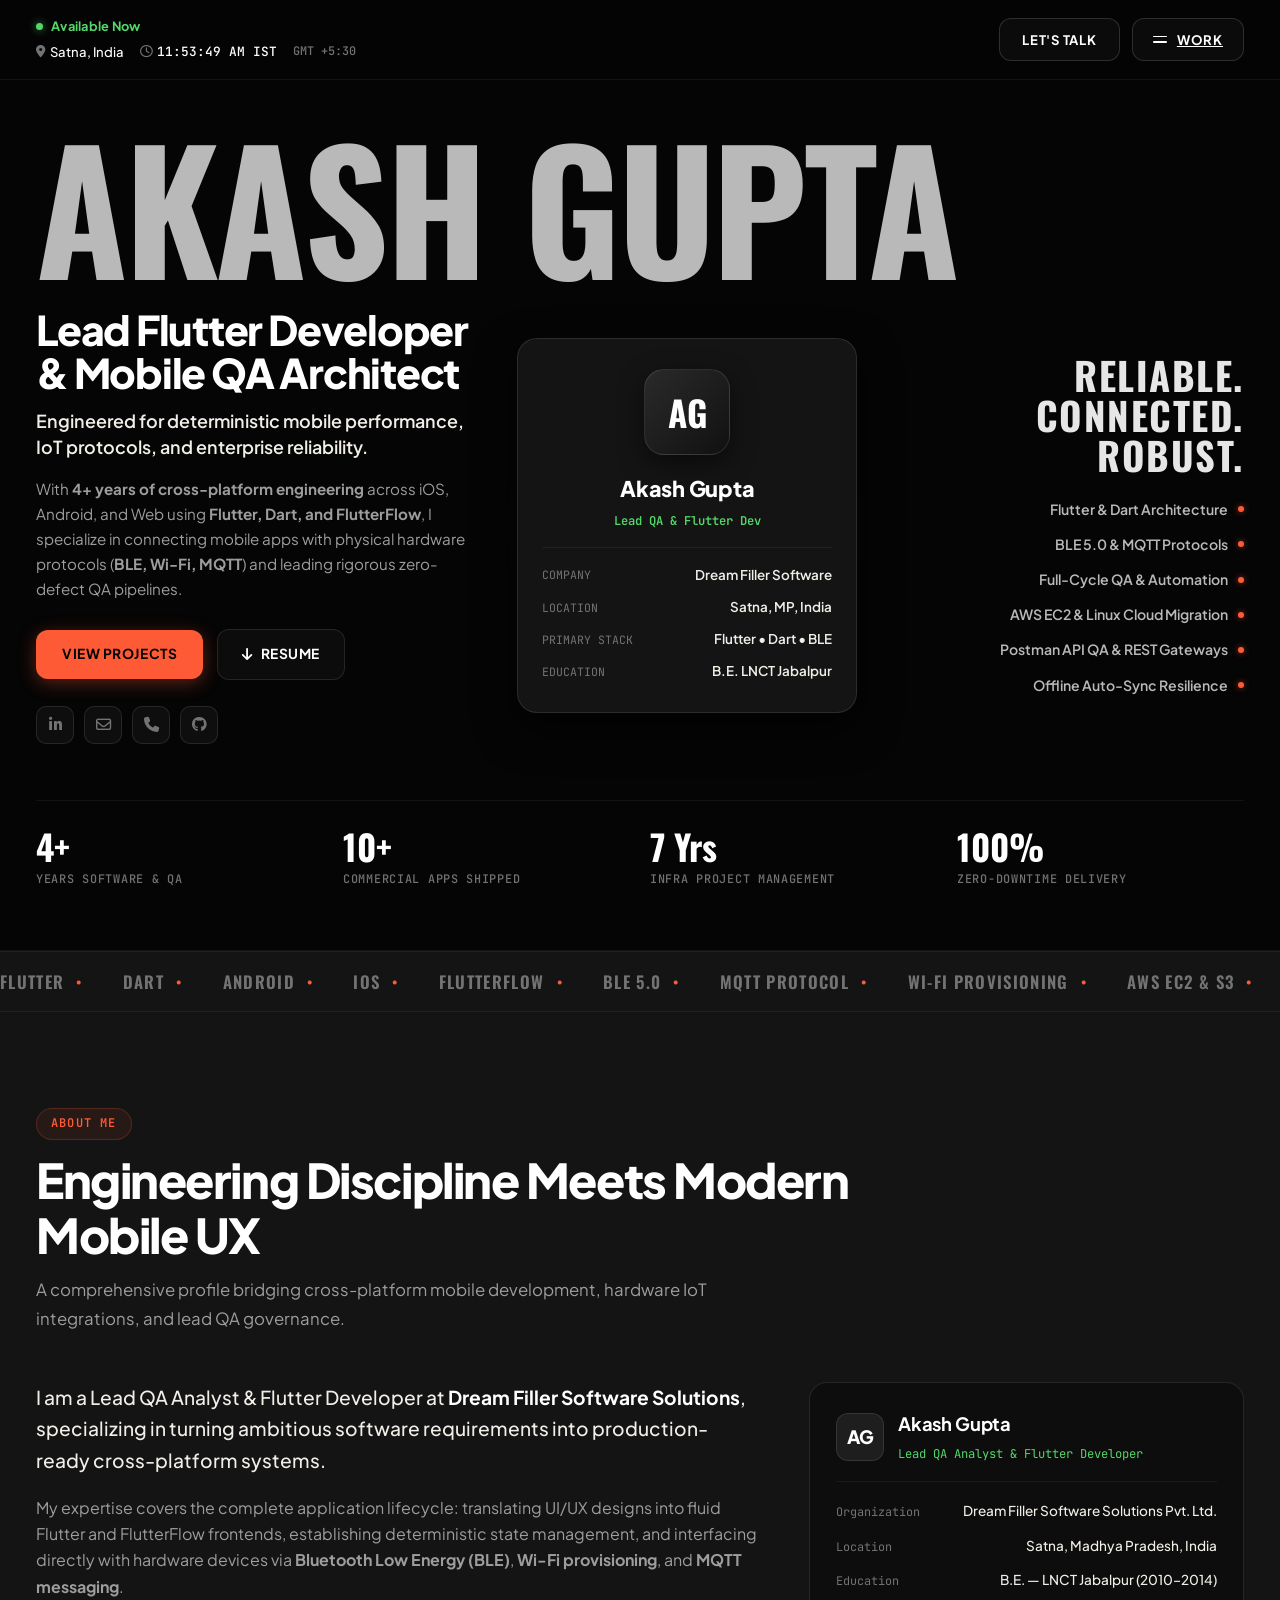
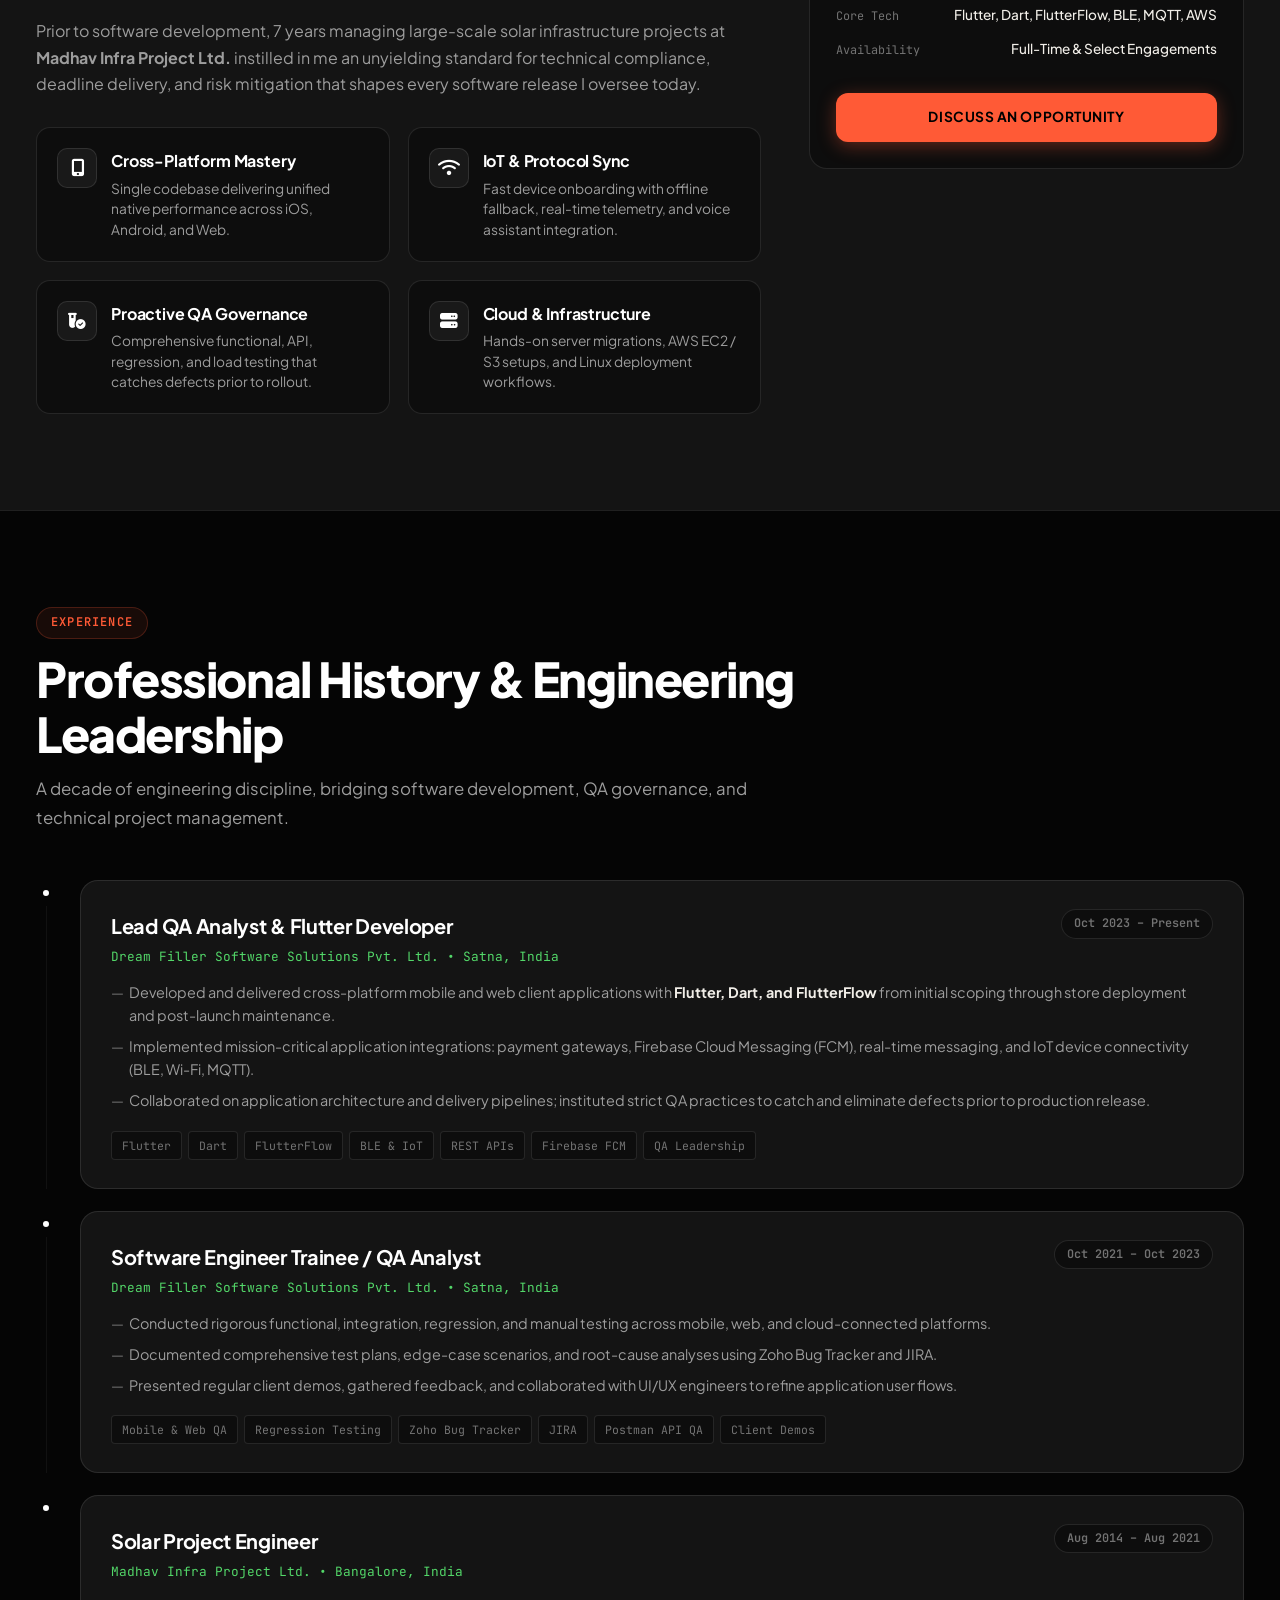
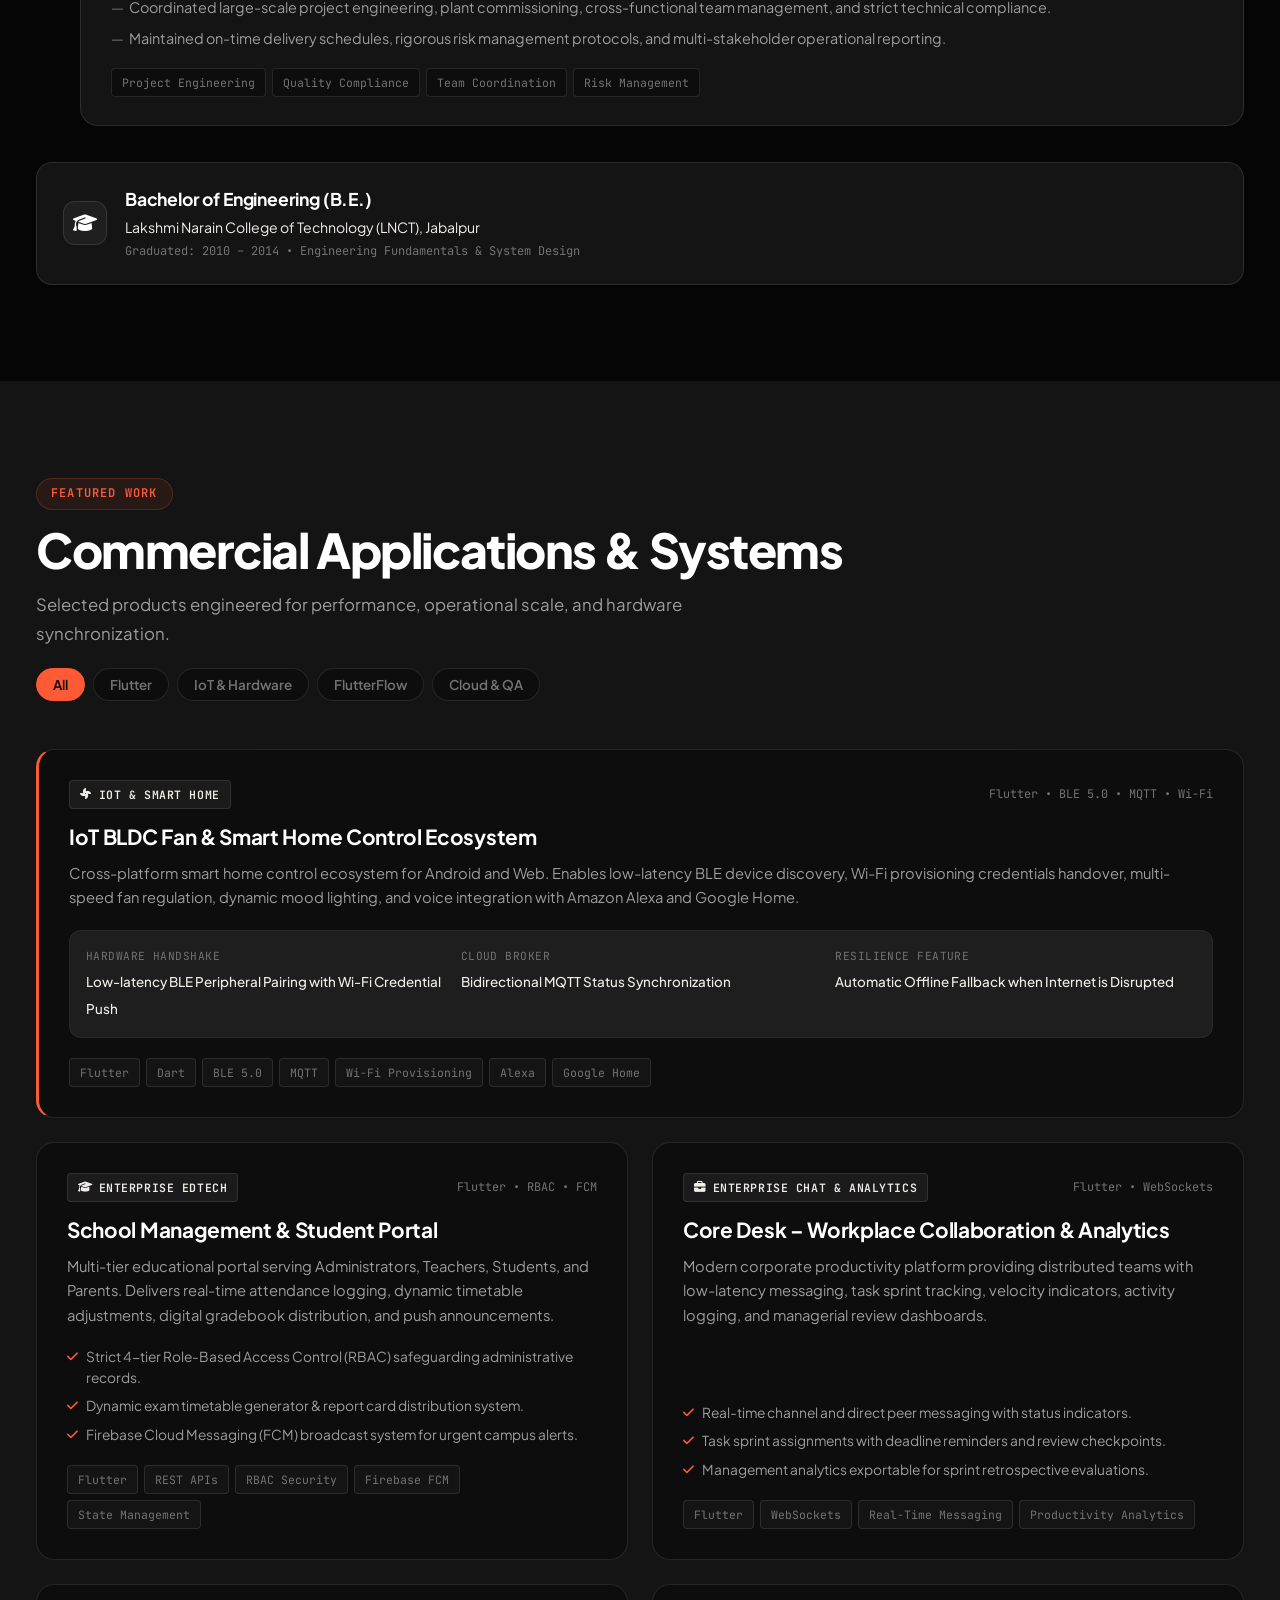
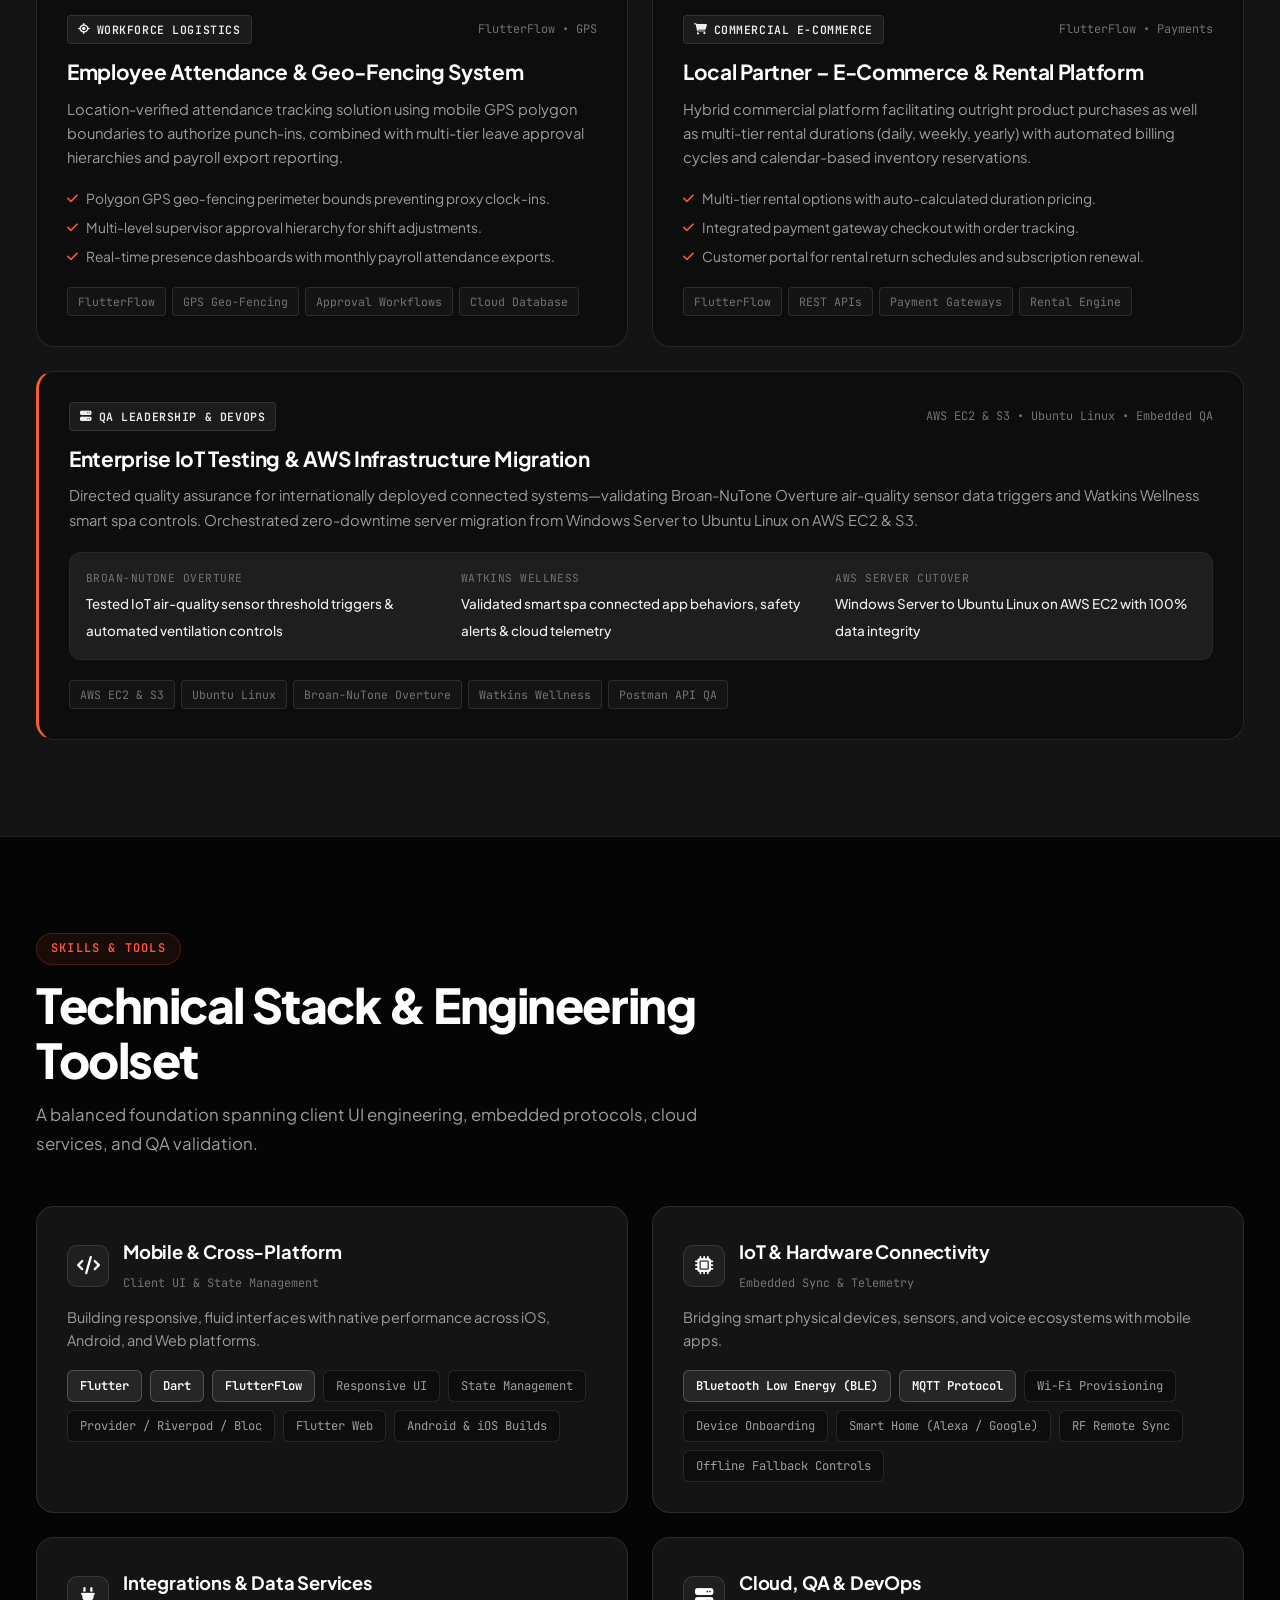
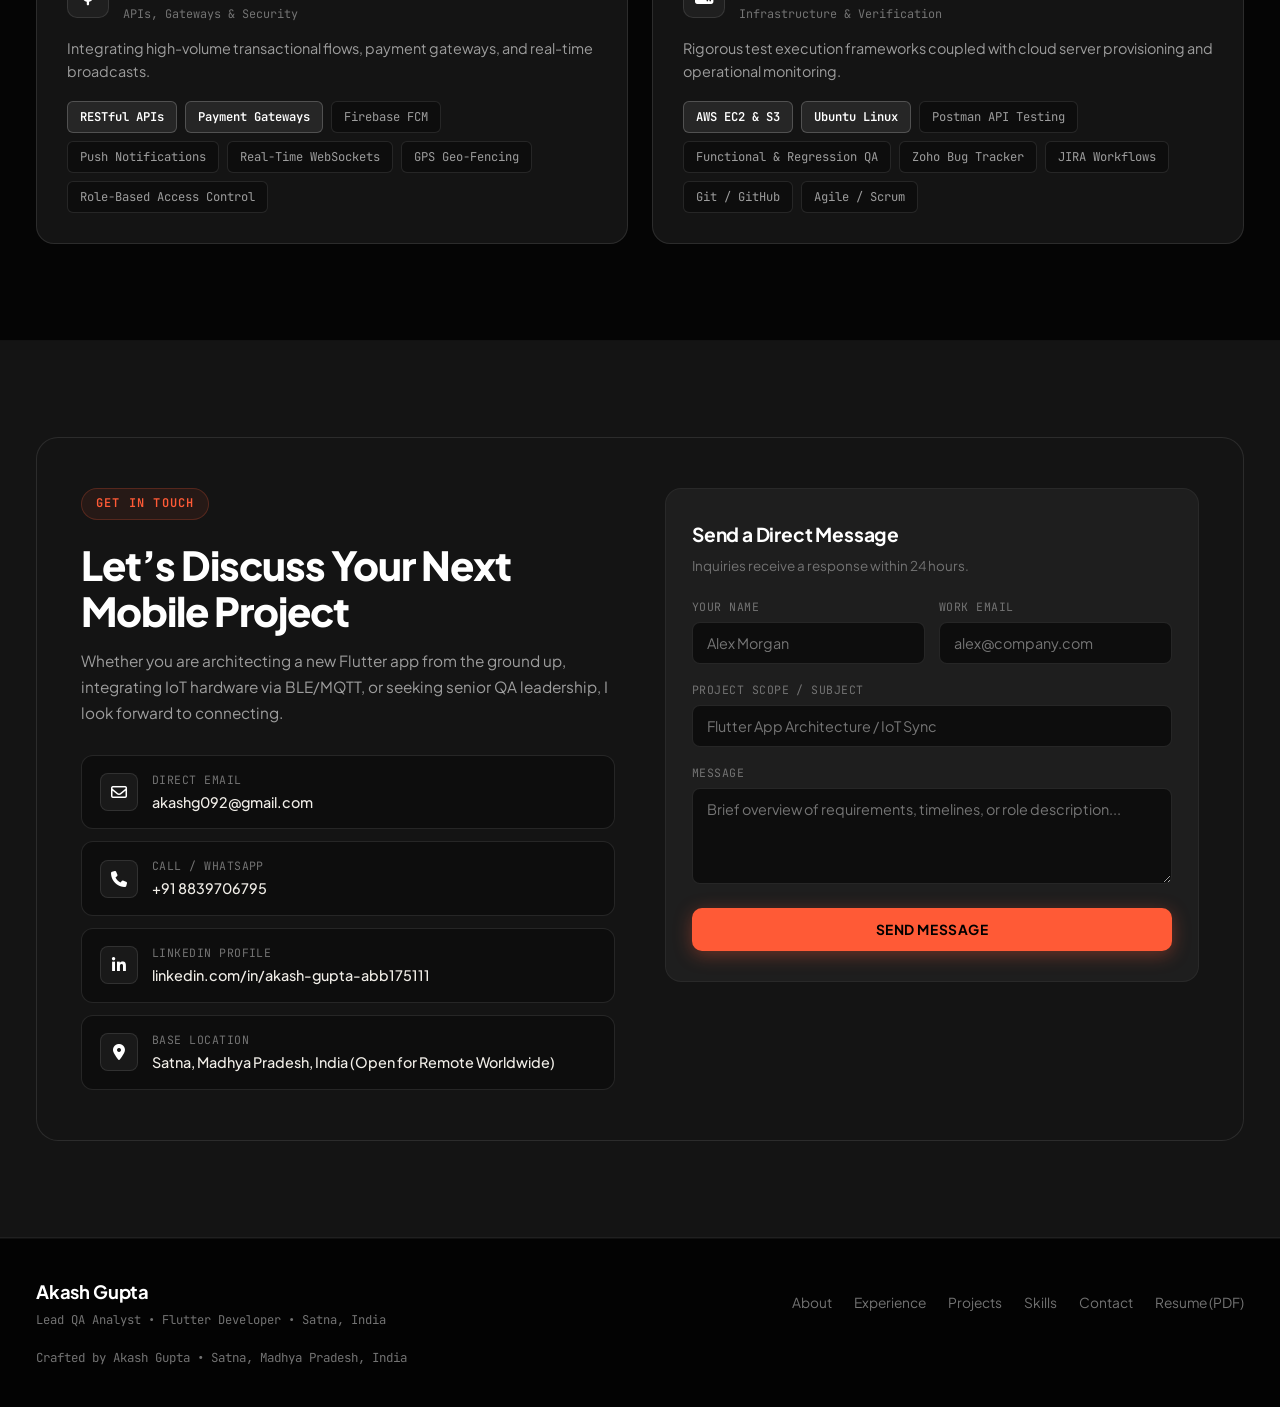
==== commit 0f3b5c97: "feat: complete modern dark UI redesign matching Ashutosh portfolio aesthetic" ====
--- a/portfolio/index.html
+++ b/portfolio/index.html
@@ -4,157 +4,177 @@
   <meta charset="UTF-8" />
   <meta name="viewport" content="width=device-width, initial-scale=1.0" />
   <title>Akash Gupta | Lead QA Analyst & Senior Flutter Developer</title>
-  <meta name="description" content="Portfolio of Akash Gupta - Lead QA Analyst, Flutter Developer, and IoT Systems Specialist with 4+ years of cross-platform engineering experience." />
-
-  <!-- Premium High-Impact Typography (Oswald + Plus Jakarta Sans + JetBrains Mono) -->
+  <meta name="description" content="Portfolio of Akash Gupta - Lead QA Analyst, Senior Flutter Developer, and IoT Systems Specialist with 4+ years of cross-platform engineering experience." />
+
+  <!-- Typography: Oswald (Display) + Plus Jakarta Sans (Body) + JetBrains Mono (Tech) -->
   <link rel="preconnect" href="https://fonts.googleapis.com" />
   <link rel="preconnect" href="https://fonts.gstatic.com" crossorigin />
-  <link href="https://fonts.googleapis.com/css2?family=JetBrains+Mono:wght@400;500;600;700&family=Oswald:wght@500;600;700;800&family=Plus+Jakarta+Sans:wght@300;400;500;600;700;800&display=swap" rel="stylesheet" />
+  <link href="https://fonts.googleapis.com/css2?family=JetBrains+Mono:wght@400;500;600;700&family=Oswald:wght@500;600;700;800;900&family=Plus+Jakarta+Sans:wght@300;400;500;600;700;800&display=swap" rel="stylesheet" />
 
   <!-- Font Awesome Icons -->
   <link rel="stylesheet" href="https://cdnjs.cloudflare.com/ajax/libs/font-awesome/6.5.1/css/all.min.css" />
 
   <link rel="stylesheet" href="style.css" />
 </head>
-<body class="theme-dark">
-
-  <!-- Sleek Floating Header -->
-  <header class="header-wrapper">
-    <div class="header-container">
-      <a href="#hero" class="brand-group">
-        <div class="brand-avatar">AG</div>
-        <div class="brand-text">
-          <span class="brand-name">Akash Gupta</span>
-          <span class="brand-role">Flutter &bull; IoT &bull; QA Lead</span>
-        </div>
-      </a>
-
-      <nav class="nav-links">
-        <a href="#about" class="nav-item">About</a>
-        <a href="#expertise" class="nav-item">Skills</a>
-        <a href="#projects" class="nav-item">Projects</a>
-        <a href="#career" class="nav-item">Experience</a>
-        <a href="#contact" class="nav-item">Contact</a>
-      </nav>
-
-      <div class="header-actions">
-        <a href="Akash_Gupta_Resume.pdf" target="_blank" class="btn btn-secondary btn-sm">
-          <i class="fa-regular fa-file-pdf"></i> Resume
-        </a>
-
-        <a href="#contact" class="btn btn-primary btn-sm">
-          Let's Talk
+<body>
+
+  <!-- Top Header Bar with Live Clock & Status (Ashutosh Portfolio Design) -->
+  <header class="site-header">
+    <div class="header-inner">
+      <div class="header-status-left">
+        <div class="status-badge-row">
+          <div class="pulse-dot-green"></div>
+          <span class="status-text-avail">Available Now</span>
+        </div>
+        <div class="status-meta-row">
+          <div class="meta-item">
+            <i class="fa-solid fa-location-dot"></i>
+            <span>Satna, India</span>
+          </div>
+          <div class="meta-item time">
+            <i class="fa-regular fa-clock"></i>
+            <span id="liveClock">00:00:00 AM IST</span>
+          </div>
+          <span class="meta-tz">GMT +5:30</span>
+        </div>
+      </div>
+
+      <div class="header-actions-right">
+        <a href="#contact" class="btn-talk">Let's Talk</a>
+        <a href="#projects" class="btn-menu">
+          <div class="menu-bars">
+            <span class="menu-bar"></span>
+            <span class="menu-bar"></span>
+          </div>
+          <span>Work</span>
         </a>
       </div>
     </div>
   </header>
 
   <main class="page-main">
-    <!-- 1. HERO SECTION -->
+    <!-- 1. HERO SECTION (Watermark + 3-Column Grid + Bottom Stats) -->
     <section class="hero-section" id="hero">
-      <!-- Giant Stylized Watermark (Ashutosh Design Element) -->
-      <div class="hero-watermark">AKASH GUPTA</div>
-
-      <div class="container hero-grid">
-        <!-- Left: Pitch & Bio -->
-        <div class="hero-text-col">
-          <div class="eyebrow-pill">
-            <span class="status-dot-emerald"></span>
-            <span>Available for Lead QA & Senior Flutter Roles</span>
-          </div>
-
-          <h1 class="hero-title">
-            Lead Flutter Developer & <span class="highlight-text">Mobile QA Architect</span>
-          </h1>
-
-          <p class="hero-subtext">
-            Hi, I'm <strong>Akash Gupta</strong>. Mobile Application Engineer with <strong>4+ years of cross-platform delivery</strong> across iOS, Android, and Web using <strong>Flutter, Dart, and FlutterFlow</strong> &mdash; with proven expertise in hardware communication (<strong>BLE, Wi-Fi, MQTT</strong>) and comprehensive QA leadership.
-          </p>
-
-          <div class="hero-cta-group">
-            <a href="#projects" class="btn btn-primary">
-              <i class="fa-solid fa-layer-group"></i> View Projects
-            </a>
-            <a href="Akash_Gupta_Resume.pdf" target="_blank" class="btn btn-secondary">
-              <i class="fa-solid fa-arrow-down"></i> Download Resume
-            </a>
-            <a href="#contact" class="btn btn-outline">
-              <i class="fa-regular fa-envelope"></i> Let's Talk
-            </a>
-          </div>
-
-          <div class="hero-social-strip">
-            <a href="https://www.linkedin.com/in/akash-gupta-abb175111/" target="_blank" rel="noopener noreferrer" class="social-chip" title="LinkedIn">
-              <i class="fa-brands fa-linkedin-in"></i>
-              <span>linkedin.com/in/akash-gupta-abb175111</span>
-            </a>
-            <a href="mailto:akashg092@gmail.com" class="social-chip" title="Email">
-              <i class="fa-regular fa-envelope"></i>
-              <span>akashg092@gmail.com</span>
-            </a>
-            <a href="tel:+918839706795" class="social-chip" title="Phone">
-              <i class="fa-solid fa-phone"></i>
-              <span>+91 8839706795</span>
-            </a>
-          </div>
-        </div>
-
-        <!-- Right: Modern Glass Profile Card -->
-        <div class="hero-widget-col">
-          <div class="profile-card-modern">
-            <div class="pcm-header">
-              <div class="pcm-avatar">AG</div>
-              <div class="pcm-identity">
-                <h3 class="pcm-name">Akash Gupta</h3>
-                <p class="pcm-role">Lead QA Analyst & Flutter Developer</p>
-              </div>
-            </div>
-
-            <div class="pcm-details">
-              <div class="pcm-row">
-                <span class="pcm-label">COMPANY</span>
-                <span class="pcm-val">Dream Filler Software Solutions</span>
-              </div>
-              <div class="pcm-row">
-                <span class="pcm-label">LOCATION</span>
-                <span class="pcm-val">Satna, Madhya Pradesh, India</span>
-              </div>
-              <div class="pcm-row">
-                <span class="pcm-label">CORE STACK</span>
-                <span class="pcm-val">Flutter, Dart, FlutterFlow, BLE, MQTT</span>
-              </div>
-              <div class="pcm-row">
-                <span class="pcm-label">EDUCATION</span>
-                <span class="pcm-val">B.E. &bull; LNCT Jabalpur (2010&ndash;2014)</span>
-              </div>
-            </div>
-
-            <div class="pcm-stats">
-              <div class="pcm-stat-item">
-                <span class="pcm-stat-num">4+ Yrs</span>
-                <span class="pcm-stat-label">Software & QA</span>
-              </div>
-              <div class="pcm-stat-item">
-                <span class="pcm-stat-num">10+</span>
-                <span class="pcm-stat-label">Production Apps</span>
-              </div>
-              <div class="pcm-stat-item">
-                <span class="pcm-stat-num">7 Yrs</span>
-                <span class="pcm-stat-label">Infra Projects</span>
-              </div>
-            </div>
-
-            <div class="pcm-action">
-              <a href="#contact" class="btn btn-primary btn-block">
-                <i class="fa-regular fa-paper-plane"></i> Send a Message
+      <div class="container">
+        <!-- Giant High-Impact Oswald Title -->
+        <h1 class="hero-watermark-title">AKASH GUPTA</h1>
+
+        <div class="hero-columns-grid">
+          <!-- Column 1: Intro Pitch & Actions -->
+          <div class="hero-col-intro">
+            <h2 class="hero-role-headline">Lead Flutter Developer & Mobile QA Architect</h2>
+            <p class="hero-tagline">Engineered for deterministic mobile performance, IoT protocols, and enterprise reliability.</p>
+            <p class="hero-bio-para">
+              With <strong>4+ years of cross-platform engineering</strong> across iOS, Android, and Web using <strong>Flutter, Dart, and FlutterFlow</strong>, I specialize in connecting mobile apps with physical hardware protocols (<strong>BLE, Wi-Fi, MQTT</strong>) and leading rigorous zero-defect QA pipelines.
+            </p>
+
+            <div class="hero-action-buttons">
+              <a href="#projects" class="btn-primary-coral">View Projects</a>
+              <a href="Akash_Gupta_Resume.pdf" target="_blank" class="btn-secondary-glass">
+                <i class="fa-solid fa-arrow-down"></i> Resume
               </a>
             </div>
+
+            <div class="hero-social-chips">
+              <a href="https://www.linkedin.com/in/akash-gupta-abb175111/" target="_blank" rel="noopener noreferrer" class="social-pill" title="LinkedIn">
+                <i class="fa-brands fa-linkedin-in"></i>
+              </a>
+              <a href="mailto:akashg092@gmail.com" class="social-pill" title="Email">
+                <i class="fa-regular fa-envelope"></i>
+              </a>
+              <a href="tel:+918839706795" class="social-pill" title="Call">
+                <i class="fa-solid fa-phone"></i>
+              </a>
+              <a href="https://github.com/akashgg037" target="_blank" rel="noopener noreferrer" class="social-pill" title="GitHub">
+                <i class="fa-brands fa-github"></i>
+              </a>
+            </div>
+          </div>
+
+          <!-- Column 2: Center Visual Architecture Card -->
+          <div class="hero-col-visual">
+            <div class="visual-ambient-circle"></div>
+            <div class="visual-card-wrap">
+              <div class="avatar-badge-wrap">AG</div>
+              <h3 class="visual-name">Akash Gupta</h3>
+              <span class="visual-title">Lead QA & Flutter Dev</span>
+              <div class="visual-divider"></div>
+              <div class="visual-info-list">
+                <div class="visual-info-row">
+                  <span class="vil-lbl">Company</span>
+                  <span class="vil-val">Dream Filler Software</span>
+                </div>
+                <div class="visual-info-row">
+                  <span class="vil-lbl">Location</span>
+                  <span class="vil-val">Satna, MP, India</span>
+                </div>
+                <div class="visual-info-row">
+                  <span class="vil-lbl">Primary Stack</span>
+                  <span class="vil-val">Flutter &bull; Dart &bull; BLE</span>
+                </div>
+                <div class="visual-info-row">
+                  <span class="vil-lbl">Education</span>
+                  <span class="vil-val">B.E. LNCT Jabalpur</span>
+                </div>
+              </div>
+            </div>
+          </div>
+
+          <!-- Column 3: Right Side Pitch (Ashutosh Design Element) -->
+          <div class="hero-col-sidepitch">
+            <h3 class="sidepitch-bigtitle">RELIABLE.<br/>CONNECTED.<br/>ROBUST.</h3>
+            <div class="sidepitch-list">
+              <div class="sidepitch-item">
+                <span>Flutter & Dart Architecture</span>
+                <span class="sidepitch-dot"></span>
+              </div>
+              <div class="sidepitch-item">
+                <span>BLE 5.0 & MQTT Protocols</span>
+                <span class="sidepitch-dot"></span>
+              </div>
+              <div class="sidepitch-item">
+                <span>Full-Cycle QA & Automation</span>
+                <span class="sidepitch-dot"></span>
+              </div>
+              <div class="sidepitch-item">
+                <span>AWS EC2 & Linux Cloud Migration</span>
+                <span class="sidepitch-dot"></span>
+              </div>
+              <div class="sidepitch-item">
+                <span>Postman API QA & REST Gateways</span>
+                <span class="sidepitch-dot"></span>
+              </div>
+              <div class="sidepitch-item">
+                <span>Offline Auto-Sync Resilience</span>
+                <span class="sidepitch-dot"></span>
+              </div>
+            </div>
+          </div>
+        </div>
+
+        <!-- Hero Bottom Stats Row -->
+        <div class="hero-bottom-stats-row">
+          <div class="stat-box">
+            <span class="stat-number">4+</span>
+            <span class="stat-label">Years Software & QA</span>
+          </div>
+          <div class="stat-box">
+            <span class="stat-number">10+</span>
+            <span class="stat-label">Commercial Apps Shipped</span>
+          </div>
+          <div class="stat-box">
+            <span class="stat-number">7 Yrs</span>
+            <span class="stat-label">Infra Project Management</span>
+          </div>
+          <div class="stat-box">
+            <span class="stat-number">100%</span>
+            <span class="stat-label">Zero-Downtime Delivery</span>
           </div>
         </div>
       </div>
     </section>
 
-    <!-- 2. TOOL WAVE MARQUEE TICKER (Ashutosh Portfolio Design Element) -->
+    <!-- 2. TOOL WAVE MARQUEE TICKER (Ashutosh Design Element) -->
     <section class="marquee-ribbon-section">
       <div class="marquee-track">
         <div class="marquee-pill">FLUTTER <span class="marquee-dot">&bull;</span></div>
@@ -167,11 +187,11 @@
         <div class="marquee-pill">WI-FI PROVISIONING <span class="marquee-dot">&bull;</span></div>
         <div class="marquee-pill">AWS EC2 & S3 <span class="marquee-dot">&bull;</span></div>
         <div class="marquee-pill">FIREBASE FCM <span class="marquee-dot">&bull;</span></div>
-        <div class="marquee-pill">POSTMAN API TESTING <span class="marquee-dot">&bull;</span></div>
+        <div class="marquee-pill">POSTMAN API QA <span class="marquee-dot">&bull;</span></div>
         <div class="marquee-pill">ZOHO BUG TRACKER <span class="marquee-dot">&bull;</span></div>
         <div class="marquee-pill">JIRA WORKFLOWS <span class="marquee-dot">&bull;</span></div>
         <div class="marquee-pill">GIT & GITHUB <span class="marquee-dot">&bull;</span></div>
-        <!-- Duplicate for continuous seamless marquee loop -->
+        <!-- Continuous Loop Duplicate -->
         <div class="marquee-pill">FLUTTER <span class="marquee-dot">&bull;</span></div>
         <div class="marquee-pill">DART <span class="marquee-dot">&bull;</span></div>
         <div class="marquee-pill">ANDROID <span class="marquee-dot">&bull;</span></div>
@@ -182,21 +202,21 @@
         <div class="marquee-pill">WI-FI PROVISIONING <span class="marquee-dot">&bull;</span></div>
         <div class="marquee-pill">AWS EC2 & S3 <span class="marquee-dot">&bull;</span></div>
         <div class="marquee-pill">FIREBASE FCM <span class="marquee-dot">&bull;</span></div>
-        <div class="marquee-pill">POSTMAN API TESTING <span class="marquee-dot">&bull;</span></div>
+        <div class="marquee-pill">POSTMAN API QA <span class="marquee-dot">&bull;</span></div>
         <div class="marquee-pill">ZOHO BUG TRACKER <span class="marquee-dot">&bull;</span></div>
         <div class="marquee-pill">JIRA WORKFLOWS <span class="marquee-dot">&bull;</span></div>
         <div class="marquee-pill">GIT & GITHUB <span class="marquee-dot">&bull;</span></div>
       </div>
     </section>
 
-    <!-- 3. ABOUT SECTION -->
-    <section class="section about-section" id="about">
+    <!-- 3. ABOUT SECTION (Charcoal Background Band) -->
+    <section class="section bg-charcoal" id="about">
       <div class="container">
         <div class="section-tag-group">
           <span class="section-badge">About Me</span>
           <h2 class="section-heading">Engineering Discipline Meets Modern Mobile UX</h2>
           <p class="section-intro">
-            A comprehensive profile bridging cross-platform mobile development, hardware IoT integrations, and lead QA analysis.
+            A comprehensive profile bridging cross-platform mobile development, hardware IoT integrations, and lead QA governance.
           </p>
         </div>
 
@@ -278,9 +298,9 @@
               </div>
             </div>
 
-            <div class="profile-action-btn" style="margin-top: 14px;">
-              <a href="#contact" class="btn btn-primary btn-block">
-                <i class="fa-regular fa-paper-plane"></i> Discuss an Opportunity
+            <div style="margin-top: 14px;">
+              <a href="#contact" class="btn-primary-coral" style="width: 100%; text-align: center; border-radius: 12px;">
+                Discuss an Opportunity
               </a>
             </div>
           </div>
@@ -288,340 +308,8 @@
       </div>
     </section>
 
-    <!-- 4. TECHNICAL EXPERTISE SECTION -->
-    <section class="section expertise-section" id="expertise">
-      <div class="container">
-        <div class="section-tag-group">
-          <span class="section-badge">Skills & Tools</span>
-          <h2 class="section-heading">Technical Stack & Engineering Toolset</h2>
-          <p class="section-intro">
-            A balanced foundation spanning client UI engineering, embedded protocols, cloud services, and QA validation.
-          </p>
-        </div>
-
-        <div class="expertise-grid">
-          <!-- Card 1 -->
-          <div class="skill-category-card">
-            <div class="skill-cat-header">
-              <div class="cat-icon flutter-icon"><i class="fa-solid fa-code"></i></div>
-              <div>
-                <h3>Mobile & Cross-Platform</h3>
-                <span class="cat-sub">Client UI & State Management</span>
-              </div>
-            </div>
-            <p class="cat-desc">Building responsive, fluid interfaces with native performance across iOS, Android, and Web platforms.</p>
-            <div class="skill-chips">
-              <span class="chip primary">Flutter</span>
-              <span class="chip primary">Dart</span>
-              <span class="chip primary">FlutterFlow</span>
-              <span class="chip">Responsive UI</span>
-              <span class="chip">State Management</span>
-              <span class="chip">Provider / Riverpod / Bloc</span>
-              <span class="chip">Flutter Web</span>
-              <span class="chip">Android & iOS Builds</span>
-            </div>
-          </div>
-
-          <!-- Card 2 -->
-          <div class="skill-category-card">
-            <div class="skill-cat-header">
-              <div class="cat-icon iot-icon"><i class="fa-solid fa-microchip"></i></div>
-              <div>
-                <h3>IoT & Hardware Connectivity</h3>
-                <span class="cat-sub">Embedded Sync & Telemetry</span>
-              </div>
-            </div>
-            <p class="cat-desc">Bridging smart physical devices, sensors, and voice ecosystems with mobile apps.</p>
-            <div class="skill-chips">
-              <span class="chip primary">Bluetooth Low Energy (BLE)</span>
-              <span class="chip primary">MQTT Protocol</span>
-              <span class="chip">Wi-Fi Provisioning</span>
-              <span class="chip">Device Onboarding</span>
-              <span class="chip">Smart Home (Alexa / Google)</span>
-              <span class="chip">RF Remote Sync</span>
-              <span class="chip">Offline Fallback Controls</span>
-            </div>
-          </div>
-
-          <!-- Card 3 -->
-          <div class="skill-category-card">
-            <div class="skill-cat-header">
-              <div class="cat-icon api-icon"><i class="fa-solid fa-plug"></i></div>
-              <div>
-                <h3>Integrations & Data Services</h3>
-                <span class="cat-sub">APIs, Gateways & Security</span>
-              </div>
-            </div>
-            <p class="cat-desc">Integrating high-volume transactional flows, payment gateways, and real-time broadcasts.</p>
-            <div class="skill-chips">
-              <span class="chip primary">RESTful APIs</span>
-              <span class="chip primary">Payment Gateways</span>
-              <span class="chip">Firebase FCM</span>
-              <span class="chip">Push Notifications</span>
-              <span class="chip">Real-Time WebSockets</span>
-              <span class="chip">GPS Geo-Fencing</span>
-              <span class="chip">Role-Based Access Control</span>
-            </div>
-          </div>
-
-          <!-- Card 4 -->
-          <div class="skill-category-card">
-            <div class="skill-cat-header">
-              <div class="cat-icon qa-icon"><i class="fa-solid fa-server"></i></div>
-              <div>
-                <h3>Cloud, QA & DevOps</h3>
-                <span class="cat-sub">Infrastructure & Verification</span>
-              </div>
-            </div>
-            <p class="cat-desc">Rigorous test execution frameworks coupled with cloud server provisioning and operational monitoring.</p>
-            <div class="skill-chips">
-              <span class="chip primary">AWS EC2 & S3</span>
-              <span class="chip primary">Ubuntu Linux</span>
-              <span class="chip">Postman API Testing</span>
-              <span class="chip">Functional & Regression QA</span>
-              <span class="chip">Zoho Bug Tracker</span>
-              <span class="chip">JIRA Workflows</span>
-              <span class="chip">Git / GitHub</span>
-              <span class="chip">Agile / Scrum</span>
-            </div>
-          </div>
-        </div>
-      </div>
-    </section>
-
-    <!-- 5. CASE STUDIES SECTION (Bento Grid Style) -->
-    <section class="section projects-section" id="projects">
-      <div class="container">
-        <div class="section-tag-group">
-          <div class="projects-header-flex">
-            <div>
-              <span class="section-badge">Projects</span>
-              <h2 class="section-heading">Featured Commercial Applications</h2>
-              <p class="section-intro">Selected products engineered for performance, operational scale, and hardware synchronization.</p>
-            </div>
-
-            <!-- Category Filters -->
-            <div class="filter-controls">
-              <button class="filter-btn active" data-filter="all">All</button>
-              <button class="filter-btn" data-filter="flutter">Flutter</button>
-              <button class="filter-btn" data-filter="iot">IoT & Hardware</button>
-              <button class="filter-btn" data-filter="flutterflow">FlutterFlow</button>
-              <button class="filter-btn" data-filter="qa">Cloud & QA</button>
-            </div>
-          </div>
-        </div>
-
-        <div class="case-studies-grid" id="caseStudiesGrid">
-          <!-- Project 1: IoT BLDC Fan (Flagship) -->
-          <article class="case-card featured-card" data-category="flutter iot">
-            <div class="case-badge-row">
-              <span class="badge-cat iot"><i class="fa-solid fa-fan"></i> IoT & Smart Home</span>
-              <span class="badge-tech">Flutter &bull; BLE &bull; MQTT &bull; Wi-Fi</span>
-            </div>
-
-            <h3 class="case-card-title">IoT BLDC Fan & Smart Home Control Ecosystem</h3>
-            <p class="case-card-summary">
-              Cross-platform smart home control ecosystem for Android and Web. Enables low-latency BLE device discovery, Wi-Fi provisioning credentials handover, multi-speed fan regulation, dynamic mood lighting, and voice integration with Amazon Alexa and Google Home.
-            </p>
-
-            <div class="case-architecture-box">
-              <div class="arch-col">
-                <span class="arch-lbl">Hardware Handshake</span>
-                <span class="arch-val">Low-latency BLE Peripheral Pairing with Wi-Fi Credential Push</span>
-              </div>
-              <div class="arch-col">
-                <span class="arch-lbl">Cloud Broker</span>
-                <span class="arch-val">Bidirectional MQTT Status Synchronization</span>
-              </div>
-              <div class="arch-col">
-                <span class="arch-lbl">Resilience Feature</span>
-                <span class="arch-val">Automatic Offline Fallback when Internet is Disrupted</span>
-              </div>
-            </div>
-
-            <div class="case-card-tags">
-              <span>Flutter</span>
-              <span>Dart</span>
-              <span>BLE 5.0</span>
-              <span>MQTT</span>
-              <span>Wi-Fi Provisioning</span>
-              <span>Alexa</span>
-              <span>Google Home</span>
-            </div>
-          </article>
-
-          <!-- Project 2: School Management Platform -->
-          <article class="case-card" data-category="flutter">
-            <div class="case-badge-row">
-              <span class="badge-cat flutter"><i class="fa-solid fa-graduation-cap"></i> Enterprise EdTech</span>
-              <span class="badge-tech">Flutter &bull; RBAC &bull; FCM</span>
-            </div>
-
-            <h3 class="case-card-title">School Management & Student Portal</h3>
-            <p class="case-card-summary">
-              Multi-tier educational portal serving Administrators, Teachers, Students, and Parents. Delivers real-time attendance logging, dynamic timetable adjustments, digital gradebook distribution, and push announcements.
-            </p>
-
-            <div class="case-highlights-list">
-              <div class="hl-item"><i class="fa-solid fa-check"></i> Strict 4-tier Role-Based Access Control (RBAC) safeguarding administrative records.</div>
-              <div class="hl-item"><i class="fa-solid fa-check"></i> Dynamic exam timetable generator & report card distribution system.</div>
-              <div class="hl-item"><i class="fa-solid fa-check"></i> Firebase Cloud Messaging (FCM) broadcast system for urgent campus alerts.</div>
-            </div>
-
-            <div class="case-card-tags">
-              <span>Flutter</span>
-              <span>REST APIs</span>
-              <span>RBAC Security</span>
-              <span>Firebase FCM</span>
-              <span>State Management</span>
-            </div>
-          </article>
-
-          <!-- Project 3: Core Desk Collaboration -->
-          <article class="case-card" data-category="flutter">
-            <div class="case-badge-row">
-              <span class="badge-cat flutter"><i class="fa-solid fa-briefcase"></i> Enterprise Chat & Analytics</span>
-              <span class="badge-tech">Flutter &bull; WebSockets</span>
-            </div>
-
-            <h3 class="case-card-title">Core Desk – Workplace Collaboration & Analytics</h3>
-            <p class="case-card-summary">
-              Modern corporate productivity platform providing distributed teams with low-latency messaging, task sprint tracking, velocity indicators, activity logging, and managerial review dashboards.
-            </p>
-
-            <div class="case-highlights-list">
-              <div class="hl-item"><i class="fa-solid fa-check"></i> Real-time channel and direct peer messaging with status indicators.</div>
-              <div class="hl-item"><i class="fa-solid fa-check"></i> Task sprint assignments with deadline reminders and review checkpoints.</div>
-              <div class="hl-item"><i class="fa-solid fa-check"></i> Management analytics exportable for sprint retrospective evaluations.</div>
-            </div>
-
-            <div class="case-card-tags">
-              <span>Flutter</span>
-              <span>WebSockets</span>
-              <span>Real-Time Messaging</span>
-              <span>Productivity Analytics</span>
-            </div>
-          </article>
-
-          <!-- Project 4: Employee Attendance Geo-Fencing -->
-          <article class="case-card" data-category="flutterflow">
-            <div class="case-badge-row">
-              <span class="badge-cat flutterflow"><i class="fa-solid fa-location-crosshairs"></i> Workforce Logistics</span>
-              <span class="badge-tech">FlutterFlow &bull; GPS</span>
-            </div>
-
-            <h3 class="case-card-title">Employee Attendance & Geo-Fencing System</h3>
-            <p class="case-card-summary">
-              Location-verified attendance tracking solution using mobile GPS polygon boundaries to authorize punch-ins, combined with multi-tier leave approval hierarchies and payroll export reporting.
-            </p>
-
-            <div class="case-highlights-list">
-              <div class="hl-item"><i class="fa-solid fa-check"></i> Polygon GPS geo-fencing perimeter bounds preventing proxy clock-ins.</div>
-              <div class="hl-item"><i class="fa-solid fa-check"></i> Multi-level supervisor approval hierarchy for shift adjustments.</div>
-              <div class="hl-item"><i class="fa-solid fa-check"></i> Real-time presence dashboards with monthly payroll attendance exports.</div>
-            </div>
-
-            <div class="case-card-tags">
-              <span>FlutterFlow</span>
-              <span>GPS Geo-Fencing</span>
-              <span>Approval Workflows</span>
-              <span>Cloud Database</span>
-            </div>
-          </article>
-
-          <!-- Project 5: Local Partner E-Commerce & Rental -->
-          <article class="case-card" data-category="flutterflow">
-            <div class="case-badge-row">
-              <span class="badge-cat flutterflow"><i class="fa-solid fa-cart-shopping"></i> Commercial E-Commerce</span>
-              <span class="badge-tech">FlutterFlow &bull; Payments</span>
-            </div>
-
-            <h3 class="case-card-title">Local Partner – E-Commerce & Rental Platform</h3>
-            <p class="case-card-summary">
-              Hybrid commercial platform facilitating outright product purchases as well as multi-tier rental durations (daily, weekly, yearly) with automated billing cycles and calendar-based inventory reservations.
-            </p>
-
-            <div class="case-highlights-list">
-              <div class="hl-item"><i class="fa-solid fa-check"></i> Multi-tier rental options with auto-calculated duration pricing.</div>
-              <div class="hl-item"><i class="fa-solid fa-check"></i> Integrated payment gateway checkout with order tracking.</div>
-              <div class="hl-item"><i class="fa-solid fa-check"></i> Customer portal for rental return schedules and subscription renewal.</div>
-            </div>
-
-            <div class="case-card-tags">
-              <span>FlutterFlow</span>
-              <span>REST APIs</span>
-              <span>Payment Gateways</span>
-              <span>Rental Engine</span>
-            </div>
-          </article>
-
-          <!-- Project 6: Lottery Management & Pooling -->
-          <article class="case-card" data-category="flutterflow">
-            <div class="case-badge-row">
-              <span class="badge-cat flutterflow"><i class="fa-solid fa-ticket"></i> FinTech & Pooling</span>
-              <span class="badge-tech">FlutterFlow &bull; Live Updates</span>
-            </div>
-
-            <h3 class="case-card-title">Lottery Management & Pooling Platform</h3>
-            <p class="case-card-summary">
-              Crowd-pooling application allowing users to co-purchase high-tier sweepstake tickets, distribute fractional ownership shares, and automate prize distribution across verified member digital wallets.
-            </p>
-
-            <div class="case-highlights-list">
-              <div class="hl-item"><i class="fa-solid fa-check"></i> Fractional ownership calculations and automated payout disbursement.</div>
-              <div class="hl-item"><i class="fa-solid fa-check"></i> Live updates showing pool funding progress in real time.</div>
-              <div class="hl-item"><i class="fa-solid fa-check"></i> Verified transaction receipts with notification alerts.</div>
-            </div>
-
-            <div class="case-card-tags">
-              <span>FlutterFlow</span>
-              <span>Payment Gateways</span>
-              <span>Live Updates</span>
-              <span>Pooling Engine</span>
-            </div>
-          </article>
-
-          <!-- Project 7: IoT QA & AWS Infrastructure Migration -->
-          <article class="case-card featured-card" data-category="qa iot">
-            <div class="case-badge-row">
-              <span class="badge-cat qa"><i class="fa-solid fa-server"></i> QA Leadership & DevOps</span>
-              <span class="badge-tech">AWS EC2 & S3 &bull; Ubuntu Linux &bull; Embedded QA</span>
-            </div>
-
-            <h3 class="case-card-title">Enterprise IoT Testing & AWS Infrastructure Migration</h3>
-            <p class="case-card-summary">
-              Directed quality assurance for internationally deployed connected systems—validating Broan-NuTone Overture air-quality sensor data triggers and Watkins Wellness smart spa controls. Orchestrated zero-downtime server migration from Windows Server to Ubuntu Linux on AWS EC2 & S3.
-            </p>
-
-            <div class="case-architecture-box">
-              <div class="arch-col">
-                <span class="arch-lbl">Broan-NuTone Overture</span>
-                <span class="arch-val">Tested IoT air-quality sensor threshold triggers & automated ventilation controls</span>
-              </div>
-              <div class="arch-col">
-                <span class="arch-lbl">Watkins Wellness</span>
-                <span class="arch-val">Validated smart spa connected app behaviors, safety alerts & cloud telemetry</span>
-              </div>
-              <div class="arch-col">
-                <span class="arch-lbl">AWS Server Cutover</span>
-                <span class="arch-val">Windows Server to Ubuntu Linux on AWS EC2 with 100% data integrity</span>
-              </div>
-            </div>
-
-            <div class="case-card-tags">
-              <span>AWS EC2 & S3</span>
-              <span>Ubuntu Linux</span>
-              <span>Broan-NuTone Overture</span>
-              <span>Watkins Wellness</span>
-              <span>Postman API QA</span>
-            </div>
-          </article>
-        </div>
-      </div>
-    </section>
-
-    <!-- 6. CAREER EXPERIENCE SECTION -->
-    <section class="section career-section" id="career">
+    <!-- 4. EXPERIENCE SECTION (Black Background Band) -->
+    <section class="section bg-black" id="career">
       <div class="container">
         <div class="section-tag-group">
           <span class="section-badge">Experience</span>
@@ -730,8 +418,314 @@
       </div>
     </section>
 
-    <!-- 7. CONTACT & INQUIRY SECTION -->
-    <section class="section contact-section" id="contact">
+    <!-- 5. PROJECTS SECTION (Charcoal Background Band) -->
+    <section class="section bg-charcoal" id="projects">
+      <div class="container">
+        <div class="section-tag-group">
+          <div class="projects-header-flex">
+            <div>
+              <span class="section-badge">Featured Work</span>
+              <h2 class="section-heading">Commercial Applications & Systems</h2>
+              <p class="section-intro">Selected products engineered for performance, operational scale, and hardware synchronization.</p>
+            </div>
+
+            <!-- Category Filters -->
+            <div class="filter-controls">
+              <button class="filter-btn active" data-filter="all">All</button>
+              <button class="filter-btn" data-filter="flutter">Flutter</button>
+              <button class="filter-btn" data-filter="iot">IoT & Hardware</button>
+              <button class="filter-btn" data-filter="flutterflow">FlutterFlow</button>
+              <button class="filter-btn" data-filter="qa">Cloud & QA</button>
+            </div>
+          </div>
+        </div>
+
+        <div class="case-studies-grid" id="caseStudiesGrid">
+          <!-- Project 1: IoT BLDC Fan (Flagship) -->
+          <article class="case-card featured-card" data-category="flutter iot">
+            <div class="case-badge-row">
+              <span class="badge-cat"><i class="fa-solid fa-fan"></i> IoT & Smart Home</span>
+              <span class="badge-tech">Flutter &bull; BLE 5.0 &bull; MQTT &bull; Wi-Fi</span>
+            </div>
+
+            <h3 class="case-card-title">IoT BLDC Fan & Smart Home Control Ecosystem</h3>
+            <p class="case-card-summary">
+              Cross-platform smart home control ecosystem for Android and Web. Enables low-latency BLE device discovery, Wi-Fi provisioning credentials handover, multi-speed fan regulation, dynamic mood lighting, and voice integration with Amazon Alexa and Google Home.
+            </p>
+
+            <div class="case-architecture-box">
+              <div class="arch-col">
+                <span class="arch-lbl">Hardware Handshake</span>
+                <span class="arch-val">Low-latency BLE Peripheral Pairing with Wi-Fi Credential Push</span>
+              </div>
+              <div class="arch-col">
+                <span class="arch-lbl">Cloud Broker</span>
+                <span class="arch-val">Bidirectional MQTT Status Synchronization</span>
+              </div>
+              <div class="arch-col">
+                <span class="arch-lbl">Resilience Feature</span>
+                <span class="arch-val">Automatic Offline Fallback when Internet is Disrupted</span>
+              </div>
+            </div>
+
+            <div class="case-card-tags">
+              <span>Flutter</span>
+              <span>Dart</span>
+              <span>BLE 5.0</span>
+              <span>MQTT</span>
+              <span>Wi-Fi Provisioning</span>
+              <span>Alexa</span>
+              <span>Google Home</span>
+            </div>
+          </article>
+
+          <!-- Project 2: School Management Platform -->
+          <article class="case-card" data-category="flutter">
+            <div class="case-badge-row">
+              <span class="badge-cat"><i class="fa-solid fa-graduation-cap"></i> Enterprise EdTech</span>
+              <span class="badge-tech">Flutter &bull; RBAC &bull; FCM</span>
+            </div>
+
+            <h3 class="case-card-title">School Management & Student Portal</h3>
+            <p class="case-card-summary">
+              Multi-tier educational portal serving Administrators, Teachers, Students, and Parents. Delivers real-time attendance logging, dynamic timetable adjustments, digital gradebook distribution, and push announcements.
+            </p>
+
+            <div class="case-highlights-list">
+              <div class="hl-item"><i class="fa-solid fa-check"></i> Strict 4-tier Role-Based Access Control (RBAC) safeguarding administrative records.</div>
+              <div class="hl-item"><i class="fa-solid fa-check"></i> Dynamic exam timetable generator & report card distribution system.</div>
+              <div class="hl-item"><i class="fa-solid fa-check"></i> Firebase Cloud Messaging (FCM) broadcast system for urgent campus alerts.</div>
+            </div>
+
+            <div class="case-card-tags">
+              <span>Flutter</span>
+              <span>REST APIs</span>
+              <span>RBAC Security</span>
+              <span>Firebase FCM</span>
+              <span>State Management</span>
+            </div>
+          </article>
+
+          <!-- Project 3: Core Desk Collaboration -->
+          <article class="case-card" data-category="flutter">
+            <div class="case-badge-row">
+              <span class="badge-cat"><i class="fa-solid fa-briefcase"></i> Enterprise Chat & Analytics</span>
+              <span class="badge-tech">Flutter &bull; WebSockets</span>
+            </div>
+
+            <h3 class="case-card-title">Core Desk – Workplace Collaboration & Analytics</h3>
+            <p class="case-card-summary">
+              Modern corporate productivity platform providing distributed teams with low-latency messaging, task sprint tracking, velocity indicators, activity logging, and managerial review dashboards.
+            </p>
+
+            <div class="case-highlights-list">
+              <div class="hl-item"><i class="fa-solid fa-check"></i> Real-time channel and direct peer messaging with status indicators.</div>
+              <div class="hl-item"><i class="fa-solid fa-check"></i> Task sprint assignments with deadline reminders and review checkpoints.</div>
+              <div class="hl-item"><i class="fa-solid fa-check"></i> Management analytics exportable for sprint retrospective evaluations.</div>
+            </div>
+
+            <div class="case-card-tags">
+              <span>Flutter</span>
+              <span>WebSockets</span>
+              <span>Real-Time Messaging</span>
+              <span>Productivity Analytics</span>
+            </div>
+          </article>
+
+          <!-- Project 4: Employee Attendance Geo-Fencing -->
+          <article class="case-card" data-category="flutterflow">
+            <div class="case-badge-row">
+              <span class="badge-cat"><i class="fa-solid fa-location-crosshairs"></i> Workforce Logistics</span>
+              <span class="badge-tech">FlutterFlow &bull; GPS</span>
+            </div>
+
+            <h3 class="case-card-title">Employee Attendance & Geo-Fencing System</h3>
+            <p class="case-card-summary">
+              Location-verified attendance tracking solution using mobile GPS polygon boundaries to authorize punch-ins, combined with multi-tier leave approval hierarchies and payroll export reporting.
+            </p>
+
+            <div class="case-highlights-list">
+              <div class="hl-item"><i class="fa-solid fa-check"></i> Polygon GPS geo-fencing perimeter bounds preventing proxy clock-ins.</div>
+              <div class="hl-item"><i class="fa-solid fa-check"></i> Multi-level supervisor approval hierarchy for shift adjustments.</div>
+              <div class="hl-item"><i class="fa-solid fa-check"></i> Real-time presence dashboards with monthly payroll attendance exports.</div>
+            </div>
+
+            <div class="case-card-tags">
+              <span>FlutterFlow</span>
+              <span>GPS Geo-Fencing</span>
+              <span>Approval Workflows</span>
+              <span>Cloud Database</span>
+            </div>
+          </article>
+
+          <!-- Project 5: Local Partner E-Commerce & Rental -->
+          <article class="case-card" data-category="flutterflow">
+            <div class="case-badge-row">
+              <span class="badge-cat"><i class="fa-solid fa-cart-shopping"></i> Commercial E-Commerce</span>
+              <span class="badge-tech">FlutterFlow &bull; Payments</span>
+            </div>
+
+            <h3 class="case-card-title">Local Partner – E-Commerce & Rental Platform</h3>
+            <p class="case-card-summary">
+              Hybrid commercial platform facilitating outright product purchases as well as multi-tier rental durations (daily, weekly, yearly) with automated billing cycles and calendar-based inventory reservations.
+            </p>
+
+            <div class="case-highlights-list">
+              <div class="hl-item"><i class="fa-solid fa-check"></i> Multi-tier rental options with auto-calculated duration pricing.</div>
+              <div class="hl-item"><i class="fa-solid fa-check"></i> Integrated payment gateway checkout with order tracking.</div>
+              <div class="hl-item"><i class="fa-solid fa-check"></i> Customer portal for rental return schedules and subscription renewal.</div>
+            </div>
+
+            <div class="case-card-tags">
+              <span>FlutterFlow</span>
+              <span>REST APIs</span>
+              <span>Payment Gateways</span>
+              <span>Rental Engine</span>
+            </div>
+          </article>
+
+          <!-- Project 6: IoT QA & AWS Infrastructure Migration -->
+          <article class="case-card featured-card" data-category="qa iot">
+            <div class="case-badge-row">
+              <span class="badge-cat"><i class="fa-solid fa-server"></i> QA Leadership & DevOps</span>
+              <span class="badge-tech">AWS EC2 & S3 &bull; Ubuntu Linux &bull; Embedded QA</span>
+            </div>
+
+            <h3 class="case-card-title">Enterprise IoT Testing & AWS Infrastructure Migration</h3>
+            <p class="case-card-summary">
+              Directed quality assurance for internationally deployed connected systems—validating Broan-NuTone Overture air-quality sensor data triggers and Watkins Wellness smart spa controls. Orchestrated zero-downtime server migration from Windows Server to Ubuntu Linux on AWS EC2 & S3.
+            </p>
+
+            <div class="case-architecture-box">
+              <div class="arch-col">
+                <span class="arch-lbl">Broan-NuTone Overture</span>
+                <span class="arch-val">Tested IoT air-quality sensor threshold triggers & automated ventilation controls</span>
+              </div>
+              <div class="arch-col">
+                <span class="arch-lbl">Watkins Wellness</span>
+                <span class="arch-val">Validated smart spa connected app behaviors, safety alerts & cloud telemetry</span>
+              </div>
+              <div class="arch-col">
+                <span class="arch-lbl">AWS Server Cutover</span>
+                <span class="arch-val">Windows Server to Ubuntu Linux on AWS EC2 with 100% data integrity</span>
+              </div>
+            </div>
+
+            <div class="case-card-tags">
+              <span>AWS EC2 & S3</span>
+              <span>Ubuntu Linux</span>
+              <span>Broan-NuTone Overture</span>
+              <span>Watkins Wellness</span>
+              <span>Postman API QA</span>
+            </div>
+          </article>
+        </div>
+      </div>
+    </section>
+
+    <!-- 6. SKILLS SECTION (Black Background Band) -->
+    <section class="section bg-black" id="expertise">
+      <div class="container">
+        <div class="section-tag-group">
+          <span class="section-badge">Skills & Tools</span>
+          <h2 class="section-heading">Technical Stack & Engineering Toolset</h2>
+          <p class="section-intro">
+            A balanced foundation spanning client UI engineering, embedded protocols, cloud services, and QA validation.
+          </p>
+        </div>
+
+        <div class="expertise-grid">
+          <!-- Card 1 -->
+          <div class="skill-category-card">
+            <div class="skill-cat-header">
+              <div class="cat-icon"><i class="fa-solid fa-code"></i></div>
+              <div>
+                <h3>Mobile & Cross-Platform</h3>
+                <span class="cat-sub">Client UI & State Management</span>
+              </div>
+            </div>
+            <p class="cat-desc">Building responsive, fluid interfaces with native performance across iOS, Android, and Web platforms.</p>
+            <div class="skill-chips">
+              <span class="chip primary">Flutter</span>
+              <span class="chip primary">Dart</span>
+              <span class="chip primary">FlutterFlow</span>
+              <span class="chip">Responsive UI</span>
+              <span class="chip">State Management</span>
+              <span class="chip">Provider / Riverpod / Bloc</span>
+              <span class="chip">Flutter Web</span>
+              <span class="chip">Android & iOS Builds</span>
+            </div>
+          </div>
+
+          <!-- Card 2 -->
+          <div class="skill-category-card">
+            <div class="skill-cat-header">
+              <div class="cat-icon"><i class="fa-solid fa-microchip"></i></div>
+              <div>
+                <h3>IoT & Hardware Connectivity</h3>
+                <span class="cat-sub">Embedded Sync & Telemetry</span>
+              </div>
+            </div>
+            <p class="cat-desc">Bridging smart physical devices, sensors, and voice ecosystems with mobile apps.</p>
+            <div class="skill-chips">
+              <span class="chip primary">Bluetooth Low Energy (BLE)</span>
+              <span class="chip primary">MQTT Protocol</span>
+              <span class="chip">Wi-Fi Provisioning</span>
+              <span class="chip">Device Onboarding</span>
+              <span class="chip">Smart Home (Alexa / Google)</span>
+              <span class="chip">RF Remote Sync</span>
+              <span class="chip">Offline Fallback Controls</span>
+            </div>
+          </div>
+
+          <!-- Card 3 -->
+          <div class="skill-category-card">
+            <div class="skill-cat-header">
+              <div class="cat-icon"><i class="fa-solid fa-plug"></i></div>
+              <div>
+                <h3>Integrations & Data Services</h3>
+                <span class="cat-sub">APIs, Gateways & Security</span>
+              </div>
+            </div>
+            <p class="cat-desc">Integrating high-volume transactional flows, payment gateways, and real-time broadcasts.</p>
+            <div class="skill-chips">
+              <span class="chip primary">RESTful APIs</span>
+              <span class="chip primary">Payment Gateways</span>
+              <span class="chip">Firebase FCM</span>
+              <span class="chip">Push Notifications</span>
+              <span class="chip">Real-Time WebSockets</span>
+              <span class="chip">GPS Geo-Fencing</span>
+              <span class="chip">Role-Based Access Control</span>
+            </div>
+          </div>
+
+          <!-- Card 4 -->
+          <div class="skill-category-card">
+            <div class="skill-cat-header">
+              <div class="cat-icon"><i class="fa-solid fa-server"></i></div>
+              <div>
+                <h3>Cloud, QA & DevOps</h3>
+                <span class="cat-sub">Infrastructure & Verification</span>
+              </div>
+            </div>
+            <p class="cat-desc">Rigorous test execution frameworks coupled with cloud server provisioning and operational monitoring.</p>
+            <div class="skill-chips">
+              <span class="chip primary">AWS EC2 & S3</span>
+              <span class="chip primary">Ubuntu Linux</span>
+              <span class="chip">Postman API Testing</span>
+              <span class="chip">Functional & Regression QA</span>
+              <span class="chip">Zoho Bug Tracker</span>
+              <span class="chip">JIRA Workflows</span>
+              <span class="chip">Git / GitHub</span>
+              <span class="chip">Agile / Scrum</span>
+            </div>
+          </div>
+        </div>
+      </div>
+    </section>
+
+    <!-- 7. CONTACT & INQUIRY SECTION (Charcoal Background Band) -->
+    <section class="section bg-charcoal" id="contact">
       <div class="container">
         <div class="contact-card-box">
           <div class="contact-left-col">
@@ -786,11 +780,11 @@
                 <div class="form-row">
                   <div class="form-group">
                     <label for="name">Your Name</label>
-                    <input type="text" id="name" placeholder="Sarah Jenkins" required />
+                    <input type="text" id="name" placeholder="Alex Morgan" required />
                   </div>
                   <div class="form-group">
                     <label for="email">Work Email</label>
-                    <input type="email" id="email" placeholder="sarah@company.com" required />
+                    <input type="email" id="email" placeholder="alex@company.com" required />
                   </div>
                 </div>
 
@@ -804,8 +798,8 @@
                   <textarea id="message" rows="4" placeholder="Brief overview of requirements, timelines, or role description..." required></textarea>
                 </div>
 
-                <button type="submit" class="btn btn-primary btn-block">
-                  <i class="fa-regular fa-paper-plane"></i> Send Message
+                <button type="submit" class="btn-primary-coral" style="width: 100%; border: none; border-radius: 10px;">
+                  Send Message
                 </button>
               </form>
             </div>
@@ -825,9 +819,9 @@
 
       <div class="footer-nav">
         <a href="#about">About</a>
+        <a href="#career">Experience</a>
+        <a href="#projects">Projects</a>
         <a href="#expertise">Skills</a>
-        <a href="#projects">Projects</a>
-        <a href="#career">Experience</a>
         <a href="#contact">Contact</a>
         <a href="Akash_Gupta_Resume.pdf" target="_blank">Resume (PDF)</a>
       </div>
--- a/portfolio/style.css
+++ b/portfolio/style.css
@@ -1,39 +1,29 @@
 /* ==========================================================================
-   Akash Gupta - Executive Engineering Portfolio
-   Cinematic Dark & Architectural Glass System
-   Engineered for Mobile & Flutter Leadership
+   Akash Gupta - Executive Mobile Developer & QA Lead Portfolio
+   Pixel-Perfect Match with Modern Dark Architectural Mobile Portfolio UI
+   Inspired by Ashutosh Garge Portfolio (https://ashutosh-portfolio-rho.vercel.app)
    ========================================================================== */
 
-/* --------------------------------------------------------------------------
-   Design Tokens & Color Architecture
-   -------------------------------------------------------------------------- */
 :root {
   --bg-black: #050505;
-  --bg-darker: #020202;
-  --bg-card: #111111;
-  --bg-card-elevated: #161616;
-  --bg-card-subtle: #0d0d0d;
-  --bg-card-inner: #181818;
-
-  --border-glass: rgba(255, 255, 255, 0.09);
-  --border-glass-hover: rgba(255, 255, 255, 0.22);
-  --border-divider: rgba(255, 255, 255, 0.06);
+  --bg-darker: #030303;
+  --bg-surface: #141414;
+  --bg-surface-elevated: #1B1B1B;
+  --bg-card-inner: #1E1E1E;
+  --bg-card-subtle: #0D0D0D;
+
+  --border-glass: rgba(255, 255, 255, 0.1);
+  --border-glass-hover: rgba(255, 255, 255, 0.25);
+  --border-divider: rgba(255, 255, 255, 0.05);
 
   --text-white: #FFFFFF;
-  --text-platinum: #F3F4F6;
-  --text-body: #9CA3AF;
-  --text-muted: #6B7280;
-
+  --text-platinum: #F1EEE8;
+  --text-body: #9D9D9D;
+  --text-muted: #737373;
+
+  --accent-coral: #FF5A36;
   --accent-emerald: #53D769;
   --accent-cyan: #38BDF8;
-  --accent-purple: #A855F7;
-  --accent-amber: #F59E0B;
-
-  --metallic-gradient: linear-gradient(135deg, #FFFFFF 0%, #9CA3AF 100%);
-  --dark-gradient: linear-gradient(180deg, #080808 0%, #030303 100%);
-
-  --card-shadow: 0 8px 30px rgba(0, 0, 0, 0.6);
-  --card-shadow-hover: 0 16px 45px rgba(0, 0, 0, 0.85);
 
   --font-display: 'Oswald', sans-serif;
   --font-body: 'Plus Jakarta Sans', sans-serif;
@@ -42,9 +32,6 @@
   --transition: all 0.25s cubic-bezier(0.16, 1, 0.3, 1);
 }
 
-/* --------------------------------------------------------------------------
-   CSS Reset & Base
-   -------------------------------------------------------------------------- */
 *, *::before, *::after {
   margin: 0;
   padding: 0;
@@ -63,7 +50,6 @@
 body {
   font-family: var(--font-body);
   background-color: var(--bg-black);
-  background-image: radial-gradient(circle at 50% 0%, rgba(255, 255, 255, 0.025) 0%, transparent 65%);
   color: var(--text-body);
   line-height: 1.65;
   overflow-x: hidden;
@@ -72,99 +58,578 @@
 
 .container {
   width: 100%;
-  max-width: 1200px;
+  max-width: 1360px;
   margin: 0 auto;
-  padding: 0 28px;
+  padding: 0 36px;
   position: relative;
   z-index: 2;
 }
 
 /* --------------------------------------------------------------------------
-   Buttons & Links
+   Header (Left: Live Clock + Status, Right: Action Buttons)
    -------------------------------------------------------------------------- */
-.btn {
+.site-header {
+  position: fixed;
+  top: 0;
+  left: 0;
+  right: 0;
+  z-index: 1000;
+  padding: 16px 0;
+  backdrop-filter: blur(20px);
+  -webkit-backdrop-filter: blur(20px);
+  background: rgba(5, 5, 5, 0.85);
+  border-bottom: 1px solid var(--border-divider);
+}
+
+.header-inner {
+  display: flex;
+  align-items: center;
+  justify-content: space-between;
+  max-width: 1360px;
+  margin: 0 auto;
+  padding: 0 36px;
+}
+
+.header-status-left {
+  display: flex;
+  flex-direction: column;
+  gap: 4px;
+}
+
+.status-badge-row {
+  display: flex;
+  align-items: center;
+  gap: 8px;
+}
+
+.pulse-dot-green {
+  width: 7px;
+  height: 7px;
+  border-radius: 50%;
+  background: var(--accent-emerald);
+  box-shadow: 0 0 8px rgba(83, 215, 105, 0.7);
+  animation: pulseGreen 2s infinite ease-in-out;
+}
+
+@keyframes pulseGreen {
+  0%, 100% { transform: scale(1); opacity: 0.8; }
+  50% { transform: scale(1.3); opacity: 1; }
+}
+
+.status-text-avail {
+  font-family: var(--font-body);
+  font-size: 0.8rem;
+  font-weight: 700;
+  color: var(--accent-emerald);
+  letter-spacing: 0.02em;
+}
+
+.status-meta-row {
+  display: flex;
+  align-items: center;
+  gap: 16px;
+  font-family: var(--font-body);
+  font-size: 0.82rem;
+  font-weight: 500;
+  color: var(--text-white);
+}
+
+.meta-item {
+  display: flex;
+  align-items: center;
+  gap: 5px;
+}
+.meta-item i {
+  color: var(--text-muted);
+  font-size: 0.78rem;
+}
+.meta-item.time {
+  font-family: var(--font-mono);
+  font-size: 0.8rem;
+}
+.meta-tz {
+  font-family: var(--font-mono);
+  font-size: 0.74rem;
+  color: var(--text-muted);
+}
+
+.header-actions-right {
+  display: flex;
+  align-items: center;
+  gap: 12px;
+}
+
+.btn-talk {
   display: inline-flex;
   align-items: center;
   justify-content: center;
-  gap: 10px;
-  padding: 12px 24px;
-  border-radius: 999px;
-  font-family: var(--font-body);
-  font-size: 0.9rem;
-  font-weight: 600;
-  letter-spacing: -0.01em;
+  padding: 10px 22px;
+  border-radius: 12px;
+  background: rgba(255, 255, 255, 0.03);
+  border: 1.2px solid rgba(255, 255, 255, 0.14);
+  color: var(--text-white);
+  font-family: var(--font-body);
+  font-size: 0.82rem;
+  font-weight: 700;
+  letter-spacing: 0.06em;
+  text-transform: uppercase;
   text-decoration: none;
   cursor: pointer;
-  border: 1px solid transparent;
   transition: var(--transition);
 }
-
-.btn-primary {
-  background: var(--text-white);
-  color: #050505;
-  border-color: var(--text-white);
+.btn-talk:hover {
+  background: var(--accent-coral);
+  border-color: var(--accent-coral);
+  color: #000000;
+  box-shadow: 0 4px 18px rgba(255, 90, 54, 0.35);
+  transform: translateY(-2px);
+}
+
+.btn-menu {
+  display: inline-flex;
+  align-items: center;
+  gap: 10px;
+  padding: 10px 20px;
+  border-radius: 12px;
+  background: rgba(255, 255, 255, 0.03);
+  border: 1.2px solid rgba(255, 255, 255, 0.14);
+  color: var(--text-white);
+  font-family: var(--font-body);
+  font-size: 0.82rem;
   font-weight: 700;
-  box-shadow: 0 4px 20px rgba(255, 255, 255, 0.12);
-}
-.btn-primary:hover {
-  background: #E5E7EB;
-  border-color: #E5E7EB;
+  letter-spacing: 0.06em;
+  text-transform: uppercase;
+  cursor: pointer;
+  transition: var(--transition);
+}
+.btn-menu:hover {
+  background: var(--accent-coral);
+  border-color: var(--accent-coral);
+  color: #000000;
+  box-shadow: 0 4px 18px rgba(255, 90, 54, 0.35);
   transform: translateY(-2px);
-  box-shadow: 0 8px 25px rgba(255, 255, 255, 0.2);
-}
-
-.btn-secondary {
-  background: rgba(255, 255, 255, 0.05);
-  color: var(--text-white);
-  border: 1px solid var(--border-glass);
-  backdrop-filter: blur(8px);
-}
-.btn-secondary:hover {
-  background: rgba(255, 255, 255, 0.1);
-  border-color: rgba(255, 255, 255, 0.3);
+}
+.menu-bars {
+  display: flex;
+  flex-direction: column;
+  gap: 4px;
+}
+.menu-bar {
+  width: 14px;
+  height: 1.6px;
+  background: currentColor;
+  border-radius: 1px;
+}
+
+/* --------------------------------------------------------------------------
+   Hero Section (Watermark + 3-Column Layout + Bottom Stats)
+   -------------------------------------------------------------------------- */
+.hero-section {
+  position: relative;
+  min-height: 100vh;
+  padding: 130px 0 60px;
+  display: flex;
+  align-items: center;
+  background: var(--bg-black);
+  border-bottom: 1px solid var(--border-divider);
+  overflow: hidden;
+}
+
+/* Massive High-Impact Oswald Watermark Title */
+.hero-watermark-title {
+  font-family: var(--font-display);
+  font-size: clamp(80px, 13vw, 190px);
+  font-weight: 800;
+  text-transform: uppercase;
+  letter-spacing: -0.02em;
+  line-height: 0.9;
+  color: rgba(255, 255, 255, 0.72);
+  margin-bottom: 28px;
+  user-select: none;
+}
+
+.hero-columns-grid {
+  display: grid;
+  grid-template-columns: 1.15fr 0.95fr 0.9fr;
+  align-items: center;
+  gap: 36px;
+}
+
+/* Column 1: Intro */
+.hero-col-intro {
+  display: flex;
+  flex-direction: column;
+}
+
+.hero-role-headline {
+  font-family: var(--font-body);
+  font-size: clamp(2rem, 3.2vw, 2.75rem);
+  font-weight: 800;
+  letter-spacing: -0.03em;
+  line-height: 1.05;
+  color: var(--text-white);
+  margin-bottom: 14px;
+}
+
+.hero-tagline {
+  font-size: 1.12rem;
+  font-weight: 600;
+  color: var(--text-platinum);
+  line-height: 1.45;
+  margin-bottom: 16px;
+}
+
+.hero-bio-para {
+  font-size: 0.95rem;
+  color: var(--text-body);
+  line-height: 1.65;
+  margin-bottom: 28px;
+}
+
+.hero-action-buttons {
+  display: flex;
+  align-items: center;
+  flex-wrap: wrap;
+  gap: 14px;
+  margin-bottom: 26px;
+}
+
+.btn-primary-coral {
+  display: inline-flex;
+  align-items: center;
+  justify-content: center;
+  padding: 13px 26px;
+  border-radius: 12px;
+  background: var(--accent-coral);
+  color: #000000;
+  font-family: var(--font-body);
+  font-size: 0.86rem;
+  font-weight: 700;
+  letter-spacing: 0.04em;
+  text-transform: uppercase;
+  text-decoration: none;
+  cursor: pointer;
+  transition: var(--transition);
+  box-shadow: 0 4px 18px rgba(255, 90, 54, 0.35);
+}
+.btn-primary-coral:hover {
+  background: #FF7352;
   transform: translateY(-2px);
-}
-
-.btn-outline {
-  background: transparent;
+  box-shadow: 0 8px 24px rgba(255, 90, 54, 0.5);
+}
+
+.btn-secondary-glass {
+  display: inline-flex;
+  align-items: center;
+  gap: 8px;
+  justify-content: center;
+  padding: 13px 24px;
+  border-radius: 12px;
+  background: rgba(255, 255, 255, 0.03);
+  border: 1.2px solid var(--border-glass);
+  color: var(--text-white);
+  font-family: var(--font-body);
+  font-size: 0.86rem;
+  font-weight: 700;
+  letter-spacing: 0.04em;
+  text-transform: uppercase;
+  text-decoration: none;
+  cursor: pointer;
+  transition: var(--transition);
+}
+.btn-secondary-glass:hover {
+  border-color: rgba(255, 255, 255, 0.4);
+  background: rgba(255, 255, 255, 0.07);
+  transform: translateY(-2px);
+}
+
+.hero-social-chips {
+  display: flex;
+  align-items: center;
+  flex-wrap: wrap;
+  gap: 10px;
+}
+
+.social-pill {
+  width: 38px;
+  height: 38px;
+  border-radius: 10px;
+  background: rgba(255, 255, 255, 0.04);
+  border: 1px solid var(--border-glass);
+  color: var(--text-muted);
+  display: flex;
+  align-items: center;
+  justify-content: center;
+  font-size: 0.95rem;
+  text-decoration: none;
+  transition: var(--transition);
+}
+.social-pill:hover {
+  border-color: var(--accent-coral);
+  color: var(--accent-coral);
+  transform: translateY(-2px);
+}
+
+/* Column 2: Center Visual Container */
+.hero-col-visual {
+  display: flex;
+  align-items: center;
+  justify-content: center;
+  position: relative;
+}
+
+.visual-ambient-circle {
+  position: absolute;
+  width: 380px;
+  height: 380px;
+  border-radius: 50%;
+  background: radial-gradient(circle, rgba(255, 90, 54, 0.16) 0%, transparent 68%);
+  pointer-events: none;
+  z-index: 1;
+}
+
+.visual-card-wrap {
+  width: 100%;
+  max-width: 340px;
+  background: var(--bg-surface);
+  border: 1px solid var(--border-glass);
+  border-radius: 20px;
+  padding: 30px 24px;
+  display: flex;
+  flex-direction: column;
+  align-items: center;
+  text-align: center;
+  box-shadow: 0 16px 40px rgba(0, 0, 0, 0.7);
+  position: relative;
+  z-index: 2;
+  transition: var(--transition);
+}
+.visual-card-wrap:hover {
+  border-color: var(--border-glass-hover);
+  transform: translateY(-4px);
+}
+
+.avatar-badge-wrap {
+  width: 86px;
+  height: 86px;
+  border-radius: 20px;
+  background: linear-gradient(135deg, #2A2A2A 0%, #111111 100%);
+  border: 1.5px solid var(--border-glass);
+  color: var(--text-white);
+  display: flex;
+  align-items: center;
+  justify-content: center;
+  font-family: var(--font-display);
+  font-size: 2.2rem;
+  font-weight: 700;
+  margin-bottom: 16px;
+  box-shadow: 0 8px 24px rgba(0, 0, 0, 0.5);
+}
+
+.visual-name {
+  font-family: var(--font-body);
+  font-size: 1.35rem;
+  font-weight: 800;
+  letter-spacing: -0.01em;
+  color: var(--text-white);
+}
+
+.visual-title {
+  font-family: var(--font-mono);
+  font-size: 0.76rem;
+  font-weight: 600;
+  color: var(--accent-emerald);
+  margin: 4px 0 16px;
+}
+
+.visual-divider {
+  width: 100%;
+  height: 1px;
+  background: var(--border-divider);
+  margin-bottom: 16px;
+}
+
+.visual-info-list {
+  display: flex;
+  flex-direction: column;
+  gap: 10px;
+  width: 100%;
+  font-size: 0.84rem;
+}
+.visual-info-row {
+  display: flex;
+  justify-content: space-between;
+  align-items: center;
+}
+.vil-lbl {
+  color: var(--text-muted);
+  font-family: var(--font-mono);
+  font-size: 0.72rem;
+  text-transform: uppercase;
+}
+.vil-val {
   color: var(--text-platinum);
-  border: 1px solid var(--border-glass);
-}
-.btn-outline:hover {
-  border-color: var(--text-white);
-  background: rgba(255, 255, 255, 0.04);
-  transform: translateY(-2px);
-}
-
-.btn-sm {
-  padding: 8px 18px;
-  font-size: 0.82rem;
-}
-
-.btn-block {
+  font-weight: 600;
+}
+
+/* Column 3: Right Side Pitch (Ashutosh Design Element) */
+.hero-col-sidepitch {
+  display: flex;
+  flex-direction: column;
+  align-items: flex-end;
+  text-align: right;
+}
+
+.sidepitch-bigtitle {
+  font-family: var(--font-display);
+  font-size: clamp(2rem, 3vw, 2.75rem);
+  font-weight: 900;
+  letter-spacing: 0.04em;
+  line-height: 1.05;
+  color: rgba(255, 255, 255, 0.9);
+  text-transform: uppercase;
+  margin-bottom: 22px;
+}
+
+.sidepitch-list {
+  display: flex;
+  flex-direction: column;
+  gap: 12px;
+}
+
+.sidepitch-item {
+  display: flex;
+  align-items: center;
+  justify-content: flex-end;
+  gap: 10px;
+  font-size: 0.88rem;
+  font-weight: 600;
+  color: rgba(255, 255, 255, 0.72);
+}
+
+.sidepitch-dot {
+  width: 6px;
+  height: 6px;
+  border-radius: 50%;
+  background: var(--accent-coral);
+  box-shadow: 0 0 6px rgba(255, 90, 54, 0.6);
+  flex-shrink: 0;
+}
+
+/* Hero Bottom Stats Row */
+.hero-bottom-stats-row {
+  margin-top: 56px;
+  padding-top: 28px;
+  border-top: 1px solid var(--border-divider);
+  display: grid;
+  grid-template-columns: repeat(4, 1fr);
+  gap: 20px;
+}
+
+.stat-box {
+  display: flex;
+  flex-direction: column;
+}
+
+.stat-number {
+  font-family: var(--font-display);
+  font-size: 2.2rem;
+  font-weight: 700;
+  color: var(--text-white);
+  line-height: 1;
+}
+
+.stat-label {
+  font-family: var(--font-mono);
+  font-size: 0.74rem;
+  font-weight: 500;
+  color: var(--text-muted);
+  text-transform: uppercase;
+  letter-spacing: 0.06em;
+  margin-top: 6px;
+}
+
+/* --------------------------------------------------------------------------
+   Marquee Infinite Tool Wave Ticker
+   -------------------------------------------------------------------------- */
+.marquee-ribbon-section {
   width: 100%;
-}
-
-/* --------------------------------------------------------------------------
-   Typography Standards
-   -------------------------------------------------------------------------- */
-.section-tag-group {
-  margin-bottom: 48px;
-}
-
-.section-badge {
-  display: inline-block;
-  font-family: var(--font-mono);
-  font-size: 0.76rem;
+  background: var(--bg-surface);
+  border-top: 1px solid var(--border-divider);
+  border-bottom: 1px solid var(--border-divider);
+  padding: 16px 0;
+  overflow: hidden;
+  position: relative;
+  z-index: 2;
+}
+
+.marquee-track {
+  display: flex;
+  width: max-content;
+  animation: marqueeRoll 34s linear infinite;
+  gap: 40px;
+}
+.marquee-track:hover {
+  animation-play-state: paused;
+}
+
+.marquee-pill {
+  display: flex;
+  align-items: center;
+  gap: 12px;
+  font-family: var(--font-display);
+  font-size: 1.05rem;
   font-weight: 600;
   letter-spacing: 0.08em;
   text-transform: uppercase;
-  color: var(--accent-emerald);
-  background: rgba(83, 215, 105, 0.08);
-  border: 1px solid rgba(83, 215, 105, 0.22);
+  color: var(--text-muted);
+  white-space: nowrap;
+}
+.marquee-dot {
+  color: var(--accent-coral);
+  font-size: 0.75rem;
+}
+
+@keyframes marqueeRoll {
+  0% { transform: translateX(0); }
+  100% { transform: translateX(-50%); }
+}
+
+/* --------------------------------------------------------------------------
+   Alternating Section Bands
+   -------------------------------------------------------------------------- */
+.section {
+  padding: 96px 0;
+  position: relative;
+}
+
+.section.bg-black {
+  background-color: var(--bg-black);
+  border-bottom: 1px solid var(--border-divider);
+}
+
+.section.bg-charcoal {
+  background-color: var(--bg-surface);
+  border-bottom: 1px solid var(--border-divider);
+}
+
+.section-tag-group {
+  margin-bottom: 48px;
+}
+
+.section-badge {
+  display: inline-block;
+  font-family: var(--font-mono);
+  font-size: 0.75rem;
+  font-weight: 600;
+  letter-spacing: 0.1em;
+  text-transform: uppercase;
+  color: var(--accent-coral);
+  background: rgba(255, 90, 54, 0.08);
+  border: 1px solid rgba(255, 90, 54, 0.22);
   padding: 5px 14px;
   border-radius: 999px;
-  margin-bottom: 14px;
+  margin-bottom: 12px;
 }
 
 .section-heading {
@@ -186,420 +651,12 @@
 }
 
 /* --------------------------------------------------------------------------
-   Header & Navigation
-   -------------------------------------------------------------------------- */
-.header-wrapper {
-  position: fixed;
-  top: 0;
-  left: 0;
-  right: 0;
-  z-index: 100;
-  padding: 14px 0;
-  backdrop-filter: blur(16px);
-  -webkit-backdrop-filter: blur(16px);
-  background: rgba(5, 5, 5, 0.85);
-  border-bottom: 1px solid var(--border-glass);
-}
-
-.header-container {
-  display: flex;
-  align-items: center;
-  justify-content: space-between;
-  max-width: 1200px;
-  margin: 0 auto;
-  padding: 0 28px;
-}
-
-.brand-group {
-  display: flex;
-  align-items: center;
-  gap: 12px;
-  text-decoration: none;
-}
-
-.brand-avatar {
-  width: 38px;
-  height: 38px;
-  border-radius: 10px;
-  background: #181818;
-  border: 1px solid var(--border-glass);
-  color: var(--text-white);
-  display: flex;
-  align-items: center;
-  justify-content: center;
-  font-family: var(--font-body);
-  font-weight: 800;
-  font-size: 0.95rem;
-  letter-spacing: -0.02em;
-}
-
-.brand-text {
-  display: flex;
-  flex-direction: column;
-}
-
-.brand-name {
-  font-family: var(--font-body);
-  font-size: 1.05rem;
-  font-weight: 700;
-  letter-spacing: -0.01em;
-  color: var(--text-white);
-  line-height: 1.2;
-}
-
-.brand-role {
-  font-family: var(--font-mono);
-  font-size: 0.72rem;
-  color: var(--accent-emerald);
-  letter-spacing: 0.02em;
-}
-
-.nav-links {
-  display: flex;
-  align-items: center;
-  gap: 28px;
-}
-
-.nav-item {
-  font-family: var(--font-body);
-  font-size: 0.88rem;
-  font-weight: 500;
-  color: var(--text-body);
-  text-decoration: none;
-  transition: var(--transition);
-}
-.nav-item:hover {
-  color: var(--text-white);
-}
-
-.header-actions {
-  display: flex;
-  align-items: center;
-  gap: 12px;
-}
-
-/* --------------------------------------------------------------------------
-   1. HERO SECTION (With Watermark & High-End Alignment)
-   -------------------------------------------------------------------------- */
-.hero-section {
-  position: relative;
-  min-height: 90vh;
-  padding: 130px 0 60px;
-  display: flex;
-  align-items: center;
-  overflow: hidden;
-}
-
-.hero-watermark {
-  position: absolute;
-  top: 18%;
-  left: 50%;
-  transform: translateX(-50%);
-  font-family: var(--font-display);
-  font-size: clamp(80px, 14vw, 200px);
-  font-weight: 800;
-  text-transform: uppercase;
-  letter-spacing: -0.02em;
-  color: rgba(255, 255, 255, 0.025);
-  white-space: nowrap;
-  pointer-events: none;
-  user-select: none;
-  z-index: 1;
-}
-
-.hero-grid {
-  display: grid;
-  grid-template-columns: 1.2fr 0.8fr;
-  align-items: center;
-  gap: 52px;
-  position: relative;
-  z-index: 2;
-}
-
-.hero-text-col {
-  display: flex;
-  flex-direction: column;
-}
-
-.eyebrow-pill {
-  display: inline-flex;
-  align-items: center;
-  gap: 8px;
-  padding: 6px 14px;
-  border-radius: 999px;
-  background: rgba(255, 255, 255, 0.04);
-  border: 1px solid var(--border-glass);
-  font-family: var(--font-mono);
-  font-size: 0.76rem;
-  font-weight: 500;
-  color: var(--text-platinum);
-  margin-bottom: 22px;
-  width: fit-content;
-}
-
-.status-dot-emerald {
-  width: 7px;
-  height: 7px;
-  border-radius: 50%;
-  background: var(--accent-emerald);
-  box-shadow: 0 0 8px rgba(83, 215, 105, 0.5);
-}
-
-.hero-title {
-  font-family: var(--font-body);
-  font-size: clamp(2.5rem, 4.8vw, 3.8rem);
-  font-weight: 800;
-  line-height: 1.12;
-  letter-spacing: -0.035em;
-  color: var(--text-white);
-  margin-bottom: 20px;
-}
-
-.highlight-text {
-  background: var(--metallic-gradient);
-  -webkit-background-clip: text;
-  -webkit-text-fill-color: transparent;
-  display: inline;
-}
-
-.hero-subtext {
-  font-size: 1.08rem;
-  color: var(--text-body);
-  line-height: 1.75;
-  margin-bottom: 34px;
-  max-width: 600px;
-}
-.hero-subtext strong {
-  color: var(--text-platinum);
-  font-weight: 600;
-}
-
-.hero-cta-group {
-  display: flex;
-  align-items: center;
-  flex-wrap: wrap;
-  gap: 14px;
-  margin-bottom: 32px;
-}
-
-.hero-social-strip {
-  display: flex;
-  align-items: center;
-  flex-wrap: wrap;
-  gap: 10px;
-}
-
-.social-chip {
-  display: inline-flex;
-  align-items: center;
-  gap: 8px;
-  padding: 7px 14px;
-  border-radius: 8px;
-  background: var(--bg-card);
-  border: 1px solid var(--border-glass);
-  color: var(--text-muted);
-  text-decoration: none;
-  font-family: var(--font-mono);
-  font-size: 0.78rem;
-  font-weight: 500;
-  transition: var(--transition);
-}
-.social-chip:hover {
-  border-color: rgba(255, 255, 255, 0.25);
-  color: var(--text-white);
-  transform: translateY(-2px);
-}
-
-/* Right-Hand Editorial Profile Card */
-.profile-card-modern {
-  background: var(--bg-card);
-  border: 1px solid var(--border-glass);
-  border-radius: 18px;
-  padding: 30px;
-  box-shadow: var(--card-shadow);
-  backdrop-filter: blur(12px);
-  -webkit-backdrop-filter: blur(12px);
-  transition: var(--transition);
-}
-.profile-card-modern:hover {
-  border-color: var(--border-glass-hover);
-  box-shadow: var(--card-shadow-hover);
-}
-
-.pcm-header {
-  display: flex;
-  align-items: center;
-  gap: 16px;
-  padding-bottom: 18px;
-  border-bottom: 1px solid var(--border-divider);
-}
-
-.pcm-avatar {
-  width: 52px;
-  height: 52px;
-  border-radius: 12px;
-  background: #181818;
-  border: 1px solid var(--border-glass);
-  color: var(--text-white);
-  display: flex;
-  align-items: center;
-  justify-content: center;
-  font-family: var(--font-body);
-  font-weight: 800;
-  font-size: 1.2rem;
-  letter-spacing: -0.02em;
-  flex-shrink: 0;
-}
-
-.pcm-identity {
-  flex: 1;
-}
-
-.pcm-name {
-  font-family: var(--font-body);
-  font-size: 1.25rem;
-  font-weight: 700;
-  letter-spacing: -0.01em;
-  color: var(--text-white);
-  margin-bottom: 2px;
-}
-
-.pcm-role {
-  font-family: var(--font-mono);
-  font-size: 0.78rem;
-  color: var(--accent-emerald);
-}
-
-.pcm-details {
-  padding: 18px 0;
-  display: flex;
-  flex-direction: column;
-  gap: 12px;
-  border-bottom: 1px solid var(--border-divider);
-}
-
-.pcm-row {
-  display: flex;
-  justify-content: space-between;
-  align-items: baseline;
-  gap: 14px;
-  font-size: 0.86rem;
-}
-
-.pcm-label {
-  color: var(--text-muted);
-  font-family: var(--font-mono);
-  font-size: 0.76rem;
-  text-transform: uppercase;
-  letter-spacing: 0.04em;
-  flex-shrink: 0;
-}
-
-.pcm-val {
-  color: var(--text-platinum);
-  font-weight: 500;
-  text-align: right;
-}
-
-.pcm-stats {
-  display: grid;
-  grid-template-columns: repeat(3, 1fr);
-  gap: 12px;
-  padding: 18px 0;
-  border-bottom: 1px solid var(--border-divider);
-}
-
-.pcm-stat-item {
-  display: flex;
-  flex-direction: column;
-  align-items: center;
-  text-align: center;
-}
-
-.pcm-stat-num {
-  font-family: var(--font-body);
-  font-size: 1.45rem;
-  font-weight: 800;
-  color: var(--text-white);
-  letter-spacing: -0.02em;
-}
-
-.pcm-stat-label {
-  font-family: var(--font-mono);
-  font-size: 0.7rem;
-  color: var(--text-muted);
-  text-transform: uppercase;
-  margin-top: 3px;
-  letter-spacing: 0.04em;
-}
-
-.pcm-action {
-  padding-top: 18px;
-}
-
-/* --------------------------------------------------------------------------
-   Marquee Infinite Ticker ("Tool Wave" Ribbon)
-   -------------------------------------------------------------------------- */
-.marquee-ribbon-section {
-  width: 100%;
-  background: var(--bg-card-subtle);
-  border-top: 1px solid var(--border-divider);
-  border-bottom: 1px solid var(--border-divider);
-  padding: 16px 0;
-  overflow: hidden;
-  position: relative;
-  z-index: 2;
-}
-
-.marquee-track {
-  display: flex;
-  width: max-content;
-  animation: marqueeRoll 32s linear infinite;
-  gap: 36px;
-}
-
-.marquee-track:hover {
-  animation-play-state: paused;
-}
-
-.marquee-pill {
-  display: flex;
-  align-items: center;
-  gap: 12px;
-  font-family: var(--font-display);
-  font-size: 1.05rem;
-  font-weight: 600;
-  letter-spacing: 0.06em;
-  text-transform: uppercase;
-  color: var(--text-muted);
-  white-space: nowrap;
-}
-
-.marquee-dot {
-  color: var(--accent-emerald);
-  font-size: 0.75rem;
-}
-
-@keyframes marqueeRoll {
-  0% { transform: translateX(0); }
-  100% { transform: translateX(-50%); }
-}
-
-/* --------------------------------------------------------------------------
-   Common Section Styles
-   -------------------------------------------------------------------------- */
-.section {
-  padding: 90px 0;
-  position: relative;
-}
-
-/* --------------------------------------------------------------------------
-   2. ABOUT ME SECTION
+   About Section
    -------------------------------------------------------------------------- */
 .about-grid {
   display: grid;
   grid-template-columns: 1.25fr 0.75fr;
-  gap: 44px;
+  gap: 48px;
   align-items: start;
 }
 
@@ -610,7 +667,7 @@
 }
 
 .narrative-lead {
-  font-size: 1.18rem;
+  font-size: 1.2rem;
   font-weight: 500;
   line-height: 1.65;
   color: var(--text-platinum);
@@ -627,7 +684,7 @@
 }
 
 .strength-card {
-  background: var(--bg-card);
+  background: var(--bg-card-subtle);
   border: 1px solid var(--border-glass);
   border-radius: 14px;
   padding: 20px;
@@ -662,7 +719,6 @@
   color: var(--text-white);
   margin-bottom: 4px;
 }
-
 .strength-card p {
   font-size: 0.86rem;
   color: var(--text-body);
@@ -670,7 +726,7 @@
 }
 
 .about-profile-card {
-  background: var(--bg-card);
+  background: var(--bg-card-subtle);
   border: 1px solid var(--border-glass);
   border-radius: 18px;
   padding: 26px;
@@ -691,7 +747,7 @@
   width: 48px;
   height: 48px;
   border-radius: 12px;
-  background: #181818;
+  background: #1E1E1E;
   border: 1px solid var(--border-glass);
   color: var(--text-white);
   display: flex;
@@ -733,7 +789,7 @@
 
 .meta-lbl {
   font-family: var(--font-mono);
-  font-size: 0.75rem;
+  font-size: 0.74rem;
   color: var(--text-muted);
   flex-shrink: 0;
 }
@@ -745,7 +801,7 @@
 }
 
 /* --------------------------------------------------------------------------
-   3. SKILLS SECTION
+   Skills Section
    -------------------------------------------------------------------------- */
 .expertise-grid {
   display: grid;
@@ -754,7 +810,7 @@
 }
 
 .skill-category-card {
-  background: var(--bg-card);
+  background: var(--bg-surface);
   border: 1px solid var(--border-glass);
   border-radius: 18px;
   padding: 30px;
@@ -763,7 +819,6 @@
 .skill-category-card:hover {
   transform: translateY(-3px);
   border-color: var(--border-glass-hover);
-  box-shadow: var(--card-shadow-hover);
 }
 
 .skill-cat-header {
@@ -822,16 +877,15 @@
   border: 1px solid var(--border-glass);
   color: var(--text-body);
 }
-
 .chip.primary {
-  background: rgba(255, 255, 255, 0.07);
-  border-color: rgba(255, 255, 255, 0.18);
+  background: rgba(255, 255, 255, 0.08);
+  border-color: rgba(255, 255, 255, 0.2);
   color: var(--text-white);
   font-weight: 600;
 }
 
 /* --------------------------------------------------------------------------
-   4. FEATURED PROJECTS SECTION (Clean Bento Style)
+   Projects Section (Clean Bento Style)
    -------------------------------------------------------------------------- */
 .projects-header-flex {
   display: flex;
@@ -854,7 +908,7 @@
   font-weight: 600;
   padding: 7px 16px;
   border-radius: 999px;
-  background: var(--bg-card);
+  background: var(--bg-card-subtle);
   border: 1px solid var(--border-glass);
   color: var(--text-muted);
   cursor: pointer;
@@ -862,12 +916,12 @@
 }
 .filter-btn:hover {
   color: var(--text-white);
-  border-color: rgba(255, 255, 255, 0.25);
+  border-color: rgba(255, 255, 255, 0.3);
 }
 .filter-btn.active {
-  background: var(--text-white);
-  color: #050505;
-  border-color: var(--text-white);
+  background: var(--accent-coral);
+  color: #000000;
+  border-color: var(--accent-coral);
 }
 
 .case-studies-grid {
@@ -878,7 +932,7 @@
 }
 
 .case-card {
-  background: var(--bg-card);
+  background: var(--bg-card-subtle);
   border: 1px solid var(--border-glass);
   border-radius: 18px;
   padding: 30px;
@@ -889,13 +943,11 @@
 .case-card:hover {
   transform: translateY(-3px);
   border-color: var(--border-glass-hover);
-  box-shadow: var(--card-shadow-hover);
 }
 
 .case-card.featured-card {
   grid-column: span 2;
-  background: linear-gradient(180deg, var(--bg-card) 0%, var(--bg-card-subtle) 100%);
-  border-left: 3px solid var(--text-white);
+  border-left: 3px solid var(--accent-coral);
 }
 
 .case-badge-row {
@@ -916,7 +968,7 @@
   display: inline-flex;
   align-items: center;
   gap: 6px;
-  background: rgba(255, 255, 255, 0.05);
+  background: rgba(255, 255, 255, 0.06);
   border: 1px solid var(--border-glass);
   color: var(--text-platinum);
 }
@@ -989,7 +1041,7 @@
   line-height: 1.5;
 }
 .hl-item i {
-  color: var(--accent-emerald);
+  color: var(--accent-coral);
   font-size: 0.78rem;
   margin-top: 4px;
 }
@@ -1005,7 +1057,7 @@
   font-size: 0.72rem;
   padding: 4px 10px;
   border-radius: 4px;
-  background: var(--bg-card-subtle);
+  background: var(--bg-surface);
   border: 1px solid var(--border-glass);
   color: var(--text-muted);
 }
@@ -1015,7 +1067,7 @@
 }
 
 /* --------------------------------------------------------------------------
-   5. CAREER TIMELINE SECTION
+   Career Timeline
    -------------------------------------------------------------------------- */
 .timeline-stream {
   display: flex;
@@ -1053,11 +1105,10 @@
 }
 
 .timeline-card-content {
-  background: var(--bg-card);
+  background: var(--bg-surface);
   border: 1px solid var(--border-glass);
   border-radius: 18px;
   padding: 28px 30px;
-  box-shadow: var(--card-shadow);
   transition: var(--transition);
 }
 .timeline-card-content:hover {
@@ -1140,7 +1191,7 @@
 
 .academic-strip {
   margin-top: 36px;
-  background: var(--bg-card);
+  background: var(--bg-surface);
   border: 1px solid var(--border-glass);
   border-radius: 16px;
   padding: 22px 26px;
@@ -1171,14 +1222,12 @@
   letter-spacing: -0.01em;
   color: var(--text-white);
 }
-
 .academic-school {
   display: block;
   font-size: 0.88rem;
   color: var(--text-platinum);
   margin-top: 2px;
 }
-
 .academic-year {
   display: block;
   font-family: var(--font-mono);
@@ -1188,10 +1237,10 @@
 }
 
 /* --------------------------------------------------------------------------
-   6. CONTACT & INQUIRY SECTION
+   Contact Section
    -------------------------------------------------------------------------- */
 .contact-card-box {
-  background: var(--bg-card);
+  background: var(--bg-surface);
   border: 1px solid var(--border-glass);
   border-radius: 22px;
   padding: 50px 44px;
@@ -1235,7 +1284,7 @@
   transition: var(--transition);
 }
 .direct-link-card:not(.static):hover {
-  border-color: rgba(255, 255, 255, 0.25);
+  border-color: rgba(255, 255, 255, 0.3);
   transform: translateY(-2px);
 }
 
@@ -1317,7 +1366,7 @@
   width: 100%;
   padding: 11px 14px;
   border-radius: 8px;
-  background: var(--bg-card);
+  background: var(--bg-card-subtle);
   border: 1px solid var(--border-glass);
   color: var(--text-white);
   font-family: inherit;
@@ -1332,7 +1381,7 @@
 }
 
 /* --------------------------------------------------------------------------
-   7. FOOTER
+   Footer
    -------------------------------------------------------------------------- */
 .site-footer {
   border-top: 1px solid var(--border-divider);
@@ -1403,16 +1452,25 @@
 }
 
 /* --------------------------------------------------------------------------
-   Responsive Breakpoints
+   Responsive
    -------------------------------------------------------------------------- */
-@media (max-width: 1024px) {
-  .hero-grid {
+@media (max-width: 1100px) {
+  .hero-columns-grid {
     grid-template-columns: 1fr;
-    gap: 36px;
+    gap: 40px;
   }
-  .about-grid {
-    grid-template-columns: 1fr;
+  .hero-col-sidepitch {
+    align-items: flex-start;
+    text-align: left;
   }
+  .sidepitch-item {
+    justify-content: flex-start;
+  }
+  .hero-bottom-stats-row {
+    grid-template-columns: repeat(2, 1fr);
+    gap: 24px;
+  }
+  .about-grid,
   .case-studies-grid,
   .expertise-grid,
   .contact-card-box {
@@ -1427,8 +1485,11 @@
 }
 
 @media (max-width: 768px) {
-  .nav-links {
+  .status-meta-row {
     display: none;
+  }
+  .hero-watermark-title {
+    font-size: 64px;
   }
   .strengths-grid,
   .form-row {
